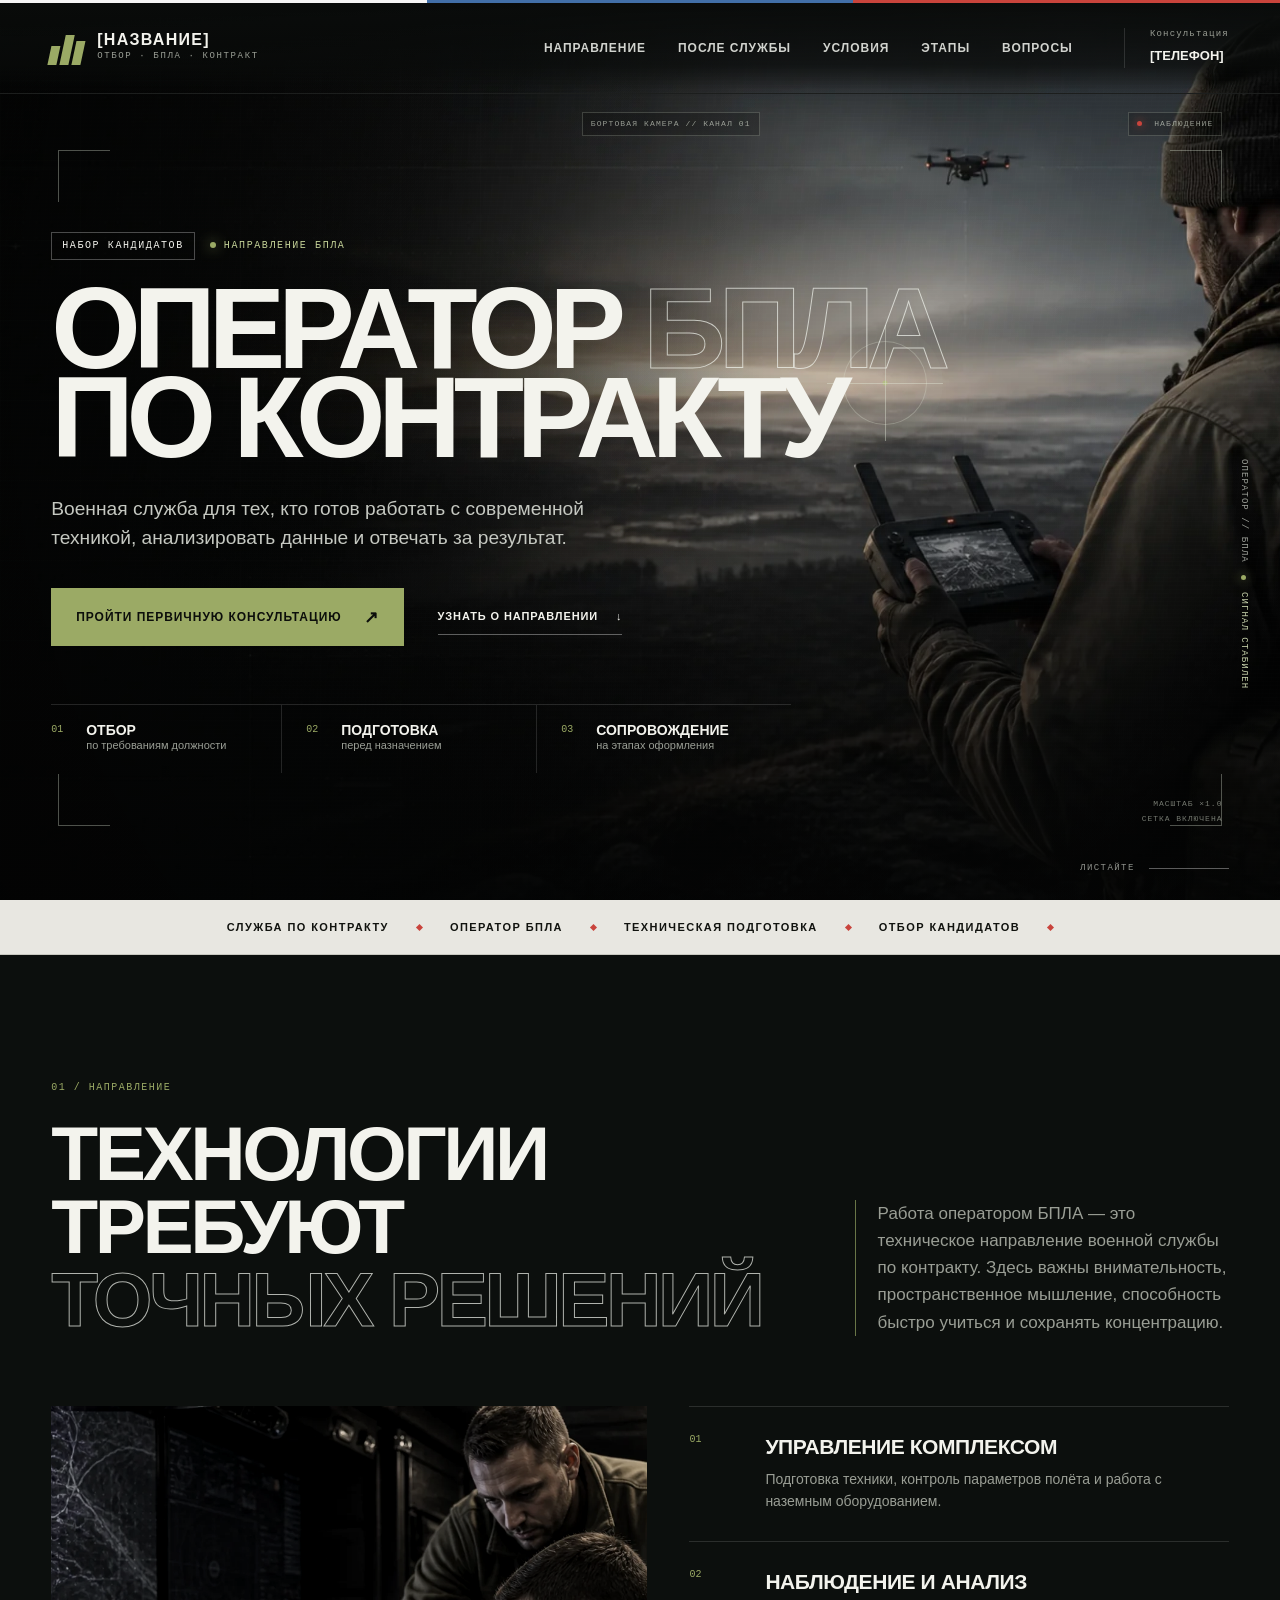
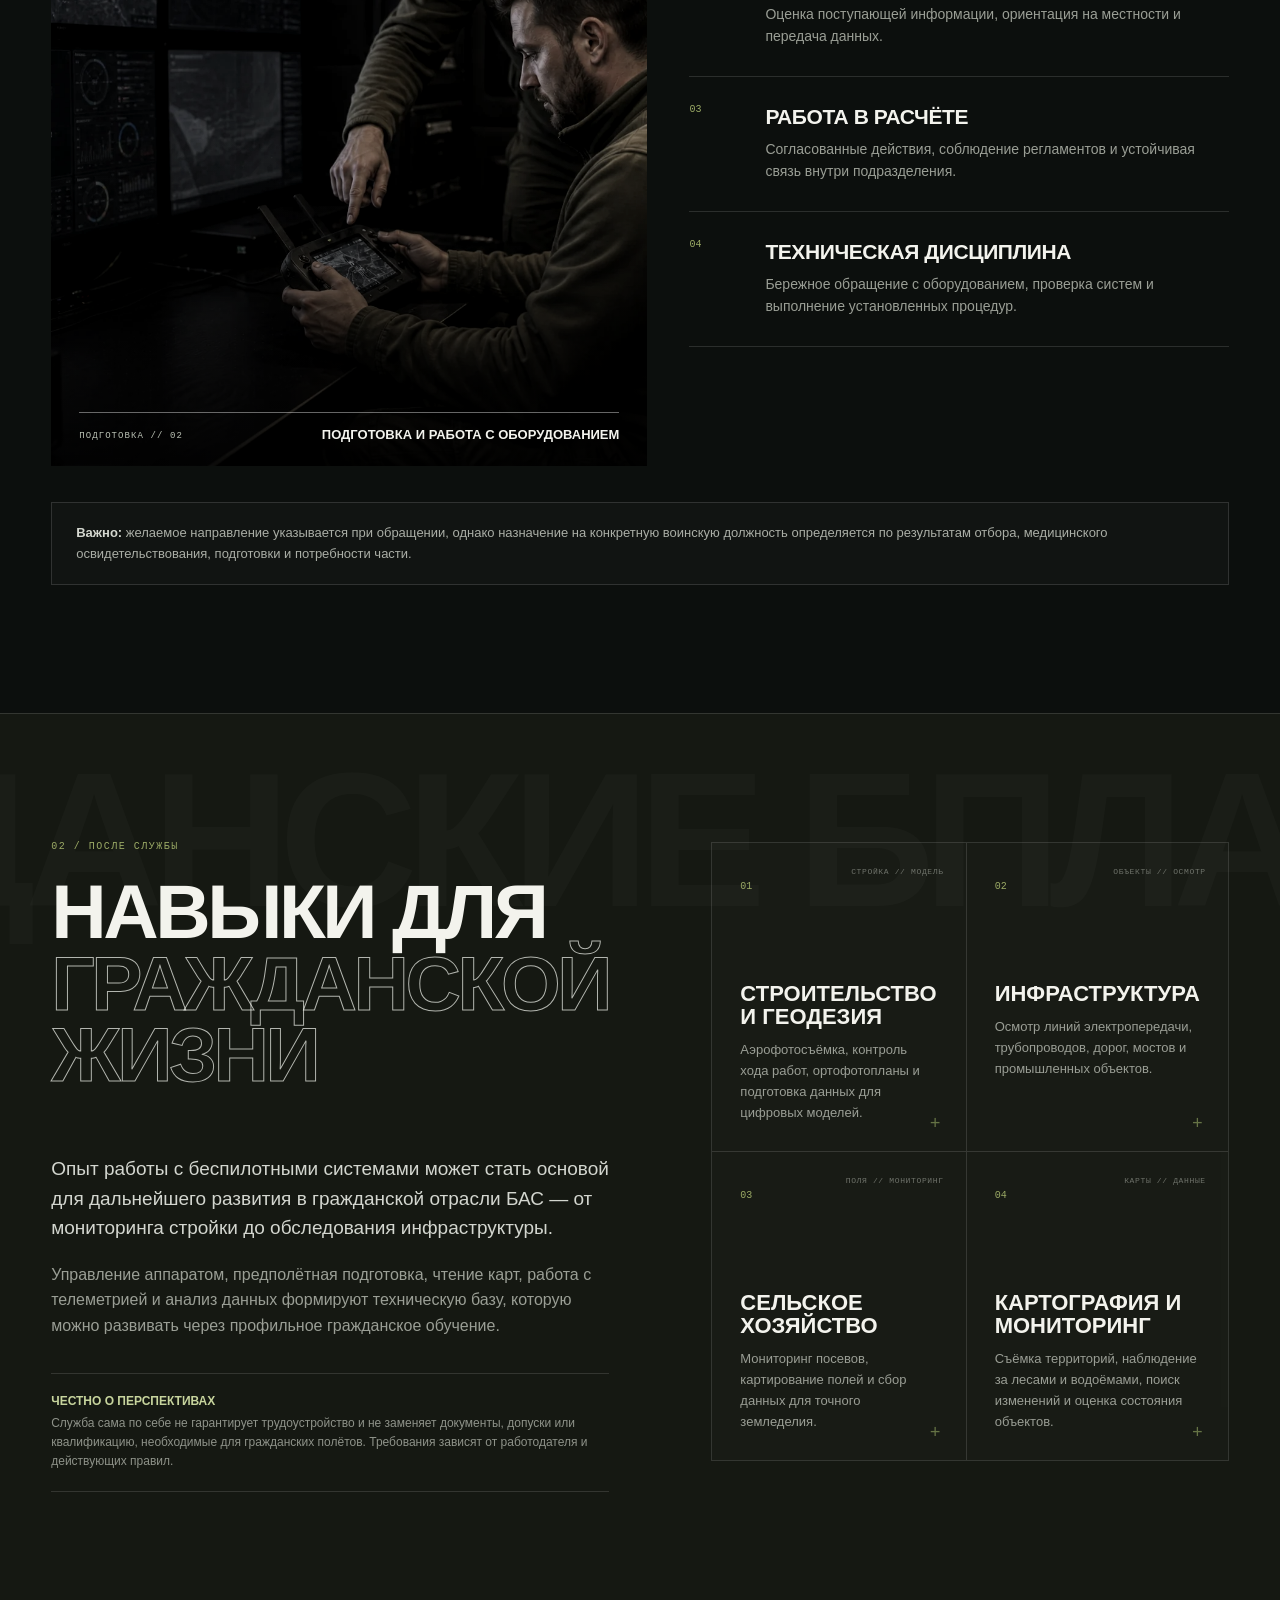
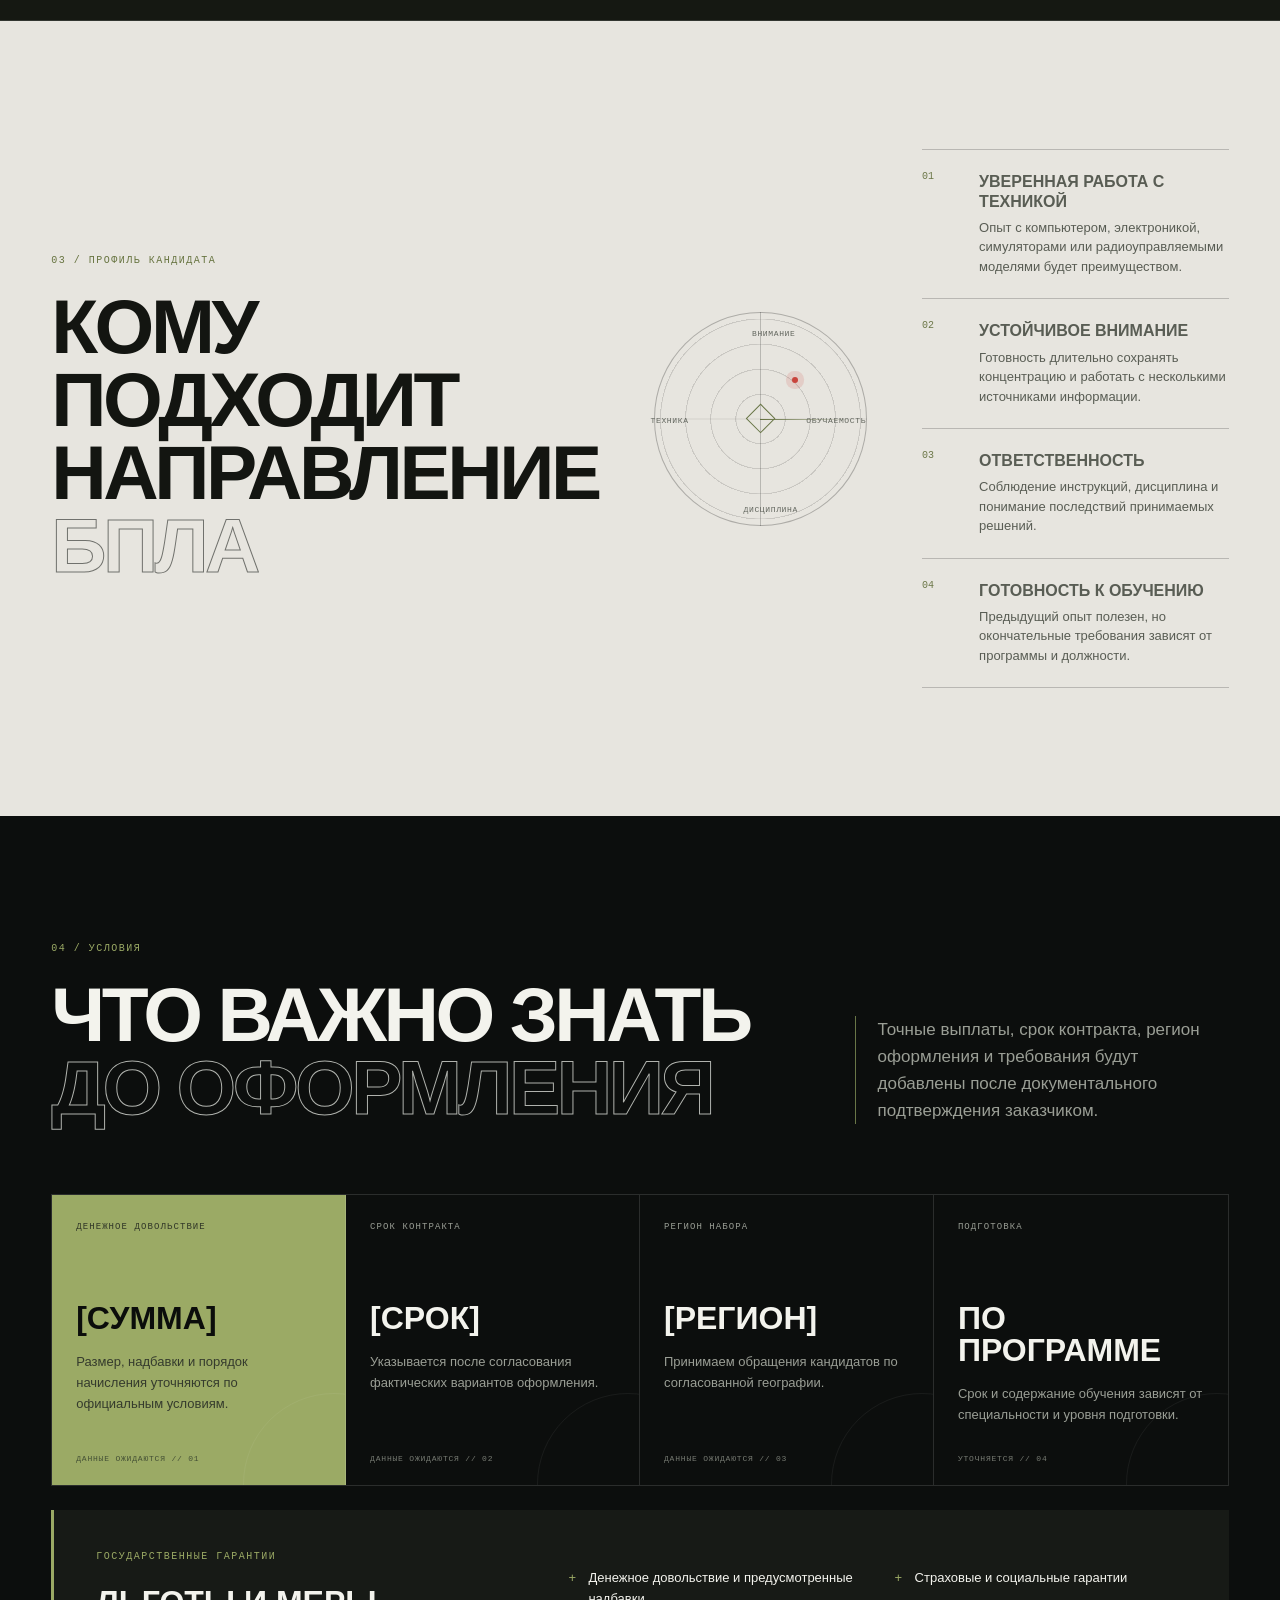
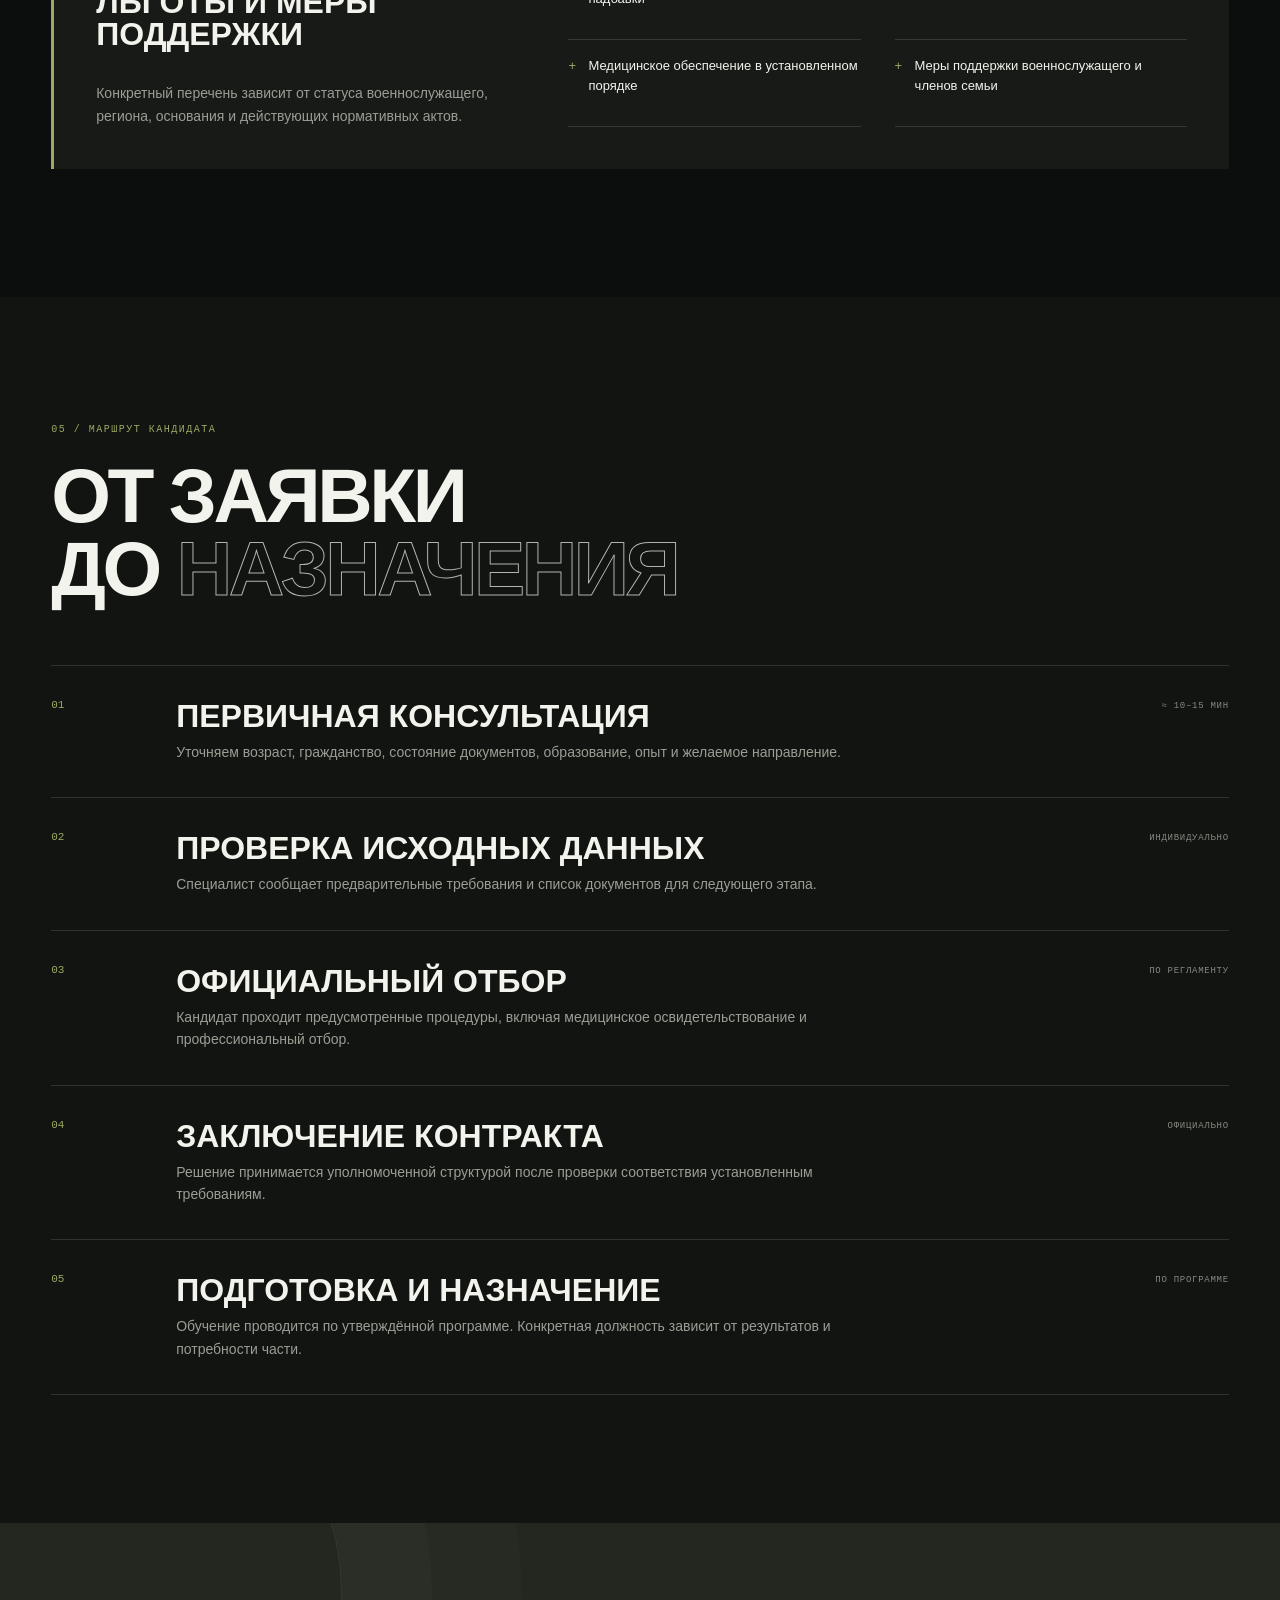
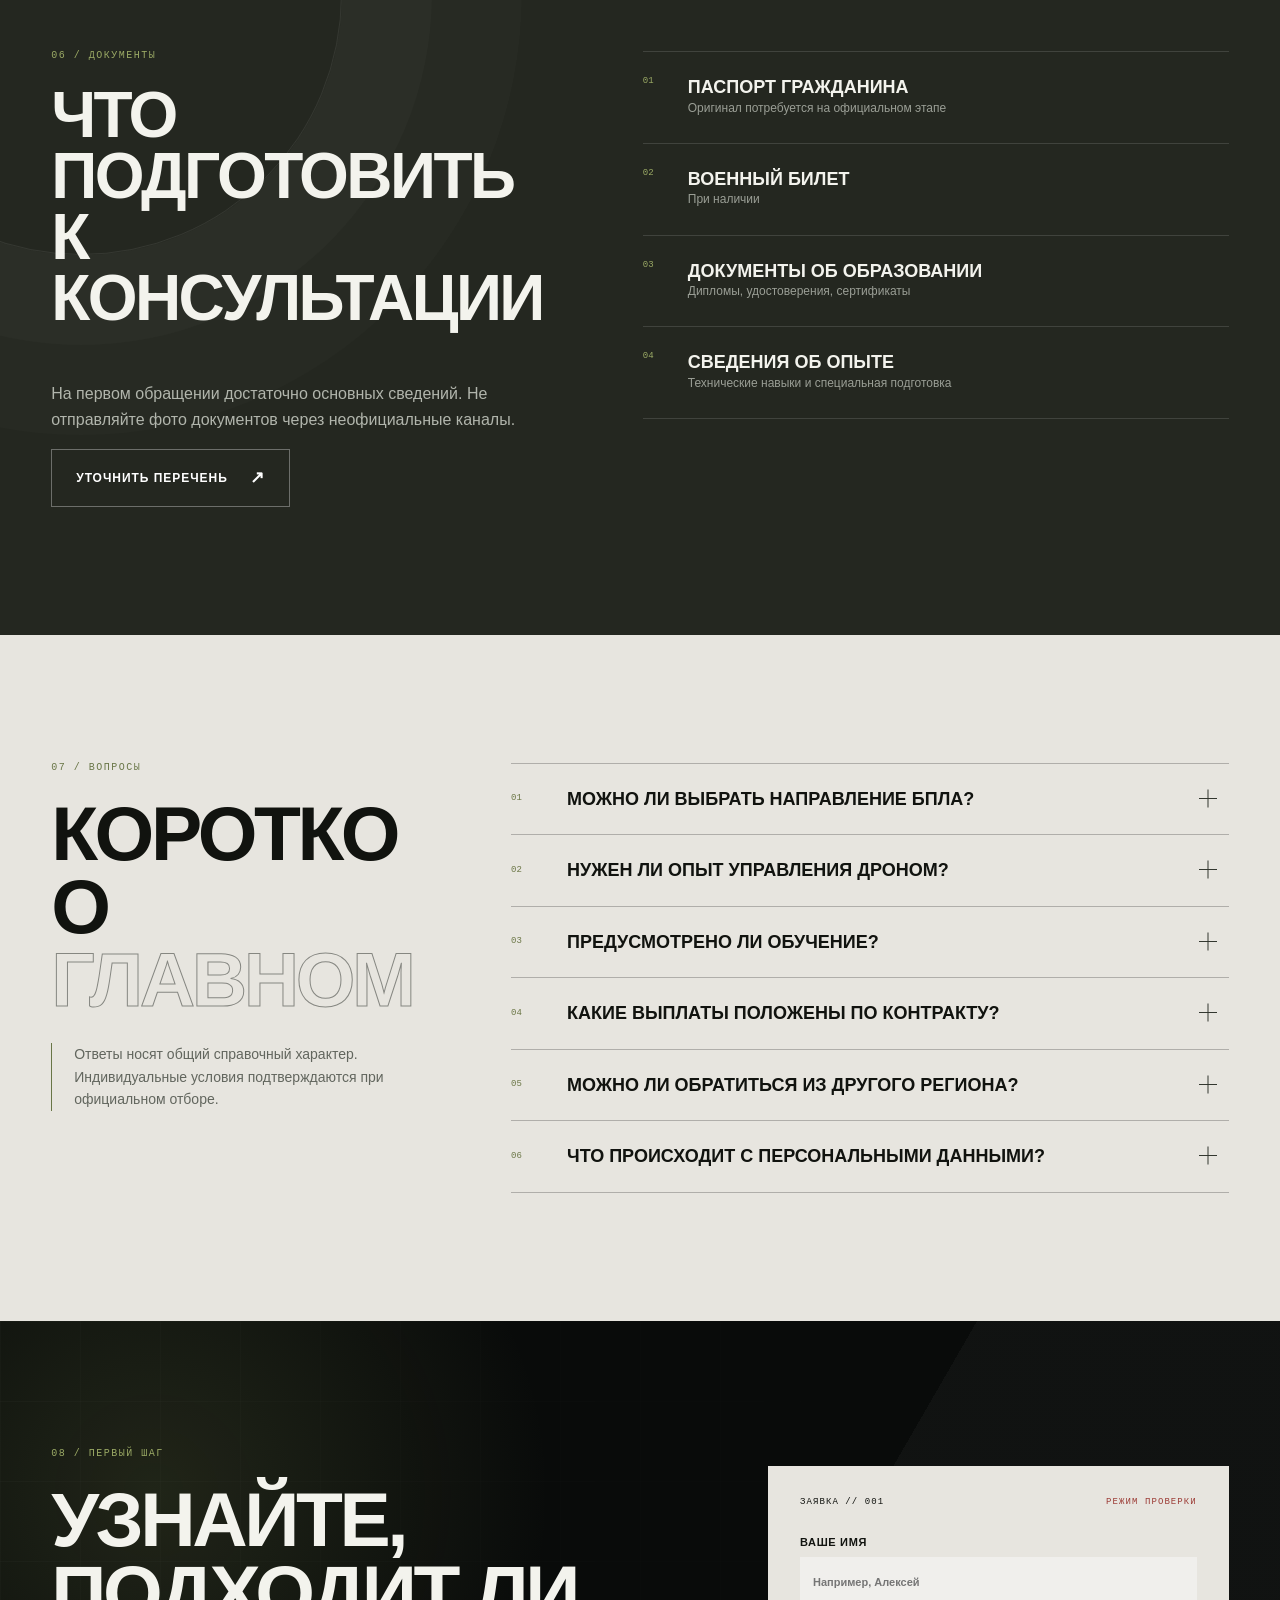
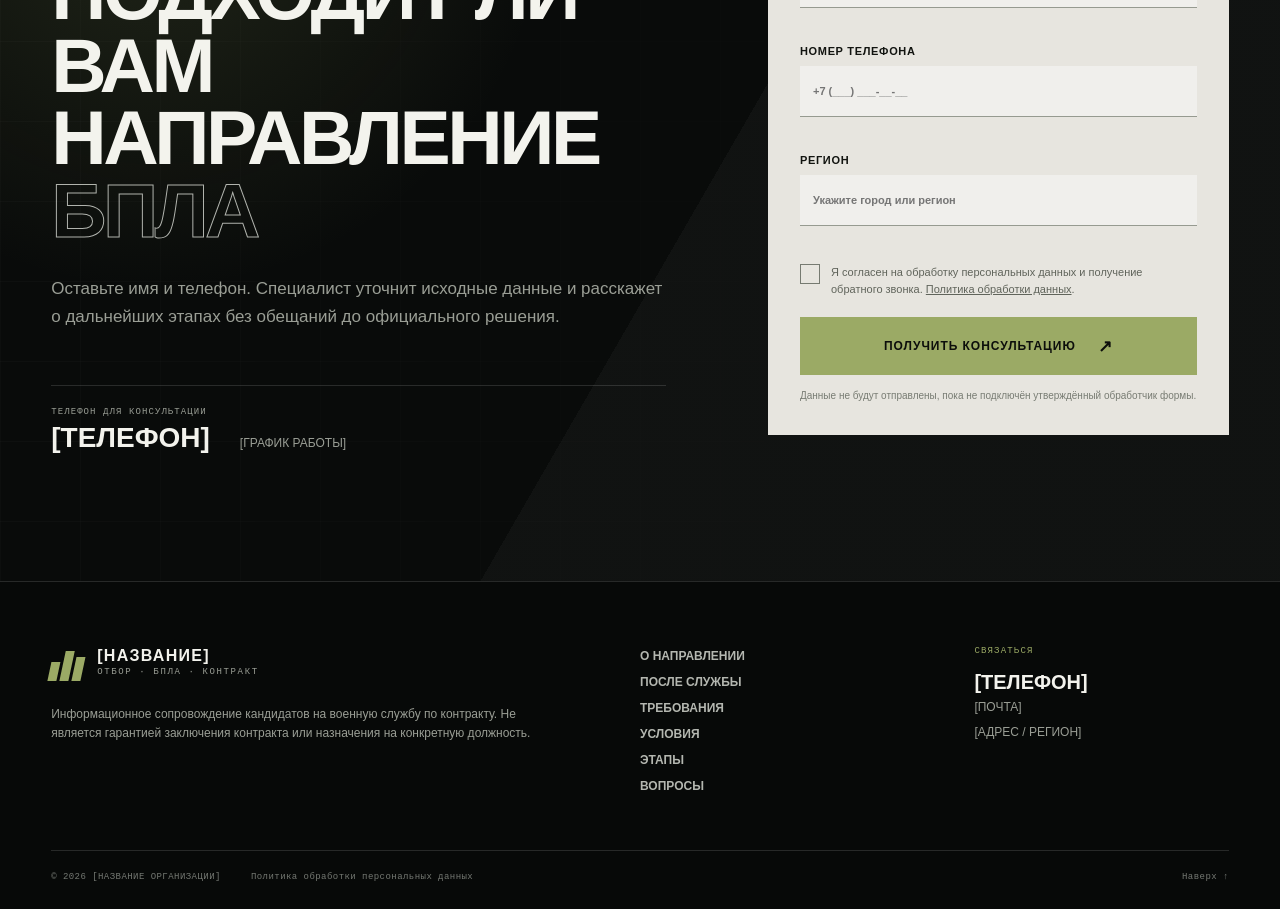
==== index.html @ dae8ab4e "Первая версия лендинга оператора БПЛА Адаптивный статический сайт для тестовой публикации через GitH" ====
<!doctype html>
<html lang="ru">
<head>
  <meta charset="utf-8">
  <meta name="viewport" content="width=device-width, initial-scale=1">
  <title>Оператор БПЛА по контракту — отбор и сопровождение кандидатов</title>
  <meta name="description" content="Военная служба по контракту по направлению БПЛА: требования к кандидатам, этапы отбора, обучение, документы, льготы и ответы на вопросы.">
  <meta name="robots" content="index, follow, max-image-preview:large">
  <meta name="theme-color" content="#0b0d0c">
  <link rel="canonical" href="https://anthon88-nch.github.io/operator-bpla-landing/">
  <meta property="og:type" content="website">
  <meta property="og:locale" content="ru_RU">
  <meta property="og:title" content="Оператор БПЛА — военная служба по контракту">
  <meta property="og:description" content="Узнайте об отборе, подготовке и условиях службы по направлению БПЛА.">
  <meta property="og:image" content="https://anthon88-nch.github.io/operator-bpla-landing/hero-operator.webp">
  <meta name="twitter:card" content="summary_large_image">
  <link rel="icon" href="favicon.png" type="image/png">
  <link rel="stylesheet" href="styles.css?v=20260827-3">
  <script type="application/ld+json">
  {
    "@context": "https://schema.org",
    "@type": "Organization",
    "name": "[НАЗВАНИЕ ОРГАНИЗАЦИИ]",
    "url": "https://anthon88-nch.github.io/operator-bpla-landing/",
    "telephone": "[ТЕЛЕФОН]",
    "description": "Консультационное сопровождение кандидатов на военную службу по контракту по направлению БПЛА."
  }
  </script>
  <script type="application/ld+json">
  {
    "@context": "https://schema.org",
    "@type": "FAQPage",
    "mainEntity": [
      {
        "@type": "Question",
        "name": "Можно ли выбрать направление БПЛА при заключении контракта?",
        "acceptedAnswer": {"@type": "Answer", "text": "Кандидат может обозначить желаемое направление. Окончательное назначение зависит от результатов отбора, состояния здоровья, подготовки и актуальной потребности воинской части."}
      },
      {
        "@type": "Question",
        "name": "Нужен ли опыт управления беспилотником?",
        "acceptedAnswer": {"@type": "Answer", "text": "Предыдущий опыт может быть преимуществом, но не всегда является обязательным. Подготовка и допуск определяются программой обучения и требованиями конкретной должности."}
      },
      {
        "@type": "Question",
        "name": "Какие документы потребуются?",
        "acceptedAnswer": {"@type": "Answer", "text": "Базовый перечень обычно включает паспорт, военный билет при наличии и документы об образовании. Точный список сообщит специалист после первичной консультации."}
      }
    ]
  }
  </script>
</head>
<body>
  <a class="skip-link" href="#main">Перейти к содержанию</a>
  <header class="site-header" id="top">
    <div class="tricolor" aria-hidden="true"><i></i><i></i><i></i></div>
    <div class="container header-inner">
      <a class="brand" href="#top" aria-label="На главную">
        <span class="brand-mark" aria-hidden="true"><b></b><b></b><b></b></span>
        <span><strong>[НАЗВАНИЕ]</strong><small>ОТБОР · БПЛА · КОНТРАКТ</small></span>
      </a>
      <nav class="desktop-nav" aria-label="Основная навигация">
        <a href="#direction">Направление</a>
        <a href="#civil-career">После службы</a>
        <a href="#conditions">Условия</a>
        <a href="#steps">Этапы</a>
        <a href="#faq">Вопросы</a>
      </nav>
      <a class="header-contact" href="#application"><span>Консультация</span><strong>[ТЕЛЕФОН]</strong></a>
      <button class="menu-button" type="button" aria-expanded="false" aria-controls="mobile-menu" aria-label="Открыть меню"><span></span><span></span></button>
    </div>
    <nav class="mobile-menu" id="mobile-menu" aria-label="Мобильная навигация" hidden>
      <a href="#direction">Направление</a><a href="#civil-career">После службы</a><a href="#conditions">Условия</a><a href="#steps">Этапы</a><a href="#faq">Вопросы</a><a href="#application">Оставить заявку</a>
    </nav>
  </header>

  <main id="main">
    <section class="hero" aria-labelledby="hero-title">
      <div class="hero-media" role="img" aria-label="Оператор управляет беспилотным летательным аппаратом на учебной местности"></div>
      <div class="hero-grid" aria-hidden="true"></div>
      <div class="camera-hud" aria-hidden="true">
        <span class="camera-mode">БОРТОВАЯ КАМЕРА // КАНАЛ 01</span>
        <span class="camera-state"><i></i> НАБЛЮДЕНИЕ</span>
        <b class="camera-reticle"></b>
        <i class="camera-corner camera-corner-tl"></i>
        <i class="camera-corner camera-corner-tr"></i>
        <i class="camera-corner camera-corner-bl"></i>
        <i class="camera-corner camera-corner-br"></i>
        <small>МАСШТАБ ×1.0<br>СЕТКА ВКЛЮЧЕНА</small>
      </div>
      <div class="container hero-content">
        <div class="eyebrow"><span>НАБОР КАНДИДАТОВ</span><b>НАПРАВЛЕНИЕ БПЛА</b></div>
        <h1 id="hero-title">Оператор <em>БПЛА</em><br>по контракту</h1>
        <p class="hero-lead">Военная служба для тех, кто готов работать с современной техникой, анализировать данные и отвечать за результат.</p>
        <div class="hero-actions">
          <a class="button button-primary" href="#application">Пройти первичную консультацию <span>↗</span></a>
          <a class="text-link" href="#direction">Узнать о направлении <span>↓</span></a>
        </div>
        <ul class="hero-facts" aria-label="Ключевая информация">
          <li><span>01</span><strong>Отбор</strong><small>по требованиям должности</small></li>
          <li><span>02</span><strong>Подготовка</strong><small>перед назначением</small></li>
          <li><span>03</span><strong>Сопровождение</strong><small>на этапах оформления</small></li>
        </ul>
      </div>
      <div class="hero-status" aria-hidden="true"><span>ОПЕРАТОР // БПЛА</span><i></i><b>СИГНАЛ СТАБИЛЕН</b></div>
      <div class="hero-scroll" aria-hidden="true">ЛИСТАЙТЕ <span></span></div>
    </section>

    <section class="ticker" aria-label="Тематика сайта">
      <div><span>СЛУЖБА ПО КОНТРАКТУ</span><i></i><span>ОПЕРАТОР БПЛА</span><i></i><span>ТЕХНИЧЕСКАЯ ПОДГОТОВКА</span><i></i><span>ОТБОР КАНДИДАТОВ</span><i></i></div>
    </section>

    <section class="section intro" id="direction">
      <div class="container">
        <div class="section-heading split-heading">
          <div><span class="section-index">01 / НАПРАВЛЕНИЕ</span><h2>Технологии требуют<br><em>точных решений</em></h2></div>
          <p>Работа оператором БПЛА — это техническое направление военной службы по контракту. Здесь важны внимательность, пространственное мышление, способность быстро учиться и сохранять концентрацию.</p>
        </div>
        <div class="role-layout">
          <figure class="training-photo">
            <img src="training-operator.webp" width="1536" height="1024" loading="lazy" alt="Подготовка оператора БПЛА за учебным комплексом">
            <figcaption><span>ПОДГОТОВКА // 02</span><b>Подготовка и работа с оборудованием</b></figcaption>
          </figure>
          <div class="role-cards">
            <article><span>01</span><div><h3>Управление комплексом</h3><p>Подготовка техники, контроль параметров полёта и работа с наземным оборудованием.</p></div></article>
            <article><span>02</span><div><h3>Наблюдение и анализ</h3><p>Оценка поступающей информации, ориентация на местности и передача данных.</p></div></article>
            <article><span>03</span><div><h3>Работа в расчёте</h3><p>Согласованные действия, соблюдение регламентов и устойчивая связь внутри подразделения.</p></div></article>
            <article><span>04</span><div><h3>Техническая дисциплина</h3><p>Бережное обращение с оборудованием, проверка систем и выполнение установленных процедур.</p></div></article>
          </div>
        </div>
        <p class="legal-note"><strong>Важно:</strong> желаемое направление указывается при обращении, однако назначение на конкретную воинскую должность определяется по результатам отбора, медицинского освидетельствования, подготовки и потребности части.</p>
      </div>
    </section>

    <section class="section civil-section" id="civil-career">
      <div class="container civil-layout">
        <div class="civil-copy">
          <span class="section-index">02 / ПОСЛЕ СЛУЖБЫ</span>
          <h2>Навыки для<br><em>гражданской жизни</em></h2>
          <p class="civil-lead">Опыт работы с беспилотными системами может стать основой для дальнейшего развития в гражданской отрасли БАС — от мониторинга стройки до обследования инфраструктуры.</p>
          <p>Управление аппаратом, предполётная подготовка, чтение карт, работа с телеметрией и анализ данных формируют техническую базу, которую можно развивать через профильное гражданское обучение.</p>
          <div class="civil-caveat"><strong>Честно о перспективах</strong><span>Служба сама по себе не гарантирует трудоустройство и не заменяет документы, допуски или квалификацию, необходимые для гражданских полётов. Требования зависят от работодателя и действующих правил.</span></div>
        </div>
        <div class="civil-areas" aria-label="Гражданские сферы применения БПЛА">
          <article><span>01</span><i>СТРОЙКА // МОДЕЛЬ</i><h3>Строительство и геодезия</h3><p>Аэрофотосъёмка, контроль хода работ, ортофотопланы и подготовка данных для цифровых моделей.</p></article>
          <article><span>02</span><i>ОБЪЕКТЫ // ОСМОТР</i><h3>Инфраструктура</h3><p>Осмотр линий электропередачи, трубопроводов, дорог, мостов и промышленных объектов.</p></article>
          <article><span>03</span><i>ПОЛЯ // МОНИТОРИНГ</i><h3>Сельское хозяйство</h3><p>Мониторинг посевов, картирование полей и сбор данных для точного земледелия.</p></article>
          <article><span>04</span><i>КАРТЫ // ДАННЫЕ</i><h3>Картография и мониторинг</h3><p>Съёмка территорий, наблюдение за лесами и водоёмами, поиск изменений и оценка состояния объектов.</p></article>
        </div>
      </div>
    </section>

    <section class="section profile-section" id="requirements">
      <div class="container profile-grid">
        <div class="section-heading"><span class="section-index">03 / ПРОФИЛЬ КАНДИДАТА</span><h2>Кому подходит<br>направление <em>БПЛА</em></h2></div>
        <div class="radar" aria-hidden="true"><span>ВНИМАНИЕ</span><span>ОБУЧАЕМОСТЬ</span><span>ДИСЦИПЛИНА</span><span>ТЕХНИКА</span><i></i><b></b></div>
        <ul class="check-list">
          <li><b>01</b><span><strong>Уверенная работа с техникой</strong>Опыт с компьютером, электроникой, симуляторами или радиоуправляемыми моделями будет преимуществом.</span></li>
          <li><b>02</b><span><strong>Устойчивое внимание</strong>Готовность длительно сохранять концентрацию и работать с несколькими источниками информации.</span></li>
          <li><b>03</b><span><strong>Ответственность</strong>Соблюдение инструкций, дисциплина и понимание последствий принимаемых решений.</span></li>
          <li><b>04</b><span><strong>Готовность к обучению</strong>Предыдущий опыт полезен, но окончательные требования зависят от программы и должности.</span></li>
        </ul>
      </div>
    </section>

    <section class="section conditions" id="conditions">
      <div class="container">
        <div class="section-heading split-heading">
          <div><span class="section-index">04 / УСЛОВИЯ</span><h2>Что важно знать<br><em>до оформления</em></h2></div>
          <p>Точные выплаты, срок контракта, регион оформления и требования будут добавлены после документального подтверждения заказчиком.</p>
        </div>
        <div class="condition-grid">
          <article class="condition-card featured"><span class="tag">ДЕНЕЖНОЕ ДОВОЛЬСТВИЕ</span><strong>[СУММА]</strong><p>Размер, надбавки и порядок начисления уточняются по официальным условиям.</p><small>ДАННЫЕ ОЖИДАЮТСЯ // 01</small></article>
          <article class="condition-card"><span class="tag">СРОК КОНТРАКТА</span><strong>[СРОК]</strong><p>Указывается после согласования фактических вариантов оформления.</p><small>ДАННЫЕ ОЖИДАЮТСЯ // 02</small></article>
          <article class="condition-card"><span class="tag">РЕГИОН НАБОРА</span><strong>[РЕГИОН]</strong><p>Принимаем обращения кандидатов по согласованной географии.</p><small>ДАННЫЕ ОЖИДАЮТСЯ // 03</small></article>
          <article class="condition-card"><span class="tag">ПОДГОТОВКА</span><strong>По программе</strong><p>Срок и содержание обучения зависят от специальности и уровня подготовки.</p><small>УТОЧНЯЕТСЯ // 04</small></article>
        </div>
        <div class="benefits-panel">
          <div><span class="section-index">ГОСУДАРСТВЕННЫЕ ГАРАНТИИ</span><h3>Льготы и меры поддержки</h3><p>Конкретный перечень зависит от статуса военнослужащего, региона, основания и действующих нормативных актов.</p></div>
          <ul><li>Денежное довольствие и предусмотренные надбавки</li><li>Страховые и социальные гарантии</li><li>Медицинское обеспечение в установленном порядке</li><li>Меры поддержки военнослужащего и членов семьи</li></ul>
        </div>
      </div>
    </section>

    <section class="section steps" id="steps">
      <div class="container">
        <div class="section-heading"><span class="section-index">05 / МАРШРУТ КАНДИДАТА</span><h2>От заявки<br>до <em>назначения</em></h2></div>
        <ol class="steps-list">
          <li><span>01</span><div><h3>Первичная консультация</h3><p>Уточняем возраст, гражданство, состояние документов, образование, опыт и желаемое направление.</p></div><b>≈ 10–15 МИН</b></li>
          <li><span>02</span><div><h3>Проверка исходных данных</h3><p>Специалист сообщает предварительные требования и список документов для следующего этапа.</p></div><b>ИНДИВИДУАЛЬНО</b></li>
          <li><span>03</span><div><h3>Официальный отбор</h3><p>Кандидат проходит предусмотренные процедуры, включая медицинское освидетельствование и профессиональный отбор.</p></div><b>ПО РЕГЛАМЕНТУ</b></li>
          <li><span>04</span><div><h3>Заключение контракта</h3><p>Решение принимается уполномоченной структурой после проверки соответствия установленным требованиям.</p></div><b>ОФИЦИАЛЬНО</b></li>
          <li><span>05</span><div><h3>Подготовка и назначение</h3><p>Обучение проводится по утверждённой программе. Конкретная должность зависит от результатов и потребности части.</p></div><b>ПО ПРОГРАММЕ</b></li>
        </ol>
      </div>
    </section>

    <section class="section docs-section">
      <div class="container docs-grid">
        <div><span class="section-index">06 / ДОКУМЕНТЫ</span><h2>Что подготовить<br>к консультации</h2><p>На первом обращении достаточно основных сведений. Не отправляйте фото документов через неофициальные каналы.</p><a class="button button-outline" href="#application">Уточнить перечень <span>↗</span></a></div>
        <ul class="docs-list"><li><span>01</span><strong>Паспорт гражданина</strong><small>Оригинал потребуется на официальном этапе</small></li><li><span>02</span><strong>Военный билет</strong><small>При наличии</small></li><li><span>03</span><strong>Документы об образовании</strong><small>Дипломы, удостоверения, сертификаты</small></li><li><span>04</span><strong>Сведения об опыте</strong><small>Технические навыки и специальная подготовка</small></li></ul>
      </div>
    </section>

    <section class="section faq-section" id="faq">
      <div class="container faq-grid">
        <div class="section-heading"><span class="section-index">07 / ВОПРОСЫ</span><h2>Коротко<br>о <em>главном</em></h2><p>Ответы носят общий справочный характер. Индивидуальные условия подтверждаются при официальном отборе.</p></div>
        <div class="faq-list">
          <details><summary><span>01</span>Можно ли выбрать направление БПЛА?<i></i></summary><p>Кандидат может обозначить желаемую специальность. Назначение зависит от результатов отбора, здоровья, подготовки и актуальной потребности воинской части. Обещать должность до завершения этих этапов некорректно.</p></details>
          <details><summary><span>02</span>Нужен ли опыт управления дроном?<i></i></summary><p>Опыт может быть преимуществом, но не всегда обязателен. Значение имеют техническая грамотность, обучаемость, координация и внимательность. Точные критерии определяются для конкретной должности.</p></details>
          <details><summary><span>03</span>Предусмотрено ли обучение?<i></i></summary><p>Подготовка проводится по программе, соответствующей специальности. Продолжительность и содержание зависят от исходных навыков, должности и установленного порядка.</p></details>
          <details><summary><span>04</span>Какие выплаты положены по контракту?<i></i></summary><p>Денежное довольствие и возможные выплаты зависят от региона, должности, периода и оснований. На сайте появятся только подтверждённые суммы с пояснением условий их получения.</p></details>
          <details><summary><span>05</span>Можно ли обратиться из другого региона?<i></i></summary><p>География набора будет указана после согласования. Оставьте заявку: специалист сообщит, доступно ли оформление для вашего региона.</p></details>
          <details><summary><span>06</span>Что происходит с персональными данными?<i></i></summary><p>Форма должна собирать только минимальные данные для обратной связи. Перед запуском необходимо подключить защищённую передачу, определить оператора данных и опубликовать актуальную политику обработки.</p></details>
        </div>
      </div>
    </section>

    <section class="application" id="application">
      <div class="application-grid" aria-hidden="true"></div>
      <div class="container application-inner">
        <div class="application-copy"><span class="section-index">08 / ПЕРВЫЙ ШАГ</span><h2>Узнайте, подходит ли вам направление <em>БПЛА</em></h2><p>Оставьте имя и телефон. Специалист уточнит исходные данные и расскажет о дальнейших этапах без обещаний до официального решения.</p><div class="contact-block"><small>ТЕЛЕФОН ДЛЯ КОНСУЛЬТАЦИИ</small><strong>[ТЕЛЕФОН]</strong><span>[ГРАФИК РАБОТЫ]</span></div></div>
        <form class="lead-form" data-lead-form novalidate>
          <div class="form-head"><span>ЗАЯВКА // 001</span><i>РЕЖИМ ПРОВЕРКИ</i></div>
          <label>Ваше имя<input type="text" name="name" autocomplete="name" placeholder="Например, Алексей" minlength="2" required><small class="field-error"></small></label>
          <label>Номер телефона<input type="tel" name="phone" autocomplete="tel" inputmode="tel" placeholder="+7 (___) ___-__-__" required><small class="field-error"></small></label>
          <label>Регион<input type="text" name="region" autocomplete="address-level1" placeholder="Укажите город или регион"><small class="field-error"></small></label>
          <label class="checkbox"><input type="checkbox" name="consent" required><span></span><small>Я согласен на обработку персональных данных и получение обратного звонка. <a href="privacy.html">Политика обработки данных</a>.</small></label>
          <button class="button button-primary form-submit" type="submit">Получить консультацию <span>↗</span></button>
          <p class="form-disclaimer">Данные не будут отправлены, пока не подключён утверждённый обработчик формы.</p>
        </form>
      </div>
    </section>
  </main>

  <aside class="mobile-contact-bar" aria-label="Быстрая связь" aria-hidden="true">
    <div>
      <small>ЕСТЬ ВОПРОСЫ?</small>
      <span>Узнайте о порядке отбора</span>
    </div>
    <a href="#application" data-cta="mobile-sticky" tabindex="-1">Получить консультацию <b>↗</b></a>
  </aside>

  <footer class="site-footer">
    <div class="container footer-grid">
      <div><a class="brand" href="#top"><span class="brand-mark" aria-hidden="true"><b></b><b></b><b></b></span><span><strong>[НАЗВАНИЕ]</strong><small>ОТБОР · БПЛА · КОНТРАКТ</small></span></a><p>Информационное сопровождение кандидатов на военную службу по контракту. Не является гарантией заключения контракта или назначения на конкретную должность.</p></div>
      <nav aria-label="Навигация в подвале"><a href="#direction">О направлении</a><a href="#civil-career">После службы</a><a href="#requirements">Требования</a><a href="#conditions">Условия</a><a href="#steps">Этапы</a><a href="#faq">Вопросы</a></nav>
      <div class="footer-contact"><small>СВЯЗАТЬСЯ</small><strong>[ТЕЛЕФОН]</strong><a href="mailto:[ПОЧТА]">[ПОЧТА]</a><span>[АДРЕС / РЕГИОН]</span></div>
    </div>
    <div class="container footer-bottom"><span>© 2026 [НАЗВАНИЕ ОРГАНИЗАЦИИ]</span><a href="privacy.html">Политика обработки персональных данных</a><a href="#top">Наверх ↑</a></div>
  </footer>

  <div class="demo-modal" role="dialog" aria-modal="true" aria-labelledby="modal-title" hidden>
    <div class="modal-card"><button type="button" aria-label="Закрыть">×</button><span>ПРОВЕРКА // ФОРМА</span><h2 id="modal-title">Форма подготовлена</h2><p>Сейчас данные не отправляются: перед публикацией нужно подключить защищённый обработчик, систему учёта заявок или почту и заменить временные контактные данные.</p><a class="button button-primary" href="#top">Понятно</a></div>
  </div>
  <script src="app.js?v=20260827-3" defer></script>
</body>
</html>
---- styles.css ----
:root{--bg:#0b0d0c;--surface:#111411;--surface-2:#171a16;--ink:#f3f3ed;--muted:#9a9e95;--line:rgba(255,255,255,.13);--olive:#9baa65;--olive-dark:#697647;--red:#c9443c;--blue:#426fa8;--max:1240px;--pad:clamp(20px,4vw,64px);--display:"Arial Narrow","Roboto Condensed","Segoe UI",sans-serif;--mono:"Cascadia Mono","Consolas",monospace}
*{box-sizing:border-box}html{scroll-behavior:smooth}body{margin:0;background:var(--bg);color:var(--ink);font-family:"Segoe UI",Arial,sans-serif;font-size:16px;line-height:1.6;overflow-x:hidden}body.menu-open,body.modal-open{overflow:hidden}a{color:inherit;text-decoration:none}img{display:block;max-width:100%}button,input{font:inherit}.container{width:min(var(--max),calc(100% - var(--pad)*2));margin-inline:auto}.skip-link{position:fixed;left:12px;top:-60px;z-index:999;background:#fff;color:#000;padding:10px 14px}.skip-link:focus{top:12px}
.tricolor{height:3px;display:grid;grid-template-columns:repeat(3,1fr)}.tricolor i:nth-child(1){background:#f5f5f5}.tricolor i:nth-child(2){background:var(--blue)}.tricolor i:nth-child(3){background:var(--red)}.site-header{position:absolute;z-index:20;top:0;left:0;right:0;background:linear-gradient(#090b0a 0%,rgba(9,11,10,.7) 70%,transparent);border-bottom:1px solid rgba(255,255,255,.08)}.header-inner{height:90px;display:flex;align-items:center;gap:clamp(24px,4vw,52px)}.brand{display:flex;align-items:center;gap:12px;min-width:max-content}.brand-mark{width:34px;height:34px;display:flex;gap:3px;align-items:flex-end;transform:skew(-12deg)}.brand-mark b{display:block;background:var(--olive);width:9px}.brand-mark b:nth-child(1){height:19px}.brand-mark b:nth-child(2){height:30px}.brand-mark b:nth-child(3){height:24px}.brand strong{display:block;font:800 16px/1 var(--display);letter-spacing:.08em}.brand small{display:block;color:var(--muted);font:9px/1.8 var(--mono);letter-spacing:.18em}.desktop-nav{display:flex;align-items:center;gap:clamp(16px,2.5vw,34px);margin-left:auto}.desktop-nav a{color:#d1d3ce;font:600 12px/1 var(--display);text-transform:uppercase;letter-spacing:.08em;position:relative}.desktop-nav a:after{content:"";position:absolute;left:0;right:100%;bottom:-9px;height:1px;background:var(--olive);transition:.25s}.desktop-nav a:hover:after,.desktop-nav a:focus-visible:after{right:0}.header-contact{border-left:1px solid var(--line);padding-left:25px}.header-contact span{display:block;color:var(--muted);font:9px/1.5 var(--mono);letter-spacing:.13em}.header-contact strong{font:700 13px/1 var(--display)}.menu-button{display:none;margin-left:auto;background:none;border:0;color:#fff;width:44px;height:44px;padding:10px}.menu-button span{display:block;width:24px;height:1px;background:currentColor;margin:7px auto;transition:.25s}.menu-button[aria-expanded=true] span:first-child{transform:translateY(4px) rotate(45deg)}.menu-button[aria-expanded=true] span:last-child{transform:translateY(-4px) rotate(-45deg)}.mobile-menu{position:fixed;inset:93px 0 0;background:#0b0d0c;padding:35px var(--pad);z-index:18}.mobile-menu a{display:block;border-bottom:1px solid var(--line);padding:18px 0;font:700 clamp(22px,7vw,36px)/1 var(--display);text-transform:uppercase}
.hero{height:max(720px,100svh);min-height:680px;position:relative;display:flex;align-items:center;overflow:hidden;background:#080a09}.hero-media{position:absolute;inset:0;background-image:linear-gradient(90deg,rgba(6,8,7,.15),rgba(6,8,7,0) 55%),url("hero-operator.webp");background-size:cover;background-position:center}.hero:after{content:"";position:absolute;inset:0;background:linear-gradient(180deg,rgba(4,5,5,.05) 50%,rgba(4,5,5,.82)),linear-gradient(90deg,rgba(4,6,5,.58),transparent 60%);pointer-events:none}.hero-grid,.application-grid{position:absolute;inset:0;opacity:.15;background-image:linear-gradient(rgba(255,255,255,.15) 1px,transparent 1px),linear-gradient(90deg,rgba(255,255,255,.12) 1px,transparent 1px);background-size:80px 80px;mask-image:linear-gradient(90deg,#000,transparent 72%)}.hero-content{position:relative;z-index:2;padding-top:105px}.eyebrow{display:flex;gap:15px;align-items:center;margin-bottom:24px;font:10px/1 var(--mono);letter-spacing:.16em}.eyebrow span{border:1px solid rgba(255,255,255,.28);padding:8px 10px}.eyebrow b{font-weight:500;color:#c5d398}.eyebrow b:before{content:"";display:inline-block;width:6px;height:6px;background:var(--olive);border-radius:50%;margin-right:8px;box-shadow:0 0 14px var(--olive)}h1,h2,h3,p{margin-top:0}.hero h1{font-family:var(--display);font-size:clamp(64px,9vw,138px);font-weight:900;line-height:.77;letter-spacing:-.065em;text-transform:uppercase;max-width:930px;margin:0 0 32px}.hero h1 em,.section-heading h2 em,.application h2 em{font-style:normal;color:transparent;-webkit-text-stroke:1px rgba(240,243,235,.72)}.hero-lead{max-width:590px;color:#c5c8c1;font-size:clamp(16px,1.5vw,20px);line-height:1.55}.hero-actions{display:flex;align-items:center;gap:34px;margin-top:35px}.button{display:inline-flex;align-items:center;justify-content:center;gap:22px;min-height:58px;padding:0 24px;border:1px solid transparent;font:700 12px/1 var(--display);letter-spacing:.08em;text-transform:uppercase;cursor:pointer;transition:.2s}.button span{font-size:17px}.button-primary{background:var(--olive);color:#0c0e0b}.button-primary:hover,.button-primary:focus-visible{background:#b8c77a;transform:translateY(-2px)}.button-outline{border-color:rgba(255,255,255,.33);background:transparent;color:#fff}.button-outline:hover{border-color:var(--olive);color:#d8e3b0}.text-link{font:700 11px/1 var(--display);letter-spacing:.08em;text-transform:uppercase;border-bottom:1px solid rgba(255,255,255,.35);padding:12px 0}.text-link span{margin-left:14px}.hero-facts{display:flex;gap:0;list-style:none;padding:0;margin:58px 0 0;width:min(740px,100%);border-top:1px solid var(--line)}.hero-facts li{position:relative;display:grid;grid-template-columns:35px 1fr;padding:18px 30px 18px 0;min-width:0;flex:1}.hero-facts li+li{padding-left:24px;border-left:1px solid var(--line)}.hero-facts li span{grid-row:1/3;font:10px/1.3 var(--mono);color:var(--olive)}.hero-facts strong{font:700 14px/1 var(--display);text-transform:uppercase}.hero-facts small{color:var(--muted);font-size:11px}.hero-status{position:absolute;right:2.5vw;top:51%;z-index:3;writing-mode:vertical-rl;font:9px/1 var(--mono);letter-spacing:.12em;color:#9da099;display:flex;align-items:center;gap:12px}.hero-status i{display:block;width:5px;height:5px;border-radius:50%;background:var(--olive);box-shadow:0 0 12px var(--olive)}.hero-status b{color:#c9d4ad;font-weight:400}.hero-scroll{position:absolute;z-index:3;right:var(--pad);bottom:27px;color:#8f928c;font:9px/1 var(--mono);letter-spacing:.16em;display:flex;align-items:center;gap:14px}.hero-scroll span{width:80px;height:1px;background:rgba(255,255,255,.35)}
.ticker{overflow:hidden;background:#e8e7e1;color:#11130f;border-bottom:1px solid #c8c8c0}.ticker div{height:54px;display:flex;align-items:center;justify-content:center;gap:28px;white-space:nowrap;font:800 11px/1 var(--display);letter-spacing:.13em}.ticker i{width:5px;height:5px;background:var(--red);transform:rotate(45deg)}.section{padding:clamp(84px,10vw,150px) 0}.section-index{display:block;color:var(--olive);font:10px/1 var(--mono);letter-spacing:.15em;margin-bottom:24px}.section-heading h2,.application h2{font:800 clamp(46px,6vw,82px)/.95 var(--display);letter-spacing:-.045em;text-transform:uppercase;margin-bottom:0}.split-heading{display:grid;grid-template-columns:1.45fr .75fr;gap:80px;align-items:end;margin-bottom:70px}.split-heading>p,.section-heading>p{color:var(--muted);max-width:600px;font-size:17px;border-left:1px solid var(--olive-dark);padding-left:22px;margin:0}.intro{background:#0c0f0d}.role-layout{display:grid;grid-template-columns:1.05fr .95fr;gap:42px}.training-photo{margin:0;position:relative;overflow:hidden;min-height:660px;background:#1a1c19}.training-photo:after{content:"";position:absolute;inset:0;background:linear-gradient(180deg,transparent 50%,rgba(0,0,0,.8))}.training-photo img{width:100%;height:100%;object-fit:cover;filter:saturate(.55) contrast(1.08)}.training-photo figcaption{position:absolute;z-index:1;left:28px;right:28px;bottom:25px;display:flex;justify-content:space-between;align-items:end;border-top:1px solid rgba(255,255,255,.4);padding-top:15px}.training-photo figcaption span{font:9px/1 var(--mono);letter-spacing:.12em;color:#bbc2b5}.training-photo figcaption b{font:600 13px/1 var(--display);text-transform:uppercase}.role-cards{border-top:1px solid var(--line)}.role-cards article{display:grid;grid-template-columns:60px 1fr;gap:16px;padding:28px 0;border-bottom:1px solid var(--line)}.role-cards article>span{font:10px/1 var(--mono);color:var(--olive)}.role-cards h3{font:700 21px/1.15 var(--display);text-transform:uppercase;letter-spacing:-.02em;margin-bottom:9px}.role-cards p{color:var(--muted);margin:0;font-size:14px;max-width:430px}.legal-note{margin:36px 0 0;padding:20px 24px;border:1px solid var(--line);background:rgba(255,255,255,.02);font-size:13px;color:#aaaea6}.legal-note strong{color:#d4d7cf}.profile-section{background:#e7e5df;color:#131511}.profile-grid{display:grid;grid-template-columns:1fr .8fr 1.15fr;gap:55px;align-items:center}.profile-section .section-index{color:#66733f}.profile-section .section-heading h2 em{-webkit-text-stroke-color:rgba(15,18,14,.55)}.radar{aspect-ratio:1;position:relative;border:1px solid rgba(0,0,0,.25);border-radius:50%;background:repeating-radial-gradient(circle,transparent 0 16%,rgba(0,0,0,.13) 16.3% 16.8%),linear-gradient(90deg,transparent 49.7%,rgba(0,0,0,.2) 50%,transparent 50.3%),linear-gradient(transparent 49.7%,rgba(0,0,0,.2) 50%,transparent 50.3%)}.radar:before{content:"";position:absolute;inset:50%;width:42%;height:1px;transform-origin:left;background:linear-gradient(90deg,#64713f,transparent);animation:scan 5s linear infinite}.radar i{position:absolute;top:30%;left:65%;width:6px;height:6px;background:var(--red);border-radius:50%;box-shadow:0 0 0 6px rgba(201,68,60,.15)}.radar b{position:absolute;inset:45%;border:1px solid #697647;transform:rotate(45deg)}.radar span{position:absolute;font:8px/1 var(--mono);letter-spacing:.08em;color:#62665e}.radar span:nth-child(1){top:8%;left:46%}.radar span:nth-child(2){right:0;top:49%}.radar span:nth-child(3){bottom:5%;left:42%}.radar span:nth-child(4){left:-2%;top:49%}@keyframes scan{to{transform:rotate(360deg)}}.check-list{list-style:none;margin:0;padding:0;border-top:1px solid rgba(0,0,0,.2)}.check-list li{display:grid;grid-template-columns:45px 1fr;gap:12px;padding:22px 0;border-bottom:1px solid rgba(0,0,0,.2)}.check-list li>b{font:10px/1 var(--mono);color:#6c7748}.check-list strong{display:block;font:700 16px/1.2 var(--display);text-transform:uppercase;margin-bottom:7px}.check-list span{font-size:13px;line-height:1.5;color:#595d54}
.conditions{background:#0c0e0d}.condition-grid{display:grid;grid-template-columns:repeat(4,1fr);border:1px solid var(--line)}.condition-card{position:relative;min-height:290px;padding:28px 24px;border-right:1px solid var(--line);overflow:hidden}.condition-card:last-child{border-right:0}.condition-card:before{content:"";position:absolute;width:180px;height:180px;border:1px solid rgba(255,255,255,.06);border-radius:50%;right:-80px;bottom:-90px}.condition-card.featured{background:var(--olive);color:#0b0d0b}.condition-card .tag{display:block;font:9px/1 var(--mono);letter-spacing:.12em;color:var(--muted);min-height:55px}.condition-card.featured .tag{color:#303627}.condition-card strong{display:block;font:800 clamp(26px,2.5vw,39px)/1 var(--display);text-transform:uppercase;margin:24px 0 18px}.condition-card p{font-size:13px;color:var(--muted);margin:0}.condition-card.featured p{color:#353b2d}.condition-card small{position:absolute;left:24px;bottom:22px;font:8px/1 var(--mono);letter-spacing:.1em;color:#777b73}.condition-card.featured small{color:#445035}.benefits-panel{margin-top:24px;padding:42px;display:grid;grid-template-columns:.8fr 1.2fr;gap:60px;background:#171a16;border-left:3px solid var(--olive)}.benefits-panel h3{font:700 32px/1 var(--display);text-transform:uppercase}.benefits-panel p{color:var(--muted);font-size:14px;margin:0}.benefits-panel ul{display:grid;grid-template-columns:1fr 1fr;gap:0 34px;margin:0;padding:0;list-style:none}.benefits-panel li{position:relative;padding:16px 0 16px 20px;border-bottom:1px solid var(--line);font-size:13px}.benefits-panel li:before{content:"+";position:absolute;left:0;color:var(--olive)}.steps{background:#111410}.steps .section-heading{margin-bottom:60px}.steps-list{list-style:none;margin:0;padding:0;border-top:1px solid var(--line)}.steps-list li{display:grid;grid-template-columns:90px 1fr 150px;gap:35px;align-items:start;padding:34px 0;border-bottom:1px solid var(--line);transition:.2s}.steps-list li:hover{background:rgba(255,255,255,.02);padding-left:16px;padding-right:16px}.steps-list>li>span{font:11px/1 var(--mono);color:var(--olive)}.steps-list h3{font:700 clamp(23px,2.5vw,34px)/1 var(--display);text-transform:uppercase;margin-bottom:9px}.steps-list p{margin:0;color:var(--muted);font-size:14px;max-width:680px}.steps-list li>b{font:9px/1.4 var(--mono);letter-spacing:.08em;color:#868a81;text-align:right}.docs-section{background:#242720;position:relative;overflow:hidden}.docs-section:after{content:"";position:absolute;width:520px;height:520px;border:1px solid rgba(255,255,255,.08);border-radius:50%;left:-180px;top:-190px;box-shadow:0 0 0 90px rgba(255,255,255,.018),0 0 0 180px rgba(255,255,255,.012)}.docs-grid{position:relative;z-index:1;display:grid;grid-template-columns:.9fr 1.1fr;gap:100px}.docs-grid h2{font:800 clamp(45px,5vw,70px)/.95 var(--display);text-transform:uppercase;letter-spacing:-.04em}.docs-grid>div>p{max-width:490px;color:#b1b5ac}.docs-list{list-style:none;margin:0;padding:0;border-top:1px solid var(--line)}.docs-list li{display:grid;grid-template-columns:45px 1fr;position:relative;padding:25px 0;border-bottom:1px solid var(--line)}.docs-list li>span{grid-row:1/3;font:9px/1 var(--mono);color:var(--olive)}.docs-list strong{font:700 18px/1.2 var(--display);text-transform:uppercase}.docs-list small{color:var(--muted);font-size:12px}.faq-section{background:#e7e5df;color:#11130f}.faq-grid{display:grid;grid-template-columns:.68fr 1.32fr;gap:90px}.faq-section .section-index{color:#697647}.faq-section .section-heading h2 em{-webkit-text-stroke-color:rgba(16,19,15,.45)}.faq-section .section-heading p{margin-top:28px;color:#62665e;font-size:14px}.faq-list{border-top:1px solid rgba(0,0,0,.24)}.faq-list details{border-bottom:1px solid rgba(0,0,0,.24)}.faq-list summary{list-style:none;display:grid;grid-template-columns:42px 1fr 30px;align-items:center;gap:14px;padding:24px 0;cursor:pointer;font:700 18px/1.25 var(--display);text-transform:uppercase}.faq-list summary::-webkit-details-marker{display:none}.faq-list summary span{font:9px/1 var(--mono);color:#6c7747}.faq-list summary i{width:18px;height:18px;position:relative}.faq-list summary i:before,.faq-list summary i:after{content:"";position:absolute;left:0;top:8px;width:18px;height:1px;background:#33372f;transition:.2s}.faq-list summary i:after{transform:rotate(90deg)}.faq-list details[open] summary i:after{transform:rotate(0)}.faq-list details p{margin:0;padding:0 50px 25px 56px;color:#5d6159;font-size:14px;max-width:750px}.application{position:relative;padding:clamp(80px,10vw,140px) 0;background:#090b0a;overflow:hidden}.application:before{content:"";position:absolute;inset:0;background:radial-gradient(circle at 12% 20%,rgba(139,155,89,.18),transparent 30%),linear-gradient(120deg,transparent 55%,rgba(255,255,255,.03) 55%)}.application-inner{position:relative;z-index:1;display:grid;grid-template-columns:1fr .75fr;gap:clamp(50px,8vw,110px);align-items:center}.application h2{max-width:760px}.application-copy>p{max-width:620px;color:var(--muted);font-size:17px;margin-top:28px}.contact-block{margin-top:55px;padding-top:22px;border-top:1px solid var(--line);display:flex;flex-wrap:wrap;gap:7px 30px;align-items:baseline}.contact-block small{width:100%;color:var(--muted);font:9px/1 var(--mono);letter-spacing:.12em}.contact-block strong{font:700 28px/1 var(--display)}.contact-block span{color:var(--muted);font-size:12px}.lead-form{background:#e7e5df;color:#121410;padding:32px}.form-head{display:flex;justify-content:space-between;margin-bottom:30px;font:9px/1 var(--mono);letter-spacing:.12em}.form-head i{font-style:normal;color:#9c3b35}.lead-form label{display:block;font:700 11px/1 var(--display);text-transform:uppercase;letter-spacing:.06em;margin-bottom:20px}.lead-form input[type=text],.lead-form input[type=tel]{display:block;width:100%;height:51px;margin-top:9px;border:0;border-bottom:1px solid #969a90;background:rgba(255,255,255,.38);padding:0 13px;border-radius:0;outline:0}.lead-form input:focus{border-color:#50602c;box-shadow:inset 3px 0 #7d8b52}.lead-form input.invalid{border-color:#b33f39}.field-error{display:block;min-height:13px;color:#a93833;font:9px/1.3 var(--mono);margin-top:5px}.checkbox{display:grid!important;grid-template-columns:21px 1fr;gap:10px;align-items:start;text-transform:none!important;font-weight:400!important;letter-spacing:0!important}.checkbox input{position:absolute;opacity:0}.checkbox>span{width:20px;height:20px;border:1px solid #767a71;position:relative}.checkbox input:checked+span{background:#77854d}.checkbox input:checked+span:after{content:"✓";position:absolute;color:white;left:4px;top:0;font-size:14px}.checkbox input:focus-visible+span{outline:2px solid #485929;outline-offset:2px}.checkbox small{font-size:11px;line-height:1.5;color:#60645b}.checkbox a{text-decoration:underline}.form-submit{width:100%;border:0}.form-disclaimer{margin:14px 0 0;color:#787c73;font-size:10px;line-height:1.4}.site-footer{background:#070908;border-top:1px solid var(--line);padding:65px 0 25px}.footer-grid{display:grid;grid-template-columns:1.2fr .6fr .6fr;gap:80px}.footer-grid>div>p{max-width:520px;color:var(--muted);font-size:12px;margin:24px 0 0}.footer-grid nav{display:grid;gap:8px;align-content:start}.footer-grid nav a{color:#b4b7b0;font:700 12px/1.5 var(--display);text-transform:uppercase}.footer-contact{display:grid;gap:6px;align-content:start}.footer-contact small{color:var(--olive);font:9px/1 var(--mono);letter-spacing:.13em;margin-bottom:10px}.footer-contact strong{font:700 20px/1 var(--display)}.footer-contact a,.footer-contact span{color:var(--muted);font-size:12px}.footer-bottom{margin-top:55px;padding-top:20px;border-top:1px solid var(--line);display:flex;gap:30px;color:#747872;font:9px/1.5 var(--mono);letter-spacing:.05em}.footer-bottom a:last-child{margin-left:auto}.demo-modal{position:fixed;z-index:100;inset:0;background:rgba(0,0,0,.84);display:grid;place-items:center;padding:20px}.demo-modal[hidden]{display:none}.modal-card{position:relative;background:#e8e6e0;color:#11130f;width:min(520px,100%);padding:40px}.modal-card>button{position:absolute;right:14px;top:10px;border:0;background:none;font-size:28px;cursor:pointer}.modal-card>span{color:#6c7849;font:9px/1 var(--mono);letter-spacing:.13em}.modal-card h2{font:800 40px/1 var(--display);text-transform:uppercase;margin:22px 0 15px}.modal-card p{color:#5d6158;font-size:14px;margin-bottom:28px}
@media(max-width:1050px){.desktop-nav{display:none}.header-contact{margin-left:auto}.condition-grid{grid-template-columns:1fr 1fr}.condition-card{border-bottom:1px solid var(--line)}.condition-card:nth-child(2){border-right:0}.profile-grid{grid-template-columns:1fr 1fr}.profile-grid .section-heading{grid-column:1/-1}.radar{max-width:420px}.faq-grid{gap:50px}.role-layout{grid-template-columns:1fr}.training-photo{min-height:580px}.role-cards{display:grid;grid-template-columns:1fr 1fr}.role-cards article:nth-child(odd){padding-right:25px}.role-cards article:nth-child(even){padding-left:25px;border-left:1px solid var(--line)}}
@media(max-width:760px){:root{--pad:20px}.site-header{position:absolute}.header-inner{height:72px}.header-contact{display:none}.menu-button{display:block}.mobile-menu{inset:75px 0 0}.hero{height:auto;min-height:780px;align-items:flex-start}.hero-media{background-position:66% center;opacity:.78}.hero:after{background:linear-gradient(180deg,rgba(5,7,6,.25) 30%,rgba(5,7,6,.98) 82%),linear-gradient(90deg,rgba(4,6,5,.7),transparent)}.hero-content{padding-top:150px}.eyebrow{flex-wrap:wrap}.hero h1{font-size:clamp(52px,15vw,72px);line-height:.83}.hero-lead{font-size:15px;max-width:88%}.hero-actions{align-items:flex-start;flex-direction:column;gap:16px}.button{width:100%}.hero-facts{margin-top:42px;display:grid;grid-template-columns:1fr}.hero-facts li,.hero-facts li+li{padding:14px 0;border-left:0;border-bottom:1px solid var(--line)}.hero-status{display:none}.hero-scroll{display:none}.ticker div{justify-content:flex-start;animation:ticker 20s linear infinite}.ticker div:after{content:""}@keyframes ticker{to{transform:translateX(-50%)}}.section{padding:78px 0}.split-heading{grid-template-columns:1fr;gap:30px;margin-bottom:45px}.section-heading h2,.application h2{font-size:clamp(42px,13vw,62px)}.role-layout{gap:20px}.training-photo{min-height:430px}.training-photo figcaption{left:17px;right:17px;bottom:17px;display:block}.training-photo figcaption b{display:block;margin-top:9px}.role-cards{display:block}.role-cards article,.role-cards article:nth-child(odd),.role-cards article:nth-child(even){padding:22px 0;border-left:0}.legal-note{padding:16px}.profile-grid{grid-template-columns:1fr;gap:35px}.radar{width:82%;margin:auto}.condition-grid{grid-template-columns:1fr}.condition-card,.condition-card:nth-child(2){border-right:0}.benefits-panel{padding:28px 22px;grid-template-columns:1fr;gap:25px}.benefits-panel ul{grid-template-columns:1fr}.steps-list li{grid-template-columns:45px 1fr;gap:16px;padding:26px 0}.steps-list li>b{grid-column:2;text-align:left}.steps-list li:hover{padding-left:0;padding-right:0}.docs-grid{grid-template-columns:1fr;gap:55px}.faq-grid{grid-template-columns:1fr;gap:45px}.faq-list summary{grid-template-columns:30px 1fr 20px;font-size:16px}.faq-list details p{padding-left:44px;padding-right:20px}.application-inner{grid-template-columns:1fr;gap:45px}.lead-form{padding:25px 20px}.contact-block strong{font-size:23px}.footer-grid{grid-template-columns:1fr;gap:40px}.footer-bottom{flex-direction:column;gap:8px}.footer-bottom a:last-child{margin-left:0}.modal-card{padding:32px 24px}.modal-card h2{font-size:32px}}
@media(prefers-reduced-motion:reduce){html{scroll-behavior:auto}.radar:before,.ticker div{animation:none!important}.button,.steps-list li{transition:none}}
@media print{.site-header,.hero-scroll,.hero-status,.ticker,.application,.site-footer{display:none}.hero{min-height:0;height:auto;padding:60px 0}.hero-media,.hero-grid{display:none}.hero-content{padding:0}.section{padding:40px 0}.intro,.conditions,.steps,.docs-section{background:#fff;color:#000}.section-heading h2 em,.hero h1 em{color:#000;-webkit-text-stroke:0}.role-layout,.profile-grid,.split-heading,.faq-grid{display:block}.training-photo{display:none}}

/* Гражданская карьера */
.civil-section{position:relative;background:#151812;overflow:hidden;border-top:1px solid var(--line);border-bottom:1px solid var(--line)}
.civil-section:before{content:"ГРАЖДАНСКИЕ БПЛА";position:absolute;right:-20px;top:30px;color:rgba(255,255,255,.025);font:900 clamp(80px,15vw,220px)/1 var(--display);letter-spacing:-.06em;white-space:nowrap}
.civil-layout{position:relative;display:grid;grid-template-columns:.85fr 1.15fr;gap:clamp(60px,8vw,120px);align-items:start}
.civil-copy{position:sticky;top:40px}.civil-copy h2{font:800 clamp(48px,6vw,80px)/.93 var(--display);letter-spacing:-.045em;text-transform:uppercase}.civil-copy h2 em{font-style:normal;color:transparent;-webkit-text-stroke:1px rgba(240,243,235,.72)}
.civil-lead{font-size:19px;line-height:1.55;color:#d3d6cf;max-width:620px}.civil-copy>p:not(.civil-lead){color:var(--muted);max-width:580px}
.civil-caveat{display:grid;gap:6px;margin-top:34px;padding:20px 0;border-top:1px solid var(--line);border-bottom:1px solid var(--line)}.civil-caveat strong{color:#c7d49d;font:700 12px/1.2 var(--display);text-transform:uppercase}.civil-caveat span{color:#8e9289;font-size:12px}
.civil-areas{display:grid;grid-template-columns:1fr 1fr;border:1px solid var(--line)}.civil-areas article{position:relative;min-height:290px;padding:28px;border-right:1px solid var(--line);border-bottom:1px solid var(--line);background:rgba(255,255,255,.015)}.civil-areas article:nth-child(even){border-right:0}.civil-areas article:nth-child(n+3){border-bottom:0}.civil-areas article>span{font:10px/1 var(--mono);color:var(--olive)}.civil-areas article>i{position:absolute;right:22px;top:25px;color:#6f736b;font:8px/1 var(--mono);font-style:normal;letter-spacing:.08em}.civil-areas h3{margin:85px 0 12px;font:700 22px/1.05 var(--display);text-transform:uppercase}.civil-areas p{margin:0;color:var(--muted);font-size:13px}.civil-areas article:after{content:"+";position:absolute;right:25px;bottom:18px;color:#657345;font:18px/1 var(--mono)}
@media(max-width:1050px){.civil-layout{grid-template-columns:1fr}.civil-copy{position:static}.civil-copy h2{max-width:780px}}
@media(max-width:760px){.civil-areas{grid-template-columns:1fr}.civil-areas article,.civil-areas article:nth-child(even),.civil-areas article:nth-child(n+3){border-right:0;border-bottom:1px solid var(--line);min-height:245px}.civil-areas article:last-child{border-bottom:0}.civil-areas h3{margin-top:65px}}

/* Эффект бортовой камеры */
.hero-media:after{content:"";position:absolute;inset:-2%;pointer-events:none;opacity:.18;mix-blend-mode:screen;background-image:repeating-linear-gradient(0deg,rgba(255,255,255,.035) 0,rgba(255,255,255,.035) 1px,transparent 1px,transparent 4px),repeating-linear-gradient(97deg,rgba(255,255,255,.018) 0,rgba(255,255,255,.018) 1px,transparent 1px,transparent 7px);animation:camera-grain .34s steps(2,end) infinite}
.hero:after{background:radial-gradient(circle at 70% 42%,transparent 15%,rgba(0,0,0,.12) 53%,rgba(0,0,0,.38) 100%),linear-gradient(180deg,rgba(4,5,5,.05) 50%,rgba(4,5,5,.82)),linear-gradient(90deg,rgba(4,6,5,.58),transparent 60%)}
@keyframes camera-grain{0%{transform:translate(0,0)}25%{transform:translate(-.4%,.25%)}50%{transform:translate(.3%,-.35%)}75%{transform:translate(.15%,.4%)}100%{transform:translate(-.25%,-.15%)}}
.camera-hud{position:absolute;z-index:2;inset:112px 4.5vw 74px;pointer-events:none;color:rgba(226,233,218,.62);font:8px/1.45 var(--mono);letter-spacing:.14em}.camera-mode,.camera-state{position:absolute;top:0;padding:5px 8px;border:1px solid rgba(225,233,215,.2);background:rgba(5,7,6,.22)}.camera-mode{left:0}.camera-state{right:0}.camera-state i{display:inline-block;width:5px;height:5px;margin-right:6px;border-radius:50%;background:var(--red);box-shadow:0 0 9px rgba(201,68,60,.9)}.camera-hud>small{position:absolute;right:0;bottom:0;text-align:right;color:rgba(220,228,211,.52);font:8px/1.8 var(--mono);letter-spacing:.12em}.camera-corner{position:absolute;width:52px;height:52px;border-color:rgba(223,231,213,.34);border-style:solid}.camera-corner-tl{left:0;top:38px;border-width:1px 0 0 1px}.camera-corner-tr{right:0;top:38px;border-width:1px 1px 0 0}.camera-corner-bl{left:0;bottom:0;border-width:0 0 1px 1px}.camera-corner-br{right:0;bottom:0;border-width:0 1px 1px 0}.camera-reticle{position:absolute;left:71%;top:38%;width:84px;height:84px;transform:translate(-50%,-50%);border:1px solid rgba(224,232,214,.29);border-radius:50%;box-shadow:0 0 0 16px rgba(218,228,207,.025);background:radial-gradient(circle,rgba(178,195,125,.7) 0 2px,transparent 3px)}.camera-reticle:before,.camera-reticle:after{content:"";position:absolute;background:rgba(224,232,214,.42)}.camera-reticle:before{width:116px;height:1px;left:-17px;top:41px}.camera-reticle:after{width:1px;height:116px;left:41px;top:-17px}
@media(max-width:760px){.camera-hud{inset:105px 18px 22px}.camera-mode,.camera-state,.camera-hud>small{display:none}.camera-corner{width:30px;height:30px;opacity:.55}.camera-corner-tl,.camera-corner-tr{top:0}.camera-reticle{left:78%;top:24%;width:48px;height:48px;opacity:.45}.camera-reticle:before{width:68px;left:-11px;top:23px}.camera-reticle:after{height:68px;left:23px;top:-11px}}
@media(prefers-reduced-motion:reduce){.hero-media:after{animation:none!important}}
@media(min-width:761px){.camera-mode{left:45%}}

/* Быстрая связь на мобильных устройствах */
.mobile-contact-bar{display:none}
@media(max-width:760px){.mobile-contact-bar{position:fixed;z-index:55;left:10px;right:10px;bottom:calc(10px + env(safe-area-inset-bottom));min-height:68px;padding:9px 9px 9px 15px;display:flex;align-items:center;gap:12px;background:rgba(16,19,15,.96);border:1px solid rgba(221,228,211,.2);box-shadow:0 16px 50px rgba(0,0,0,.48);backdrop-filter:blur(12px);transform:translateY(calc(100% + 30px));opacity:0;visibility:hidden;transition:transform .25s ease,opacity .25s ease,visibility .25s}.mobile-contact-bar.is-visible{transform:translateY(0);opacity:1;visibility:visible}.mobile-contact-bar>div{min-width:0;flex:1}.mobile-contact-bar small{display:block;color:var(--olive);font:8px/1.2 var(--mono);letter-spacing:.1em}.mobile-contact-bar span{display:block;margin-top:4px;color:#aeb2a9;font-size:10px;white-space:nowrap}.mobile-contact-bar a{min-height:48px;display:flex;align-items:center;justify-content:center;gap:9px;padding:0 13px;background:var(--olive);color:#0c0e0b;font:700 10px/1.1 var(--display);text-align:center;text-transform:uppercase;letter-spacing:.04em}.mobile-contact-bar a b{font-size:15px}.menu-open .mobile-contact-bar,.modal-open .mobile-contact-bar{transform:translateY(calc(100% + 30px));opacity:0;visibility:hidden}}
@media(prefers-reduced-motion:reduce){.mobile-contact-bar{transition:none!important}}
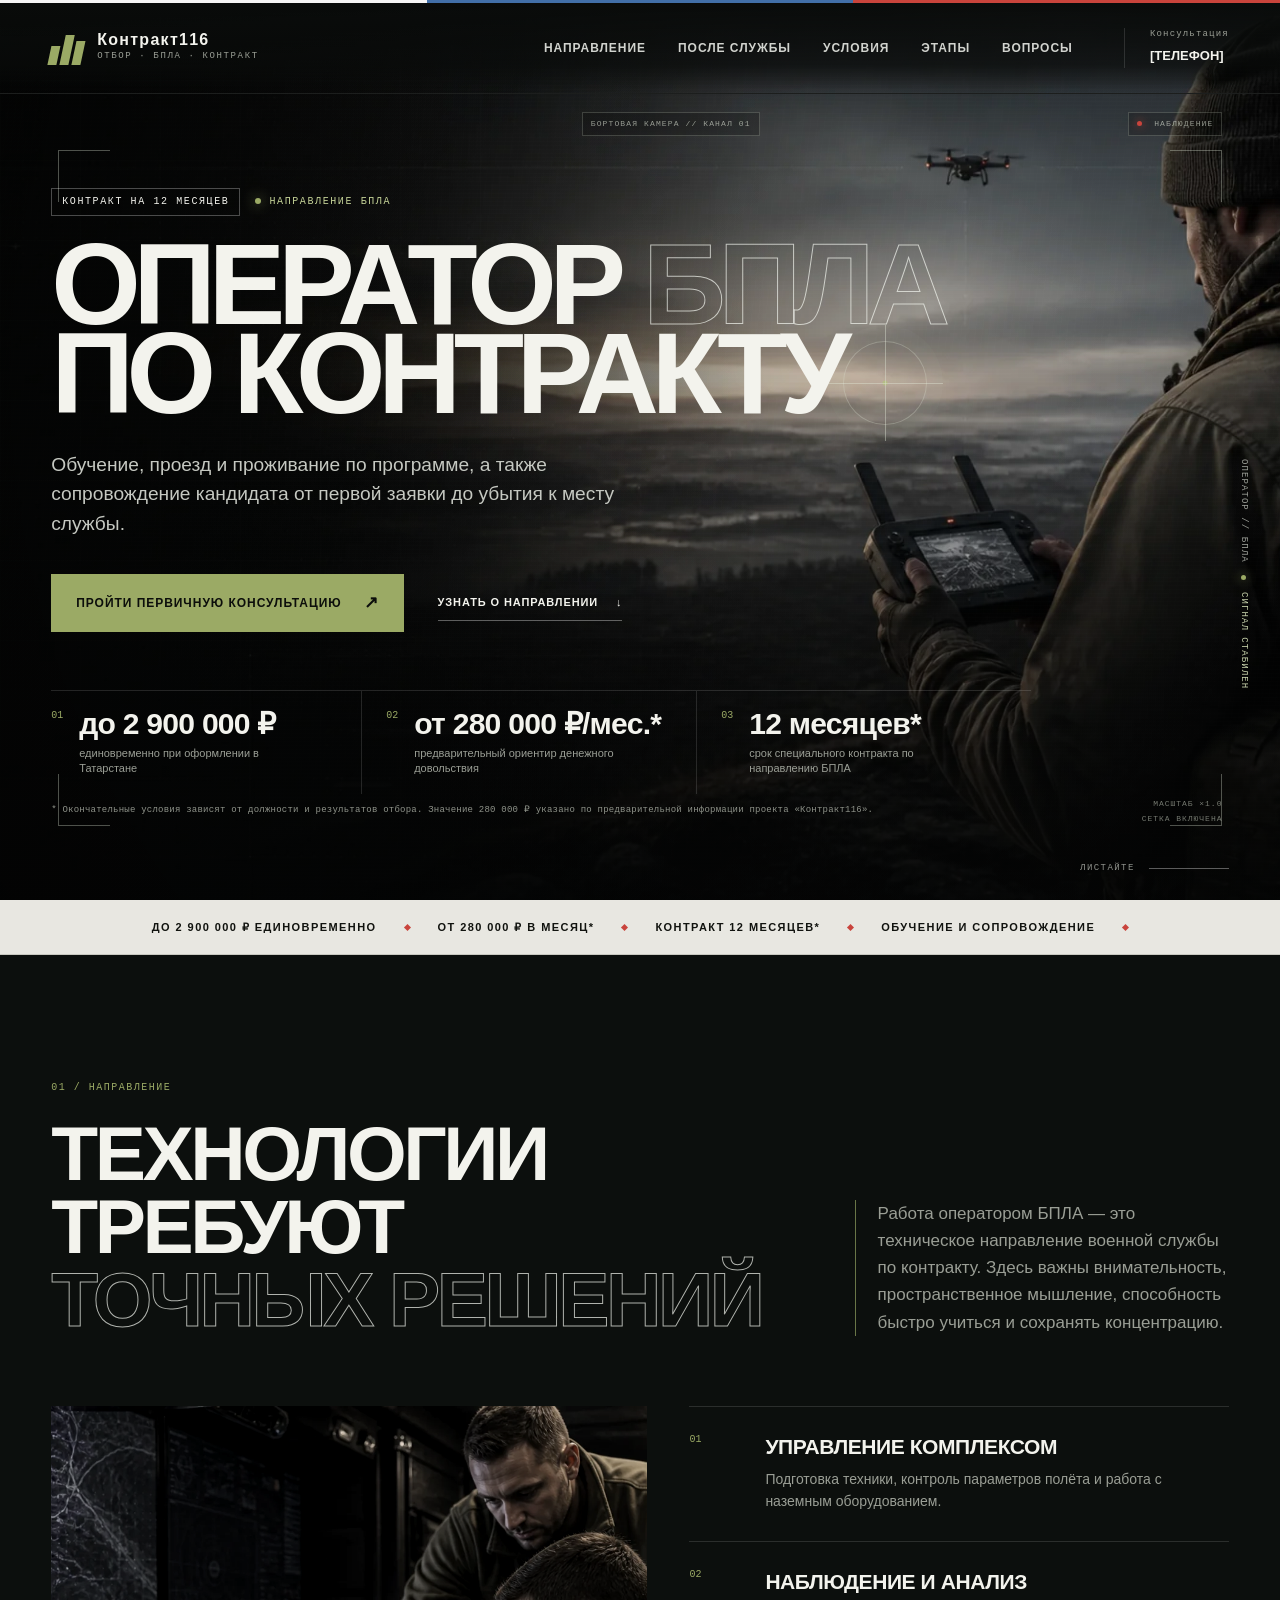
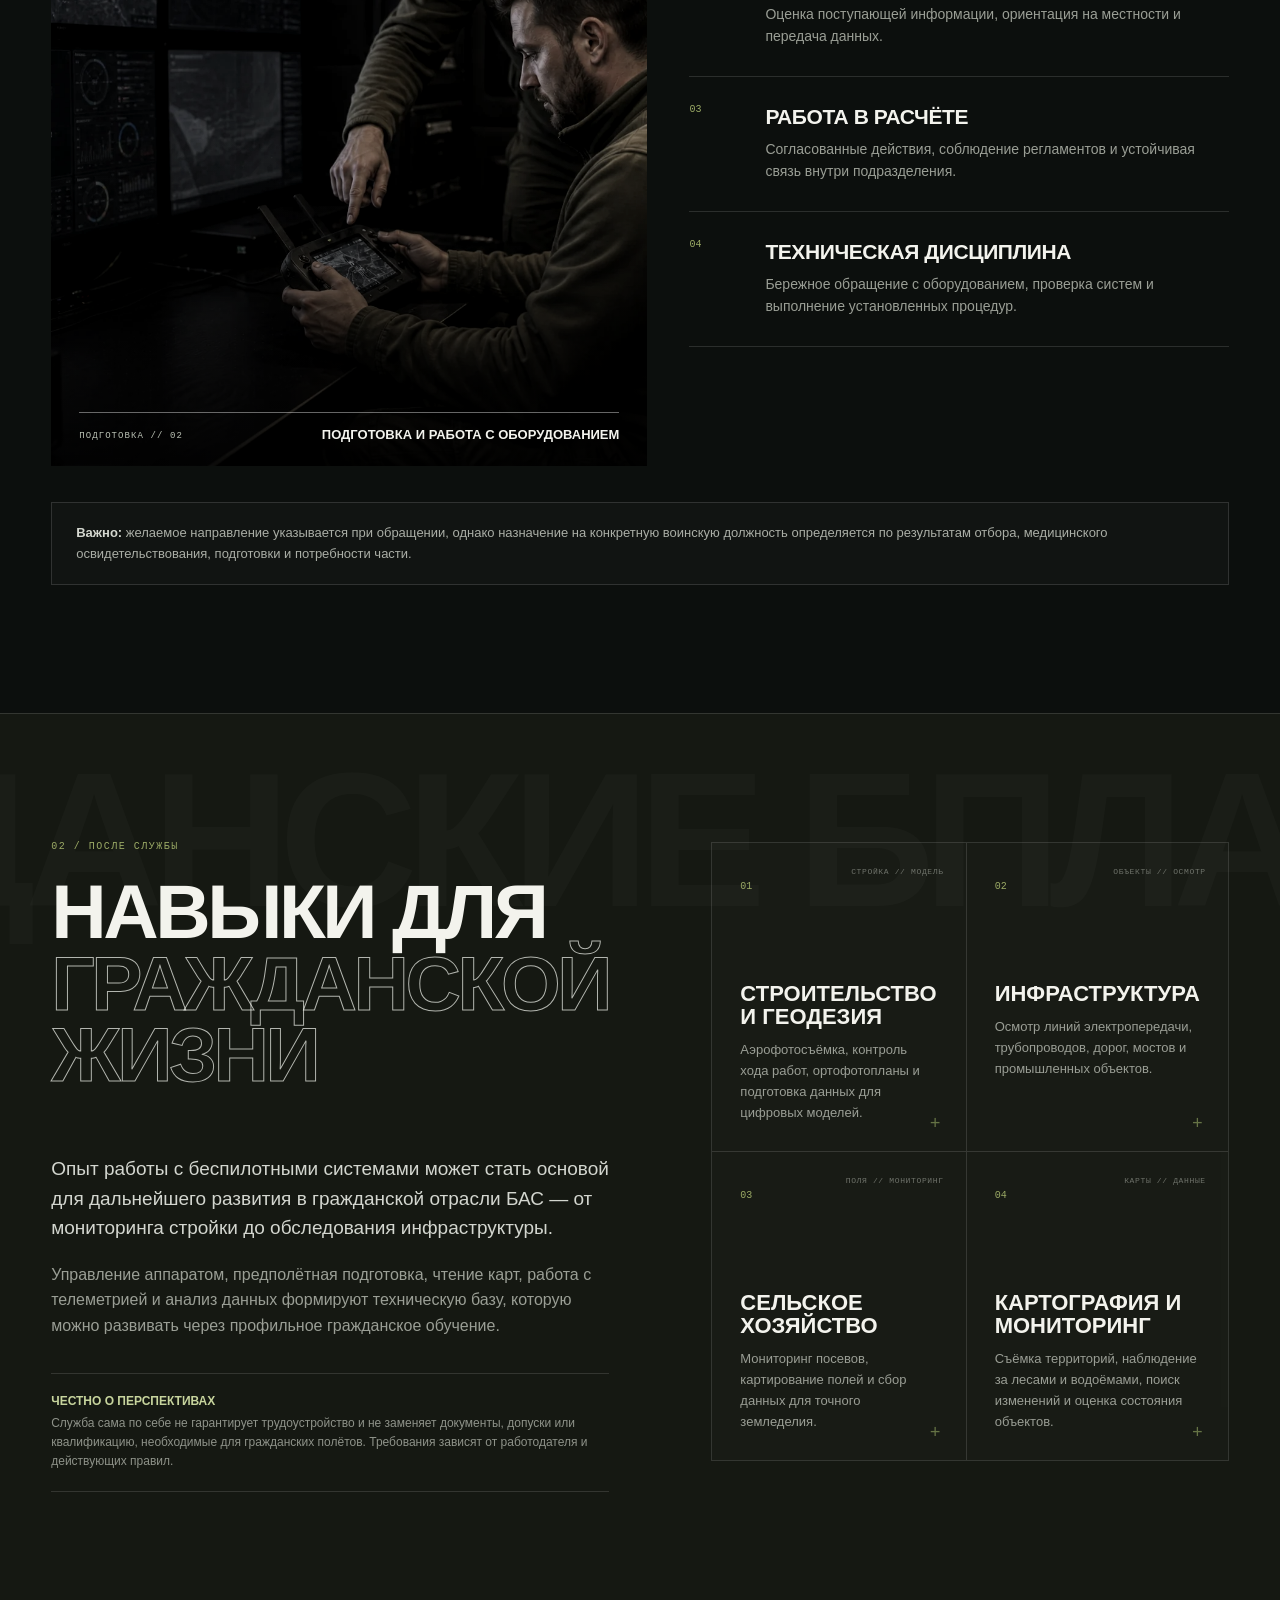
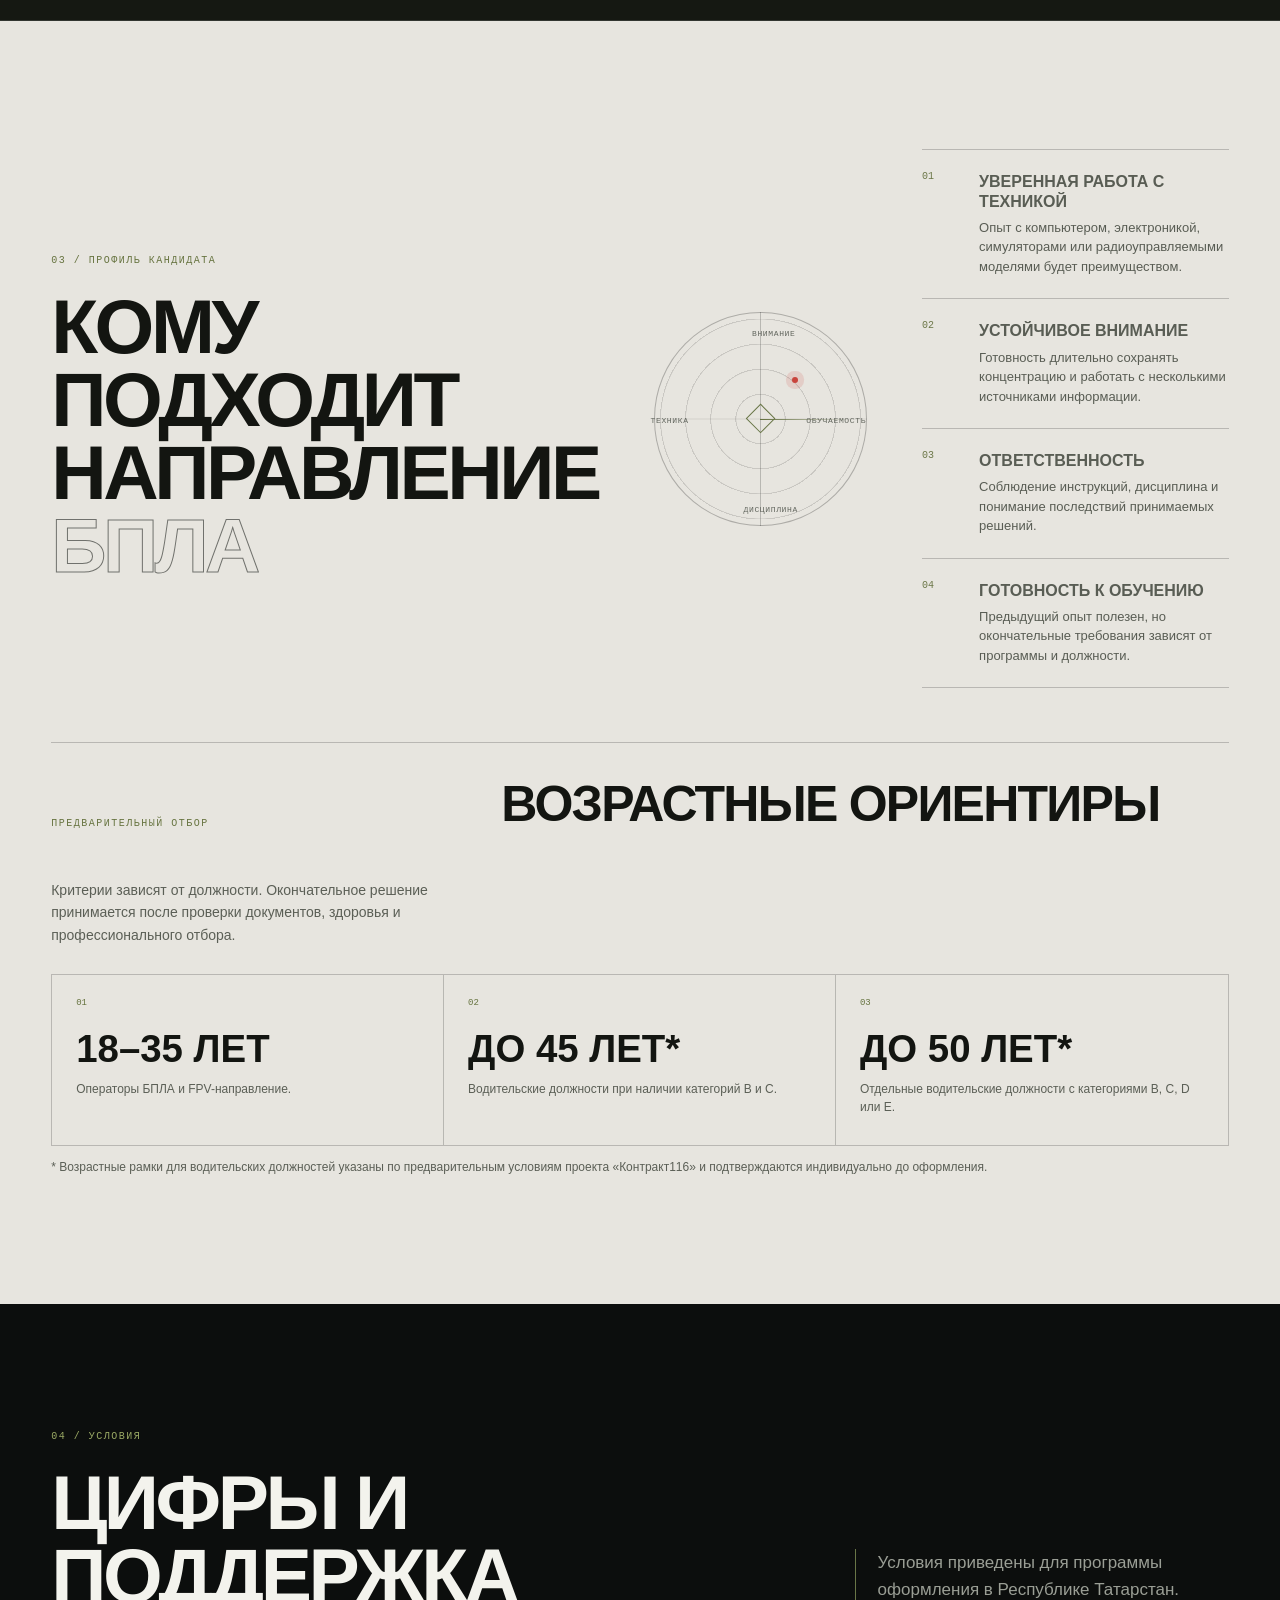
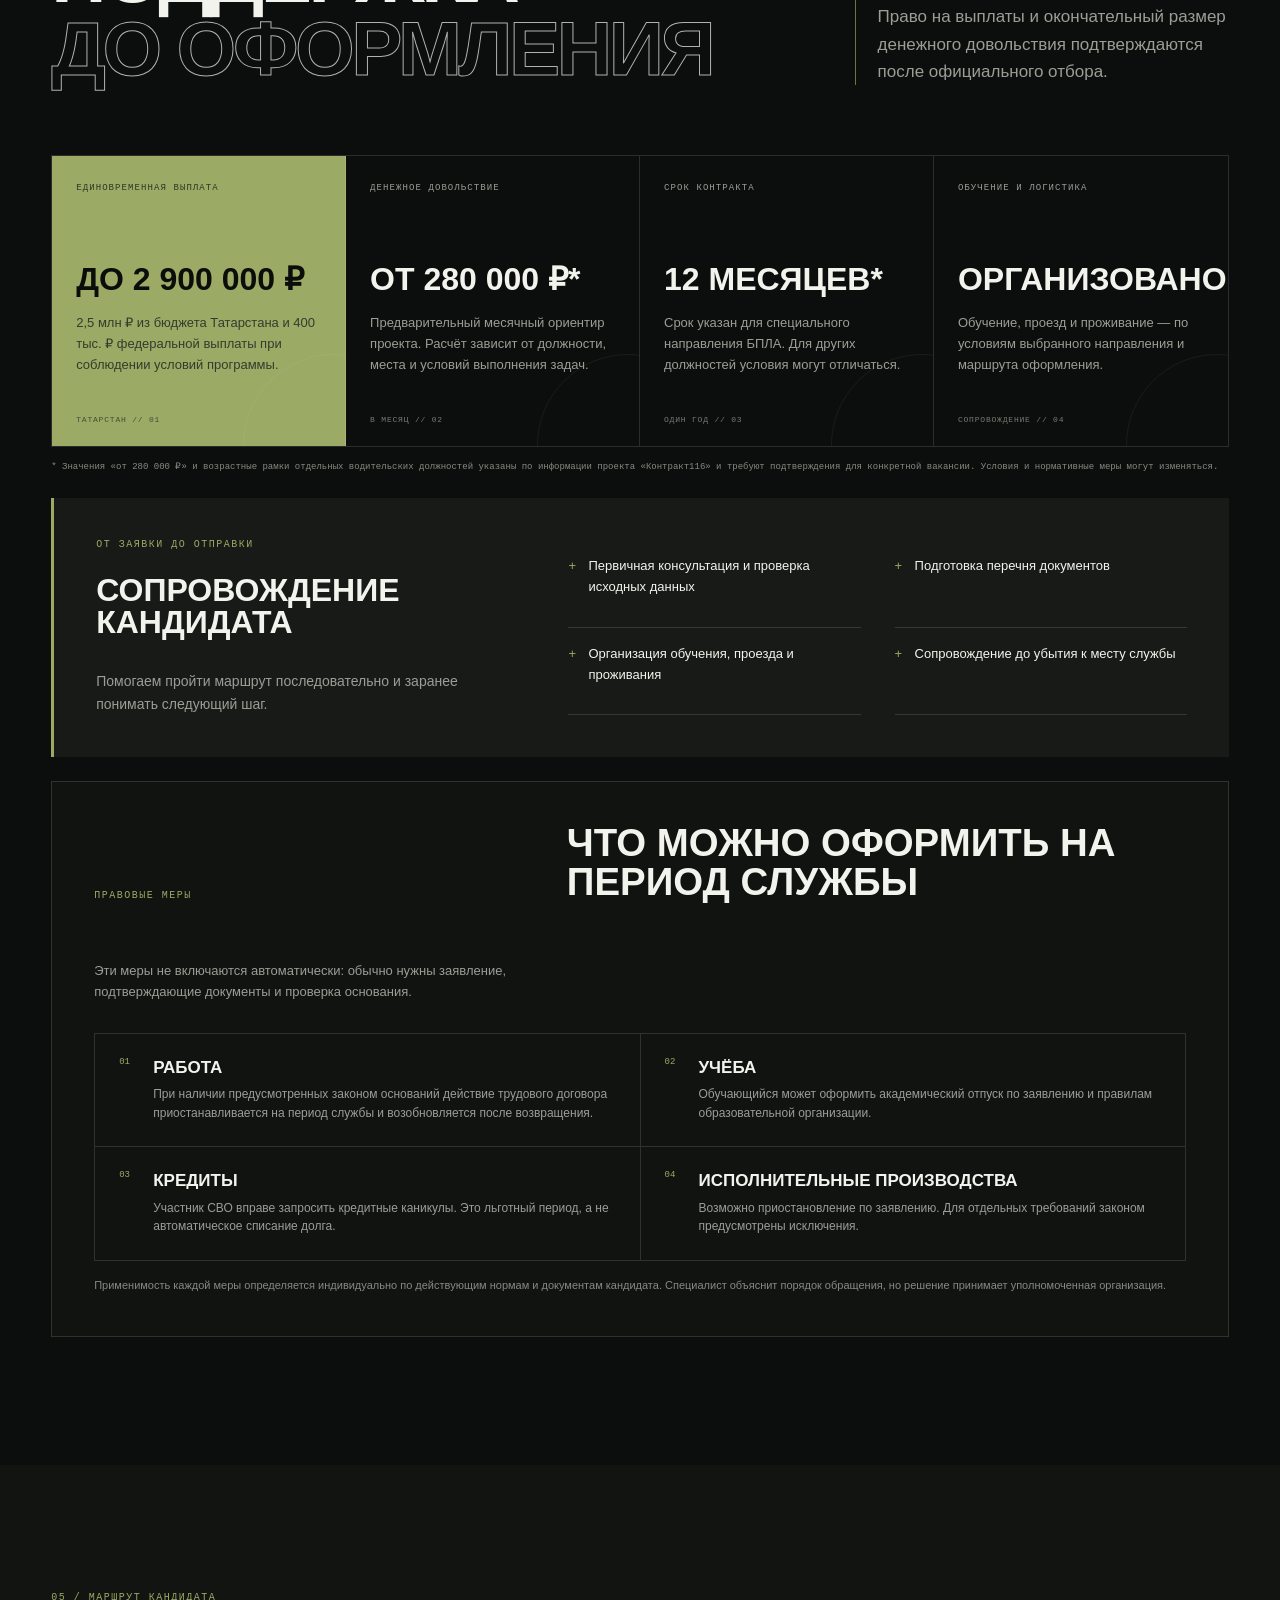
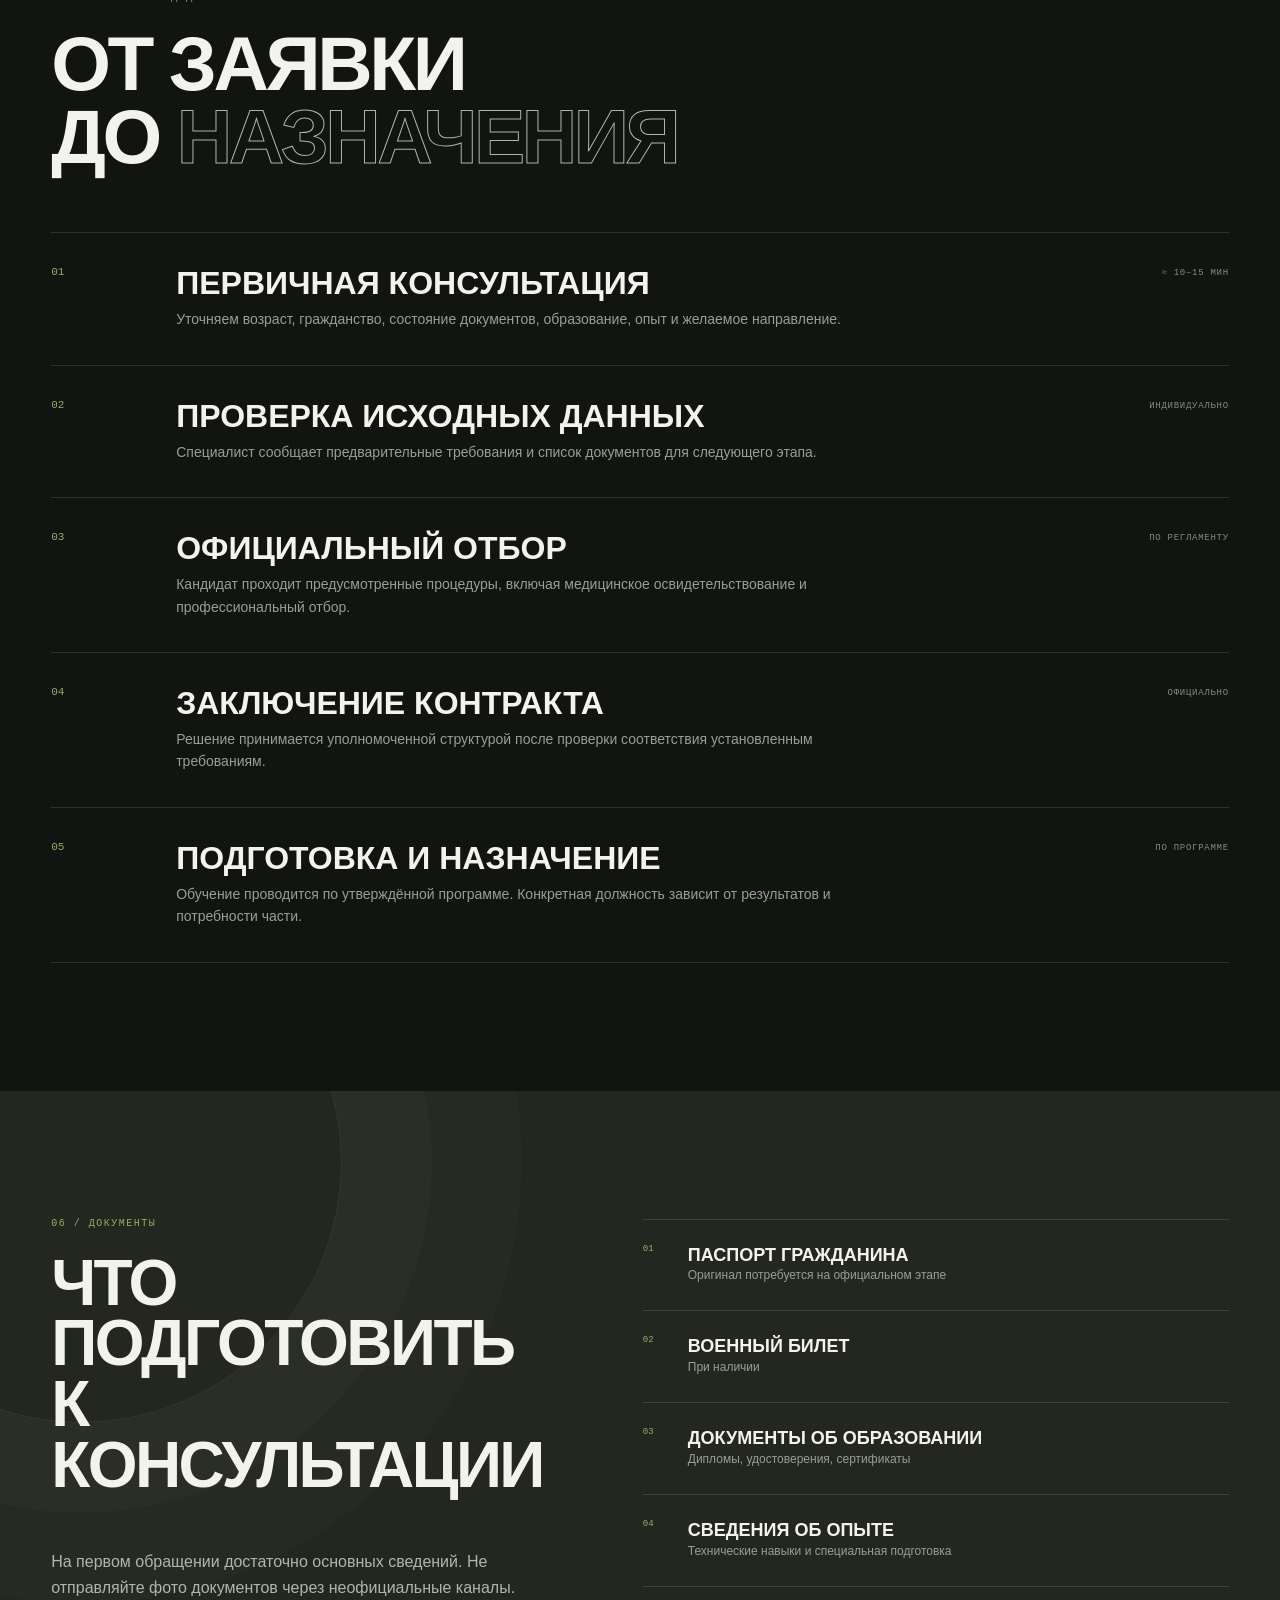
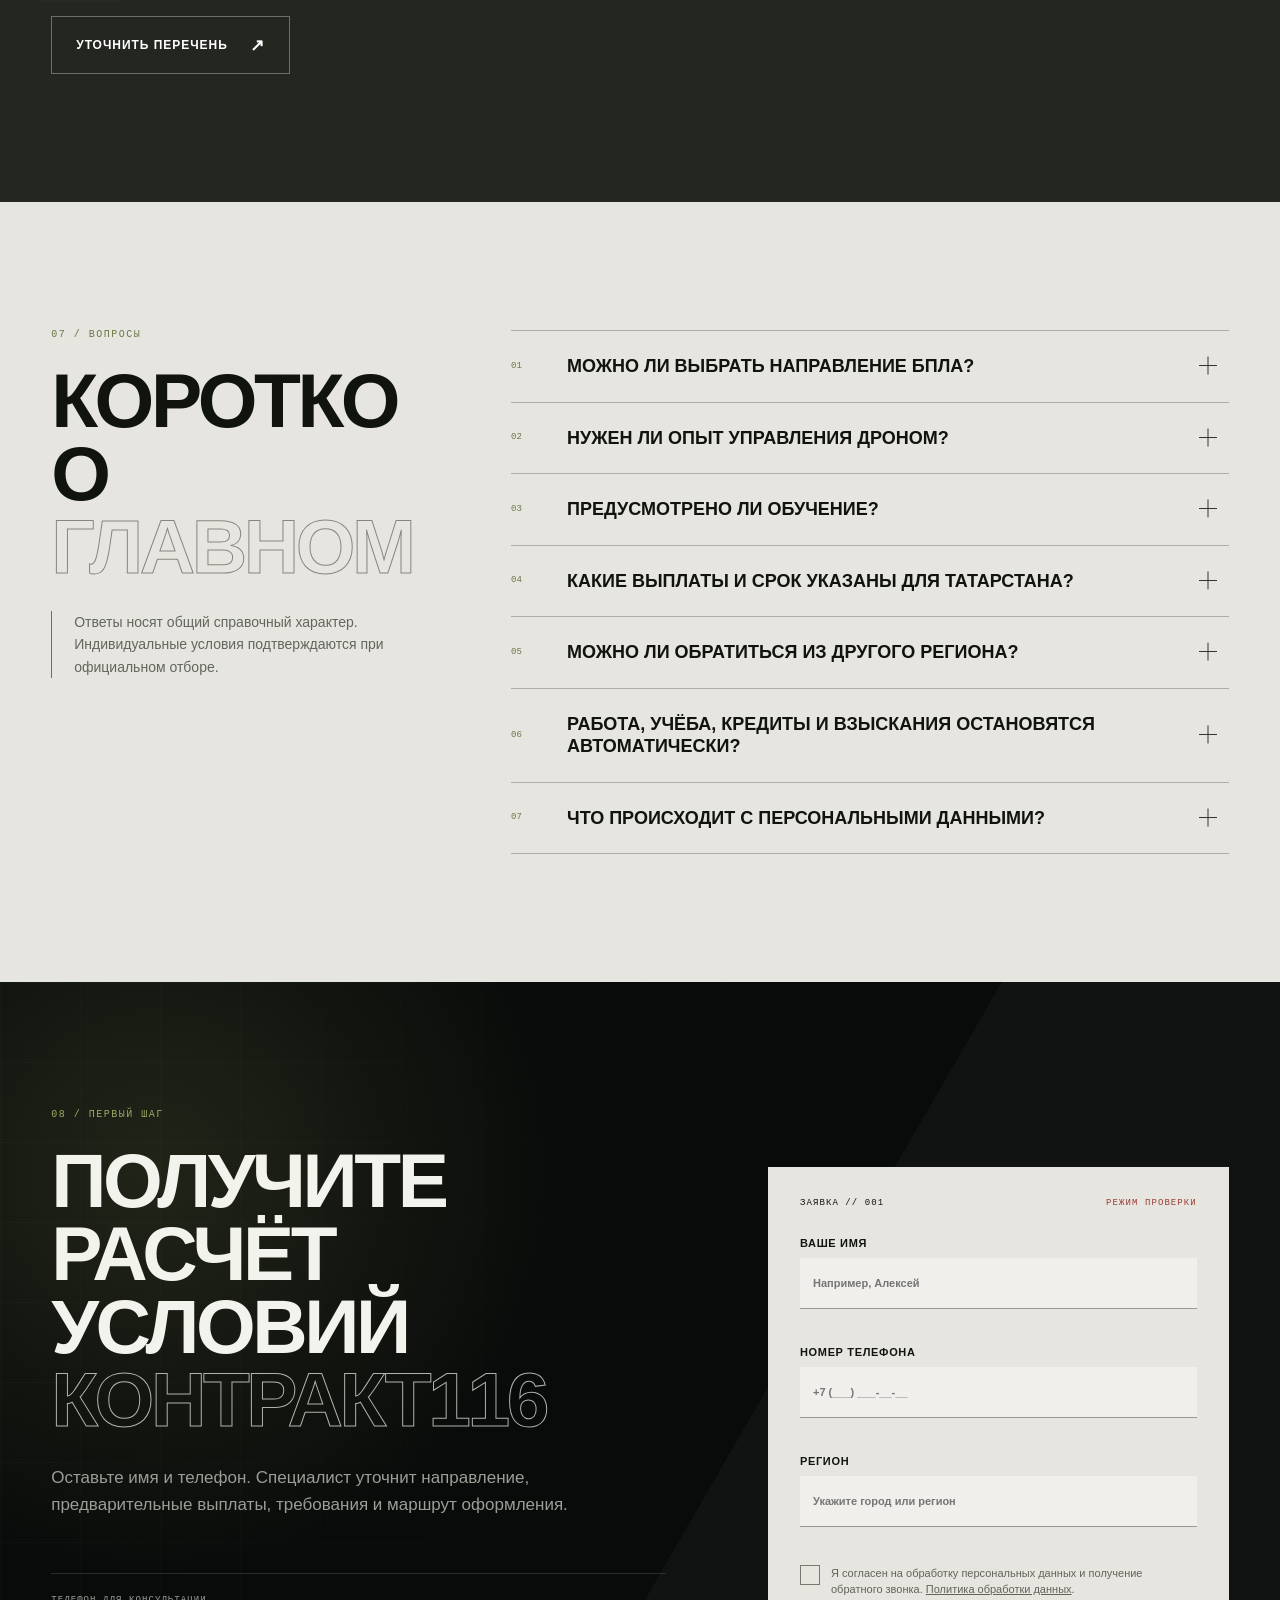
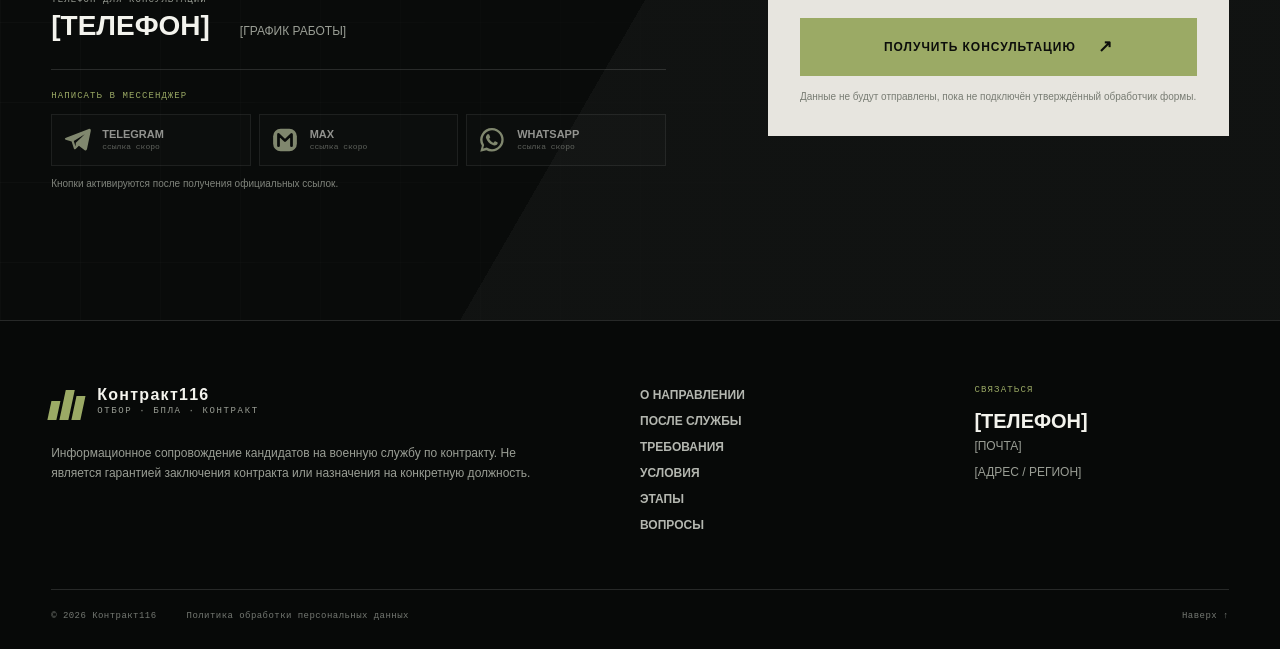
==== commit e886bc5c: "Обновить оффер и бренд Контракт116 Добавить ключевые цифры, возрастные условия, сопровождение и заго" ====
--- a/index.html
+++ b/index.html
@@ -3,26 +3,25 @@
 <head>
   <meta charset="utf-8">
   <meta name="viewport" content="width=device-width, initial-scale=1">
-  <title>Оператор БПЛА по контракту — отбор и сопровождение кандидатов</title>
-  <meta name="description" content="Военная служба по контракту по направлению БПЛА: требования к кандидатам, этапы отбора, обучение, документы, льготы и ответы на вопросы.">
-  <meta name="robots" content="index, follow, max-image-preview:large">
-  <meta name="theme-color" content="#0b0d0c">
+  <title>Контракт116 — оператор БПЛА по контракту в Татарстане</title>
+  <meta name="description" content="Контракт116: отбор на службу по контракту по направлению БПЛА в Татарстане. До 2,9 млн ₽ единовременно, срок 12 месяцев, обучение и сопровождение кандидатов.">
+  <meta name="robots" content="noindex, nofollow, noarchive, nosnippet, noimageindex">
+  <meta name="theme-color" content="#0b0d0c">
   <link rel="canonical" href="https://anthon88-nch.github.io/operator-bpla-landing/">
   <meta property="og:type" content="website">
   <meta property="og:locale" content="ru_RU">
-  <meta property="og:title" content="Оператор БПЛА — военная служба по контракту">
-  <meta property="og:description" content="Узнайте об отборе, подготовке и условиях службы по направлению БПЛА.">
+  <meta property="og:title" content="Контракт116 — оператор БПЛА по контракту">
+  <meta property="og:description" content="До 2,9 млн ₽ единовременно, контракт на 12 месяцев, обучение и сопровождение кандидатов в Татарстане.">
   <meta property="og:image" content="https://anthon88-nch.github.io/operator-bpla-landing/hero-operator.webp">
   <meta name="twitter:card" content="summary_large_image">
   <link rel="icon" href="favicon.png" type="image/png">
-  <link rel="stylesheet" href="styles.css?v=20260827-3">
+  <link rel="stylesheet" href="styles.css?v=20260831-4">
   <script type="application/ld+json">
   {
     "@context": "https://schema.org",
     "@type": "Organization",
-    "name": "[НАЗВАНИЕ ОРГАНИЗАЦИИ]",
+    "name": "Контракт116",
     "url": "https://anthon88-nch.github.io/operator-bpla-landing/",
-    "telephone": "[ТЕЛЕФОН]",
     "description": "Консультационное сопровождение кандидатов на военную службу по контракту по направлению БПЛА."
   }
   </script>
@@ -52,12 +51,17 @@
 </head>
 <body>
   <a class="skip-link" href="#main">Перейти к содержанию</a>
+  <svg class="icon-sprite" aria-hidden="true">
+    <symbol id="icon-telegram" viewBox="0 0 24 24"><path d="M21.4 3.1 3.2 10.2c-1.2.5-1.2 1.2-.2 1.5l4.7 1.5 1.8 5.5c.3.9.8 1 1.4.4l2.6-2.5 4.7 3.5c.9.5 1.5.2 1.8-.9l3-14.4c.3-1.3-.5-1.9-1.6-1.7Zm-12 9.7 8.8-5.5-7.1 6.8-.3 3.1-1.4-4.4Z"/></symbol>
+    <symbol id="icon-max" viewBox="0 0 24 24"><rect x="2.5" y="3" width="19" height="18" rx="6"/><path d="M6.8 16.5v-9l5.2 5 5.2-5v9" fill="none" stroke="#0b0d0c" stroke-width="2.2" stroke-linecap="round" stroke-linejoin="round"/></symbol>
+    <symbol id="icon-whatsapp" viewBox="0 0 24 24"><path d="M12 2.4a9.4 9.4 0 0 0-8.1 14.2L2.6 21.4l4.9-1.3A9.4 9.4 0 1 0 12 2.4Zm0 16.9a7.4 7.4 0 0 1-3.8-1.1l-.4-.2-2.9.8.8-2.8-.2-.4A7.5 7.5 0 1 1 12 19.3Zm4.1-5.6c-.2-.1-1.3-.6-1.5-.7-.2-.1-.4-.1-.5.1l-.7.9c-.1.2-.3.2-.5.1-1.3-.6-2.3-1.6-3-2.8-.2-.3 0-.4.1-.6l.5-.6c.1-.2.1-.3 0-.5l-.7-1.7c-.2-.4-.4-.4-.6-.4h-.5c-.2 0-.5.1-.7.3-.8.8-1.1 1.8-.7 2.9.8 2.4 2.6 4.3 4.9 5.2.6.3 1.3.5 2 .5.9 0 1.8-.5 2.2-1.3.2-.4.2-.8.1-.9 0-.2-.2-.2-.4-.3Z"/></symbol>
+  </svg>
   <header class="site-header" id="top">
     <div class="tricolor" aria-hidden="true"><i></i><i></i><i></i></div>
     <div class="container header-inner">
       <a class="brand" href="#top" aria-label="На главную">
         <span class="brand-mark" aria-hidden="true"><b></b><b></b><b></b></span>
-        <span><strong>[НАЗВАНИЕ]</strong><small>ОТБОР · БПЛА · КОНТРАКТ</small></span>
+        <span><strong>Контракт116</strong><small>ОТБОР · БПЛА · КОНТРАКТ</small></span>
       </a>
       <nav class="desktop-nav" aria-label="Основная навигация">
         <a href="#direction">Направление</a>
@@ -89,25 +93,26 @@
         <small>МАСШТАБ ×1.0<br>СЕТКА ВКЛЮЧЕНА</small>
       </div>
       <div class="container hero-content">
-        <div class="eyebrow"><span>НАБОР КАНДИДАТОВ</span><b>НАПРАВЛЕНИЕ БПЛА</b></div>
+        <div class="eyebrow"><span>КОНТРАКТ НА 12 МЕСЯЦЕВ</span><b>НАПРАВЛЕНИЕ БПЛА</b></div>
         <h1 id="hero-title">Оператор <em>БПЛА</em><br>по контракту</h1>
-        <p class="hero-lead">Военная служба для тех, кто готов работать с современной техникой, анализировать данные и отвечать за результат.</p>
+        <p class="hero-lead">Обучение, проезд и проживание по программе, а также сопровождение кандидата от первой заявки до убытия к месту службы.</p>
         <div class="hero-actions">
           <a class="button button-primary" href="#application">Пройти первичную консультацию <span>↗</span></a>
           <a class="text-link" href="#direction">Узнать о направлении <span>↓</span></a>
         </div>
-        <ul class="hero-facts" aria-label="Ключевая информация">
-          <li><span>01</span><strong>Отбор</strong><small>по требованиям должности</small></li>
-          <li><span>02</span><strong>Подготовка</strong><small>перед назначением</small></li>
-          <li><span>03</span><strong>Сопровождение</strong><small>на этапах оформления</small></li>
+        <ul class="hero-facts hero-offer-facts" aria-label="Основные условия">
+          <li><span>01</span><strong>до 2 900 000 ₽</strong><small>единовременно при оформлении в Татарстане</small></li>
+          <li><span>02</span><strong>от 280 000 ₽/мес.*</strong><small>предварительный ориентир денежного довольствия</small></li>
+          <li><span>03</span><strong>12 месяцев*</strong><small>срок специального контракта по направлению БПЛА</small></li>
         </ul>
+        <p class="hero-offer-note">* Окончательные условия зависят от должности и результатов отбора. Значение 280 000 ₽ указано по предварительной информации проекта «Контракт116».</p>
       </div>
       <div class="hero-status" aria-hidden="true"><span>ОПЕРАТОР // БПЛА</span><i></i><b>СИГНАЛ СТАБИЛЕН</b></div>
       <div class="hero-scroll" aria-hidden="true">ЛИСТАЙТЕ <span></span></div>
     </section>
 
     <section class="ticker" aria-label="Тематика сайта">
-      <div><span>СЛУЖБА ПО КОНТРАКТУ</span><i></i><span>ОПЕРАТОР БПЛА</span><i></i><span>ТЕХНИЧЕСКАЯ ПОДГОТОВКА</span><i></i><span>ОТБОР КАНДИДАТОВ</span><i></i></div>
+      <div><span>ДО 2 900 000 ₽ ЕДИНОВРЕМЕННО</span><i></i><span>ОТ 280 000 ₽ В МЕСЯЦ*</span><i></i><span>КОНТРАКТ 12 МЕСЯЦЕВ*</span><i></i><span>ОБУЧЕНИЕ И СОПРОВОЖДЕНИЕ</span><i></i></div>
     </section>
 
     <section class="section intro" id="direction">
@@ -161,23 +166,43 @@
           <li><b>04</b><span><strong>Готовность к обучению</strong>Предыдущий опыт полезен, но окончательные требования зависят от программы и должности.</span></li>
         </ul>
       </div>
+    <div class="container age-panel" aria-labelledby="age-title">
+      <div class="age-panel-copy"><span class="section-index">ПРЕДВАРИТЕЛЬНЫЙ ОТБОР</span><h3 id="age-title">Возрастные ориентиры</h3><p>Критерии зависят от должности. Окончательное решение принимается после проверки документов, здоровья и профессионального отбора.</p></div>
+      <div class="age-grid">
+        <article><span>01</span><strong>18–35 лет</strong><p>Операторы БПЛА и FPV-направление.</p></article>
+        <article><span>02</span><strong>до 45 лет*</strong><p>Водительские должности при наличии категорий B и C.</p></article>
+        <article><span>03</span><strong>до 50 лет*</strong><p>Отдельные водительские должности с категориями B, C, D или E.</p></article>
+      </div>
+      <p class="age-note">* Возрастные рамки для водительских должностей указаны по предварительным условиям проекта «Контракт116» и подтверждаются индивидуально до оформления.</p>
+    </div>
     </section>
 
     <section class="section conditions" id="conditions">
       <div class="container">
         <div class="section-heading split-heading">
-          <div><span class="section-index">04 / УСЛОВИЯ</span><h2>Что важно знать<br><em>до оформления</em></h2></div>
-          <p>Точные выплаты, срок контракта, регион оформления и требования будут добавлены после документального подтверждения заказчиком.</p>
+          <div><span class="section-index">04 / УСЛОВИЯ</span><h2>Цифры и поддержка<br><em>до оформления</em></h2></div>
+          <p>Условия приведены для программы оформления в Республике Татарстан. Право на выплаты и окончательный размер денежного довольствия подтверждаются после официального отбора.</p>
         </div>
         <div class="condition-grid">
-          <article class="condition-card featured"><span class="tag">ДЕНЕЖНОЕ ДОВОЛЬСТВИЕ</span><strong>[СУММА]</strong><p>Размер, надбавки и порядок начисления уточняются по официальным условиям.</p><small>ДАННЫЕ ОЖИДАЮТСЯ // 01</small></article>
-          <article class="condition-card"><span class="tag">СРОК КОНТРАКТА</span><strong>[СРОК]</strong><p>Указывается после согласования фактических вариантов оформления.</p><small>ДАННЫЕ ОЖИДАЮТСЯ // 02</small></article>
-          <article class="condition-card"><span class="tag">РЕГИОН НАБОРА</span><strong>[РЕГИОН]</strong><p>Принимаем обращения кандидатов по согласованной географии.</p><small>ДАННЫЕ ОЖИДАЮТСЯ // 03</small></article>
-          <article class="condition-card"><span class="tag">ПОДГОТОВКА</span><strong>По программе</strong><p>Срок и содержание обучения зависят от специальности и уровня подготовки.</p><small>УТОЧНЯЕТСЯ // 04</small></article>
-        </div>
+          <article class="condition-card featured"><span class="tag">ЕДИНОВРЕМЕННАЯ ВЫПЛАТА</span><strong>до 2 900 000 ₽</strong><p>2,5 млн ₽ из бюджета Татарстана и 400 тыс. ₽ федеральной выплаты при соблюдении условий программы.</p><small>ТАТАРСТАН // 01</small></article>
+          <article class="condition-card"><span class="tag">ДЕНЕЖНОЕ ДОВОЛЬСТВИЕ</span><strong>от 280 000 ₽*</strong><p>Предварительный месячный ориентир проекта. Расчёт зависит от должности, места и условий выполнения задач.</p><small>В МЕСЯЦ // 02</small></article>
+          <article class="condition-card"><span class="tag">СРОК КОНТРАКТА</span><strong>12 месяцев*</strong><p>Срок указан для специального направления БПЛА. Для других должностей условия могут отличаться.</p><small>ОДИН ГОД // 03</small></article>
+          <article class="condition-card"><span class="tag">ОБУЧЕНИЕ И ЛОГИСТИКА</span><strong>Организовано</strong><p>Обучение, проезд и проживание — по условиям выбранного направления и маршрута оформления.</p><small>СОПРОВОЖДЕНИЕ // 04</small></article>
+        </div>
+        <p class="conditions-note">* Значения «от 280 000 ₽» и возрастные рамки отдельных водительских должностей указаны по информации проекта «Контракт116» и требуют подтверждения для конкретной вакансии. Условия и нормативные меры могут изменяться.</p>
         <div class="benefits-panel">
-          <div><span class="section-index">ГОСУДАРСТВЕННЫЕ ГАРАНТИИ</span><h3>Льготы и меры поддержки</h3><p>Конкретный перечень зависит от статуса военнослужащего, региона, основания и действующих нормативных актов.</p></div>
-          <ul><li>Денежное довольствие и предусмотренные надбавки</li><li>Страховые и социальные гарантии</li><li>Медицинское обеспечение в установленном порядке</li><li>Меры поддержки военнослужащего и членов семьи</li></ul>
+          <div><span class="section-index">ОТ ЗАЯВКИ ДО ОТПРАВКИ</span><h3>Сопровождение кандидата</h3><p>Помогаем пройти маршрут последовательно и заранее понимать следующий шаг.</p></div>
+          <ul><li>Первичная консультация и проверка исходных данных</li><li>Подготовка перечня документов</li><li>Организация обучения, проезда и проживания</li><li>Сопровождение до убытия к месту службы</li></ul>
+        </div>
+        <div class="support-panel">
+          <div class="support-panel-copy"><span class="section-index">ПРАВОВЫЕ МЕРЫ</span><h3>Что можно оформить на период службы</h3><p>Эти меры не включаются автоматически: обычно нужны заявление, подтверждающие документы и проверка основания.</p></div>
+          <div class="support-grid">
+            <article><span>01</span><strong>Работа</strong><p>При наличии предусмотренных законом оснований действие трудового договора приостанавливается на период службы и возобновляется после возвращения.</p></article>
+            <article><span>02</span><strong>Учёба</strong><p>Обучающийся может оформить академический отпуск по заявлению и правилам образовательной организации.</p></article>
+            <article><span>03</span><strong>Кредиты</strong><p>Участник СВО вправе запросить кредитные каникулы. Это льготный период, а не автоматическое списание долга.</p></article>
+            <article><span>04</span><strong>Исполнительные производства</strong><p>Возможно приостановление по заявлению. Для отдельных требований законом предусмотрены исключения.</p></article>
+          </div>
+          <p class="support-note">Применимость каждой меры определяется индивидуально по действующим нормам и документам кандидата. Специалист объяснит порядок обращения, но решение принимает уполномоченная организация.</p>
         </div>
       </div>
     </section>
@@ -209,9 +234,10 @@
           <details><summary><span>01</span>Можно ли выбрать направление БПЛА?<i></i></summary><p>Кандидат может обозначить желаемую специальность. Назначение зависит от результатов отбора, здоровья, подготовки и актуальной потребности воинской части. Обещать должность до завершения этих этапов некорректно.</p></details>
           <details><summary><span>02</span>Нужен ли опыт управления дроном?<i></i></summary><p>Опыт может быть преимуществом, но не всегда обязателен. Значение имеют техническая грамотность, обучаемость, координация и внимательность. Точные критерии определяются для конкретной должности.</p></details>
           <details><summary><span>03</span>Предусмотрено ли обучение?<i></i></summary><p>Подготовка проводится по программе, соответствующей специальности. Продолжительность и содержание зависят от исходных навыков, должности и установленного порядка.</p></details>
-          <details><summary><span>04</span>Какие выплаты положены по контракту?<i></i></summary><p>Денежное довольствие и возможные выплаты зависят от региона, должности, периода и оснований. На сайте появятся только подтверждённые суммы с пояснением условий их получения.</p></details>
-          <details><summary><span>05</span>Можно ли обратиться из другого региона?<i></i></summary><p>География набора будет указана после согласования. Оставьте заявку: специалист сообщит, доступно ли оформление для вашего региона.</p></details>
-          <details><summary><span>06</span>Что происходит с персональными данными?<i></i></summary><p>Форма должна собирать только минимальные данные для обратной связи. Перед запуском необходимо подключить защищённую передачу, определить оператора данных и опубликовать актуальную политику обработки.</p></details>
+          <details><summary><span>04</span>Какие выплаты и срок указаны для Татарстана?<i></i></summary><p>При соблюдении условий программы единовременная выплата составляет до 2,9 млн ₽. Специальный контракт по направлению БПЛА заключается на 12 месяцев. Месячный размер рассчитывается индивидуально; значение от 280 тыс. ₽ — предварительный ориентир проекта.</p></details>
+          <details><summary><span>05</span>Можно ли обратиться из другого региона?<i></i></summary><p>Предварительную консультацию можно получить независимо от места проживания. Возможность оформления через Татарстан и маршрут поездки специалист подтверждает индивидуально.</p></details>
+          <details><summary><span>06</span>Работа, учёба, кредиты и взыскания остановятся автоматически?<i></i></summary><p>Нет. Трудовой договор, академический отпуск, кредитные каникулы и приостановление исполнительного производства оформляются в установленном порядке. Обычно нужны заявление и документы; действуют исключения.</p></details>
+          <details><summary><span>07</span>Что происходит с персональными данными?<i></i></summary><p>Форма должна собирать только минимальные данные для обратной связи. Перед запуском необходимо подключить защищённую передачу, определить оператора данных и опубликовать актуальную политику обработки.</p></details>
         </div>
       </div>
     </section>
@@ -219,7 +245,7 @@
     <section class="application" id="application">
       <div class="application-grid" aria-hidden="true"></div>
       <div class="container application-inner">
-        <div class="application-copy"><span class="section-index">08 / ПЕРВЫЙ ШАГ</span><h2>Узнайте, подходит ли вам направление <em>БПЛА</em></h2><p>Оставьте имя и телефон. Специалист уточнит исходные данные и расскажет о дальнейших этапах без обещаний до официального решения.</p><div class="contact-block"><small>ТЕЛЕФОН ДЛЯ КОНСУЛЬТАЦИИ</small><strong>[ТЕЛЕФОН]</strong><span>[ГРАФИК РАБОТЫ]</span></div></div>
+        <div class="application-copy"><span class="section-index">08 / ПЕРВЫЙ ШАГ</span><h2>Получите расчёт условий <em>Контракт116</em></h2><p>Оставьте имя и телефон. Специалист уточнит направление, предварительные выплаты, требования и маршрут оформления.</p><div class="contact-block"><small>ТЕЛЕФОН ДЛЯ КОНСУЛЬТАЦИИ</small><strong>[ТЕЛЕФОН]</strong><span>[ГРАФИК РАБОТЫ]</span></div><div class="social-contact"><small>НАПИСАТЬ В МЕССЕНДЖЕР</small><div class="social-links" aria-label="Мессенджеры проекта"><a class="social-link is-pending" data-social="telegram" aria-disabled="true" title="Ссылка Telegram будет добавлена"><svg aria-hidden="true"><use href="#icon-telegram"></use></svg><span><b>Telegram</b><em>ссылка скоро</em></span></a><a class="social-link is-pending" data-social="max" aria-disabled="true" title="Ссылка MAX будет добавлена"><svg aria-hidden="true"><use href="#icon-max"></use></svg><span><b>MAX</b><em>ссылка скоро</em></span></a><a class="social-link is-pending" data-social="whatsapp" aria-disabled="true" title="Ссылка WhatsApp будет добавлена"><svg aria-hidden="true"><use href="#icon-whatsapp"></use></svg><span><b>WhatsApp</b><em>ссылка скоро</em></span></a></div><p>Кнопки активируются после получения официальных ссылок.</p></div></div>
         <form class="lead-form" data-lead-form novalidate>
           <div class="form-head"><span>ЗАЯВКА // 001</span><i>РЕЖИМ ПРОВЕРКИ</i></div>
           <label>Ваше имя<input type="text" name="name" autocomplete="name" placeholder="Например, Алексей" minlength="2" required><small class="field-error"></small></label>
@@ -243,11 +269,11 @@
 
   <footer class="site-footer">
     <div class="container footer-grid">
-      <div><a class="brand" href="#top"><span class="brand-mark" aria-hidden="true"><b></b><b></b><b></b></span><span><strong>[НАЗВАНИЕ]</strong><small>ОТБОР · БПЛА · КОНТРАКТ</small></span></a><p>Информационное сопровождение кандидатов на военную службу по контракту. Не является гарантией заключения контракта или назначения на конкретную должность.</p></div>
+      <div><a class="brand" href="#top"><span class="brand-mark" aria-hidden="true"><b></b><b></b><b></b></span><span><strong>Контракт116</strong><small>ОТБОР · БПЛА · КОНТРАКТ</small></span></a><p>Информационное сопровождение кандидатов на военную службу по контракту. Не является гарантией заключения контракта или назначения на конкретную должность.</p></div>
       <nav aria-label="Навигация в подвале"><a href="#direction">О направлении</a><a href="#civil-career">После службы</a><a href="#requirements">Требования</a><a href="#conditions">Условия</a><a href="#steps">Этапы</a><a href="#faq">Вопросы</a></nav>
       <div class="footer-contact"><small>СВЯЗАТЬСЯ</small><strong>[ТЕЛЕФОН]</strong><a href="mailto:[ПОЧТА]">[ПОЧТА]</a><span>[АДРЕС / РЕГИОН]</span></div>
     </div>
-    <div class="container footer-bottom"><span>© 2026 [НАЗВАНИЕ ОРГАНИЗАЦИИ]</span><a href="privacy.html">Политика обработки персональных данных</a><a href="#top">Наверх ↑</a></div>
+    <div class="container footer-bottom"><span>© 2026 Контракт116</span><a href="privacy.html">Политика обработки персональных данных</a><a href="#top">Наверх ↑</a></div>
   </footer>
 
   <div class="demo-modal" role="dialog" aria-modal="true" aria-labelledby="modal-title" hidden>
@@ -256,5 +282,5 @@
   <script src="app.js?v=20260827-3" defer></script>
 </body>
 </html>
-
-
+
+
--- a/styles.css
+++ b/styles.css
@@ -33,4 +33,47 @@
 .mobile-contact-bar{display:none}
 @media(max-width:760px){.mobile-contact-bar{position:fixed;z-index:55;left:10px;right:10px;bottom:calc(10px + env(safe-area-inset-bottom));min-height:68px;padding:9px 9px 9px 15px;display:flex;align-items:center;gap:12px;background:rgba(16,19,15,.96);border:1px solid rgba(221,228,211,.2);box-shadow:0 16px 50px rgba(0,0,0,.48);backdrop-filter:blur(12px);transform:translateY(calc(100% + 30px));opacity:0;visibility:hidden;transition:transform .25s ease,opacity .25s ease,visibility .25s}.mobile-contact-bar.is-visible{transform:translateY(0);opacity:1;visibility:visible}.mobile-contact-bar>div{min-width:0;flex:1}.mobile-contact-bar small{display:block;color:var(--olive);font:8px/1.2 var(--mono);letter-spacing:.1em}.mobile-contact-bar span{display:block;margin-top:4px;color:#aeb2a9;font-size:10px;white-space:nowrap}.mobile-contact-bar a{min-height:48px;display:flex;align-items:center;justify-content:center;gap:9px;padding:0 13px;background:var(--olive);color:#0c0e0b;font:700 10px/1.1 var(--display);text-align:center;text-transform:uppercase;letter-spacing:.04em}.mobile-contact-bar a b{font-size:15px}.menu-open .mobile-contact-bar,.modal-open .mobile-contact-bar{transform:translateY(calc(100% + 30px));opacity:0;visibility:hidden}}
 @media(prefers-reduced-motion:reduce){.mobile-contact-bar{transition:none!important}}
-
+
+/* Контракт116: offer figures, eligibility, legal support and messenger entry points */
+.icon-sprite{position:absolute;width:0;height:0;overflow:hidden}
+.hero-facts.hero-offer-facts{width:min(980px,100%)}
+.hero-offer-facts li{grid-template-columns:28px 1fr;padding-right:22px}
+.hero-offer-facts strong{font:800 clamp(20px,2.35vw,34px)/1 var(--display);letter-spacing:-.025em;text-transform:none;white-space:nowrap}
+.hero-offer-facts small{margin-top:7px;max-width:210px;line-height:1.35}
+.hero-offer-note{width:min(980px,100%);margin:10px 0 0;color:#8f938a;font:9px/1.45 var(--mono);letter-spacing:.025em}
+.age-panel{margin-top:54px;padding-top:38px;border-top:1px solid rgba(0,0,0,.2)}
+.age-panel-copy{display:grid;grid-template-columns:.55fr 1fr;gap:50px;align-items:end;margin-bottom:28px}
+.age-panel-copy .section-index{margin:0}
+.age-panel h3{font:800 clamp(30px,4vw,50px)/.95 var(--display);letter-spacing:-.035em;text-transform:uppercase;margin:0}
+.age-panel-copy p{color:#5b5f56;font-size:14px;margin:0}
+.age-grid{display:grid;grid-template-columns:repeat(3,1fr);border:1px solid rgba(0,0,0,.2)}
+.age-grid article{position:relative;min-height:170px;padding:24px;border-right:1px solid rgba(0,0,0,.2)}
+.age-grid article:last-child{border-right:0}
+.age-grid article>span{display:block;color:#66733f;font:9px/1 var(--mono)}
+.age-grid strong{display:block;margin:22px 0 12px;font:800 clamp(26px,3vw,40px)/1 var(--display);text-transform:uppercase}
+.age-grid p,.age-note{color:#5b5f56;font-size:12px;line-height:1.5;margin:0}
+.age-note{margin-top:12px}
+.conditions-note{margin:14px 0 0;color:#858a80;font:9px/1.5 var(--mono)}
+.support-panel{margin-top:24px;padding:42px;background:#101310;border:1px solid var(--line)}
+.support-panel-copy{display:grid;grid-template-columns:.8fr 1.2fr;gap:60px;align-items:end;margin-bottom:30px}
+.support-panel-copy .section-index{margin:0}
+.support-panel h3{font:700 clamp(28px,3vw,42px)/1 var(--display);text-transform:uppercase;margin:0}
+.support-panel-copy p{color:var(--muted);font-size:13px;margin:0}
+.support-grid{display:grid;grid-template-columns:repeat(2,1fr);border-top:1px solid var(--line);border-left:1px solid var(--line)}
+.support-grid article{display:grid;grid-template-columns:34px 1fr;padding:24px;border-right:1px solid var(--line);border-bottom:1px solid var(--line)}
+.support-grid article>span{grid-row:1/3;color:var(--olive);font:9px/1 var(--mono)}
+.support-grid strong{font:700 17px/1.15 var(--display);text-transform:uppercase}
+.support-grid p{color:var(--muted);font-size:12px;line-height:1.55;margin:8px 0 0}
+.support-note{margin:16px 0 0;color:#858a80;font-size:11px;line-height:1.5}
+.social-contact{margin-top:28px;padding-top:22px;border-top:1px solid var(--line)}
+.social-contact>small{display:block;margin-bottom:13px;color:var(--olive);font:9px/1 var(--mono);letter-spacing:.12em}
+.social-links{display:grid;grid-template-columns:repeat(3,1fr);gap:8px}
+.social-link{min-width:0;display:flex;align-items:center;gap:10px;padding:10px;border:1px solid var(--line);background:rgba(255,255,255,.025);transition:.2s}
+.social-link svg{flex:0 0 auto;width:30px;height:30px;fill:currentColor;color:#d7e1b6}
+.social-link span{min-width:0;display:grid;gap:3px}
+.social-link b{font:700 11px/1 var(--display);text-transform:uppercase}
+.social-link em{color:var(--muted);font:8px/1 var(--mono);font-style:normal;white-space:nowrap}
+.social-link.is-pending{opacity:.58;cursor:not-allowed}
+.social-contact>p{margin:10px 0 0;color:#7f837b;font-size:10px}
+@media(max-width:760px){.hero-content{padding-bottom:68px}.hero-facts.hero-offer-facts{margin-top:34px}.hero-offer-facts strong{font-size:26px}.hero-offer-note{font-size:8px}.age-panel{margin-top:38px}.age-panel-copy{grid-template-columns:1fr;gap:12px}.age-grid{grid-template-columns:1fr}.age-grid article{min-height:145px;border-right:0;border-bottom:1px solid rgba(0,0,0,.2)}.age-grid article:last-child{border-bottom:0}.support-panel{padding:28px 20px}.support-panel-copy{grid-template-columns:1fr;gap:18px}.support-grid{grid-template-columns:1fr}.social-links{grid-template-columns:1fr}.social-link{padding:12px}.conditions-note{font-size:8px}}
+
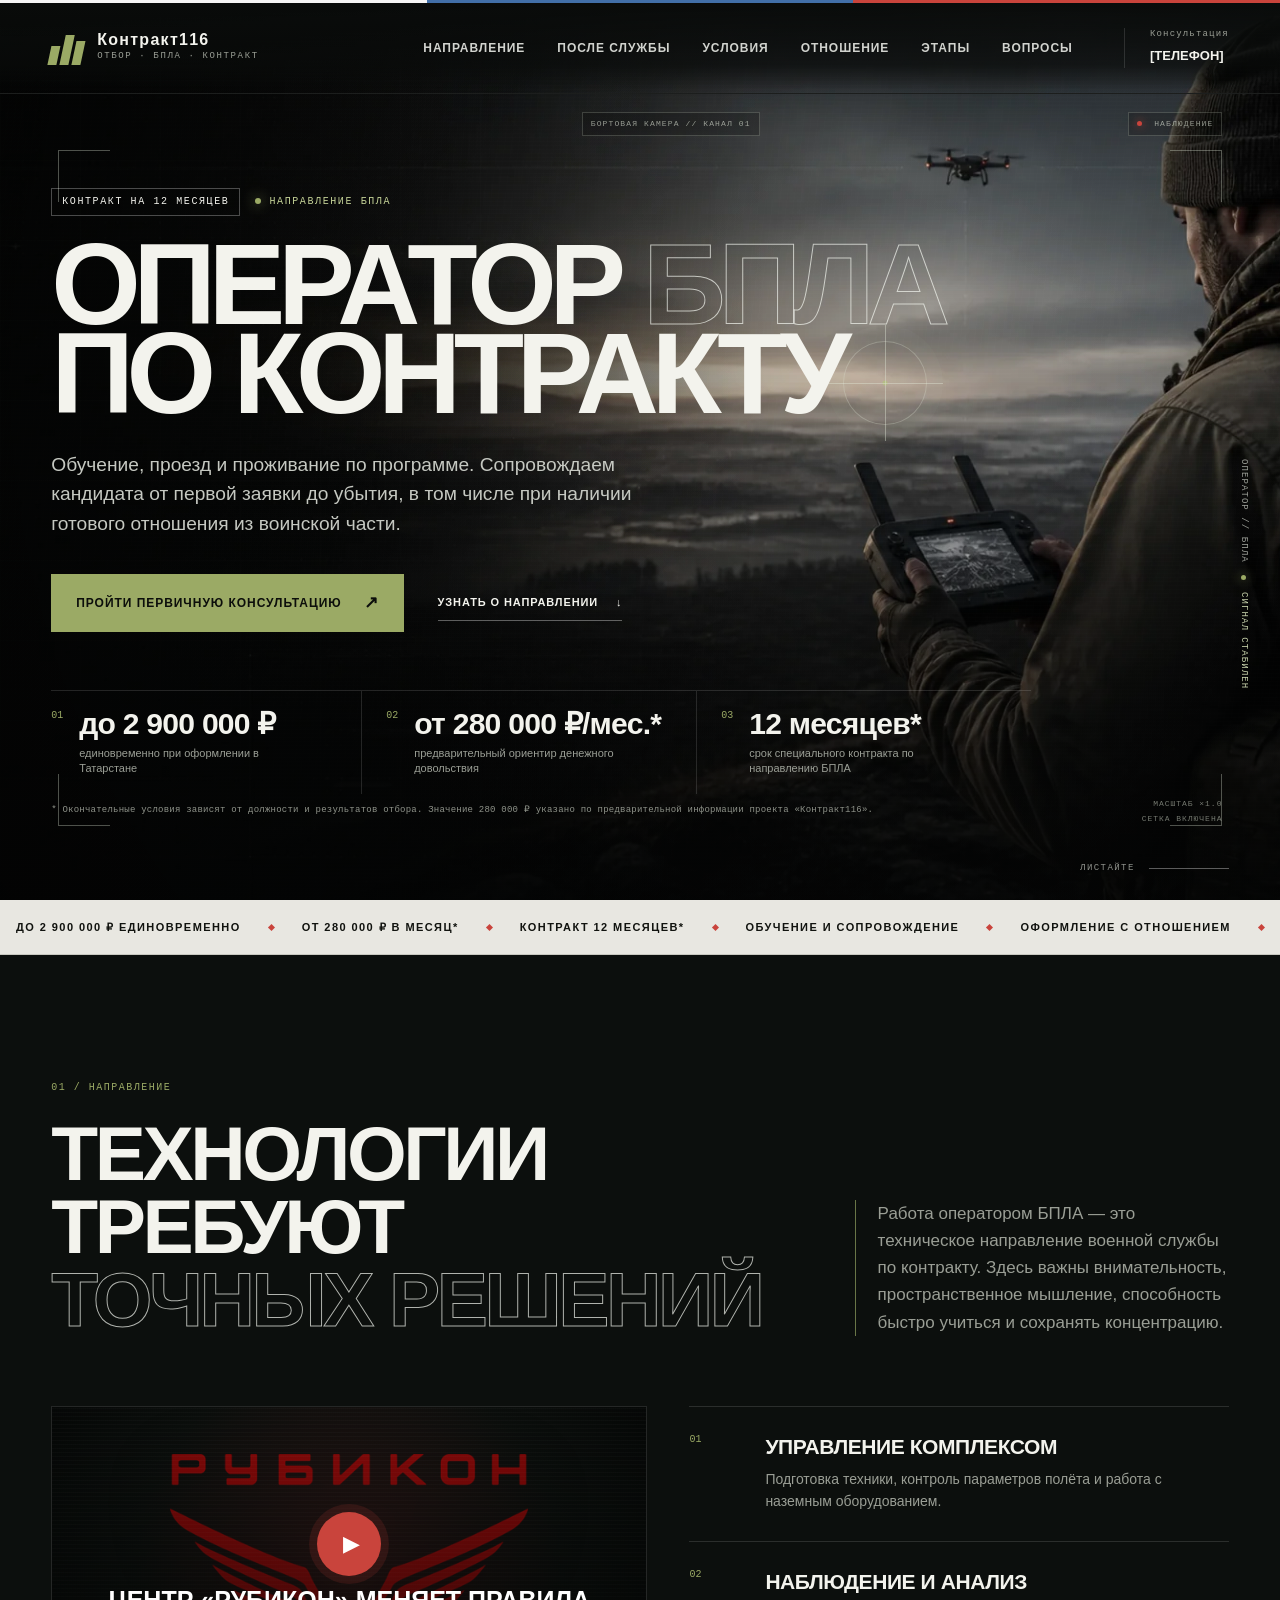
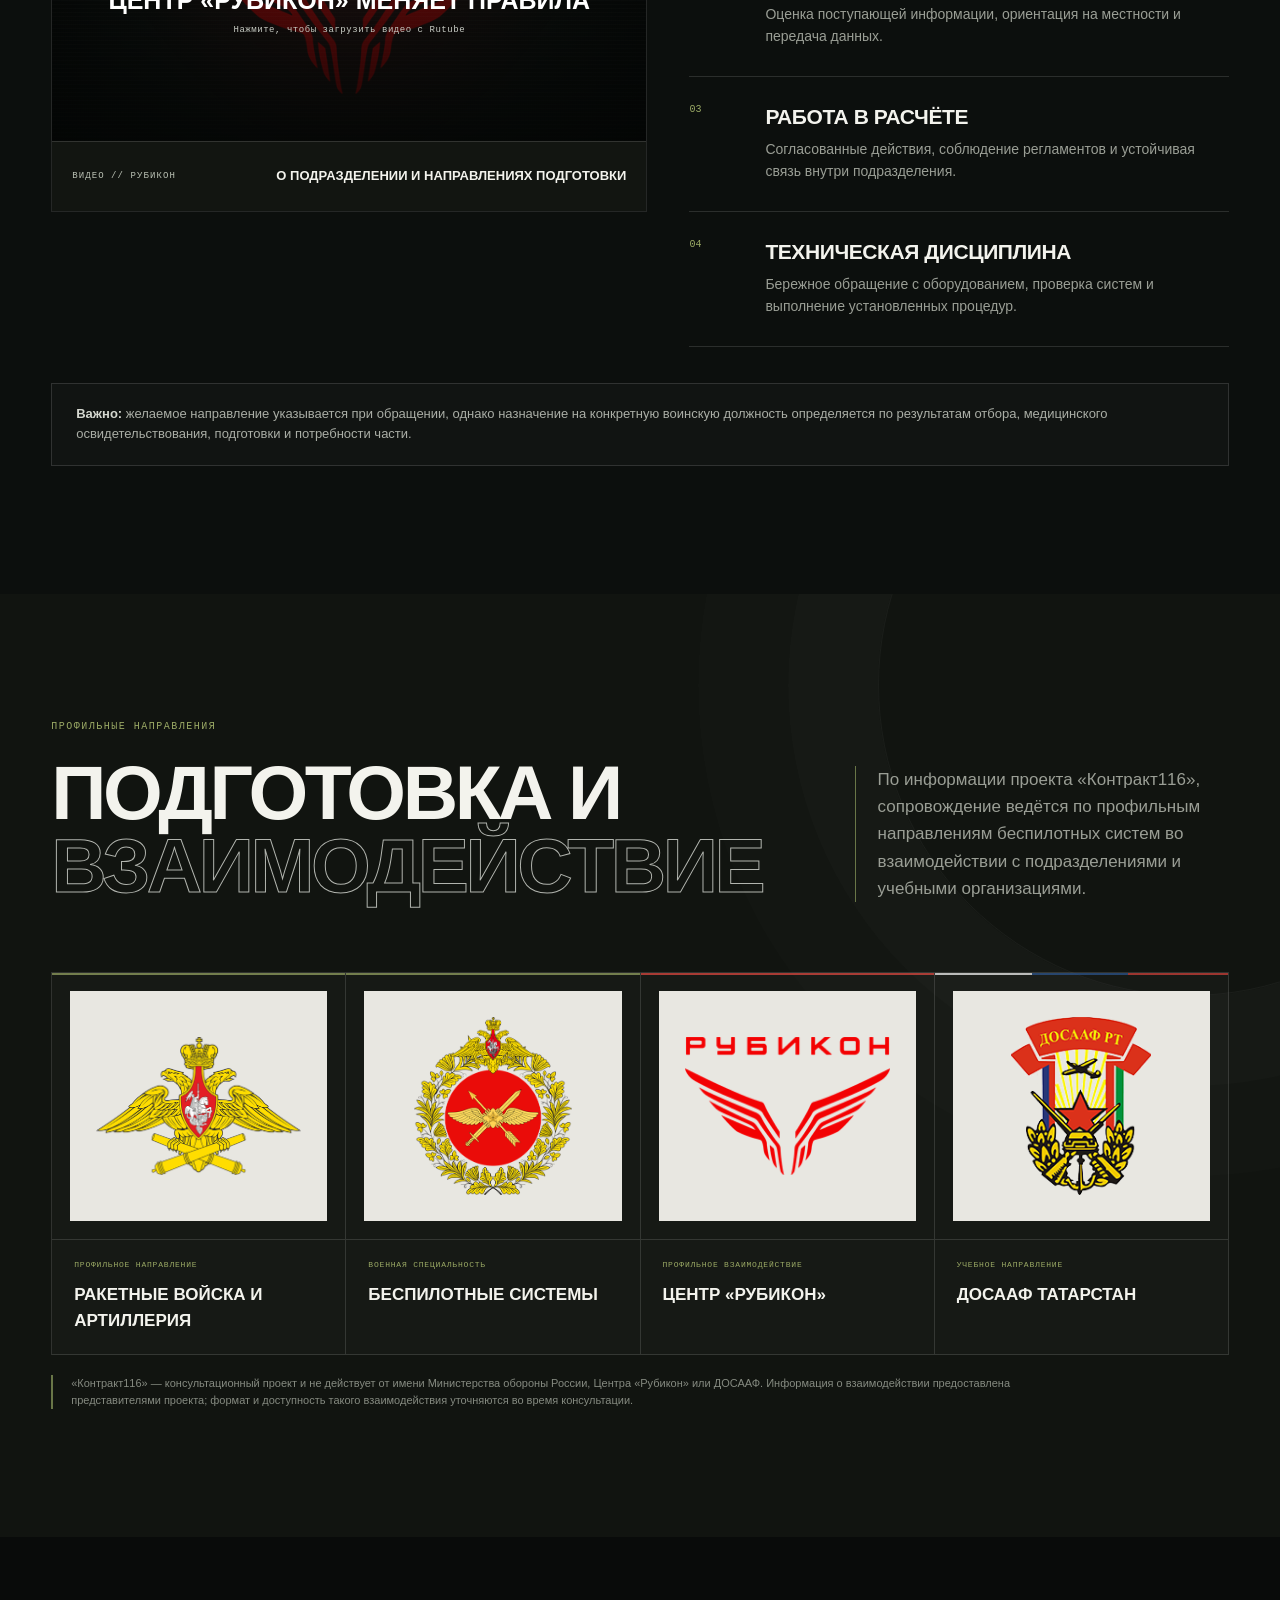
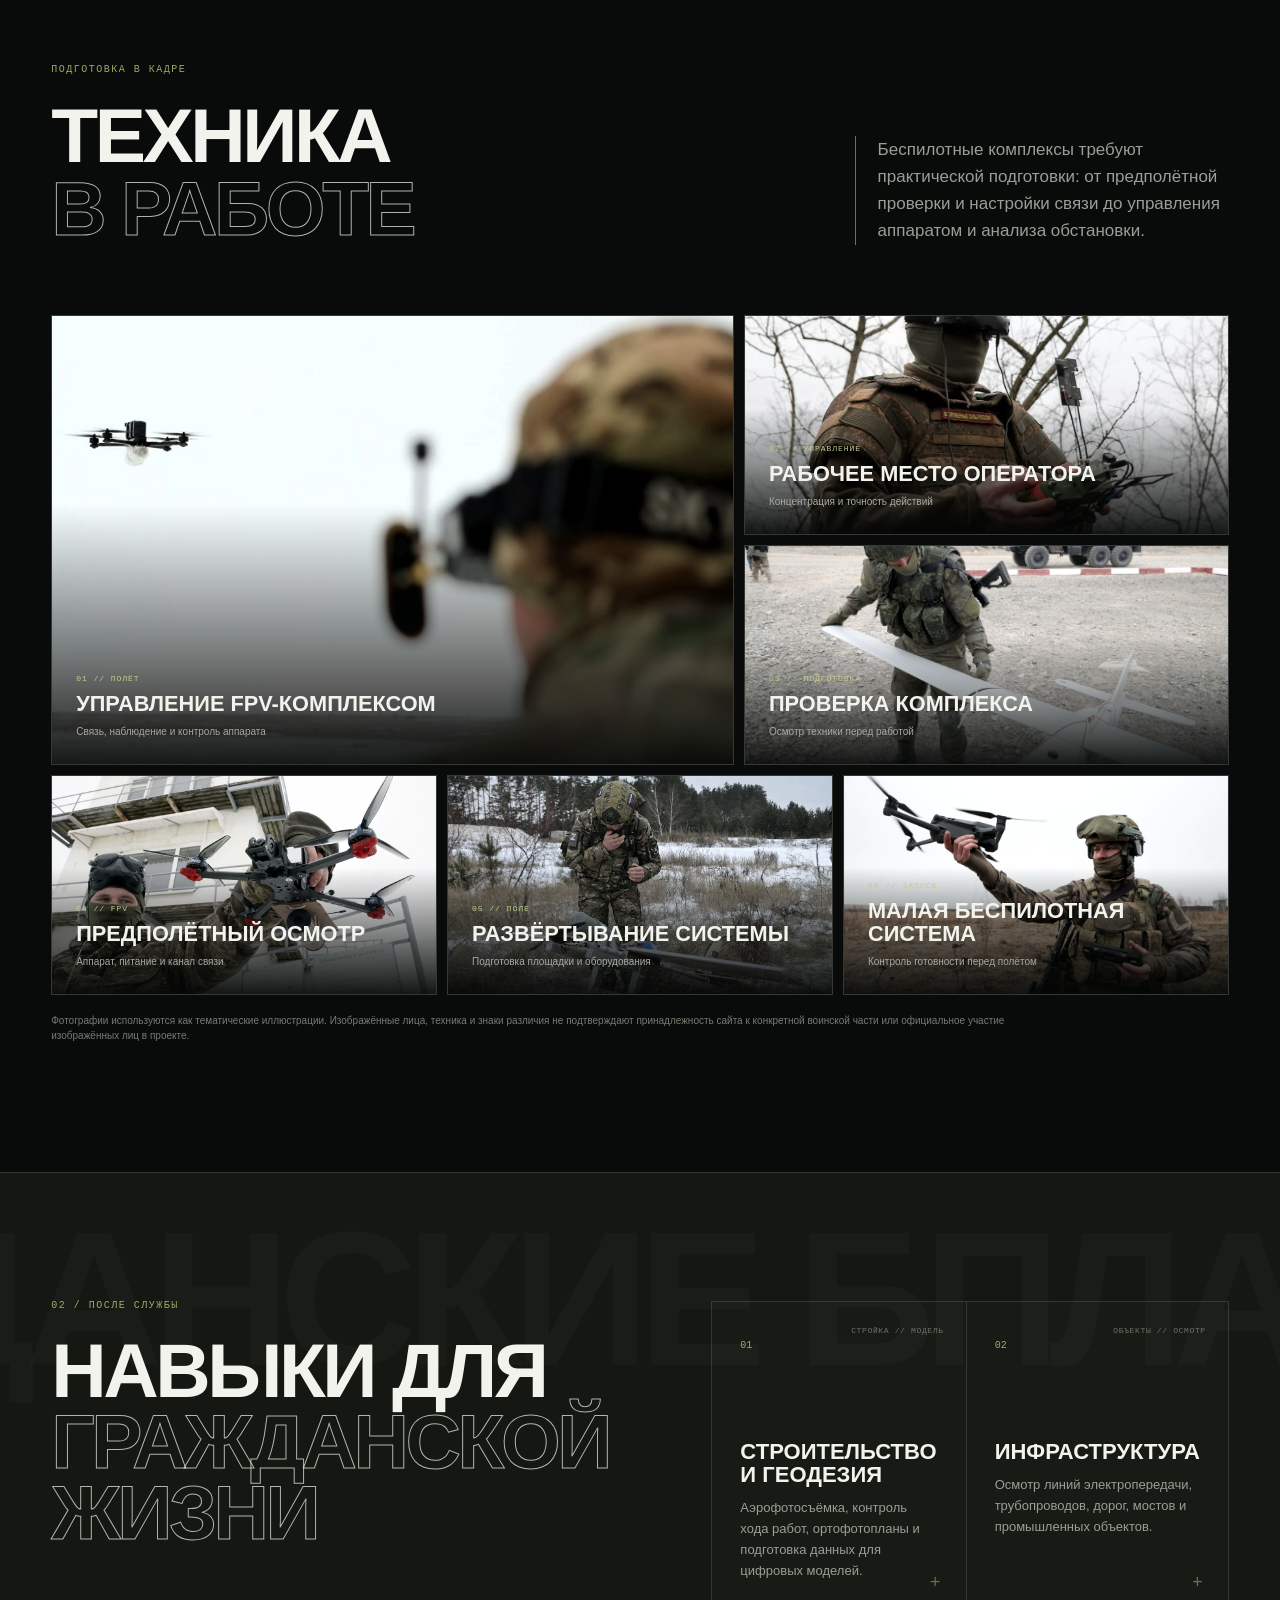
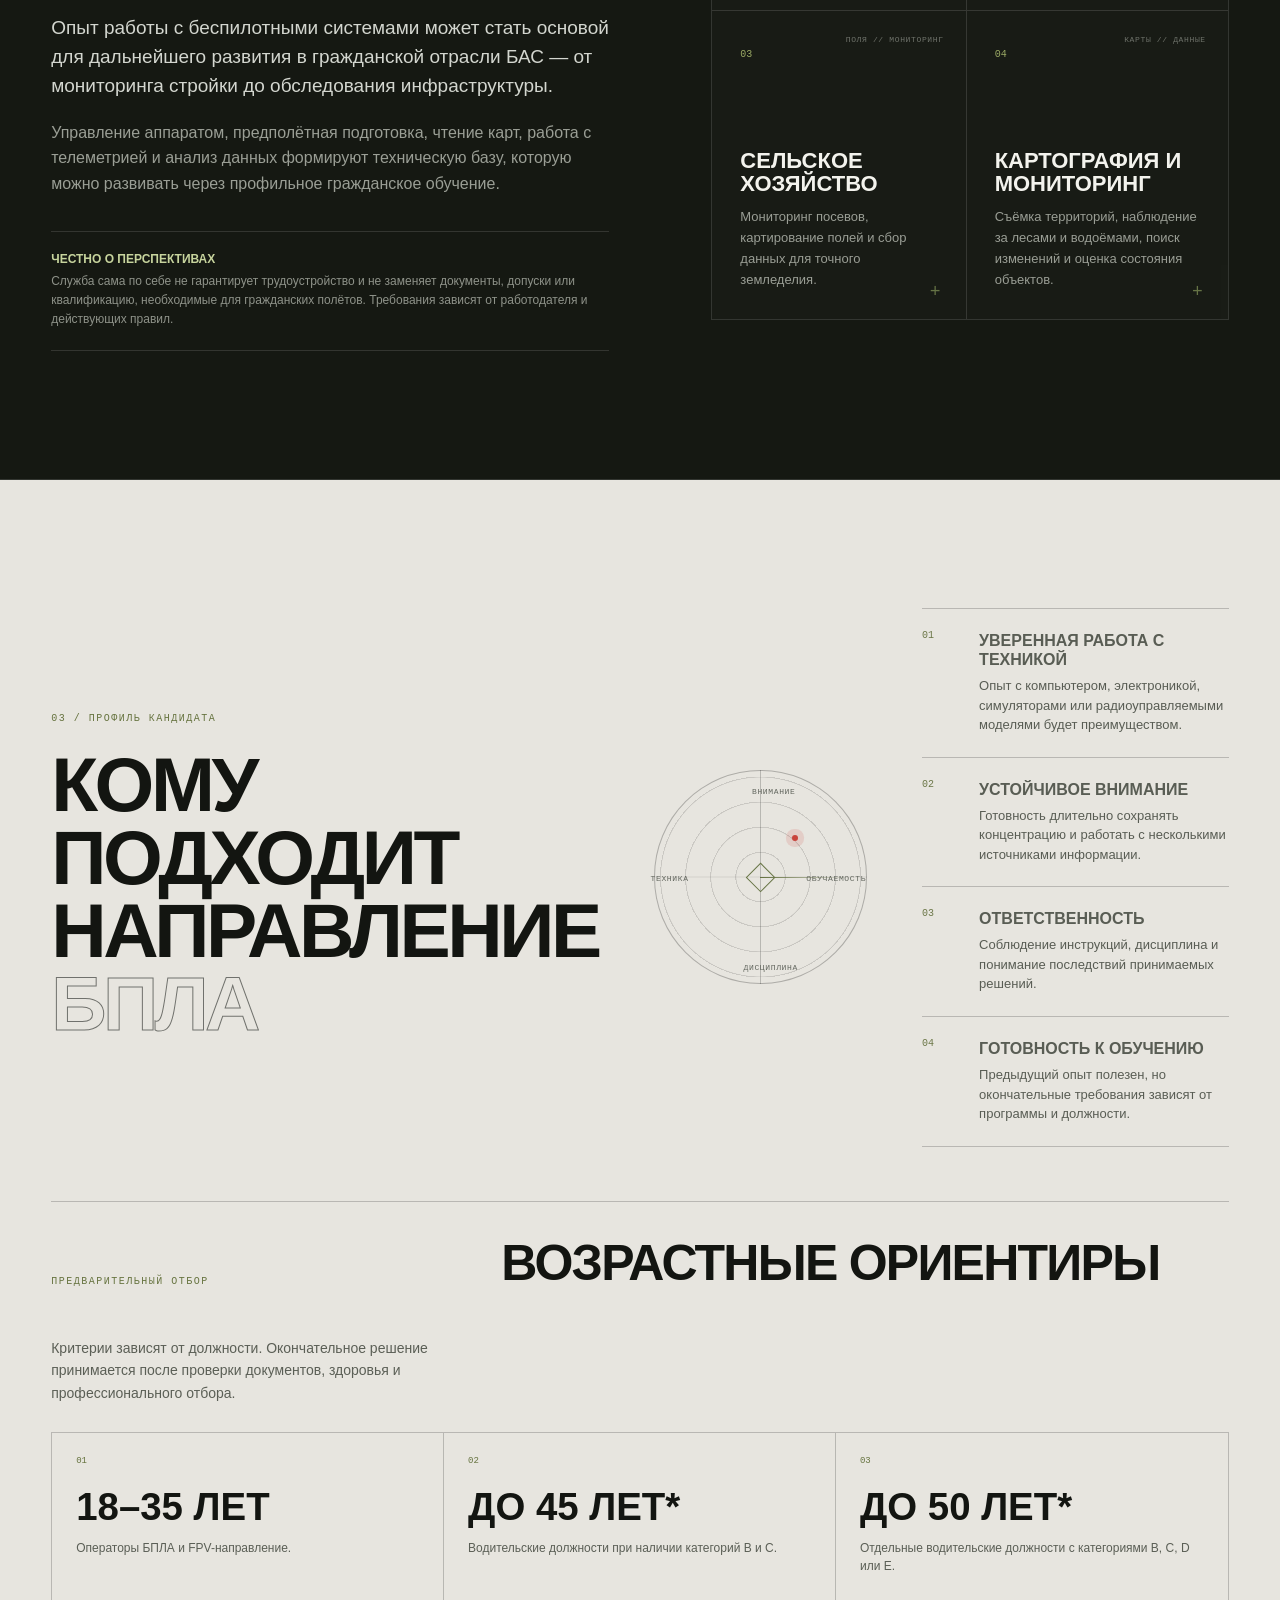
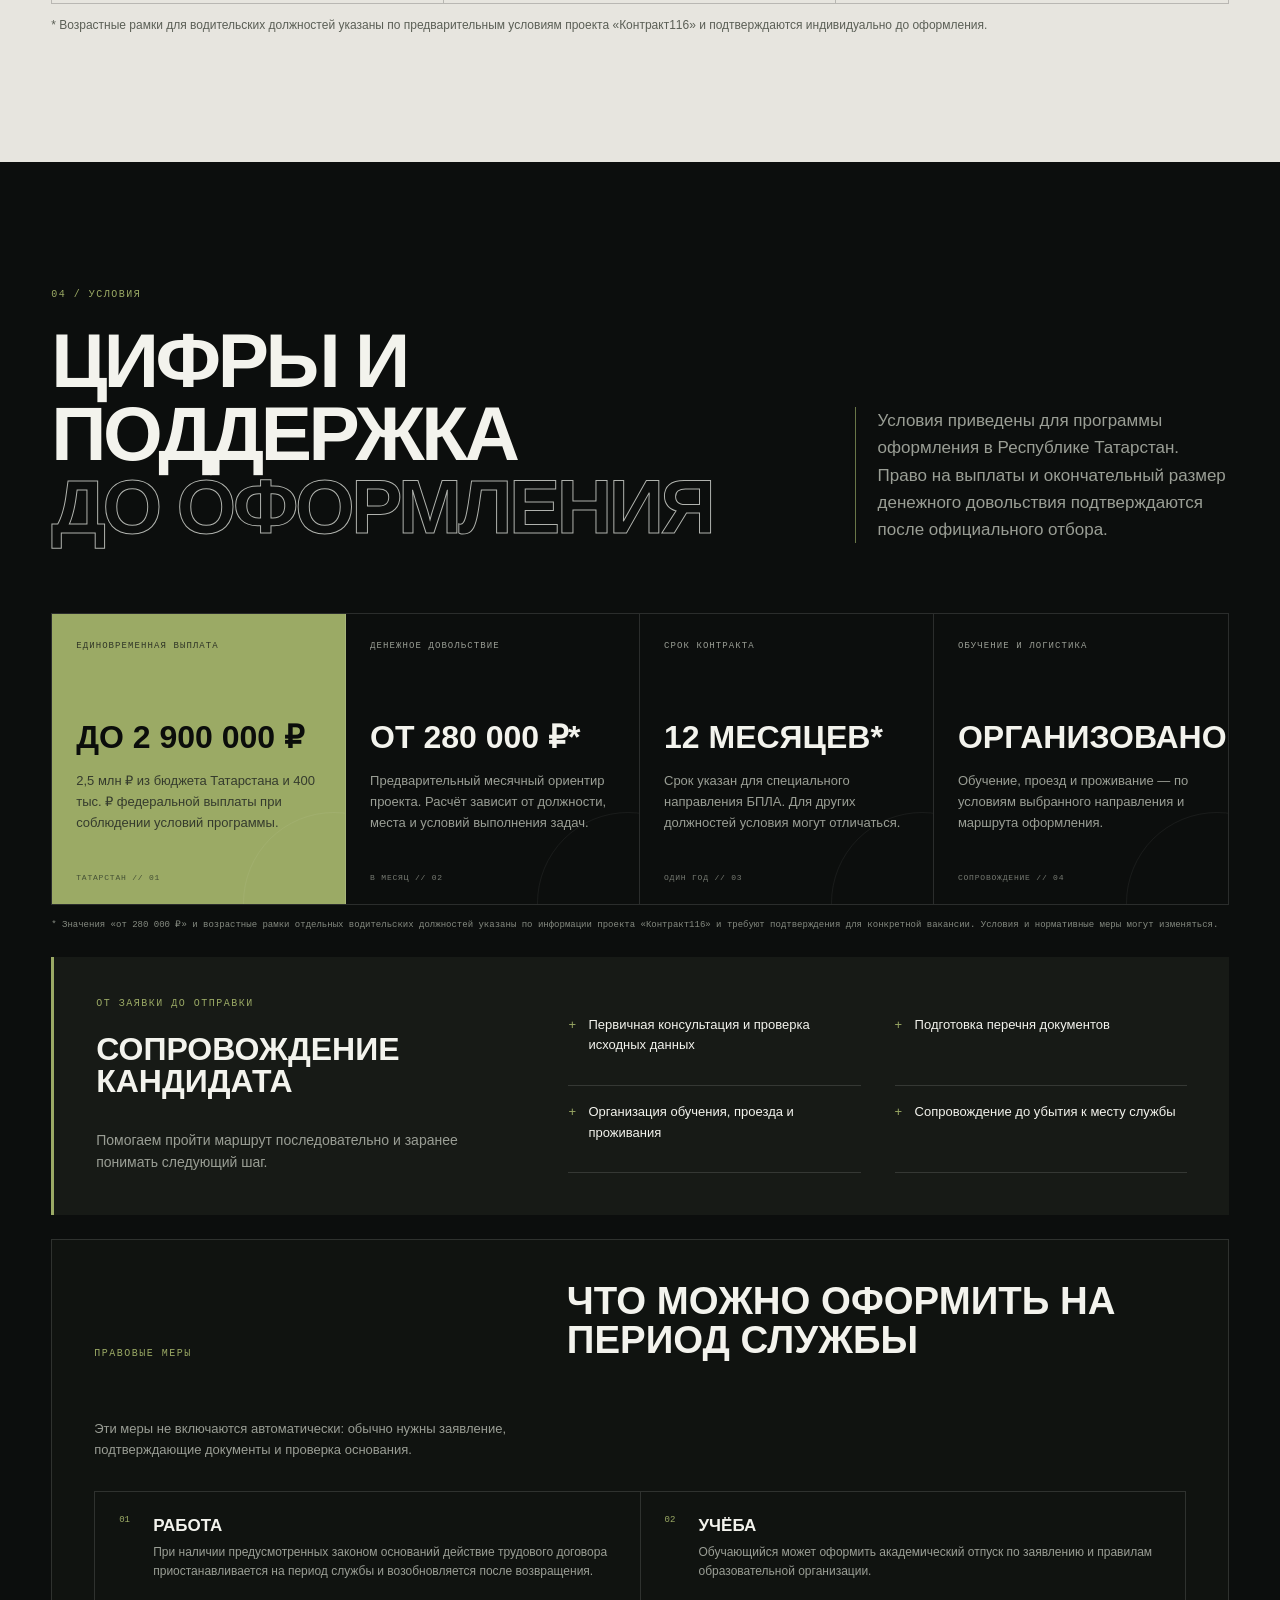
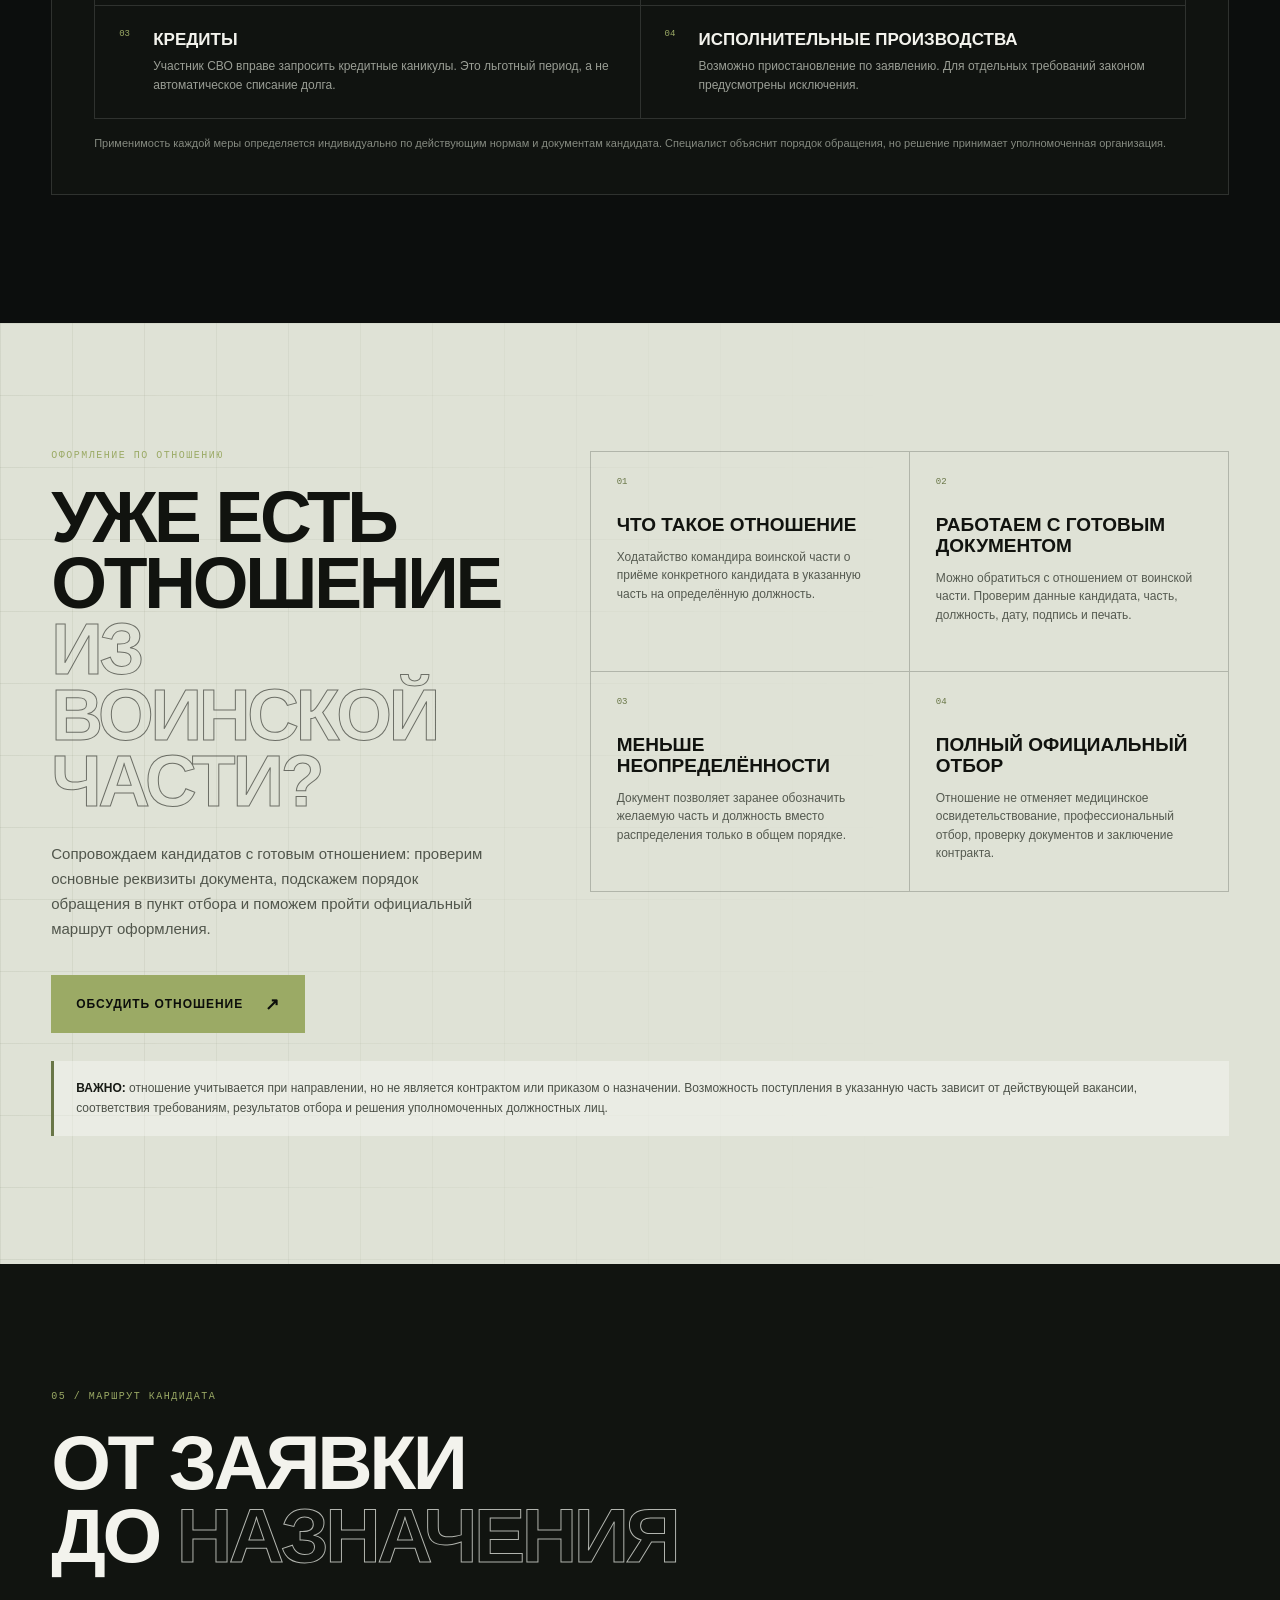
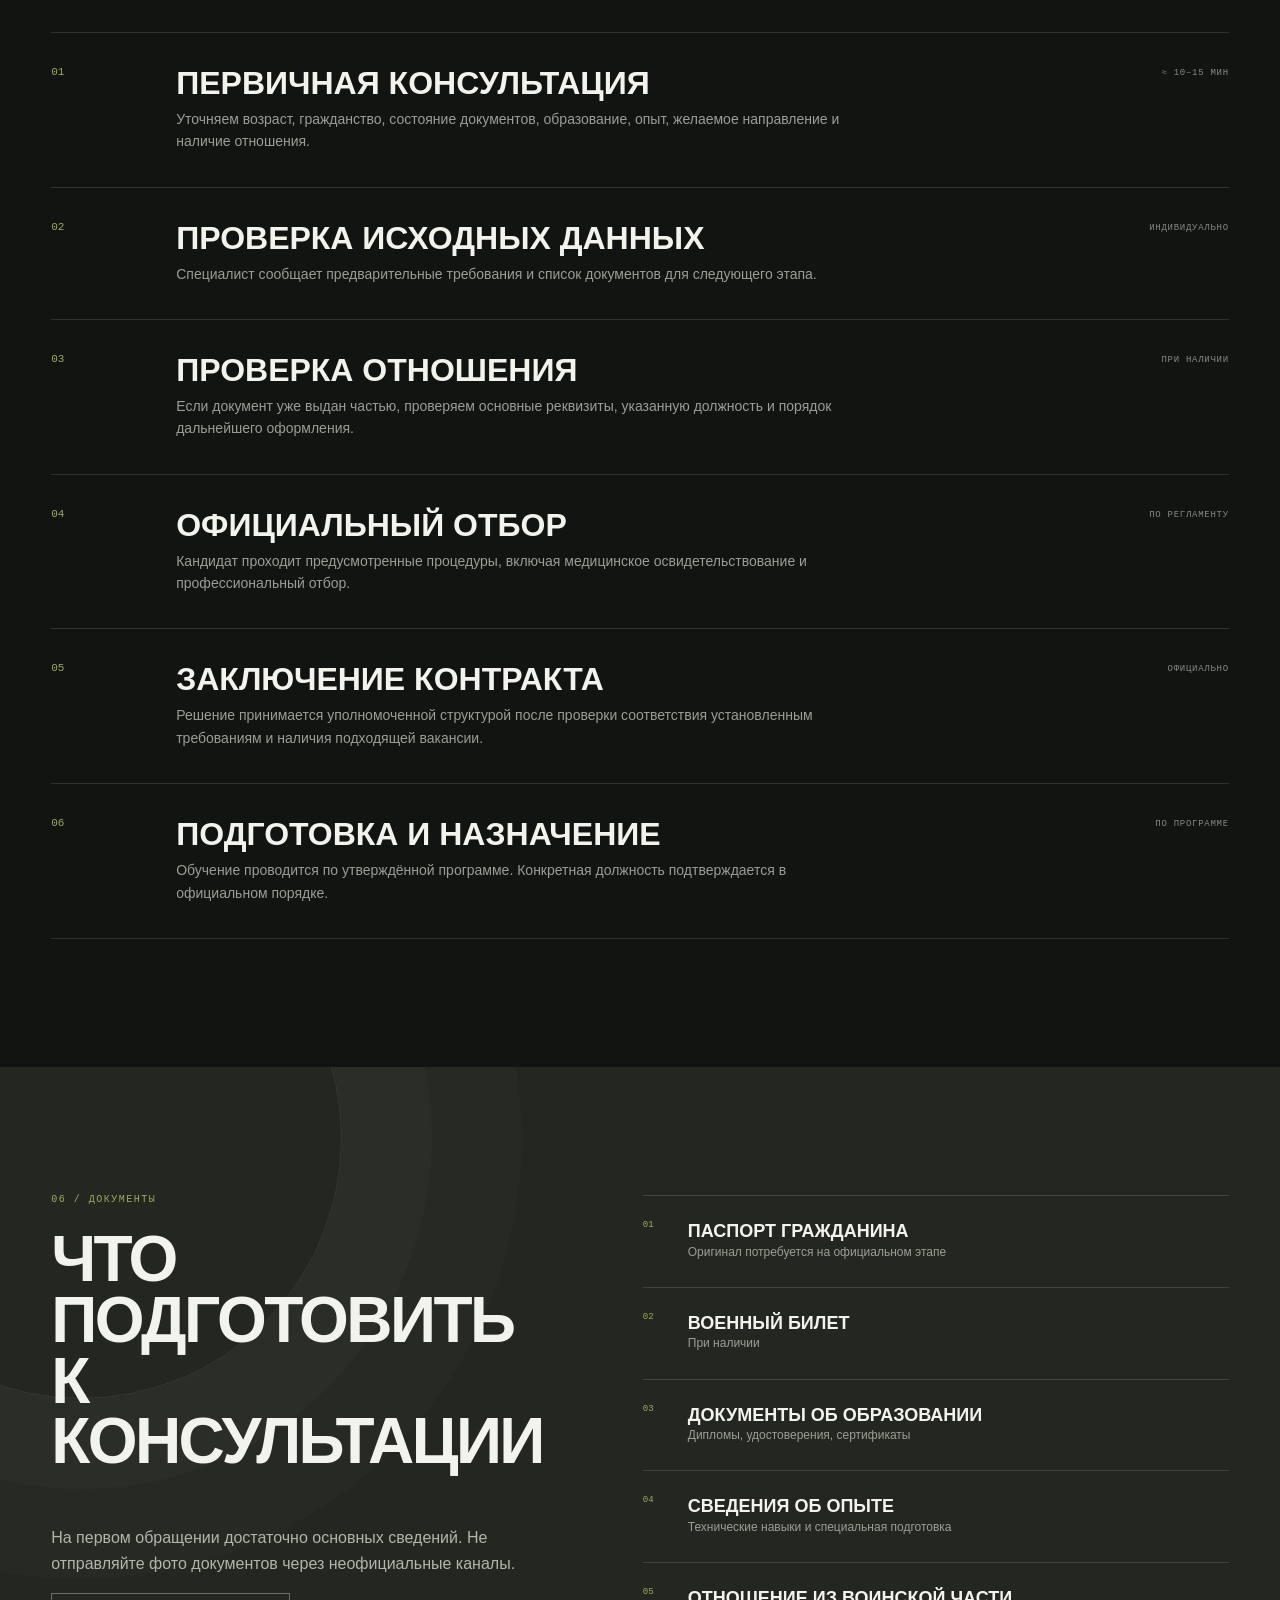
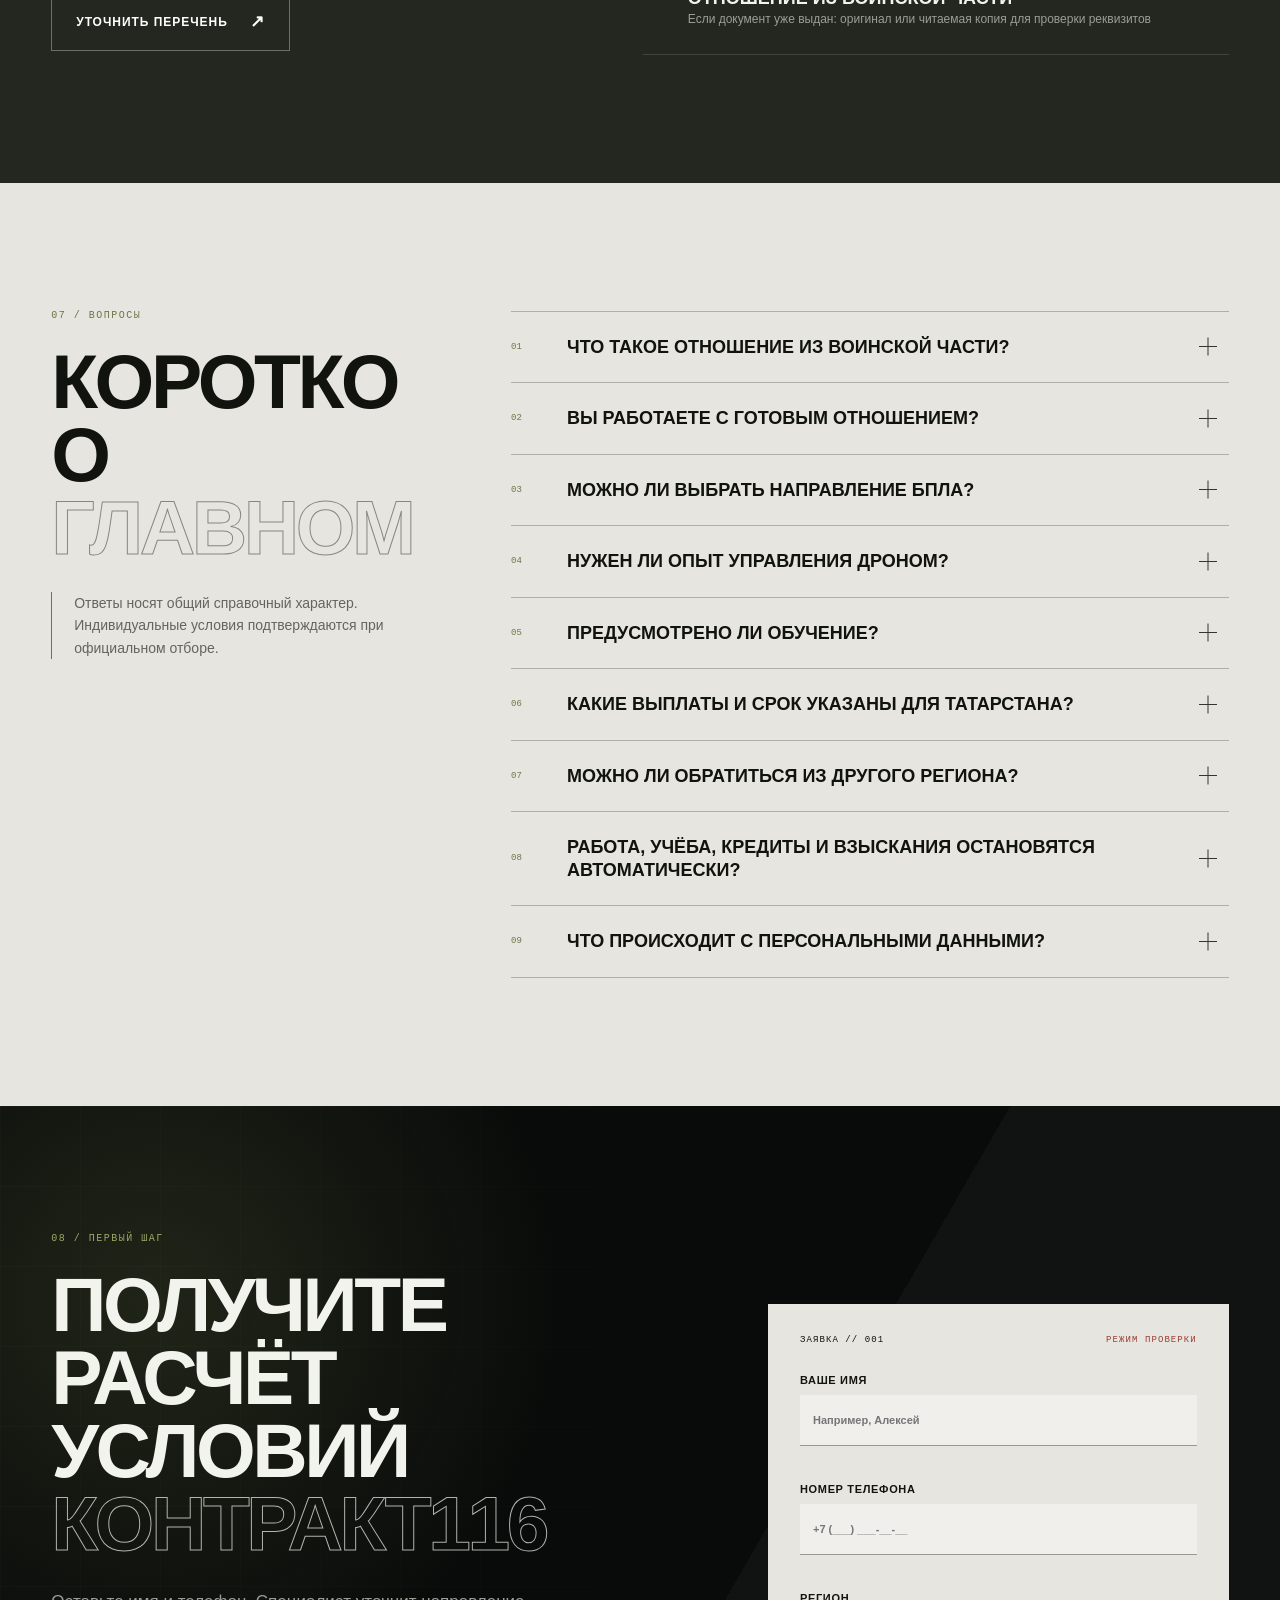
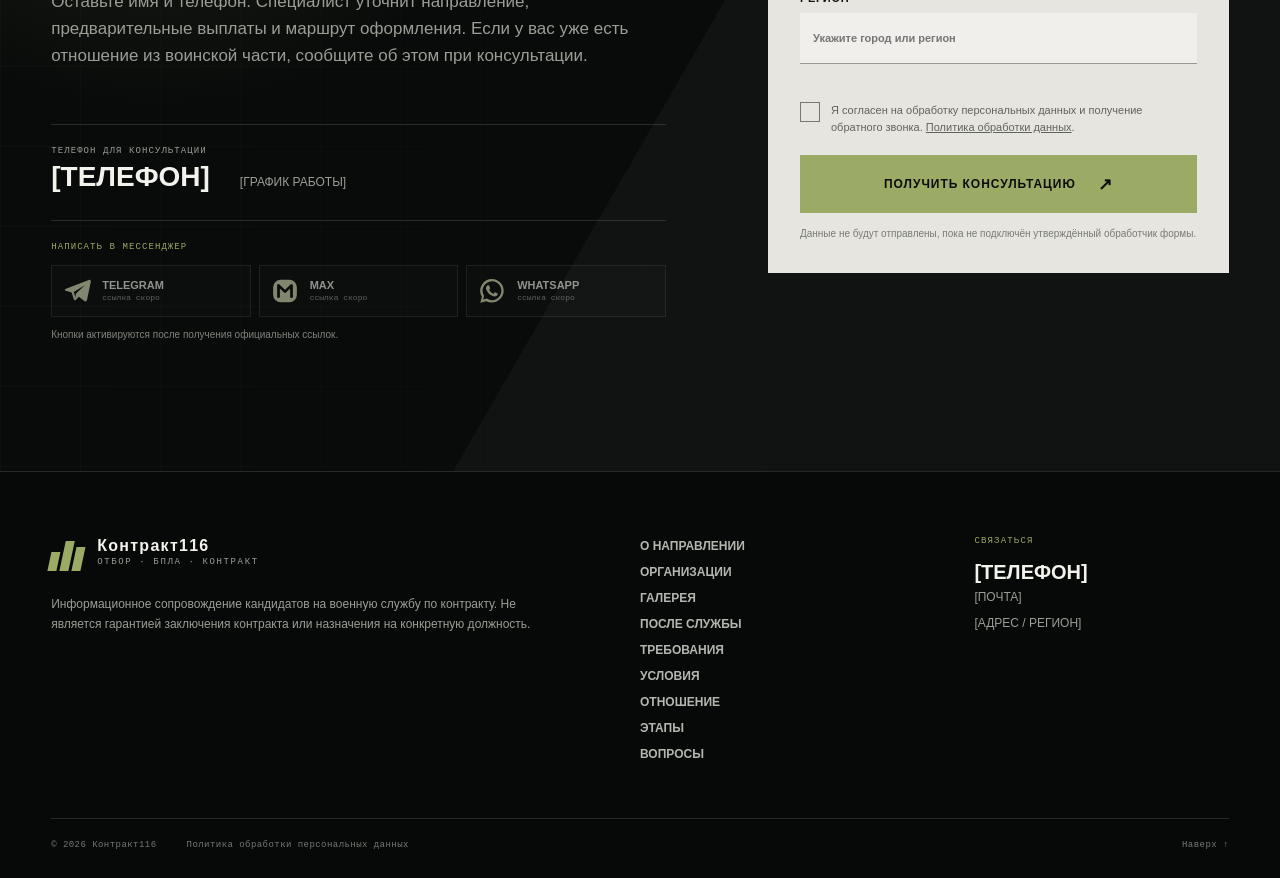
==== commit afd38302: "Добавить раздел об отношении, галерею и видео" ====
--- a/index.html
+++ b/index.html
@@ -1,286 +1,358 @@
-<!doctype html>
-<html lang="ru">
-<head>
-  <meta charset="utf-8">
-  <meta name="viewport" content="width=device-width, initial-scale=1">
-  <title>Контракт116 — оператор БПЛА по контракту в Татарстане</title>
-  <meta name="description" content="Контракт116: отбор на службу по контракту по направлению БПЛА в Татарстане. До 2,9 млн ₽ единовременно, срок 12 месяцев, обучение и сопровождение кандидатов.">
-  <meta name="robots" content="noindex, nofollow, noarchive, nosnippet, noimageindex">
-  <meta name="theme-color" content="#0b0d0c">
-  <link rel="canonical" href="https://anthon88-nch.github.io/operator-bpla-landing/">
-  <meta property="og:type" content="website">
-  <meta property="og:locale" content="ru_RU">
-  <meta property="og:title" content="Контракт116 — оператор БПЛА по контракту">
-  <meta property="og:description" content="До 2,9 млн ₽ единовременно, контракт на 12 месяцев, обучение и сопровождение кандидатов в Татарстане.">
-  <meta property="og:image" content="https://anthon88-nch.github.io/operator-bpla-landing/hero-operator.webp">
-  <meta name="twitter:card" content="summary_large_image">
-  <link rel="icon" href="favicon.png" type="image/png">
-  <link rel="stylesheet" href="styles.css?v=20260831-4">
-  <script type="application/ld+json">
-  {
-    "@context": "https://schema.org",
-    "@type": "Organization",
-    "name": "Контракт116",
-    "url": "https://anthon88-nch.github.io/operator-bpla-landing/",
-    "description": "Консультационное сопровождение кандидатов на военную службу по контракту по направлению БПЛА."
-  }
-  </script>
-  <script type="application/ld+json">
-  {
-    "@context": "https://schema.org",
-    "@type": "FAQPage",
-    "mainEntity": [
-      {
-        "@type": "Question",
-        "name": "Можно ли выбрать направление БПЛА при заключении контракта?",
-        "acceptedAnswer": {"@type": "Answer", "text": "Кандидат может обозначить желаемое направление. Окончательное назначение зависит от результатов отбора, состояния здоровья, подготовки и актуальной потребности воинской части."}
-      },
-      {
-        "@type": "Question",
-        "name": "Нужен ли опыт управления беспилотником?",
-        "acceptedAnswer": {"@type": "Answer", "text": "Предыдущий опыт может быть преимуществом, но не всегда является обязательным. Подготовка и допуск определяются программой обучения и требованиями конкретной должности."}
-      },
-      {
-        "@type": "Question",
-        "name": "Какие документы потребуются?",
-        "acceptedAnswer": {"@type": "Answer", "text": "Базовый перечень обычно включает паспорт, военный билет при наличии и документы об образовании. Точный список сообщит специалист после первичной консультации."}
-      }
-    ]
-  }
-  </script>
-</head>
-<body>
-  <a class="skip-link" href="#main">Перейти к содержанию</a>
-  <svg class="icon-sprite" aria-hidden="true">
-    <symbol id="icon-telegram" viewBox="0 0 24 24"><path d="M21.4 3.1 3.2 10.2c-1.2.5-1.2 1.2-.2 1.5l4.7 1.5 1.8 5.5c.3.9.8 1 1.4.4l2.6-2.5 4.7 3.5c.9.5 1.5.2 1.8-.9l3-14.4c.3-1.3-.5-1.9-1.6-1.7Zm-12 9.7 8.8-5.5-7.1 6.8-.3 3.1-1.4-4.4Z"/></symbol>
-    <symbol id="icon-max" viewBox="0 0 24 24"><rect x="2.5" y="3" width="19" height="18" rx="6"/><path d="M6.8 16.5v-9l5.2 5 5.2-5v9" fill="none" stroke="#0b0d0c" stroke-width="2.2" stroke-linecap="round" stroke-linejoin="round"/></symbol>
-    <symbol id="icon-whatsapp" viewBox="0 0 24 24"><path d="M12 2.4a9.4 9.4 0 0 0-8.1 14.2L2.6 21.4l4.9-1.3A9.4 9.4 0 1 0 12 2.4Zm0 16.9a7.4 7.4 0 0 1-3.8-1.1l-.4-.2-2.9.8.8-2.8-.2-.4A7.5 7.5 0 1 1 12 19.3Zm4.1-5.6c-.2-.1-1.3-.6-1.5-.7-.2-.1-.4-.1-.5.1l-.7.9c-.1.2-.3.2-.5.1-1.3-.6-2.3-1.6-3-2.8-.2-.3 0-.4.1-.6l.5-.6c.1-.2.1-.3 0-.5l-.7-1.7c-.2-.4-.4-.4-.6-.4h-.5c-.2 0-.5.1-.7.3-.8.8-1.1 1.8-.7 2.9.8 2.4 2.6 4.3 4.9 5.2.6.3 1.3.5 2 .5.9 0 1.8-.5 2.2-1.3.2-.4.2-.8.1-.9 0-.2-.2-.2-.4-.3Z"/></symbol>
-  </svg>
-  <header class="site-header" id="top">
-    <div class="tricolor" aria-hidden="true"><i></i><i></i><i></i></div>
-    <div class="container header-inner">
-      <a class="brand" href="#top" aria-label="На главную">
-        <span class="brand-mark" aria-hidden="true"><b></b><b></b><b></b></span>
-        <span><strong>Контракт116</strong><small>ОТБОР · БПЛА · КОНТРАКТ</small></span>
-      </a>
-      <nav class="desktop-nav" aria-label="Основная навигация">
-        <a href="#direction">Направление</a>
-        <a href="#civil-career">После службы</a>
-        <a href="#conditions">Условия</a>
-        <a href="#steps">Этапы</a>
-        <a href="#faq">Вопросы</a>
-      </nav>
-      <a class="header-contact" href="#application"><span>Консультация</span><strong>[ТЕЛЕФОН]</strong></a>
-      <button class="menu-button" type="button" aria-expanded="false" aria-controls="mobile-menu" aria-label="Открыть меню"><span></span><span></span></button>
-    </div>
-    <nav class="mobile-menu" id="mobile-menu" aria-label="Мобильная навигация" hidden>
-      <a href="#direction">Направление</a><a href="#civil-career">После службы</a><a href="#conditions">Условия</a><a href="#steps">Этапы</a><a href="#faq">Вопросы</a><a href="#application">Оставить заявку</a>
-    </nav>
-  </header>
-
-  <main id="main">
-    <section class="hero" aria-labelledby="hero-title">
-      <div class="hero-media" role="img" aria-label="Оператор управляет беспилотным летательным аппаратом на учебной местности"></div>
-      <div class="hero-grid" aria-hidden="true"></div>
-      <div class="camera-hud" aria-hidden="true">
-        <span class="camera-mode">БОРТОВАЯ КАМЕРА // КАНАЛ 01</span>
-        <span class="camera-state"><i></i> НАБЛЮДЕНИЕ</span>
-        <b class="camera-reticle"></b>
-        <i class="camera-corner camera-corner-tl"></i>
-        <i class="camera-corner camera-corner-tr"></i>
-        <i class="camera-corner camera-corner-bl"></i>
-        <i class="camera-corner camera-corner-br"></i>
-        <small>МАСШТАБ ×1.0<br>СЕТКА ВКЛЮЧЕНА</small>
-      </div>
-      <div class="container hero-content">
-        <div class="eyebrow"><span>КОНТРАКТ НА 12 МЕСЯЦЕВ</span><b>НАПРАВЛЕНИЕ БПЛА</b></div>
-        <h1 id="hero-title">Оператор <em>БПЛА</em><br>по контракту</h1>
-        <p class="hero-lead">Обучение, проезд и проживание по программе, а также сопровождение кандидата от первой заявки до убытия к месту службы.</p>
-        <div class="hero-actions">
-          <a class="button button-primary" href="#application">Пройти первичную консультацию <span>↗</span></a>
-          <a class="text-link" href="#direction">Узнать о направлении <span>↓</span></a>
-        </div>
-        <ul class="hero-facts hero-offer-facts" aria-label="Основные условия">
-          <li><span>01</span><strong>до 2 900 000 ₽</strong><small>единовременно при оформлении в Татарстане</small></li>
-          <li><span>02</span><strong>от 280 000 ₽/мес.*</strong><small>предварительный ориентир денежного довольствия</small></li>
-          <li><span>03</span><strong>12 месяцев*</strong><small>срок специального контракта по направлению БПЛА</small></li>
-        </ul>
-        <p class="hero-offer-note">* Окончательные условия зависят от должности и результатов отбора. Значение 280 000 ₽ указано по предварительной информации проекта «Контракт116».</p>
-      </div>
-      <div class="hero-status" aria-hidden="true"><span>ОПЕРАТОР // БПЛА</span><i></i><b>СИГНАЛ СТАБИЛЕН</b></div>
-      <div class="hero-scroll" aria-hidden="true">ЛИСТАЙТЕ <span></span></div>
-    </section>
-
-    <section class="ticker" aria-label="Тематика сайта">
-      <div><span>ДО 2 900 000 ₽ ЕДИНОВРЕМЕННО</span><i></i><span>ОТ 280 000 ₽ В МЕСЯЦ*</span><i></i><span>КОНТРАКТ 12 МЕСЯЦЕВ*</span><i></i><span>ОБУЧЕНИЕ И СОПРОВОЖДЕНИЕ</span><i></i></div>
-    </section>
-
-    <section class="section intro" id="direction">
-      <div class="container">
-        <div class="section-heading split-heading">
-          <div><span class="section-index">01 / НАПРАВЛЕНИЕ</span><h2>Технологии требуют<br><em>точных решений</em></h2></div>
-          <p>Работа оператором БПЛА — это техническое направление военной службы по контракту. Здесь важны внимательность, пространственное мышление, способность быстро учиться и сохранять концентрацию.</p>
-        </div>
-        <div class="role-layout">
-          <figure class="training-photo">
-            <img src="training-operator.webp" width="1536" height="1024" loading="lazy" alt="Подготовка оператора БПЛА за учебным комплексом">
-            <figcaption><span>ПОДГОТОВКА // 02</span><b>Подготовка и работа с оборудованием</b></figcaption>
-          </figure>
-          <div class="role-cards">
-            <article><span>01</span><div><h3>Управление комплексом</h3><p>Подготовка техники, контроль параметров полёта и работа с наземным оборудованием.</p></div></article>
-            <article><span>02</span><div><h3>Наблюдение и анализ</h3><p>Оценка поступающей информации, ориентация на местности и передача данных.</p></div></article>
-            <article><span>03</span><div><h3>Работа в расчёте</h3><p>Согласованные действия, соблюдение регламентов и устойчивая связь внутри подразделения.</p></div></article>
-            <article><span>04</span><div><h3>Техническая дисциплина</h3><p>Бережное обращение с оборудованием, проверка систем и выполнение установленных процедур.</p></div></article>
+<!doctype html>
+<html lang="ru">
+<head>
+  <meta charset="utf-8">
+  <meta name="viewport" content="width=device-width, initial-scale=1">
+  <title>Контракт116 — оператор БПЛА по контракту в Татарстане</title>
+  <meta name="description" content="Контракт116: служба по контракту оператором БПЛА в Татарстане. До 2,9 млн ₽, 12 месяцев, обучение и сопровождение с отношением из воинской части.">
+  <meta name="robots" content="noindex, nofollow, noarchive, nosnippet, noimageindex">
+  <meta name="theme-color" content="#0b0d0c">
+  <link rel="canonical" href="https://anthon88-nch.github.io/operator-bpla-landing/">
+  <meta property="og:type" content="website">
+  <meta property="og:locale" content="ru_RU">
+  <meta property="og:title" content="Контракт116 — оператор БПЛА по контракту">
+  <meta property="og:description" content="До 2,9 млн ₽, контракт на 12 месяцев, обучение и сопровождение кандидатов, в том числе с отношением из воинской части.">
+  <meta property="og:image" content="https://anthon88-nch.github.io/operator-bpla-landing/hero-operator.webp">
+  <meta name="twitter:card" content="summary_large_image">
+  <link rel="icon" href="favicon.png" type="image/png">
+  <link rel="stylesheet" href="styles.css?v=20260831-9">
+  <script type="application/ld+json">
+  {
+    "@context": "https://schema.org",
+    "@type": "Organization",
+    "name": "Контракт116",
+    "url": "https://anthon88-nch.github.io/operator-bpla-landing/",
+    "description": "Консультационное сопровождение кандидатов на военную службу по контракту по направлению БПЛА, в том числе при наличии отношения из воинской части."
+  }
+  </script>
+  <script type="application/ld+json">
+  {
+    "@context": "https://schema.org",
+    "@type": "FAQPage",
+    "mainEntity": [
+      {
+        "@type": "Question",
+        "name": "Можно ли выбрать направление БПЛА при заключении контракта?",
+        "acceptedAnswer": {"@type": "Answer", "text": "Кандидат может обозначить желаемое направление. Окончательное назначение зависит от результатов отбора, состояния здоровья, подготовки и актуальной потребности воинской части."}
+      },
+      {
+        "@type": "Question",
+        "name": "Нужен ли опыт управления беспилотником?",
+        "acceptedAnswer": {"@type": "Answer", "text": "Предыдущий опыт может быть преимуществом, но не всегда является обязательным. Подготовка и допуск определяются программой обучения и требованиями конкретной должности."}
+      },
+      {
+        "@type": "Question",
+        "name": "Какие документы потребуются?",
+        "acceptedAnswer": {"@type": "Answer", "text": "Базовый перечень обычно включает паспорт, военный билет при наличии и документы об образовании. Точный список сообщит специалист после первичной консультации."}
+      },
+      {
+        "@type": "Question",
+        "name": "Что такое отношение из воинской части?",
+        "acceptedAnswer": {"@type": "Answer", "text": "Это ходатайство командира воинской части о приёме конкретного кандидата в указанную часть на определённую должность. Отношение не заменяет контракт и официальный отбор."}
+      },
+      {
+        "@type": "Question",
+        "name": "Гарантирует ли отношение назначение в конкретную часть?",
+        "acceptedAnswer": {"@type": "Answer", "text": "Нет. Возможность направления зависит от действующей вакансии, соответствия кандидата требованиям, результатов отбора и решения уполномоченных должностных лиц."}
+      }
+    ]
+  }
+  </script>
+</head>
+<body>
+  <a class="skip-link" href="#main">Перейти к содержанию</a>
+  <svg class="icon-sprite" aria-hidden="true">
+    <symbol id="icon-telegram" viewBox="0 0 24 24"><path d="M21.4 3.1 3.2 10.2c-1.2.5-1.2 1.2-.2 1.5l4.7 1.5 1.8 5.5c.3.9.8 1 1.4.4l2.6-2.5 4.7 3.5c.9.5 1.5.2 1.8-.9l3-14.4c.3-1.3-.5-1.9-1.6-1.7Zm-12 9.7 8.8-5.5-7.1 6.8-.3 3.1-1.4-4.4Z"/></symbol>
+    <symbol id="icon-max" viewBox="0 0 24 24"><rect x="2.5" y="3" width="19" height="18" rx="6"/><path d="M6.8 16.5v-9l5.2 5 5.2-5v9" fill="none" stroke="#0b0d0c" stroke-width="2.2" stroke-linecap="round" stroke-linejoin="round"/></symbol>
+    <symbol id="icon-whatsapp" viewBox="0 0 24 24"><path d="M12 2.4a9.4 9.4 0 0 0-8.1 14.2L2.6 21.4l4.9-1.3A9.4 9.4 0 1 0 12 2.4Zm0 16.9a7.4 7.4 0 0 1-3.8-1.1l-.4-.2-2.9.8.8-2.8-.2-.4A7.5 7.5 0 1 1 12 19.3Zm4.1-5.6c-.2-.1-1.3-.6-1.5-.7-.2-.1-.4-.1-.5.1l-.7.9c-.1.2-.3.2-.5.1-1.3-.6-2.3-1.6-3-2.8-.2-.3 0-.4.1-.6l.5-.6c.1-.2.1-.3 0-.5l-.7-1.7c-.2-.4-.4-.4-.6-.4h-.5c-.2 0-.5.1-.7.3-.8.8-1.1 1.8-.7 2.9.8 2.4 2.6 4.3 4.9 5.2.6.3 1.3.5 2 .5.9 0 1.8-.5 2.2-1.3.2-.4.2-.8.1-.9 0-.2-.2-.2-.4-.3Z"/></symbol>
+  </svg>
+  <header class="site-header" id="top">
+    <div class="tricolor" aria-hidden="true"><i></i><i></i><i></i></div>
+    <div class="container header-inner">
+      <a class="brand" href="#top" aria-label="На главную">
+        <span class="brand-mark" aria-hidden="true"><b></b><b></b><b></b></span>
+        <span><strong>Контракт116</strong><small>ОТБОР · БПЛА · КОНТРАКТ</small></span>
+      </a>
+      <nav class="desktop-nav" aria-label="Основная навигация">
+        <a href="#direction">Направление</a>
+        <a href="#civil-career">После службы</a>
+        <a href="#conditions">Условия</a>
+        <a href="#relation">Отношение</a>
+        <a href="#steps">Этапы</a>
+        <a href="#faq">Вопросы</a>
+      </nav>
+      <a class="header-contact" href="#application"><span>Консультация</span><strong>[ТЕЛЕФОН]</strong></a>
+      <button class="menu-button" type="button" aria-expanded="false" aria-controls="mobile-menu" aria-label="Открыть меню"><span></span><span></span></button>
+    </div>
+    <nav class="mobile-menu" id="mobile-menu" aria-label="Мобильная навигация" hidden>
+      <a href="#direction">Направление</a><a href="#affiliations">Организации</a><a href="#gallery">Галерея</a><a href="#civil-career">После службы</a><a href="#conditions">Условия</a><a href="#relation">Отношение</a><a href="#steps">Этапы</a><a href="#faq">Вопросы</a><a href="#application">Оставить заявку</a>
+    </nav>
+  </header>
+
+  <main id="main">
+    <section class="hero" aria-labelledby="hero-title">
+      <div class="hero-media" role="img" aria-label="Оператор управляет беспилотным летательным аппаратом на учебной местности"></div>
+      <div class="hero-grid" aria-hidden="true"></div>
+      <div class="camera-hud" aria-hidden="true">
+        <span class="camera-mode">БОРТОВАЯ КАМЕРА // КАНАЛ 01</span>
+        <span class="camera-state"><i></i> НАБЛЮДЕНИЕ</span>
+        <b class="camera-reticle"></b>
+        <i class="camera-corner camera-corner-tl"></i>
+        <i class="camera-corner camera-corner-tr"></i>
+        <i class="camera-corner camera-corner-bl"></i>
+        <i class="camera-corner camera-corner-br"></i>
+        <small>МАСШТАБ ×1.0<br>СЕТКА ВКЛЮЧЕНА</small>
+      </div>
+      <div class="container hero-content">
+        <div class="eyebrow"><span>КОНТРАКТ НА 12 МЕСЯЦЕВ</span><b>НАПРАВЛЕНИЕ БПЛА</b></div>
+        <h1 id="hero-title">Оператор <em>БПЛА</em><br>по контракту</h1>
+        <p class="hero-lead">Обучение, проезд и проживание по программе. Сопровождаем кандидата от первой заявки до убытия, в том числе при наличии готового отношения из воинской части.</p>
+        <div class="hero-actions">
+          <a class="button button-primary" href="#application">Пройти первичную консультацию <span>↗</span></a>
+          <a class="text-link" href="#direction">Узнать о направлении <span>↓</span></a>
+        </div>
+        <ul class="hero-facts hero-offer-facts" aria-label="Основные условия">
+          <li><span>01</span><strong>до 2 900 000 ₽</strong><small>единовременно при оформлении в Татарстане</small></li>
+          <li><span>02</span><strong>от 280 000 ₽/мес.*</strong><small>предварительный ориентир денежного довольствия</small></li>
+          <li><span>03</span><strong>12 месяцев*</strong><small>срок специального контракта по направлению БПЛА</small></li>
+        </ul>
+        <p class="hero-offer-note">* Окончательные условия зависят от должности и результатов отбора. Значение 280 000 ₽ указано по предварительной информации проекта «Контракт116».</p>
+      </div>
+      <div class="hero-status" aria-hidden="true"><span>ОПЕРАТОР // БПЛА</span><i></i><b>СИГНАЛ СТАБИЛЕН</b></div>
+      <div class="hero-scroll" aria-hidden="true">ЛИСТАЙТЕ <span></span></div>
+    </section>
+
+    <section class="ticker" aria-label="Тематика сайта">
+      <div><span>ДО 2 900 000 ₽ ЕДИНОВРЕМЕННО</span><i></i><span>ОТ 280 000 ₽ В МЕСЯЦ*</span><i></i><span>КОНТРАКТ 12 МЕСЯЦЕВ*</span><i></i><span>ОБУЧЕНИЕ И СОПРОВОЖДЕНИЕ</span><i></i><span>ОФОРМЛЕНИЕ С ОТНОШЕНИЕМ</span><i></i></div>
+    </section>
+
+    <section class="section intro" id="direction">
+      <div class="container">
+        <div class="section-heading split-heading">
+          <div><span class="section-index">01 / НАПРАВЛЕНИЕ</span><h2>Технологии требуют<br><em>точных решений</em></h2></div>
+          <p>Работа оператором БПЛА — это техническое направление военной службы по контракту. Здесь важны внимательность, пространственное мышление, способность быстро учиться и сохранять концентрацию.</p>
+        </div>
+        <div class="role-layout">
+          <div class="training-video">
+            <button class="video-facade" type="button" data-rutube-src="https://rutube.ru/play/embed/d84282c750fe02c0e7178fe0c18d2f6b/?autoplay=1" aria-label="Воспроизвести видео Центр Рубикон меняет правила. После нажатия загрузится проигрыватель Rutube">
+              <img src="assets/affiliations/logo-rubicon.png" width="420" height="282" loading="lazy" alt="">
+              <span class="video-facade-overlay"><b class="video-play" aria-hidden="true">▶</b><strong>Центр «Рубикон» меняет правила</strong><small>Нажмите, чтобы загрузить видео с Rutube</small></span>
+            </button>
+            <noscript><p class="video-noscript"><a href="https://rutube.ru/play/embed/d84282c750fe02c0e7178fe0c18d2f6b/" target="_blank" rel="noopener noreferrer">Открыть видео на Rutube</a></p></noscript>
+            <div class="training-video-caption"><span>ВИДЕО // РУБИКОН</span><b>О подразделении и направлениях подготовки</b></div>
           </div>
-        </div>
-        <p class="legal-note"><strong>Важно:</strong> желаемое направление указывается при обращении, однако назначение на конкретную воинскую должность определяется по результатам отбора, медицинского освидетельствования, подготовки и потребности части.</p>
-      </div>
-    </section>
-
-    <section class="section civil-section" id="civil-career">
-      <div class="container civil-layout">
-        <div class="civil-copy">
-          <span class="section-index">02 / ПОСЛЕ СЛУЖБЫ</span>
-          <h2>Навыки для<br><em>гражданской жизни</em></h2>
-          <p class="civil-lead">Опыт работы с беспилотными системами может стать основой для дальнейшего развития в гражданской отрасли БАС — от мониторинга стройки до обследования инфраструктуры.</p>
-          <p>Управление аппаратом, предполётная подготовка, чтение карт, работа с телеметрией и анализ данных формируют техническую базу, которую можно развивать через профильное гражданское обучение.</p>
-          <div class="civil-caveat"><strong>Честно о перспективах</strong><span>Служба сама по себе не гарантирует трудоустройство и не заменяет документы, допуски или квалификацию, необходимые для гражданских полётов. Требования зависят от работодателя и действующих правил.</span></div>
-        </div>
-        <div class="civil-areas" aria-label="Гражданские сферы применения БПЛА">
-          <article><span>01</span><i>СТРОЙКА // МОДЕЛЬ</i><h3>Строительство и геодезия</h3><p>Аэрофотосъёмка, контроль хода работ, ортофотопланы и подготовка данных для цифровых моделей.</p></article>
-          <article><span>02</span><i>ОБЪЕКТЫ // ОСМОТР</i><h3>Инфраструктура</h3><p>Осмотр линий электропередачи, трубопроводов, дорог, мостов и промышленных объектов.</p></article>
-          <article><span>03</span><i>ПОЛЯ // МОНИТОРИНГ</i><h3>Сельское хозяйство</h3><p>Мониторинг посевов, картирование полей и сбор данных для точного земледелия.</p></article>
-          <article><span>04</span><i>КАРТЫ // ДАННЫЕ</i><h3>Картография и мониторинг</h3><p>Съёмка территорий, наблюдение за лесами и водоёмами, поиск изменений и оценка состояния объектов.</p></article>
-        </div>
-      </div>
-    </section>
-
-    <section class="section profile-section" id="requirements">
-      <div class="container profile-grid">
-        <div class="section-heading"><span class="section-index">03 / ПРОФИЛЬ КАНДИДАТА</span><h2>Кому подходит<br>направление <em>БПЛА</em></h2></div>
-        <div class="radar" aria-hidden="true"><span>ВНИМАНИЕ</span><span>ОБУЧАЕМОСТЬ</span><span>ДИСЦИПЛИНА</span><span>ТЕХНИКА</span><i></i><b></b></div>
-        <ul class="check-list">
-          <li><b>01</b><span><strong>Уверенная работа с техникой</strong>Опыт с компьютером, электроникой, симуляторами или радиоуправляемыми моделями будет преимуществом.</span></li>
-          <li><b>02</b><span><strong>Устойчивое внимание</strong>Готовность длительно сохранять концентрацию и работать с несколькими источниками информации.</span></li>
-          <li><b>03</b><span><strong>Ответственность</strong>Соблюдение инструкций, дисциплина и понимание последствий принимаемых решений.</span></li>
-          <li><b>04</b><span><strong>Готовность к обучению</strong>Предыдущий опыт полезен, но окончательные требования зависят от программы и должности.</span></li>
-        </ul>
-      </div>
-    <div class="container age-panel" aria-labelledby="age-title">
-      <div class="age-panel-copy"><span class="section-index">ПРЕДВАРИТЕЛЬНЫЙ ОТБОР</span><h3 id="age-title">Возрастные ориентиры</h3><p>Критерии зависят от должности. Окончательное решение принимается после проверки документов, здоровья и профессионального отбора.</p></div>
-      <div class="age-grid">
-        <article><span>01</span><strong>18–35 лет</strong><p>Операторы БПЛА и FPV-направление.</p></article>
-        <article><span>02</span><strong>до 45 лет*</strong><p>Водительские должности при наличии категорий B и C.</p></article>
-        <article><span>03</span><strong>до 50 лет*</strong><p>Отдельные водительские должности с категориями B, C, D или E.</p></article>
-      </div>
-      <p class="age-note">* Возрастные рамки для водительских должностей указаны по предварительным условиям проекта «Контракт116» и подтверждаются индивидуально до оформления.</p>
-    </div>
-    </section>
-
-    <section class="section conditions" id="conditions">
-      <div class="container">
-        <div class="section-heading split-heading">
-          <div><span class="section-index">04 / УСЛОВИЯ</span><h2>Цифры и поддержка<br><em>до оформления</em></h2></div>
-          <p>Условия приведены для программы оформления в Республике Татарстан. Право на выплаты и окончательный размер денежного довольствия подтверждаются после официального отбора.</p>
-        </div>
-        <div class="condition-grid">
-          <article class="condition-card featured"><span class="tag">ЕДИНОВРЕМЕННАЯ ВЫПЛАТА</span><strong>до 2 900 000 ₽</strong><p>2,5 млн ₽ из бюджета Татарстана и 400 тыс. ₽ федеральной выплаты при соблюдении условий программы.</p><small>ТАТАРСТАН // 01</small></article>
-          <article class="condition-card"><span class="tag">ДЕНЕЖНОЕ ДОВОЛЬСТВИЕ</span><strong>от 280 000 ₽*</strong><p>Предварительный месячный ориентир проекта. Расчёт зависит от должности, места и условий выполнения задач.</p><small>В МЕСЯЦ // 02</small></article>
-          <article class="condition-card"><span class="tag">СРОК КОНТРАКТА</span><strong>12 месяцев*</strong><p>Срок указан для специального направления БПЛА. Для других должностей условия могут отличаться.</p><small>ОДИН ГОД // 03</small></article>
-          <article class="condition-card"><span class="tag">ОБУЧЕНИЕ И ЛОГИСТИКА</span><strong>Организовано</strong><p>Обучение, проезд и проживание — по условиям выбранного направления и маршрута оформления.</p><small>СОПРОВОЖДЕНИЕ // 04</small></article>
-        </div>
-        <p class="conditions-note">* Значения «от 280 000 ₽» и возрастные рамки отдельных водительских должностей указаны по информации проекта «Контракт116» и требуют подтверждения для конкретной вакансии. Условия и нормативные меры могут изменяться.</p>
-        <div class="benefits-panel">
-          <div><span class="section-index">ОТ ЗАЯВКИ ДО ОТПРАВКИ</span><h3>Сопровождение кандидата</h3><p>Помогаем пройти маршрут последовательно и заранее понимать следующий шаг.</p></div>
-          <ul><li>Первичная консультация и проверка исходных данных</li><li>Подготовка перечня документов</li><li>Организация обучения, проезда и проживания</li><li>Сопровождение до убытия к месту службы</li></ul>
-        </div>
-        <div class="support-panel">
-          <div class="support-panel-copy"><span class="section-index">ПРАВОВЫЕ МЕРЫ</span><h3>Что можно оформить на период службы</h3><p>Эти меры не включаются автоматически: обычно нужны заявление, подтверждающие документы и проверка основания.</p></div>
-          <div class="support-grid">
-            <article><span>01</span><strong>Работа</strong><p>При наличии предусмотренных законом оснований действие трудового договора приостанавливается на период службы и возобновляется после возвращения.</p></article>
-            <article><span>02</span><strong>Учёба</strong><p>Обучающийся может оформить академический отпуск по заявлению и правилам образовательной организации.</p></article>
-            <article><span>03</span><strong>Кредиты</strong><p>Участник СВО вправе запросить кредитные каникулы. Это льготный период, а не автоматическое списание долга.</p></article>
-            <article><span>04</span><strong>Исполнительные производства</strong><p>Возможно приостановление по заявлению. Для отдельных требований законом предусмотрены исключения.</p></article>
-          </div>
-          <p class="support-note">Применимость каждой меры определяется индивидуально по действующим нормам и документам кандидата. Специалист объяснит порядок обращения, но решение принимает уполномоченная организация.</p>
-        </div>
-      </div>
-    </section>
-
-    <section class="section steps" id="steps">
-      <div class="container">
-        <div class="section-heading"><span class="section-index">05 / МАРШРУТ КАНДИДАТА</span><h2>От заявки<br>до <em>назначения</em></h2></div>
-        <ol class="steps-list">
-          <li><span>01</span><div><h3>Первичная консультация</h3><p>Уточняем возраст, гражданство, состояние документов, образование, опыт и желаемое направление.</p></div><b>≈ 10–15 МИН</b></li>
-          <li><span>02</span><div><h3>Проверка исходных данных</h3><p>Специалист сообщает предварительные требования и список документов для следующего этапа.</p></div><b>ИНДИВИДУАЛЬНО</b></li>
-          <li><span>03</span><div><h3>Официальный отбор</h3><p>Кандидат проходит предусмотренные процедуры, включая медицинское освидетельствование и профессиональный отбор.</p></div><b>ПО РЕГЛАМЕНТУ</b></li>
-          <li><span>04</span><div><h3>Заключение контракта</h3><p>Решение принимается уполномоченной структурой после проверки соответствия установленным требованиям.</p></div><b>ОФИЦИАЛЬНО</b></li>
-          <li><span>05</span><div><h3>Подготовка и назначение</h3><p>Обучение проводится по утверждённой программе. Конкретная должность зависит от результатов и потребности части.</p></div><b>ПО ПРОГРАММЕ</b></li>
-        </ol>
-      </div>
-    </section>
-
-    <section class="section docs-section">
-      <div class="container docs-grid">
-        <div><span class="section-index">06 / ДОКУМЕНТЫ</span><h2>Что подготовить<br>к консультации</h2><p>На первом обращении достаточно основных сведений. Не отправляйте фото документов через неофициальные каналы.</p><a class="button button-outline" href="#application">Уточнить перечень <span>↗</span></a></div>
-        <ul class="docs-list"><li><span>01</span><strong>Паспорт гражданина</strong><small>Оригинал потребуется на официальном этапе</small></li><li><span>02</span><strong>Военный билет</strong><small>При наличии</small></li><li><span>03</span><strong>Документы об образовании</strong><small>Дипломы, удостоверения, сертификаты</small></li><li><span>04</span><strong>Сведения об опыте</strong><small>Технические навыки и специальная подготовка</small></li></ul>
-      </div>
-    </section>
-
-    <section class="section faq-section" id="faq">
-      <div class="container faq-grid">
-        <div class="section-heading"><span class="section-index">07 / ВОПРОСЫ</span><h2>Коротко<br>о <em>главном</em></h2><p>Ответы носят общий справочный характер. Индивидуальные условия подтверждаются при официальном отборе.</p></div>
-        <div class="faq-list">
-          <details><summary><span>01</span>Можно ли выбрать направление БПЛА?<i></i></summary><p>Кандидат может обозначить желаемую специальность. Назначение зависит от результатов отбора, здоровья, подготовки и актуальной потребности воинской части. Обещать должность до завершения этих этапов некорректно.</p></details>
-          <details><summary><span>02</span>Нужен ли опыт управления дроном?<i></i></summary><p>Опыт может быть преимуществом, но не всегда обязателен. Значение имеют техническая грамотность, обучаемость, координация и внимательность. Точные критерии определяются для конкретной должности.</p></details>
-          <details><summary><span>03</span>Предусмотрено ли обучение?<i></i></summary><p>Подготовка проводится по программе, соответствующей специальности. Продолжительность и содержание зависят от исходных навыков, должности и установленного порядка.</p></details>
-          <details><summary><span>04</span>Какие выплаты и срок указаны для Татарстана?<i></i></summary><p>При соблюдении условий программы единовременная выплата составляет до 2,9 млн ₽. Специальный контракт по направлению БПЛА заключается на 12 месяцев. Месячный размер рассчитывается индивидуально; значение от 280 тыс. ₽ — предварительный ориентир проекта.</p></details>
-          <details><summary><span>05</span>Можно ли обратиться из другого региона?<i></i></summary><p>Предварительную консультацию можно получить независимо от места проживания. Возможность оформления через Татарстан и маршрут поездки специалист подтверждает индивидуально.</p></details>
-          <details><summary><span>06</span>Работа, учёба, кредиты и взыскания остановятся автоматически?<i></i></summary><p>Нет. Трудовой договор, академический отпуск, кредитные каникулы и приостановление исполнительного производства оформляются в установленном порядке. Обычно нужны заявление и документы; действуют исключения.</p></details>
-          <details><summary><span>07</span>Что происходит с персональными данными?<i></i></summary><p>Форма должна собирать только минимальные данные для обратной связи. Перед запуском необходимо подключить защищённую передачу, определить оператора данных и опубликовать актуальную политику обработки.</p></details>
-        </div>
-      </div>
-    </section>
-
-    <section class="application" id="application">
-      <div class="application-grid" aria-hidden="true"></div>
-      <div class="container application-inner">
-        <div class="application-copy"><span class="section-index">08 / ПЕРВЫЙ ШАГ</span><h2>Получите расчёт условий <em>Контракт116</em></h2><p>Оставьте имя и телефон. Специалист уточнит направление, предварительные выплаты, требования и маршрут оформления.</p><div class="contact-block"><small>ТЕЛЕФОН ДЛЯ КОНСУЛЬТАЦИИ</small><strong>[ТЕЛЕФОН]</strong><span>[ГРАФИК РАБОТЫ]</span></div><div class="social-contact"><small>НАПИСАТЬ В МЕССЕНДЖЕР</small><div class="social-links" aria-label="Мессенджеры проекта"><a class="social-link is-pending" data-social="telegram" aria-disabled="true" title="Ссылка Telegram будет добавлена"><svg aria-hidden="true"><use href="#icon-telegram"></use></svg><span><b>Telegram</b><em>ссылка скоро</em></span></a><a class="social-link is-pending" data-social="max" aria-disabled="true" title="Ссылка MAX будет добавлена"><svg aria-hidden="true"><use href="#icon-max"></use></svg><span><b>MAX</b><em>ссылка скоро</em></span></a><a class="social-link is-pending" data-social="whatsapp" aria-disabled="true" title="Ссылка WhatsApp будет добавлена"><svg aria-hidden="true"><use href="#icon-whatsapp"></use></svg><span><b>WhatsApp</b><em>ссылка скоро</em></span></a></div><p>Кнопки активируются после получения официальных ссылок.</p></div></div>
-        <form class="lead-form" data-lead-form novalidate>
-          <div class="form-head"><span>ЗАЯВКА // 001</span><i>РЕЖИМ ПРОВЕРКИ</i></div>
-          <label>Ваше имя<input type="text" name="name" autocomplete="name" placeholder="Например, Алексей" minlength="2" required><small class="field-error"></small></label>
-          <label>Номер телефона<input type="tel" name="phone" autocomplete="tel" inputmode="tel" placeholder="+7 (___) ___-__-__" required><small class="field-error"></small></label>
-          <label>Регион<input type="text" name="region" autocomplete="address-level1" placeholder="Укажите город или регион"><small class="field-error"></small></label>
-          <label class="checkbox"><input type="checkbox" name="consent" required><span></span><small>Я согласен на обработку персональных данных и получение обратного звонка. <a href="privacy.html">Политика обработки данных</a>.</small></label>
-          <button class="button button-primary form-submit" type="submit">Получить консультацию <span>↗</span></button>
-          <p class="form-disclaimer">Данные не будут отправлены, пока не подключён утверждённый обработчик формы.</p>
-        </form>
-      </div>
-    </section>
-  </main>
-
-  <aside class="mobile-contact-bar" aria-label="Быстрая связь" aria-hidden="true">
-    <div>
-      <small>ЕСТЬ ВОПРОСЫ?</small>
-      <span>Узнайте о порядке отбора</span>
-    </div>
-    <a href="#application" data-cta="mobile-sticky" tabindex="-1">Получить консультацию <b>↗</b></a>
-  </aside>
-
-  <footer class="site-footer">
-    <div class="container footer-grid">
-      <div><a class="brand" href="#top"><span class="brand-mark" aria-hidden="true"><b></b><b></b><b></b></span><span><strong>Контракт116</strong><small>ОТБОР · БПЛА · КОНТРАКТ</small></span></a><p>Информационное сопровождение кандидатов на военную службу по контракту. Не является гарантией заключения контракта или назначения на конкретную должность.</p></div>
-      <nav aria-label="Навигация в подвале"><a href="#direction">О направлении</a><a href="#civil-career">После службы</a><a href="#requirements">Требования</a><a href="#conditions">Условия</a><a href="#steps">Этапы</a><a href="#faq">Вопросы</a></nav>
-      <div class="footer-contact"><small>СВЯЗАТЬСЯ</small><strong>[ТЕЛЕФОН]</strong><a href="mailto:[ПОЧТА]">[ПОЧТА]</a><span>[АДРЕС / РЕГИОН]</span></div>
-    </div>
-    <div class="container footer-bottom"><span>© 2026 Контракт116</span><a href="privacy.html">Политика обработки персональных данных</a><a href="#top">Наверх ↑</a></div>
-  </footer>
-
-  <div class="demo-modal" role="dialog" aria-modal="true" aria-labelledby="modal-title" hidden>
-    <div class="modal-card"><button type="button" aria-label="Закрыть">×</button><span>ПРОВЕРКА // ФОРМА</span><h2 id="modal-title">Форма подготовлена</h2><p>Сейчас данные не отправляются: перед публикацией нужно подключить защищённый обработчик, систему учёта заявок или почту и заменить временные контактные данные.</p><a class="button button-primary" href="#top">Понятно</a></div>
-  </div>
-  <script src="app.js?v=20260827-3" defer></script>
-</body>
-</html>
-
-
+          <div class="role-cards">
+            <article><span>01</span><div><h3>Управление комплексом</h3><p>Подготовка техники, контроль параметров полёта и работа с наземным оборудованием.</p></div></article>
+            <article><span>02</span><div><h3>Наблюдение и анализ</h3><p>Оценка поступающей информации, ориентация на местности и передача данных.</p></div></article>
+            <article><span>03</span><div><h3>Работа в расчёте</h3><p>Согласованные действия, соблюдение регламентов и устойчивая связь внутри подразделения.</p></div></article>
+            <article><span>04</span><div><h3>Техническая дисциплина</h3><p>Бережное обращение с оборудованием, проверка систем и выполнение установленных процедур.</p></div></article>
+          </div>
+        </div>
+        <p class="legal-note"><strong>Важно:</strong> желаемое направление указывается при обращении, однако назначение на конкретную воинскую должность определяется по результатам отбора, медицинского освидетельствования, подготовки и потребности части.</p>
+      </div>
+    </section>
+
+    <section class="section affiliation-section" id="affiliations">
+      <div class="container">
+        <div class="section-heading split-heading">
+          <div><span class="section-index">ПРОФИЛЬНЫЕ НАПРАВЛЕНИЯ</span><h2>Подготовка и<br><em>взаимодействие</em></h2></div>
+          <p>По информации проекта «Контракт116», сопровождение ведётся по профильным направлениям беспилотных систем во взаимодействии с подразделениями и учебными организациями.</p>
+        </div>
+        <div class="affiliation-grid" aria-label="Профильные направления и организации взаимодействия">
+          <figure class="affiliation-card"><div class="affiliation-logo"><img src="assets/affiliations/emblem-artillery.png" width="420" height="283" loading="lazy" decoding="async" alt="Эмблема Ракетных войск и артиллерии"></div><figcaption><span>ПРОФИЛЬНОЕ НАПРАВЛЕНИЕ</span><strong>Ракетные войска и артиллерия</strong></figcaption></figure>
+          <figure class="affiliation-card"><div class="affiliation-logo"><img src="assets/affiliations/emblem-bpla.png" width="373" height="420" loading="lazy" decoding="async" alt="Эмблема специалистов беспилотных систем"></div><figcaption><span>ВОЕННАЯ СПЕЦИАЛЬНОСТЬ</span><strong>Беспилотные системы</strong></figcaption></figure>
+          <figure class="affiliation-card is-rubicon"><div class="affiliation-logo"><img src="assets/affiliations/logo-rubicon.png" width="420" height="282" loading="lazy" decoding="async" alt="Эмблема Центра передовых беспилотных технологий Рубикон"></div><figcaption><span>ПРОФИЛЬНОЕ ВЗАИМОДЕЙСТВИЕ</span><strong>Центр «Рубикон»</strong></figcaption></figure>
+          <figure class="affiliation-card is-dosaaf"><div class="affiliation-logo"><img src="assets/affiliations/logo-dosaaf-rt.png" width="150" height="190" loading="lazy" decoding="async" alt="Эмблема ДОСААФ Республики Татарстан"></div><figcaption><span>УЧЕБНОЕ НАПРАВЛЕНИЕ</span><strong>ДОСААФ Татарстан</strong></figcaption></figure>
+        </div>
+        <p class="affiliation-note">«Контракт116» — консультационный проект и не действует от имени Министерства обороны России, Центра «Рубикон» или ДОСААФ. Информация о взаимодействии предоставлена представителями проекта; формат и доступность такого взаимодействия уточняются во время консультации.</p>
+      </div>
+    </section>
+
+    <section class="section field-gallery" id="gallery">
+      <div class="container">
+        <div class="section-heading split-heading">
+          <div><span class="section-index">ПОДГОТОВКА В КАДРЕ</span><h2>Техника<br><em>в работе</em></h2></div>
+          <p>Беспилотные комплексы требуют практической подготовки: от предполётной проверки и настройки связи до управления аппаратом и анализа обстановки.</p>
+        </div>
+        <p class="gallery-swipe-hint" aria-hidden="true">6 фотографий · листайте вправо <span>→</span></p>
+        <div class="field-gallery-grid" role="region" tabindex="0" aria-label="Фотогалерея, 6 изображений. Для просмотра листайте вправо">
+          <figure class="gallery-card gallery-card-large"><img src="assets/gallery/gallery-01-fpv-flight.webp" loading="lazy" decoding="async" alt="FPV-дрон в полёте и оператор в защитной экипировке"><figcaption><span>01 // ПОЛЁТ</span><strong>Управление FPV-комплексом</strong><small>Связь, наблюдение и контроль аппарата</small></figcaption></figure>
+          <figure class="gallery-card"><img src="assets/gallery/gallery-02-operator.jpg" width="1200" height="763" loading="lazy" decoding="async" alt="Оператор беспилотного аппарата работает с пультом управления"><figcaption><span>02 // УПРАВЛЕНИЕ</span><strong>Рабочее место оператора</strong><small>Концентрация и точность действий</small></figcaption></figure>
+          <figure class="gallery-card"><img src="assets/gallery/gallery-03-fixed-wing.jpg" width="1000" height="705" loading="lazy" decoding="async" alt="Подготовка беспилотного самолётного комплекса к применению"><figcaption><span>03 // ПОДГОТОВКА</span><strong>Проверка комплекса</strong><small>Осмотр техники перед работой</small></figcaption></figure>
+          <figure class="gallery-card"><img src="assets/gallery/gallery-04-fpv-inspection.webp" loading="lazy" decoding="async" alt="Специалисты осматривают FPV-дрон перед запуском"><figcaption><span>04 // FPV</span><strong>Предполётный осмотр</strong><small>Аппарат, питание и канал связи</small></figcaption></figure>
+          <figure class="gallery-card"><img src="assets/gallery/gallery-05-field-preparation.webp" loading="lazy" decoding="async" alt="Специалист готовит беспилотный аппарат самолётного типа в полевых условиях"><figcaption><span>05 // ПОЛЕ</span><strong>Развёртывание системы</strong><small>Подготовка площадки и оборудования</small></figcaption></figure>
+          <figure class="gallery-card"><img src="assets/gallery/gallery-06-drone-launch.jpg" width="1000" height="705" loading="lazy" decoding="async" alt="Оператор держит квадрокоптер перед запуском"><figcaption><span>06 // ЗАПУСК</span><strong>Малая беспилотная система</strong><small>Контроль готовности перед полётом</small></figcaption></figure>
+        </div>
+        <p class="gallery-note">Фотографии используются как тематические иллюстрации. Изображённые лица, техника и знаки различия не подтверждают принадлежность сайта к конкретной воинской части или официальное участие изображённых лиц в проекте.</p>
+      </div>
+    </section>
+
+    <section class="section civil-section" id="civil-career">
+      <div class="container civil-layout">
+        <div class="civil-copy">
+          <span class="section-index">02 / ПОСЛЕ СЛУЖБЫ</span>
+          <h2>Навыки для<br><em>гражданской жизни</em></h2>
+          <p class="civil-lead">Опыт работы с беспилотными системами может стать основой для дальнейшего развития в гражданской отрасли БАС — от мониторинга стройки до обследования инфраструктуры.</p>
+          <p>Управление аппаратом, предполётная подготовка, чтение карт, работа с телеметрией и анализ данных формируют техническую базу, которую можно развивать через профильное гражданское обучение.</p>
+          <div class="civil-caveat"><strong>Честно о перспективах</strong><span>Служба сама по себе не гарантирует трудоустройство и не заменяет документы, допуски или квалификацию, необходимые для гражданских полётов. Требования зависят от работодателя и действующих правил.</span></div>
+        </div>
+        <div class="civil-areas" aria-label="Гражданские сферы применения БПЛА">
+          <article><span>01</span><i>СТРОЙКА // МОДЕЛЬ</i><h3>Строительство и геодезия</h3><p>Аэрофотосъёмка, контроль хода работ, ортофотопланы и подготовка данных для цифровых моделей.</p></article>
+          <article><span>02</span><i>ОБЪЕКТЫ // ОСМОТР</i><h3>Инфраструктура</h3><p>Осмотр линий электропередачи, трубопроводов, дорог, мостов и промышленных объектов.</p></article>
+          <article><span>03</span><i>ПОЛЯ // МОНИТОРИНГ</i><h3>Сельское хозяйство</h3><p>Мониторинг посевов, картирование полей и сбор данных для точного земледелия.</p></article>
+          <article><span>04</span><i>КАРТЫ // ДАННЫЕ</i><h3>Картография и мониторинг</h3><p>Съёмка территорий, наблюдение за лесами и водоёмами, поиск изменений и оценка состояния объектов.</p></article>
+        </div>
+      </div>
+    </section>
+
+    <section class="section profile-section" id="requirements">
+      <div class="container profile-grid">
+        <div class="section-heading"><span class="section-index">03 / ПРОФИЛЬ КАНДИДАТА</span><h2>Кому подходит<br>направление <em>БПЛА</em></h2></div>
+        <div class="radar" aria-hidden="true"><span>ВНИМАНИЕ</span><span>ОБУЧАЕМОСТЬ</span><span>ДИСЦИПЛИНА</span><span>ТЕХНИКА</span><i></i><b></b></div>
+        <ul class="check-list">
+          <li><b>01</b><span><strong>Уверенная работа с техникой</strong>Опыт с компьютером, электроникой, симуляторами или радиоуправляемыми моделями будет преимуществом.</span></li>
+          <li><b>02</b><span><strong>Устойчивое внимание</strong>Готовность длительно сохранять концентрацию и работать с несколькими источниками информации.</span></li>
+          <li><b>03</b><span><strong>Ответственность</strong>Соблюдение инструкций, дисциплина и понимание последствий принимаемых решений.</span></li>
+          <li><b>04</b><span><strong>Готовность к обучению</strong>Предыдущий опыт полезен, но окончательные требования зависят от программы и должности.</span></li>
+        </ul>
+      </div>
+    <div class="container age-panel" aria-labelledby="age-title">
+      <div class="age-panel-copy"><span class="section-index">ПРЕДВАРИТЕЛЬНЫЙ ОТБОР</span><h3 id="age-title">Возрастные ориентиры</h3><p>Критерии зависят от должности. Окончательное решение принимается после проверки документов, здоровья и профессионального отбора.</p></div>
+      <div class="age-grid">
+        <article><span>01</span><strong>18–35 лет</strong><p>Операторы БПЛА и FPV-направление.</p></article>
+        <article><span>02</span><strong>до 45 лет*</strong><p>Водительские должности при наличии категорий B и C.</p></article>
+        <article><span>03</span><strong>до 50 лет*</strong><p>Отдельные водительские должности с категориями B, C, D или E.</p></article>
+      </div>
+      <p class="age-note">* Возрастные рамки для водительских должностей указаны по предварительным условиям проекта «Контракт116» и подтверждаются индивидуально до оформления.</p>
+    </div>
+    </section>
+
+    <section class="section conditions" id="conditions">
+      <div class="container">
+        <div class="section-heading split-heading">
+          <div><span class="section-index">04 / УСЛОВИЯ</span><h2>Цифры и поддержка<br><em>до оформления</em></h2></div>
+          <p>Условия приведены для программы оформления в Республике Татарстан. Право на выплаты и окончательный размер денежного довольствия подтверждаются после официального отбора.</p>
+        </div>
+        <div class="condition-grid">
+          <article class="condition-card featured"><span class="tag">ЕДИНОВРЕМЕННАЯ ВЫПЛАТА</span><strong>до 2 900 000 ₽</strong><p>2,5 млн ₽ из бюджета Татарстана и 400 тыс. ₽ федеральной выплаты при соблюдении условий программы.</p><small>ТАТАРСТАН // 01</small></article>
+          <article class="condition-card"><span class="tag">ДЕНЕЖНОЕ ДОВОЛЬСТВИЕ</span><strong>от 280 000 ₽*</strong><p>Предварительный месячный ориентир проекта. Расчёт зависит от должности, места и условий выполнения задач.</p><small>В МЕСЯЦ // 02</small></article>
+          <article class="condition-card"><span class="tag">СРОК КОНТРАКТА</span><strong>12 месяцев*</strong><p>Срок указан для специального направления БПЛА. Для других должностей условия могут отличаться.</p><small>ОДИН ГОД // 03</small></article>
+          <article class="condition-card"><span class="tag">ОБУЧЕНИЕ И ЛОГИСТИКА</span><strong>Организовано</strong><p>Обучение, проезд и проживание — по условиям выбранного направления и маршрута оформления.</p><small>СОПРОВОЖДЕНИЕ // 04</small></article>
+        </div>
+        <p class="conditions-note">* Значения «от 280 000 ₽» и возрастные рамки отдельных водительских должностей указаны по информации проекта «Контракт116» и требуют подтверждения для конкретной вакансии. Условия и нормативные меры могут изменяться.</p>
+        <div class="benefits-panel">
+          <div><span class="section-index">ОТ ЗАЯВКИ ДО ОТПРАВКИ</span><h3>Сопровождение кандидата</h3><p>Помогаем пройти маршрут последовательно и заранее понимать следующий шаг.</p></div>
+          <ul><li>Первичная консультация и проверка исходных данных</li><li>Подготовка перечня документов</li><li>Организация обучения, проезда и проживания</li><li>Сопровождение до убытия к месту службы</li></ul>
+        </div>
+        <div class="support-panel">
+          <div class="support-panel-copy"><span class="section-index">ПРАВОВЫЕ МЕРЫ</span><h3>Что можно оформить на период службы</h3><p>Эти меры не включаются автоматически: обычно нужны заявление, подтверждающие документы и проверка основания.</p></div>
+          <div class="support-grid">
+            <article><span>01</span><strong>Работа</strong><p>При наличии предусмотренных законом оснований действие трудового договора приостанавливается на период службы и возобновляется после возвращения.</p></article>
+            <article><span>02</span><strong>Учёба</strong><p>Обучающийся может оформить академический отпуск по заявлению и правилам образовательной организации.</p></article>
+            <article><span>03</span><strong>Кредиты</strong><p>Участник СВО вправе запросить кредитные каникулы. Это льготный период, а не автоматическое списание долга.</p></article>
+            <article><span>04</span><strong>Исполнительные производства</strong><p>Возможно приостановление по заявлению. Для отдельных требований законом предусмотрены исключения.</p></article>
+          </div>
+          <p class="support-note">Применимость каждой меры определяется индивидуально по действующим нормам и документам кандидата. Специалист объяснит порядок обращения, но решение принимает уполномоченная организация.</p>
+        </div>
+      </div>
+    </section>
+
+    <section class="section relation-section" id="relation">
+      <div class="container">
+        <div class="relation-shell">
+          <div class="relation-copy">
+            <span class="section-index">ОФОРМЛЕНИЕ ПО ОТНОШЕНИЮ</span>
+            <h2>Уже есть отношение<br><em>из воинской части?</em></h2>
+            <p>Сопровождаем кандидатов с готовым отношением: проверим основные реквизиты документа, подскажем порядок обращения в пункт отбора и поможем пройти официальный маршрут оформления.</p>
+            <a class="button button-primary" href="#application">Обсудить отношение <span>↗</span></a>
+          </div>
+          <div class="relation-grid" aria-label="Оформление с отношением из воинской части">
+            <article><span>01</span><strong>Что такое отношение</strong><p>Ходатайство командира воинской части о приёме конкретного кандидата в указанную часть на определённую должность.</p></article>
+            <article><span>02</span><strong>Работаем с готовым документом</strong><p>Можно обратиться с отношением от воинской части. Проверим данные кандидата, часть, должность, дату, подпись и печать.</p></article>
+            <article><span>03</span><strong>Меньше неопределённости</strong><p>Документ позволяет заранее обозначить желаемую часть и должность вместо распределения только в общем порядке.</p></article>
+            <article><span>04</span><strong>Полный официальный отбор</strong><p>Отношение не отменяет медицинское освидетельствование, профессиональный отбор, проверку документов и заключение контракта.</p></article>
+          </div>
+        </div>
+        <p class="relation-note"><strong>Важно:</strong> отношение учитывается при направлении, но не является контрактом или приказом о назначении. Возможность поступления в указанную часть зависит от действующей вакансии, соответствия требованиям, результатов отбора и решения уполномоченных должностных лиц.</p>
+      </div>
+    </section>
+
+    <section class="section steps" id="steps">
+      <div class="container">
+        <div class="section-heading"><span class="section-index">05 / МАРШРУТ КАНДИДАТА</span><h2>От заявки<br>до <em>назначения</em></h2></div>
+        <ol class="steps-list">
+          <li><span>01</span><div><h3>Первичная консультация</h3><p>Уточняем возраст, гражданство, состояние документов, образование, опыт, желаемое направление и наличие отношения.</p></div><b>≈ 10–15 МИН</b></li>
+          <li><span>02</span><div><h3>Проверка исходных данных</h3><p>Специалист сообщает предварительные требования и список документов для следующего этапа.</p></div><b>ИНДИВИДУАЛЬНО</b></li>
+          <li><span>03</span><div><h3>Проверка отношения</h3><p>Если документ уже выдан частью, проверяем основные реквизиты, указанную должность и порядок дальнейшего оформления.</p></div><b>ПРИ НАЛИЧИИ</b></li>
+          <li><span>04</span><div><h3>Официальный отбор</h3><p>Кандидат проходит предусмотренные процедуры, включая медицинское освидетельствование и профессиональный отбор.</p></div><b>ПО РЕГЛАМЕНТУ</b></li>
+          <li><span>05</span><div><h3>Заключение контракта</h3><p>Решение принимается уполномоченной структурой после проверки соответствия установленным требованиям и наличия подходящей вакансии.</p></div><b>ОФИЦИАЛЬНО</b></li>
+          <li><span>06</span><div><h3>Подготовка и назначение</h3><p>Обучение проводится по утверждённой программе. Конкретная должность подтверждается в официальном порядке.</p></div><b>ПО ПРОГРАММЕ</b></li>
+        </ol>
+      </div>
+    </section>
+
+    <section class="section docs-section">
+      <div class="container docs-grid">
+        <div><span class="section-index">06 / ДОКУМЕНТЫ</span><h2>Что подготовить<br>к консультации</h2><p>На первом обращении достаточно основных сведений. Не отправляйте фото документов через неофициальные каналы.</p><a class="button button-outline" href="#application">Уточнить перечень <span>↗</span></a></div>
+        <ul class="docs-list"><li><span>01</span><strong>Паспорт гражданина</strong><small>Оригинал потребуется на официальном этапе</small></li><li><span>02</span><strong>Военный билет</strong><small>При наличии</small></li><li><span>03</span><strong>Документы об образовании</strong><small>Дипломы, удостоверения, сертификаты</small></li><li><span>04</span><strong>Сведения об опыте</strong><small>Технические навыки и специальная подготовка</small></li><li><span>05</span><strong>Отношение из воинской части</strong><small>Если документ уже выдан: оригинал или читаемая копия для проверки реквизитов</small></li></ul>
+      </div>
+    </section>
+
+    <section class="section faq-section" id="faq">
+      <div class="container faq-grid">
+        <div class="section-heading"><span class="section-index">07 / ВОПРОСЫ</span><h2>Коротко<br>о <em>главном</em></h2><p>Ответы носят общий справочный характер. Индивидуальные условия подтверждаются при официальном отборе.</p></div>
+        <div class="faq-list">
+          <details><summary><span>01</span>Что такое отношение из воинской части?<i></i></summary><p>Это ходатайство командира воинской части о приёме конкретного кандидата в указанную часть на определённую должность. Отношение оформляется до заключения контракта и не заменяет установленные процедуры отбора.</p></details>
+          <details><summary><span>02</span>Вы работаете с готовым отношением?<i></i></summary><p>Да. Можно обратиться с уже полученным отношением из воинской части. Специалист проверит основные реквизиты документа и подскажет маршрут оформления. Возможность направления зависит от вакансии, результатов отбора и официального решения.</p></details>
+          <details><summary><span>03</span>Можно ли выбрать направление БПЛА?<i></i></summary><p>Кандидат может обозначить желаемую специальность. Назначение зависит от результатов отбора, здоровья, подготовки и актуальной потребности воинской части. Обещать должность до завершения этих этапов некорректно.</p></details>
+          <details><summary><span>04</span>Нужен ли опыт управления дроном?<i></i></summary><p>Опыт может быть преимуществом, но не всегда обязателен. Значение имеют техническая грамотность, обучаемость, координация и внимательность. Точные критерии определяются для конкретной должности.</p></details>
+          <details><summary><span>05</span>Предусмотрено ли обучение?<i></i></summary><p>Подготовка проводится по программе, соответствующей специальности. Продолжительность и содержание зависят от исходных навыков, должности и установленного порядка.</p></details>
+          <details><summary><span>06</span>Какие выплаты и срок указаны для Татарстана?<i></i></summary><p>При соблюдении условий программы единовременная выплата составляет до 2,9 млн ₽. Специальный контракт по направлению БПЛА заключается на 12 месяцев. Месячный размер рассчитывается индивидуально; значение от 280 тыс. ₽ — предварительный ориентир проекта.</p></details>
+          <details><summary><span>07</span>Можно ли обратиться из другого региона?<i></i></summary><p>Предварительную консультацию можно получить независимо от места проживания. Возможность оформления через Татарстан и маршрут поездки специалист подтверждает индивидуально.</p></details>
+          <details><summary><span>08</span>Работа, учёба, кредиты и взыскания остановятся автоматически?<i></i></summary><p>Нет. Трудовой договор, академический отпуск, кредитные каникулы и приостановление исполнительного производства оформляются в установленном порядке. Обычно нужны заявление и документы; действуют исключения.</p></details>
+          <details><summary><span>09</span>Что происходит с персональными данными?<i></i></summary><p>Форма должна собирать только минимальные данные для обратной связи. Перед запуском необходимо подключить защищённую передачу, определить оператора данных и опубликовать актуальную политику обработки.</p></details>
+        </div>      </div>
+    </section>
+
+    <section class="application" id="application">
+      <div class="application-grid" aria-hidden="true"></div>
+      <div class="container application-inner">
+        <div class="application-copy"><span class="section-index">08 / ПЕРВЫЙ ШАГ</span><h2>Получите расчёт условий <em>Контракт116</em></h2><p>Оставьте имя и телефон. Специалист уточнит направление, предварительные выплаты и маршрут оформления. Если у вас уже есть отношение из воинской части, сообщите об этом при консультации.</p><div class="contact-block"><small>ТЕЛЕФОН ДЛЯ КОНСУЛЬТАЦИИ</small><strong>[ТЕЛЕФОН]</strong><span>[ГРАФИК РАБОТЫ]</span></div><div class="social-contact"><small>НАПИСАТЬ В МЕССЕНДЖЕР</small><div class="social-links" aria-label="Мессенджеры проекта"><a class="social-link is-pending" data-social="telegram" aria-disabled="true" title="Ссылка Telegram будет добавлена"><svg aria-hidden="true"><use href="#icon-telegram"></use></svg><span><b>Telegram</b><em>ссылка скоро</em></span></a><a class="social-link is-pending" data-social="max" aria-disabled="true" title="Ссылка MAX будет добавлена"><svg aria-hidden="true"><use href="#icon-max"></use></svg><span><b>MAX</b><em>ссылка скоро</em></span></a><a class="social-link is-pending" data-social="whatsapp" aria-disabled="true" title="Ссылка WhatsApp будет добавлена"><svg aria-hidden="true"><use href="#icon-whatsapp"></use></svg><span><b>WhatsApp</b><em>ссылка скоро</em></span></a></div><p>Кнопки активируются после получения официальных ссылок.</p></div></div>
+        <form class="lead-form" data-lead-form novalidate>
+          <div class="form-head"><span>ЗАЯВКА // 001</span><i>РЕЖИМ ПРОВЕРКИ</i></div>
+          <label>Ваше имя<input type="text" name="name" autocomplete="name" placeholder="Например, Алексей" minlength="2" required><small class="field-error"></small></label>
+          <label>Номер телефона<input type="tel" name="phone" autocomplete="tel" inputmode="tel" placeholder="+7 (___) ___-__-__" required><small class="field-error"></small></label>
+          <label>Регион<input type="text" name="region" autocomplete="address-level1" placeholder="Укажите город или регион"><small class="field-error"></small></label>
+          <label class="checkbox"><input type="checkbox" name="consent" required><span></span><small>Я согласен на обработку персональных данных и получение обратного звонка. <a href="privacy.html">Политика обработки данных</a>.</small></label>
+          <button class="button button-primary form-submit" type="submit">Получить консультацию <span>↗</span></button>
+          <p class="form-disclaimer">Данные не будут отправлены, пока не подключён утверждённый обработчик формы.</p>
+        </form>
+      </div>
+    </section>
+  </main>
+
+  <aside class="mobile-contact-bar" aria-label="Быстрая связь" aria-hidden="true">
+    <div>
+      <small>ЕСТЬ ВОПРОСЫ?</small>
+      <span>Узнайте о порядке отбора</span>
+    </div>
+    <a href="#application" data-cta="mobile-sticky" tabindex="-1">Получить консультацию <b>↗</b></a>
+  </aside>
+
+  <footer class="site-footer">
+    <div class="container footer-grid">
+      <div><a class="brand" href="#top"><span class="brand-mark" aria-hidden="true"><b></b><b></b><b></b></span><span><strong>Контракт116</strong><small>ОТБОР · БПЛА · КОНТРАКТ</small></span></a><p>Информационное сопровождение кандидатов на военную службу по контракту. Не является гарантией заключения контракта или назначения на конкретную должность.</p></div>
+      <nav aria-label="Навигация в подвале"><a href="#direction">О направлении</a><a href="#affiliations">Организации</a><a href="#gallery">Галерея</a><a href="#civil-career">После службы</a><a href="#requirements">Требования</a><a href="#conditions">Условия</a><a href="#relation">Отношение</a><a href="#steps">Этапы</a><a href="#faq">Вопросы</a></nav>
+      <div class="footer-contact"><small>СВЯЗАТЬСЯ</small><strong>[ТЕЛЕФОН]</strong><a href="mailto:[ПОЧТА]">[ПОЧТА]</a><span>[АДРЕС / РЕГИОН]</span></div>
+    </div>
+    <div class="container footer-bottom"><span>© 2026 Контракт116</span><a href="privacy.html">Политика обработки персональных данных</a><a href="#top">Наверх ↑</a></div>
+  </footer>
+
+  <div class="demo-modal" role="dialog" aria-modal="true" aria-labelledby="modal-title" hidden>
+    <div class="modal-card"><button type="button" aria-label="Закрыть">×</button><span>ПРОВЕРКА // ФОРМА</span><h2 id="modal-title">Форма подготовлена</h2><p>Сейчас данные не отправляются: перед публикацией нужно подключить защищённый обработчик, систему учёта заявок или почту и заменить временные контактные данные.</p><a class="button button-primary" href="#top">Понятно</a></div>
+  </div>
+  <script src="app.js?v=20260831-6" defer></script>
+</body>
+</html>
+
+
--- a/styles.css
+++ b/styles.css
@@ -1,79 +1,153 @@
-:root{--bg:#0b0d0c;--surface:#111411;--surface-2:#171a16;--ink:#f3f3ed;--muted:#9a9e95;--line:rgba(255,255,255,.13);--olive:#9baa65;--olive-dark:#697647;--red:#c9443c;--blue:#426fa8;--max:1240px;--pad:clamp(20px,4vw,64px);--display:"Arial Narrow","Roboto Condensed","Segoe UI",sans-serif;--mono:"Cascadia Mono","Consolas",monospace}
-*{box-sizing:border-box}html{scroll-behavior:smooth}body{margin:0;background:var(--bg);color:var(--ink);font-family:"Segoe UI",Arial,sans-serif;font-size:16px;line-height:1.6;overflow-x:hidden}body.menu-open,body.modal-open{overflow:hidden}a{color:inherit;text-decoration:none}img{display:block;max-width:100%}button,input{font:inherit}.container{width:min(var(--max),calc(100% - var(--pad)*2));margin-inline:auto}.skip-link{position:fixed;left:12px;top:-60px;z-index:999;background:#fff;color:#000;padding:10px 14px}.skip-link:focus{top:12px}
-.tricolor{height:3px;display:grid;grid-template-columns:repeat(3,1fr)}.tricolor i:nth-child(1){background:#f5f5f5}.tricolor i:nth-child(2){background:var(--blue)}.tricolor i:nth-child(3){background:var(--red)}.site-header{position:absolute;z-index:20;top:0;left:0;right:0;background:linear-gradient(#090b0a 0%,rgba(9,11,10,.7) 70%,transparent);border-bottom:1px solid rgba(255,255,255,.08)}.header-inner{height:90px;display:flex;align-items:center;gap:clamp(24px,4vw,52px)}.brand{display:flex;align-items:center;gap:12px;min-width:max-content}.brand-mark{width:34px;height:34px;display:flex;gap:3px;align-items:flex-end;transform:skew(-12deg)}.brand-mark b{display:block;background:var(--olive);width:9px}.brand-mark b:nth-child(1){height:19px}.brand-mark b:nth-child(2){height:30px}.brand-mark b:nth-child(3){height:24px}.brand strong{display:block;font:800 16px/1 var(--display);letter-spacing:.08em}.brand small{display:block;color:var(--muted);font:9px/1.8 var(--mono);letter-spacing:.18em}.desktop-nav{display:flex;align-items:center;gap:clamp(16px,2.5vw,34px);margin-left:auto}.desktop-nav a{color:#d1d3ce;font:600 12px/1 var(--display);text-transform:uppercase;letter-spacing:.08em;position:relative}.desktop-nav a:after{content:"";position:absolute;left:0;right:100%;bottom:-9px;height:1px;background:var(--olive);transition:.25s}.desktop-nav a:hover:after,.desktop-nav a:focus-visible:after{right:0}.header-contact{border-left:1px solid var(--line);padding-left:25px}.header-contact span{display:block;color:var(--muted);font:9px/1.5 var(--mono);letter-spacing:.13em}.header-contact strong{font:700 13px/1 var(--display)}.menu-button{display:none;margin-left:auto;background:none;border:0;color:#fff;width:44px;height:44px;padding:10px}.menu-button span{display:block;width:24px;height:1px;background:currentColor;margin:7px auto;transition:.25s}.menu-button[aria-expanded=true] span:first-child{transform:translateY(4px) rotate(45deg)}.menu-button[aria-expanded=true] span:last-child{transform:translateY(-4px) rotate(-45deg)}.mobile-menu{position:fixed;inset:93px 0 0;background:#0b0d0c;padding:35px var(--pad);z-index:18}.mobile-menu a{display:block;border-bottom:1px solid var(--line);padding:18px 0;font:700 clamp(22px,7vw,36px)/1 var(--display);text-transform:uppercase}
-.hero{height:max(720px,100svh);min-height:680px;position:relative;display:flex;align-items:center;overflow:hidden;background:#080a09}.hero-media{position:absolute;inset:0;background-image:linear-gradient(90deg,rgba(6,8,7,.15),rgba(6,8,7,0) 55%),url("hero-operator.webp");background-size:cover;background-position:center}.hero:after{content:"";position:absolute;inset:0;background:linear-gradient(180deg,rgba(4,5,5,.05) 50%,rgba(4,5,5,.82)),linear-gradient(90deg,rgba(4,6,5,.58),transparent 60%);pointer-events:none}.hero-grid,.application-grid{position:absolute;inset:0;opacity:.15;background-image:linear-gradient(rgba(255,255,255,.15) 1px,transparent 1px),linear-gradient(90deg,rgba(255,255,255,.12) 1px,transparent 1px);background-size:80px 80px;mask-image:linear-gradient(90deg,#000,transparent 72%)}.hero-content{position:relative;z-index:2;padding-top:105px}.eyebrow{display:flex;gap:15px;align-items:center;margin-bottom:24px;font:10px/1 var(--mono);letter-spacing:.16em}.eyebrow span{border:1px solid rgba(255,255,255,.28);padding:8px 10px}.eyebrow b{font-weight:500;color:#c5d398}.eyebrow b:before{content:"";display:inline-block;width:6px;height:6px;background:var(--olive);border-radius:50%;margin-right:8px;box-shadow:0 0 14px var(--olive)}h1,h2,h3,p{margin-top:0}.hero h1{font-family:var(--display);font-size:clamp(64px,9vw,138px);font-weight:900;line-height:.77;letter-spacing:-.065em;text-transform:uppercase;max-width:930px;margin:0 0 32px}.hero h1 em,.section-heading h2 em,.application h2 em{font-style:normal;color:transparent;-webkit-text-stroke:1px rgba(240,243,235,.72)}.hero-lead{max-width:590px;color:#c5c8c1;font-size:clamp(16px,1.5vw,20px);line-height:1.55}.hero-actions{display:flex;align-items:center;gap:34px;margin-top:35px}.button{display:inline-flex;align-items:center;justify-content:center;gap:22px;min-height:58px;padding:0 24px;border:1px solid transparent;font:700 12px/1 var(--display);letter-spacing:.08em;text-transform:uppercase;cursor:pointer;transition:.2s}.button span{font-size:17px}.button-primary{background:var(--olive);color:#0c0e0b}.button-primary:hover,.button-primary:focus-visible{background:#b8c77a;transform:translateY(-2px)}.button-outline{border-color:rgba(255,255,255,.33);background:transparent;color:#fff}.button-outline:hover{border-color:var(--olive);color:#d8e3b0}.text-link{font:700 11px/1 var(--display);letter-spacing:.08em;text-transform:uppercase;border-bottom:1px solid rgba(255,255,255,.35);padding:12px 0}.text-link span{margin-left:14px}.hero-facts{display:flex;gap:0;list-style:none;padding:0;margin:58px 0 0;width:min(740px,100%);border-top:1px solid var(--line)}.hero-facts li{position:relative;display:grid;grid-template-columns:35px 1fr;padding:18px 30px 18px 0;min-width:0;flex:1}.hero-facts li+li{padding-left:24px;border-left:1px solid var(--line)}.hero-facts li span{grid-row:1/3;font:10px/1.3 var(--mono);color:var(--olive)}.hero-facts strong{font:700 14px/1 var(--display);text-transform:uppercase}.hero-facts small{color:var(--muted);font-size:11px}.hero-status{position:absolute;right:2.5vw;top:51%;z-index:3;writing-mode:vertical-rl;font:9px/1 var(--mono);letter-spacing:.12em;color:#9da099;display:flex;align-items:center;gap:12px}.hero-status i{display:block;width:5px;height:5px;border-radius:50%;background:var(--olive);box-shadow:0 0 12px var(--olive)}.hero-status b{color:#c9d4ad;font-weight:400}.hero-scroll{position:absolute;z-index:3;right:var(--pad);bottom:27px;color:#8f928c;font:9px/1 var(--mono);letter-spacing:.16em;display:flex;align-items:center;gap:14px}.hero-scroll span{width:80px;height:1px;background:rgba(255,255,255,.35)}
-.ticker{overflow:hidden;background:#e8e7e1;color:#11130f;border-bottom:1px solid #c8c8c0}.ticker div{height:54px;display:flex;align-items:center;justify-content:center;gap:28px;white-space:nowrap;font:800 11px/1 var(--display);letter-spacing:.13em}.ticker i{width:5px;height:5px;background:var(--red);transform:rotate(45deg)}.section{padding:clamp(84px,10vw,150px) 0}.section-index{display:block;color:var(--olive);font:10px/1 var(--mono);letter-spacing:.15em;margin-bottom:24px}.section-heading h2,.application h2{font:800 clamp(46px,6vw,82px)/.95 var(--display);letter-spacing:-.045em;text-transform:uppercase;margin-bottom:0}.split-heading{display:grid;grid-template-columns:1.45fr .75fr;gap:80px;align-items:end;margin-bottom:70px}.split-heading>p,.section-heading>p{color:var(--muted);max-width:600px;font-size:17px;border-left:1px solid var(--olive-dark);padding-left:22px;margin:0}.intro{background:#0c0f0d}.role-layout{display:grid;grid-template-columns:1.05fr .95fr;gap:42px}.training-photo{margin:0;position:relative;overflow:hidden;min-height:660px;background:#1a1c19}.training-photo:after{content:"";position:absolute;inset:0;background:linear-gradient(180deg,transparent 50%,rgba(0,0,0,.8))}.training-photo img{width:100%;height:100%;object-fit:cover;filter:saturate(.55) contrast(1.08)}.training-photo figcaption{position:absolute;z-index:1;left:28px;right:28px;bottom:25px;display:flex;justify-content:space-between;align-items:end;border-top:1px solid rgba(255,255,255,.4);padding-top:15px}.training-photo figcaption span{font:9px/1 var(--mono);letter-spacing:.12em;color:#bbc2b5}.training-photo figcaption b{font:600 13px/1 var(--display);text-transform:uppercase}.role-cards{border-top:1px solid var(--line)}.role-cards article{display:grid;grid-template-columns:60px 1fr;gap:16px;padding:28px 0;border-bottom:1px solid var(--line)}.role-cards article>span{font:10px/1 var(--mono);color:var(--olive)}.role-cards h3{font:700 21px/1.15 var(--display);text-transform:uppercase;letter-spacing:-.02em;margin-bottom:9px}.role-cards p{color:var(--muted);margin:0;font-size:14px;max-width:430px}.legal-note{margin:36px 0 0;padding:20px 24px;border:1px solid var(--line);background:rgba(255,255,255,.02);font-size:13px;color:#aaaea6}.legal-note strong{color:#d4d7cf}.profile-section{background:#e7e5df;color:#131511}.profile-grid{display:grid;grid-template-columns:1fr .8fr 1.15fr;gap:55px;align-items:center}.profile-section .section-index{color:#66733f}.profile-section .section-heading h2 em{-webkit-text-stroke-color:rgba(15,18,14,.55)}.radar{aspect-ratio:1;position:relative;border:1px solid rgba(0,0,0,.25);border-radius:50%;background:repeating-radial-gradient(circle,transparent 0 16%,rgba(0,0,0,.13) 16.3% 16.8%),linear-gradient(90deg,transparent 49.7%,rgba(0,0,0,.2) 50%,transparent 50.3%),linear-gradient(transparent 49.7%,rgba(0,0,0,.2) 50%,transparent 50.3%)}.radar:before{content:"";position:absolute;inset:50%;width:42%;height:1px;transform-origin:left;background:linear-gradient(90deg,#64713f,transparent);animation:scan 5s linear infinite}.radar i{position:absolute;top:30%;left:65%;width:6px;height:6px;background:var(--red);border-radius:50%;box-shadow:0 0 0 6px rgba(201,68,60,.15)}.radar b{position:absolute;inset:45%;border:1px solid #697647;transform:rotate(45deg)}.radar span{position:absolute;font:8px/1 var(--mono);letter-spacing:.08em;color:#62665e}.radar span:nth-child(1){top:8%;left:46%}.radar span:nth-child(2){right:0;top:49%}.radar span:nth-child(3){bottom:5%;left:42%}.radar span:nth-child(4){left:-2%;top:49%}@keyframes scan{to{transform:rotate(360deg)}}.check-list{list-style:none;margin:0;padding:0;border-top:1px solid rgba(0,0,0,.2)}.check-list li{display:grid;grid-template-columns:45px 1fr;gap:12px;padding:22px 0;border-bottom:1px solid rgba(0,0,0,.2)}.check-list li>b{font:10px/1 var(--mono);color:#6c7748}.check-list strong{display:block;font:700 16px/1.2 var(--display);text-transform:uppercase;margin-bottom:7px}.check-list span{font-size:13px;line-height:1.5;color:#595d54}
-.conditions{background:#0c0e0d}.condition-grid{display:grid;grid-template-columns:repeat(4,1fr);border:1px solid var(--line)}.condition-card{position:relative;min-height:290px;padding:28px 24px;border-right:1px solid var(--line);overflow:hidden}.condition-card:last-child{border-right:0}.condition-card:before{content:"";position:absolute;width:180px;height:180px;border:1px solid rgba(255,255,255,.06);border-radius:50%;right:-80px;bottom:-90px}.condition-card.featured{background:var(--olive);color:#0b0d0b}.condition-card .tag{display:block;font:9px/1 var(--mono);letter-spacing:.12em;color:var(--muted);min-height:55px}.condition-card.featured .tag{color:#303627}.condition-card strong{display:block;font:800 clamp(26px,2.5vw,39px)/1 var(--display);text-transform:uppercase;margin:24px 0 18px}.condition-card p{font-size:13px;color:var(--muted);margin:0}.condition-card.featured p{color:#353b2d}.condition-card small{position:absolute;left:24px;bottom:22px;font:8px/1 var(--mono);letter-spacing:.1em;color:#777b73}.condition-card.featured small{color:#445035}.benefits-panel{margin-top:24px;padding:42px;display:grid;grid-template-columns:.8fr 1.2fr;gap:60px;background:#171a16;border-left:3px solid var(--olive)}.benefits-panel h3{font:700 32px/1 var(--display);text-transform:uppercase}.benefits-panel p{color:var(--muted);font-size:14px;margin:0}.benefits-panel ul{display:grid;grid-template-columns:1fr 1fr;gap:0 34px;margin:0;padding:0;list-style:none}.benefits-panel li{position:relative;padding:16px 0 16px 20px;border-bottom:1px solid var(--line);font-size:13px}.benefits-panel li:before{content:"+";position:absolute;left:0;color:var(--olive)}.steps{background:#111410}.steps .section-heading{margin-bottom:60px}.steps-list{list-style:none;margin:0;padding:0;border-top:1px solid var(--line)}.steps-list li{display:grid;grid-template-columns:90px 1fr 150px;gap:35px;align-items:start;padding:34px 0;border-bottom:1px solid var(--line);transition:.2s}.steps-list li:hover{background:rgba(255,255,255,.02);padding-left:16px;padding-right:16px}.steps-list>li>span{font:11px/1 var(--mono);color:var(--olive)}.steps-list h3{font:700 clamp(23px,2.5vw,34px)/1 var(--display);text-transform:uppercase;margin-bottom:9px}.steps-list p{margin:0;color:var(--muted);font-size:14px;max-width:680px}.steps-list li>b{font:9px/1.4 var(--mono);letter-spacing:.08em;color:#868a81;text-align:right}.docs-section{background:#242720;position:relative;overflow:hidden}.docs-section:after{content:"";position:absolute;width:520px;height:520px;border:1px solid rgba(255,255,255,.08);border-radius:50%;left:-180px;top:-190px;box-shadow:0 0 0 90px rgba(255,255,255,.018),0 0 0 180px rgba(255,255,255,.012)}.docs-grid{position:relative;z-index:1;display:grid;grid-template-columns:.9fr 1.1fr;gap:100px}.docs-grid h2{font:800 clamp(45px,5vw,70px)/.95 var(--display);text-transform:uppercase;letter-spacing:-.04em}.docs-grid>div>p{max-width:490px;color:#b1b5ac}.docs-list{list-style:none;margin:0;padding:0;border-top:1px solid var(--line)}.docs-list li{display:grid;grid-template-columns:45px 1fr;position:relative;padding:25px 0;border-bottom:1px solid var(--line)}.docs-list li>span{grid-row:1/3;font:9px/1 var(--mono);color:var(--olive)}.docs-list strong{font:700 18px/1.2 var(--display);text-transform:uppercase}.docs-list small{color:var(--muted);font-size:12px}.faq-section{background:#e7e5df;color:#11130f}.faq-grid{display:grid;grid-template-columns:.68fr 1.32fr;gap:90px}.faq-section .section-index{color:#697647}.faq-section .section-heading h2 em{-webkit-text-stroke-color:rgba(16,19,15,.45)}.faq-section .section-heading p{margin-top:28px;color:#62665e;font-size:14px}.faq-list{border-top:1px solid rgba(0,0,0,.24)}.faq-list details{border-bottom:1px solid rgba(0,0,0,.24)}.faq-list summary{list-style:none;display:grid;grid-template-columns:42px 1fr 30px;align-items:center;gap:14px;padding:24px 0;cursor:pointer;font:700 18px/1.25 var(--display);text-transform:uppercase}.faq-list summary::-webkit-details-marker{display:none}.faq-list summary span{font:9px/1 var(--mono);color:#6c7747}.faq-list summary i{width:18px;height:18px;position:relative}.faq-list summary i:before,.faq-list summary i:after{content:"";position:absolute;left:0;top:8px;width:18px;height:1px;background:#33372f;transition:.2s}.faq-list summary i:after{transform:rotate(90deg)}.faq-list details[open] summary i:after{transform:rotate(0)}.faq-list details p{margin:0;padding:0 50px 25px 56px;color:#5d6159;font-size:14px;max-width:750px}.application{position:relative;padding:clamp(80px,10vw,140px) 0;background:#090b0a;overflow:hidden}.application:before{content:"";position:absolute;inset:0;background:radial-gradient(circle at 12% 20%,rgba(139,155,89,.18),transparent 30%),linear-gradient(120deg,transparent 55%,rgba(255,255,255,.03) 55%)}.application-inner{position:relative;z-index:1;display:grid;grid-template-columns:1fr .75fr;gap:clamp(50px,8vw,110px);align-items:center}.application h2{max-width:760px}.application-copy>p{max-width:620px;color:var(--muted);font-size:17px;margin-top:28px}.contact-block{margin-top:55px;padding-top:22px;border-top:1px solid var(--line);display:flex;flex-wrap:wrap;gap:7px 30px;align-items:baseline}.contact-block small{width:100%;color:var(--muted);font:9px/1 var(--mono);letter-spacing:.12em}.contact-block strong{font:700 28px/1 var(--display)}.contact-block span{color:var(--muted);font-size:12px}.lead-form{background:#e7e5df;color:#121410;padding:32px}.form-head{display:flex;justify-content:space-between;margin-bottom:30px;font:9px/1 var(--mono);letter-spacing:.12em}.form-head i{font-style:normal;color:#9c3b35}.lead-form label{display:block;font:700 11px/1 var(--display);text-transform:uppercase;letter-spacing:.06em;margin-bottom:20px}.lead-form input[type=text],.lead-form input[type=tel]{display:block;width:100%;height:51px;margin-top:9px;border:0;border-bottom:1px solid #969a90;background:rgba(255,255,255,.38);padding:0 13px;border-radius:0;outline:0}.lead-form input:focus{border-color:#50602c;box-shadow:inset 3px 0 #7d8b52}.lead-form input.invalid{border-color:#b33f39}.field-error{display:block;min-height:13px;color:#a93833;font:9px/1.3 var(--mono);margin-top:5px}.checkbox{display:grid!important;grid-template-columns:21px 1fr;gap:10px;align-items:start;text-transform:none!important;font-weight:400!important;letter-spacing:0!important}.checkbox input{position:absolute;opacity:0}.checkbox>span{width:20px;height:20px;border:1px solid #767a71;position:relative}.checkbox input:checked+span{background:#77854d}.checkbox input:checked+span:after{content:"✓";position:absolute;color:white;left:4px;top:0;font-size:14px}.checkbox input:focus-visible+span{outline:2px solid #485929;outline-offset:2px}.checkbox small{font-size:11px;line-height:1.5;color:#60645b}.checkbox a{text-decoration:underline}.form-submit{width:100%;border:0}.form-disclaimer{margin:14px 0 0;color:#787c73;font-size:10px;line-height:1.4}.site-footer{background:#070908;border-top:1px solid var(--line);padding:65px 0 25px}.footer-grid{display:grid;grid-template-columns:1.2fr .6fr .6fr;gap:80px}.footer-grid>div>p{max-width:520px;color:var(--muted);font-size:12px;margin:24px 0 0}.footer-grid nav{display:grid;gap:8px;align-content:start}.footer-grid nav a{color:#b4b7b0;font:700 12px/1.5 var(--display);text-transform:uppercase}.footer-contact{display:grid;gap:6px;align-content:start}.footer-contact small{color:var(--olive);font:9px/1 var(--mono);letter-spacing:.13em;margin-bottom:10px}.footer-contact strong{font:700 20px/1 var(--display)}.footer-contact a,.footer-contact span{color:var(--muted);font-size:12px}.footer-bottom{margin-top:55px;padding-top:20px;border-top:1px solid var(--line);display:flex;gap:30px;color:#747872;font:9px/1.5 var(--mono);letter-spacing:.05em}.footer-bottom a:last-child{margin-left:auto}.demo-modal{position:fixed;z-index:100;inset:0;background:rgba(0,0,0,.84);display:grid;place-items:center;padding:20px}.demo-modal[hidden]{display:none}.modal-card{position:relative;background:#e8e6e0;color:#11130f;width:min(520px,100%);padding:40px}.modal-card>button{position:absolute;right:14px;top:10px;border:0;background:none;font-size:28px;cursor:pointer}.modal-card>span{color:#6c7849;font:9px/1 var(--mono);letter-spacing:.13em}.modal-card h2{font:800 40px/1 var(--display);text-transform:uppercase;margin:22px 0 15px}.modal-card p{color:#5d6158;font-size:14px;margin-bottom:28px}
-@media(max-width:1050px){.desktop-nav{display:none}.header-contact{margin-left:auto}.condition-grid{grid-template-columns:1fr 1fr}.condition-card{border-bottom:1px solid var(--line)}.condition-card:nth-child(2){border-right:0}.profile-grid{grid-template-columns:1fr 1fr}.profile-grid .section-heading{grid-column:1/-1}.radar{max-width:420px}.faq-grid{gap:50px}.role-layout{grid-template-columns:1fr}.training-photo{min-height:580px}.role-cards{display:grid;grid-template-columns:1fr 1fr}.role-cards article:nth-child(odd){padding-right:25px}.role-cards article:nth-child(even){padding-left:25px;border-left:1px solid var(--line)}}
-@media(max-width:760px){:root{--pad:20px}.site-header{position:absolute}.header-inner{height:72px}.header-contact{display:none}.menu-button{display:block}.mobile-menu{inset:75px 0 0}.hero{height:auto;min-height:780px;align-items:flex-start}.hero-media{background-position:66% center;opacity:.78}.hero:after{background:linear-gradient(180deg,rgba(5,7,6,.25) 30%,rgba(5,7,6,.98) 82%),linear-gradient(90deg,rgba(4,6,5,.7),transparent)}.hero-content{padding-top:150px}.eyebrow{flex-wrap:wrap}.hero h1{font-size:clamp(52px,15vw,72px);line-height:.83}.hero-lead{font-size:15px;max-width:88%}.hero-actions{align-items:flex-start;flex-direction:column;gap:16px}.button{width:100%}.hero-facts{margin-top:42px;display:grid;grid-template-columns:1fr}.hero-facts li,.hero-facts li+li{padding:14px 0;border-left:0;border-bottom:1px solid var(--line)}.hero-status{display:none}.hero-scroll{display:none}.ticker div{justify-content:flex-start;animation:ticker 20s linear infinite}.ticker div:after{content:""}@keyframes ticker{to{transform:translateX(-50%)}}.section{padding:78px 0}.split-heading{grid-template-columns:1fr;gap:30px;margin-bottom:45px}.section-heading h2,.application h2{font-size:clamp(42px,13vw,62px)}.role-layout{gap:20px}.training-photo{min-height:430px}.training-photo figcaption{left:17px;right:17px;bottom:17px;display:block}.training-photo figcaption b{display:block;margin-top:9px}.role-cards{display:block}.role-cards article,.role-cards article:nth-child(odd),.role-cards article:nth-child(even){padding:22px 0;border-left:0}.legal-note{padding:16px}.profile-grid{grid-template-columns:1fr;gap:35px}.radar{width:82%;margin:auto}.condition-grid{grid-template-columns:1fr}.condition-card,.condition-card:nth-child(2){border-right:0}.benefits-panel{padding:28px 22px;grid-template-columns:1fr;gap:25px}.benefits-panel ul{grid-template-columns:1fr}.steps-list li{grid-template-columns:45px 1fr;gap:16px;padding:26px 0}.steps-list li>b{grid-column:2;text-align:left}.steps-list li:hover{padding-left:0;padding-right:0}.docs-grid{grid-template-columns:1fr;gap:55px}.faq-grid{grid-template-columns:1fr;gap:45px}.faq-list summary{grid-template-columns:30px 1fr 20px;font-size:16px}.faq-list details p{padding-left:44px;padding-right:20px}.application-inner{grid-template-columns:1fr;gap:45px}.lead-form{padding:25px 20px}.contact-block strong{font-size:23px}.footer-grid{grid-template-columns:1fr;gap:40px}.footer-bottom{flex-direction:column;gap:8px}.footer-bottom a:last-child{margin-left:0}.modal-card{padding:32px 24px}.modal-card h2{font-size:32px}}
-@media(prefers-reduced-motion:reduce){html{scroll-behavior:auto}.radar:before,.ticker div{animation:none!important}.button,.steps-list li{transition:none}}
-@media print{.site-header,.hero-scroll,.hero-status,.ticker,.application,.site-footer{display:none}.hero{min-height:0;height:auto;padding:60px 0}.hero-media,.hero-grid{display:none}.hero-content{padding:0}.section{padding:40px 0}.intro,.conditions,.steps,.docs-section{background:#fff;color:#000}.section-heading h2 em,.hero h1 em{color:#000;-webkit-text-stroke:0}.role-layout,.profile-grid,.split-heading,.faq-grid{display:block}.training-photo{display:none}}
+:root{--bg:#0b0d0c;--surface:#111411;--surface-2:#171a16;--ink:#f3f3ed;--muted:#9a9e95;--line:rgba(255,255,255,.13);--olive:#9baa65;--olive-dark:#697647;--red:#c9443c;--blue:#426fa8;--max:1240px;--pad:clamp(20px,4vw,64px);--display:"Arial Narrow","Roboto Condensed","Segoe UI",sans-serif;--mono:"Cascadia Mono","Consolas",monospace}
+*{box-sizing:border-box}html{scroll-behavior:smooth}body{margin:0;background:var(--bg);color:var(--ink);font-family:"Segoe UI",Arial,sans-serif;font-size:16px;line-height:1.6;overflow-x:hidden}body.menu-open,body.modal-open{overflow:hidden}a{color:inherit;text-decoration:none}img{display:block;max-width:100%}button,input{font:inherit}.container{width:min(var(--max),calc(100% - var(--pad)*2));margin-inline:auto}.skip-link{position:fixed;left:12px;top:-60px;z-index:999;background:#fff;color:#000;padding:10px 14px}.skip-link:focus{top:12px}
+.tricolor{height:3px;display:grid;grid-template-columns:repeat(3,1fr)}.tricolor i:nth-child(1){background:#f5f5f5}.tricolor i:nth-child(2){background:var(--blue)}.tricolor i:nth-child(3){background:var(--red)}.site-header{position:absolute;z-index:20;top:0;left:0;right:0;background:linear-gradient(#090b0a 0%,rgba(9,11,10,.7) 70%,transparent);border-bottom:1px solid rgba(255,255,255,.08)}.header-inner{height:90px;display:flex;align-items:center;gap:clamp(24px,4vw,52px)}.brand{display:flex;align-items:center;gap:12px;min-width:max-content}.brand-mark{width:34px;height:34px;display:flex;gap:3px;align-items:flex-end;transform:skew(-12deg)}.brand-mark b{display:block;background:var(--olive);width:9px}.brand-mark b:nth-child(1){height:19px}.brand-mark b:nth-child(2){height:30px}.brand-mark b:nth-child(3){height:24px}.brand strong{display:block;font:800 16px/1 var(--display);letter-spacing:.08em}.brand small{display:block;color:var(--muted);font:9px/1.8 var(--mono);letter-spacing:.18em}.desktop-nav{display:flex;align-items:center;gap:clamp(16px,2.5vw,34px);margin-left:auto}.desktop-nav a{color:#d1d3ce;font:600 12px/1 var(--display);text-transform:uppercase;letter-spacing:.08em;position:relative}.desktop-nav a:after{content:"";position:absolute;left:0;right:100%;bottom:-9px;height:1px;background:var(--olive);transition:.25s}.desktop-nav a:hover:after,.desktop-nav a:focus-visible:after{right:0}.header-contact{border-left:1px solid var(--line);padding-left:25px}.header-contact span{display:block;color:var(--muted);font:9px/1.5 var(--mono);letter-spacing:.13em}.header-contact strong{font:700 13px/1 var(--display)}.menu-button{display:none;margin-left:auto;background:none;border:0;color:#fff;width:44px;height:44px;padding:10px}.menu-button span{display:block;width:24px;height:1px;background:currentColor;margin:7px auto;transition:.25s}.menu-button[aria-expanded=true] span:first-child{transform:translateY(4px) rotate(45deg)}.menu-button[aria-expanded=true] span:last-child{transform:translateY(-4px) rotate(-45deg)}.mobile-menu{position:fixed;inset:93px 0 0;background:#0b0d0c;padding:35px var(--pad);z-index:18}.mobile-menu a{display:block;border-bottom:1px solid var(--line);padding:18px 0;font:700 clamp(22px,7vw,36px)/1 var(--display);text-transform:uppercase}
+.hero{height:max(720px,100svh);min-height:680px;position:relative;display:flex;align-items:center;overflow:hidden;background:#080a09}.hero-media{position:absolute;inset:0;background-image:linear-gradient(90deg,rgba(6,8,7,.15),rgba(6,8,7,0) 55%),url("hero-operator.webp");background-size:cover;background-position:center}.hero:after{content:"";position:absolute;inset:0;background:linear-gradient(180deg,rgba(4,5,5,.05) 50%,rgba(4,5,5,.82)),linear-gradient(90deg,rgba(4,6,5,.58),transparent 60%);pointer-events:none}.hero-grid,.application-grid{position:absolute;inset:0;opacity:.15;background-image:linear-gradient(rgba(255,255,255,.15) 1px,transparent 1px),linear-gradient(90deg,rgba(255,255,255,.12) 1px,transparent 1px);background-size:80px 80px;mask-image:linear-gradient(90deg,#000,transparent 72%)}.hero-content{position:relative;z-index:2;padding-top:105px}.eyebrow{display:flex;gap:15px;align-items:center;margin-bottom:24px;font:10px/1 var(--mono);letter-spacing:.16em}.eyebrow span{border:1px solid rgba(255,255,255,.28);padding:8px 10px}.eyebrow b{font-weight:500;color:#c5d398}.eyebrow b:before{content:"";display:inline-block;width:6px;height:6px;background:var(--olive);border-radius:50%;margin-right:8px;box-shadow:0 0 14px var(--olive)}h1,h2,h3,p{margin-top:0}.hero h1{font-family:var(--display);font-size:clamp(64px,9vw,138px);font-weight:900;line-height:.77;letter-spacing:-.065em;text-transform:uppercase;max-width:930px;margin:0 0 32px}.hero h1 em,.section-heading h2 em,.application h2 em{font-style:normal;color:transparent;-webkit-text-stroke:1px rgba(240,243,235,.72)}.hero-lead{max-width:590px;color:#c5c8c1;font-size:clamp(16px,1.5vw,20px);line-height:1.55}.hero-actions{display:flex;align-items:center;gap:34px;margin-top:35px}.button{display:inline-flex;align-items:center;justify-content:center;gap:22px;min-height:58px;padding:0 24px;border:1px solid transparent;font:700 12px/1 var(--display);letter-spacing:.08em;text-transform:uppercase;cursor:pointer;transition:.2s}.button span{font-size:17px}.button-primary{background:var(--olive);color:#0c0e0b}.button-primary:hover,.button-primary:focus-visible{background:#b8c77a;transform:translateY(-2px)}.button-outline{border-color:rgba(255,255,255,.33);background:transparent;color:#fff}.button-outline:hover{border-color:var(--olive);color:#d8e3b0}.text-link{font:700 11px/1 var(--display);letter-spacing:.08em;text-transform:uppercase;border-bottom:1px solid rgba(255,255,255,.35);padding:12px 0}.text-link span{margin-left:14px}.hero-facts{display:flex;gap:0;list-style:none;padding:0;margin:58px 0 0;width:min(740px,100%);border-top:1px solid var(--line)}.hero-facts li{position:relative;display:grid;grid-template-columns:35px 1fr;padding:18px 30px 18px 0;min-width:0;flex:1}.hero-facts li+li{padding-left:24px;border-left:1px solid var(--line)}.hero-facts li span{grid-row:1/3;font:10px/1.3 var(--mono);color:var(--olive)}.hero-facts strong{font:700 14px/1 var(--display);text-transform:uppercase}.hero-facts small{color:var(--muted);font-size:11px}.hero-status{position:absolute;right:2.5vw;top:51%;z-index:3;writing-mode:vertical-rl;font:9px/1 var(--mono);letter-spacing:.12em;color:#9da099;display:flex;align-items:center;gap:12px}.hero-status i{display:block;width:5px;height:5px;border-radius:50%;background:var(--olive);box-shadow:0 0 12px var(--olive)}.hero-status b{color:#c9d4ad;font-weight:400}.hero-scroll{position:absolute;z-index:3;right:var(--pad);bottom:27px;color:#8f928c;font:9px/1 var(--mono);letter-spacing:.16em;display:flex;align-items:center;gap:14px}.hero-scroll span{width:80px;height:1px;background:rgba(255,255,255,.35)}
+.ticker{overflow:hidden;background:#e8e7e1;color:#11130f;border-bottom:1px solid #c8c8c0}.ticker div{height:54px;display:flex;align-items:center;justify-content:center;gap:28px;white-space:nowrap;font:800 11px/1 var(--display);letter-spacing:.13em}.ticker i{width:5px;height:5px;background:var(--red);transform:rotate(45deg)}.section{padding:clamp(84px,10vw,150px) 0}.section-index{display:block;color:var(--olive);font:10px/1 var(--mono);letter-spacing:.15em;margin-bottom:24px}.section-heading h2,.application h2{font:800 clamp(46px,6vw,82px)/.95 var(--display);letter-spacing:-.045em;text-transform:uppercase;margin-bottom:0}.split-heading{display:grid;grid-template-columns:1.45fr .75fr;gap:80px;align-items:end;margin-bottom:70px}.split-heading>p,.section-heading>p{color:var(--muted);max-width:600px;font-size:17px;border-left:1px solid var(--olive-dark);padding-left:22px;margin:0}.intro{background:#0c0f0d}.role-layout{display:grid;grid-template-columns:1.05fr .95fr;gap:42px}.training-photo{margin:0;position:relative;overflow:hidden;min-height:660px;background:#1a1c19}.training-photo:after{content:"";position:absolute;inset:0;background:linear-gradient(180deg,transparent 50%,rgba(0,0,0,.8))}.training-photo img{width:100%;height:100%;object-fit:cover;filter:saturate(.55) contrast(1.08)}.training-photo figcaption{position:absolute;z-index:1;left:28px;right:28px;bottom:25px;display:flex;justify-content:space-between;align-items:end;border-top:1px solid rgba(255,255,255,.4);padding-top:15px}.training-photo figcaption span{font:9px/1 var(--mono);letter-spacing:.12em;color:#bbc2b5}.training-photo figcaption b{font:600 13px/1 var(--display);text-transform:uppercase}.role-cards{border-top:1px solid var(--line)}.role-cards article{display:grid;grid-template-columns:60px 1fr;gap:16px;padding:28px 0;border-bottom:1px solid var(--line)}.role-cards article>span{font:10px/1 var(--mono);color:var(--olive)}.role-cards h3{font:700 21px/1.15 var(--display);text-transform:uppercase;letter-spacing:-.02em;margin-bottom:9px}.role-cards p{color:var(--muted);margin:0;font-size:14px;max-width:430px}.legal-note{margin:36px 0 0;padding:20px 24px;border:1px solid var(--line);background:rgba(255,255,255,.02);font-size:13px;color:#aaaea6}.legal-note strong{color:#d4d7cf}.profile-section{background:#e7e5df;color:#131511}.profile-grid{display:grid;grid-template-columns:1fr .8fr 1.15fr;gap:55px;align-items:center}.profile-section .section-index{color:#66733f}.profile-section .section-heading h2 em{-webkit-text-stroke-color:rgba(15,18,14,.55)}.radar{aspect-ratio:1;position:relative;border:1px solid rgba(0,0,0,.25);border-radius:50%;background:repeating-radial-gradient(circle,transparent 0 16%,rgba(0,0,0,.13) 16.3% 16.8%),linear-gradient(90deg,transparent 49.7%,rgba(0,0,0,.2) 50%,transparent 50.3%),linear-gradient(transparent 49.7%,rgba(0,0,0,.2) 50%,transparent 50.3%)}.radar:before{content:"";position:absolute;inset:50%;width:42%;height:1px;transform-origin:left;background:linear-gradient(90deg,#64713f,transparent);animation:scan 5s linear infinite}.radar i{position:absolute;top:30%;left:65%;width:6px;height:6px;background:var(--red);border-radius:50%;box-shadow:0 0 0 6px rgba(201,68,60,.15)}.radar b{position:absolute;inset:45%;border:1px solid #697647;transform:rotate(45deg)}.radar span{position:absolute;font:8px/1 var(--mono);letter-spacing:.08em;color:#62665e}.radar span:nth-child(1){top:8%;left:46%}.radar span:nth-child(2){right:0;top:49%}.radar span:nth-child(3){bottom:5%;left:42%}.radar span:nth-child(4){left:-2%;top:49%}@keyframes scan{to{transform:rotate(360deg)}}.check-list{list-style:none;margin:0;padding:0;border-top:1px solid rgba(0,0,0,.2)}.check-list li{display:grid;grid-template-columns:45px 1fr;gap:12px;padding:22px 0;border-bottom:1px solid rgba(0,0,0,.2)}.check-list li>b{font:10px/1 var(--mono);color:#6c7748}.check-list strong{display:block;font:700 16px/1.2 var(--display);text-transform:uppercase;margin-bottom:7px}.check-list span{font-size:13px;line-height:1.5;color:#595d54}
+.conditions{background:#0c0e0d}.condition-grid{display:grid;grid-template-columns:repeat(4,1fr);border:1px solid var(--line)}.condition-card{position:relative;min-height:290px;padding:28px 24px;border-right:1px solid var(--line);overflow:hidden}.condition-card:last-child{border-right:0}.condition-card:before{content:"";position:absolute;width:180px;height:180px;border:1px solid rgba(255,255,255,.06);border-radius:50%;right:-80px;bottom:-90px}.condition-card.featured{background:var(--olive);color:#0b0d0b}.condition-card .tag{display:block;font:9px/1 var(--mono);letter-spacing:.12em;color:var(--muted);min-height:55px}.condition-card.featured .tag{color:#303627}.condition-card strong{display:block;font:800 clamp(26px,2.5vw,39px)/1 var(--display);text-transform:uppercase;margin:24px 0 18px}.condition-card p{font-size:13px;color:var(--muted);margin:0}.condition-card.featured p{color:#353b2d}.condition-card small{position:absolute;left:24px;bottom:22px;font:8px/1 var(--mono);letter-spacing:.1em;color:#777b73}.condition-card.featured small{color:#445035}.benefits-panel{margin-top:24px;padding:42px;display:grid;grid-template-columns:.8fr 1.2fr;gap:60px;background:#171a16;border-left:3px solid var(--olive)}.benefits-panel h3{font:700 32px/1 var(--display);text-transform:uppercase}.benefits-panel p{color:var(--muted);font-size:14px;margin:0}.benefits-panel ul{display:grid;grid-template-columns:1fr 1fr;gap:0 34px;margin:0;padding:0;list-style:none}.benefits-panel li{position:relative;padding:16px 0 16px 20px;border-bottom:1px solid var(--line);font-size:13px}.benefits-panel li:before{content:"+";position:absolute;left:0;color:var(--olive)}.steps{background:#111410}.steps .section-heading{margin-bottom:60px}.steps-list{list-style:none;margin:0;padding:0;border-top:1px solid var(--line)}.steps-list li{display:grid;grid-template-columns:90px 1fr 150px;gap:35px;align-items:start;padding:34px 0;border-bottom:1px solid var(--line);transition:.2s}.steps-list li:hover{background:rgba(255,255,255,.02);padding-left:16px;padding-right:16px}.steps-list>li>span{font:11px/1 var(--mono);color:var(--olive)}.steps-list h3{font:700 clamp(23px,2.5vw,34px)/1 var(--display);text-transform:uppercase;margin-bottom:9px}.steps-list p{margin:0;color:var(--muted);font-size:14px;max-width:680px}.steps-list li>b{font:9px/1.4 var(--mono);letter-spacing:.08em;color:#868a81;text-align:right}.docs-section{background:#242720;position:relative;overflow:hidden}.docs-section:after{content:"";position:absolute;width:520px;height:520px;border:1px solid rgba(255,255,255,.08);border-radius:50%;left:-180px;top:-190px;box-shadow:0 0 0 90px rgba(255,255,255,.018),0 0 0 180px rgba(255,255,255,.012)}.docs-grid{position:relative;z-index:1;display:grid;grid-template-columns:.9fr 1.1fr;gap:100px}.docs-grid h2{font:800 clamp(45px,5vw,70px)/.95 var(--display);text-transform:uppercase;letter-spacing:-.04em}.docs-grid>div>p{max-width:490px;color:#b1b5ac}.docs-list{list-style:none;margin:0;padding:0;border-top:1px solid var(--line)}.docs-list li{display:grid;grid-template-columns:45px 1fr;position:relative;padding:25px 0;border-bottom:1px solid var(--line)}.docs-list li>span{grid-row:1/3;font:9px/1 var(--mono);color:var(--olive)}.docs-list strong{font:700 18px/1.2 var(--display);text-transform:uppercase}.docs-list small{color:var(--muted);font-size:12px}.faq-section{background:#e7e5df;color:#11130f}.faq-grid{display:grid;grid-template-columns:.68fr 1.32fr;gap:90px}.faq-section .section-index{color:#697647}.faq-section .section-heading h2 em{-webkit-text-stroke-color:rgba(16,19,15,.45)}.faq-section .section-heading p{margin-top:28px;color:#62665e;font-size:14px}.faq-list{border-top:1px solid rgba(0,0,0,.24)}.faq-list details{border-bottom:1px solid rgba(0,0,0,.24)}.faq-list summary{list-style:none;display:grid;grid-template-columns:42px 1fr 30px;align-items:center;gap:14px;padding:24px 0;cursor:pointer;font:700 18px/1.25 var(--display);text-transform:uppercase}.faq-list summary::-webkit-details-marker{display:none}.faq-list summary span{font:9px/1 var(--mono);color:#6c7747}.faq-list summary i{width:18px;height:18px;position:relative}.faq-list summary i:before,.faq-list summary i:after{content:"";position:absolute;left:0;top:8px;width:18px;height:1px;background:#33372f;transition:.2s}.faq-list summary i:after{transform:rotate(90deg)}.faq-list details[open] summary i:after{transform:rotate(0)}.faq-list details p{margin:0;padding:0 50px 25px 56px;color:#5d6159;font-size:14px;max-width:750px}.application{position:relative;padding:clamp(80px,10vw,140px) 0;background:#090b0a;overflow:hidden}.application:before{content:"";position:absolute;inset:0;background:radial-gradient(circle at 12% 20%,rgba(139,155,89,.18),transparent 30%),linear-gradient(120deg,transparent 55%,rgba(255,255,255,.03) 55%)}.application-inner{position:relative;z-index:1;display:grid;grid-template-columns:1fr .75fr;gap:clamp(50px,8vw,110px);align-items:center}.application h2{max-width:760px}.application-copy>p{max-width:620px;color:var(--muted);font-size:17px;margin-top:28px}.contact-block{margin-top:55px;padding-top:22px;border-top:1px solid var(--line);display:flex;flex-wrap:wrap;gap:7px 30px;align-items:baseline}.contact-block small{width:100%;color:var(--muted);font:9px/1 var(--mono);letter-spacing:.12em}.contact-block strong{font:700 28px/1 var(--display)}.contact-block span{color:var(--muted);font-size:12px}.lead-form{background:#e7e5df;color:#121410;padding:32px}.form-head{display:flex;justify-content:space-between;margin-bottom:30px;font:9px/1 var(--mono);letter-spacing:.12em}.form-head i{font-style:normal;color:#9c3b35}.lead-form label{display:block;font:700 11px/1 var(--display);text-transform:uppercase;letter-spacing:.06em;margin-bottom:20px}.lead-form input[type=text],.lead-form input[type=tel]{display:block;width:100%;height:51px;margin-top:9px;border:0;border-bottom:1px solid #969a90;background:rgba(255,255,255,.38);padding:0 13px;border-radius:0;outline:0}.lead-form input:focus{border-color:#50602c;box-shadow:inset 3px 0 #7d8b52}.lead-form input.invalid{border-color:#b33f39}.field-error{display:block;min-height:13px;color:#a93833;font:9px/1.3 var(--mono);margin-top:5px}.checkbox{display:grid!important;grid-template-columns:21px 1fr;gap:10px;align-items:start;text-transform:none!important;font-weight:400!important;letter-spacing:0!important}.checkbox input{position:absolute;opacity:0}.checkbox>span{width:20px;height:20px;border:1px solid #767a71;position:relative}.checkbox input:checked+span{background:#77854d}.checkbox input:checked+span:after{content:"✓";position:absolute;color:white;left:4px;top:0;font-size:14px}.checkbox input:focus-visible+span{outline:2px solid #485929;outline-offset:2px}.checkbox small{font-size:11px;line-height:1.5;color:#60645b}.checkbox a{text-decoration:underline}.form-submit{width:100%;border:0}.form-disclaimer{margin:14px 0 0;color:#787c73;font-size:10px;line-height:1.4}.site-footer{background:#070908;border-top:1px solid var(--line);padding:65px 0 25px}.footer-grid{display:grid;grid-template-columns:1.2fr .6fr .6fr;gap:80px}.footer-grid>div>p{max-width:520px;color:var(--muted);font-size:12px;margin:24px 0 0}.footer-grid nav{display:grid;gap:8px;align-content:start}.footer-grid nav a{color:#b4b7b0;font:700 12px/1.5 var(--display);text-transform:uppercase}.footer-contact{display:grid;gap:6px;align-content:start}.footer-contact small{color:var(--olive);font:9px/1 var(--mono);letter-spacing:.13em;margin-bottom:10px}.footer-contact strong{font:700 20px/1 var(--display)}.footer-contact a,.footer-contact span{color:var(--muted);font-size:12px}.footer-bottom{margin-top:55px;padding-top:20px;border-top:1px solid var(--line);display:flex;gap:30px;color:#747872;font:9px/1.5 var(--mono);letter-spacing:.05em}.footer-bottom a:last-child{margin-left:auto}.demo-modal{position:fixed;z-index:100;inset:0;background:rgba(0,0,0,.84);display:grid;place-items:center;padding:20px}.demo-modal[hidden]{display:none}.modal-card{position:relative;background:#e8e6e0;color:#11130f;width:min(520px,100%);padding:40px}.modal-card>button{position:absolute;right:14px;top:10px;border:0;background:none;font-size:28px;cursor:pointer}.modal-card>span{color:#6c7849;font:9px/1 var(--mono);letter-spacing:.13em}.modal-card h2{font:800 40px/1 var(--display);text-transform:uppercase;margin:22px 0 15px}.modal-card p{color:#5d6158;font-size:14px;margin-bottom:28px}
+@media(max-width:1050px){.desktop-nav{display:none}.header-contact{margin-left:auto}.condition-grid{grid-template-columns:1fr 1fr}.condition-card{border-bottom:1px solid var(--line)}.condition-card:nth-child(2){border-right:0}.profile-grid{grid-template-columns:1fr 1fr}.profile-grid .section-heading{grid-column:1/-1}.radar{max-width:420px}.faq-grid{gap:50px}.role-layout{grid-template-columns:1fr}.training-photo{min-height:580px}.role-cards{display:grid;grid-template-columns:1fr 1fr}.role-cards article:nth-child(odd){padding-right:25px}.role-cards article:nth-child(even){padding-left:25px;border-left:1px solid var(--line)}}
+@media(max-width:760px){:root{--pad:20px}.site-header{position:absolute}.header-inner{height:72px}.header-contact{display:none}.menu-button{display:block}.mobile-menu{inset:75px 0 0}.hero{height:auto;min-height:780px;align-items:flex-start}.hero-media{background-position:66% center;opacity:.78}.hero:after{background:linear-gradient(180deg,rgba(5,7,6,.25) 30%,rgba(5,7,6,.98) 82%),linear-gradient(90deg,rgba(4,6,5,.7),transparent)}.hero-content{padding-top:150px}.eyebrow{flex-wrap:wrap}.hero h1{font-size:clamp(52px,15vw,72px);line-height:.83}.hero-lead{font-size:15px;max-width:88%}.hero-actions{align-items:flex-start;flex-direction:column;gap:16px}.button{width:100%}.hero-facts{margin-top:42px;display:grid;grid-template-columns:1fr}.hero-facts li,.hero-facts li+li{padding:14px 0;border-left:0;border-bottom:1px solid var(--line)}.hero-status{display:none}.hero-scroll{display:none}.ticker div{justify-content:flex-start;animation:ticker 20s linear infinite}.ticker div:after{content:""}@keyframes ticker{to{transform:translateX(-50%)}}.section{padding:78px 0}.split-heading{grid-template-columns:1fr;gap:30px;margin-bottom:45px}.section-heading h2,.application h2{font-size:clamp(42px,13vw,62px)}.role-layout{gap:20px}.training-photo{min-height:430px}.training-photo figcaption{left:17px;right:17px;bottom:17px;display:block}.training-photo figcaption b{display:block;margin-top:9px}.role-cards{display:block}.role-cards article,.role-cards article:nth-child(odd),.role-cards article:nth-child(even){padding:22px 0;border-left:0}.legal-note{padding:16px}.profile-grid{grid-template-columns:1fr;gap:35px}.radar{width:82%;margin:auto}.condition-grid{grid-template-columns:1fr}.condition-card,.condition-card:nth-child(2){border-right:0}.benefits-panel{padding:28px 22px;grid-template-columns:1fr;gap:25px}.benefits-panel ul{grid-template-columns:1fr}.steps-list li{grid-template-columns:45px 1fr;gap:16px;padding:26px 0}.steps-list li>b{grid-column:2;text-align:left}.steps-list li:hover{padding-left:0;padding-right:0}.docs-grid{grid-template-columns:1fr;gap:55px}.faq-grid{grid-template-columns:1fr;gap:45px}.faq-list summary{grid-template-columns:30px 1fr 20px;font-size:16px}.faq-list details p{padding-left:44px;padding-right:20px}.application-inner{grid-template-columns:1fr;gap:45px}.lead-form{padding:25px 20px}.contact-block strong{font-size:23px}.footer-grid{grid-template-columns:1fr;gap:40px}.footer-bottom{flex-direction:column;gap:8px}.footer-bottom a:last-child{margin-left:0}.modal-card{padding:32px 24px}.modal-card h2{font-size:32px}}
+@media(prefers-reduced-motion:reduce){html{scroll-behavior:auto}.radar:before,.ticker div{animation:none!important}.button,.steps-list li{transition:none}}
+@media print{.site-header,.hero-scroll,.hero-status,.ticker,.application,.site-footer{display:none}.hero{min-height:0;height:auto;padding:60px 0}.hero-media,.hero-grid{display:none}.hero-content{padding:0}.section{padding:40px 0}.intro,.conditions,.steps,.docs-section{background:#fff;color:#000}.section-heading h2 em,.hero h1 em{color:#000;-webkit-text-stroke:0}.role-layout,.profile-grid,.split-heading,.faq-grid{display:block}.training-photo{display:none}}
+
+/* Гражданская карьера */
+.civil-section{position:relative;background:#151812;overflow:hidden;border-top:1px solid var(--line);border-bottom:1px solid var(--line)}
+.civil-section:before{content:"ГРАЖДАНСКИЕ БПЛА";position:absolute;right:-20px;top:30px;color:rgba(255,255,255,.025);font:900 clamp(80px,15vw,220px)/1 var(--display);letter-spacing:-.06em;white-space:nowrap}
+.civil-layout{position:relative;display:grid;grid-template-columns:.85fr 1.15fr;gap:clamp(60px,8vw,120px);align-items:start}
+.civil-copy{position:sticky;top:40px}.civil-copy h2{font:800 clamp(48px,6vw,80px)/.93 var(--display);letter-spacing:-.045em;text-transform:uppercase}.civil-copy h2 em{font-style:normal;color:transparent;-webkit-text-stroke:1px rgba(240,243,235,.72)}
+.civil-lead{font-size:19px;line-height:1.55;color:#d3d6cf;max-width:620px}.civil-copy>p:not(.civil-lead){color:var(--muted);max-width:580px}
+.civil-caveat{display:grid;gap:6px;margin-top:34px;padding:20px 0;border-top:1px solid var(--line);border-bottom:1px solid var(--line)}.civil-caveat strong{color:#c7d49d;font:700 12px/1.2 var(--display);text-transform:uppercase}.civil-caveat span{color:#8e9289;font-size:12px}
+.civil-areas{display:grid;grid-template-columns:1fr 1fr;border:1px solid var(--line)}.civil-areas article{position:relative;min-height:290px;padding:28px;border-right:1px solid var(--line);border-bottom:1px solid var(--line);background:rgba(255,255,255,.015)}.civil-areas article:nth-child(even){border-right:0}.civil-areas article:nth-child(n+3){border-bottom:0}.civil-areas article>span{font:10px/1 var(--mono);color:var(--olive)}.civil-areas article>i{position:absolute;right:22px;top:25px;color:#6f736b;font:8px/1 var(--mono);font-style:normal;letter-spacing:.08em}.civil-areas h3{margin:85px 0 12px;font:700 22px/1.05 var(--display);text-transform:uppercase}.civil-areas p{margin:0;color:var(--muted);font-size:13px}.civil-areas article:after{content:"+";position:absolute;right:25px;bottom:18px;color:#657345;font:18px/1 var(--mono)}
+@media(max-width:1050px){.civil-layout{grid-template-columns:1fr}.civil-copy{position:static}.civil-copy h2{max-width:780px}}
+@media(max-width:760px){.civil-areas{grid-template-columns:1fr}.civil-areas article,.civil-areas article:nth-child(even),.civil-areas article:nth-child(n+3){border-right:0;border-bottom:1px solid var(--line);min-height:245px}.civil-areas article:last-child{border-bottom:0}.civil-areas h3{margin-top:65px}}
+
+/* Эффект бортовой камеры */
+.hero-media:after{content:"";position:absolute;inset:-2%;pointer-events:none;opacity:.18;mix-blend-mode:screen;background-image:repeating-linear-gradient(0deg,rgba(255,255,255,.035) 0,rgba(255,255,255,.035) 1px,transparent 1px,transparent 4px),repeating-linear-gradient(97deg,rgba(255,255,255,.018) 0,rgba(255,255,255,.018) 1px,transparent 1px,transparent 7px);animation:camera-grain .34s steps(2,end) infinite}
+.hero:after{background:radial-gradient(circle at 70% 42%,transparent 15%,rgba(0,0,0,.12) 53%,rgba(0,0,0,.38) 100%),linear-gradient(180deg,rgba(4,5,5,.05) 50%,rgba(4,5,5,.82)),linear-gradient(90deg,rgba(4,6,5,.58),transparent 60%)}
+@keyframes camera-grain{0%{transform:translate(0,0)}25%{transform:translate(-.4%,.25%)}50%{transform:translate(.3%,-.35%)}75%{transform:translate(.15%,.4%)}100%{transform:translate(-.25%,-.15%)}}
+.camera-hud{position:absolute;z-index:2;inset:112px 4.5vw 74px;pointer-events:none;color:rgba(226,233,218,.62);font:8px/1.45 var(--mono);letter-spacing:.14em}.camera-mode,.camera-state{position:absolute;top:0;padding:5px 8px;border:1px solid rgba(225,233,215,.2);background:rgba(5,7,6,.22)}.camera-mode{left:0}.camera-state{right:0}.camera-state i{display:inline-block;width:5px;height:5px;margin-right:6px;border-radius:50%;background:var(--red);box-shadow:0 0 9px rgba(201,68,60,.9)}.camera-hud>small{position:absolute;right:0;bottom:0;text-align:right;color:rgba(220,228,211,.52);font:8px/1.8 var(--mono);letter-spacing:.12em}.camera-corner{position:absolute;width:52px;height:52px;border-color:rgba(223,231,213,.34);border-style:solid}.camera-corner-tl{left:0;top:38px;border-width:1px 0 0 1px}.camera-corner-tr{right:0;top:38px;border-width:1px 1px 0 0}.camera-corner-bl{left:0;bottom:0;border-width:0 0 1px 1px}.camera-corner-br{right:0;bottom:0;border-width:0 1px 1px 0}.camera-reticle{position:absolute;left:71%;top:38%;width:84px;height:84px;transform:translate(-50%,-50%);border:1px solid rgba(224,232,214,.29);border-radius:50%;box-shadow:0 0 0 16px rgba(218,228,207,.025);background:radial-gradient(circle,rgba(178,195,125,.7) 0 2px,transparent 3px)}.camera-reticle:before,.camera-reticle:after{content:"";position:absolute;background:rgba(224,232,214,.42)}.camera-reticle:before{width:116px;height:1px;left:-17px;top:41px}.camera-reticle:after{width:1px;height:116px;left:41px;top:-17px}
+@media(max-width:760px){.camera-hud{inset:105px 18px 22px}.camera-mode,.camera-state,.camera-hud>small{display:none}.camera-corner{width:30px;height:30px;opacity:.55}.camera-corner-tl,.camera-corner-tr{top:0}.camera-reticle{left:78%;top:24%;width:48px;height:48px;opacity:.45}.camera-reticle:before{width:68px;left:-11px;top:23px}.camera-reticle:after{height:68px;left:23px;top:-11px}}
+@media(prefers-reduced-motion:reduce){.hero-media:after{animation:none!important}}
+@media(min-width:761px){.camera-mode{left:45%}}
+
+/* Быстрая связь на мобильных устройствах */
+.mobile-contact-bar{display:none}
+@media(max-width:760px){.mobile-contact-bar{position:fixed;z-index:55;left:10px;right:10px;bottom:calc(10px + env(safe-area-inset-bottom));min-height:68px;padding:9px 9px 9px 15px;display:flex;align-items:center;gap:12px;background:rgba(16,19,15,.96);border:1px solid rgba(221,228,211,.2);box-shadow:0 16px 50px rgba(0,0,0,.48);backdrop-filter:blur(12px);transform:translateY(calc(100% + 30px));opacity:0;visibility:hidden;transition:transform .25s ease,opacity .25s ease,visibility .25s}.mobile-contact-bar.is-visible{transform:translateY(0);opacity:1;visibility:visible}.mobile-contact-bar>div{min-width:0;flex:1}.mobile-contact-bar small{display:block;color:var(--olive);font:8px/1.2 var(--mono);letter-spacing:.1em}.mobile-contact-bar span{display:block;margin-top:4px;color:#aeb2a9;font-size:10px;white-space:nowrap}.mobile-contact-bar a{min-height:48px;display:flex;align-items:center;justify-content:center;gap:9px;padding:0 13px;background:var(--olive);color:#0c0e0b;font:700 10px/1.1 var(--display);text-align:center;text-transform:uppercase;letter-spacing:.04em}.mobile-contact-bar a b{font-size:15px}.menu-open .mobile-contact-bar,.modal-open .mobile-contact-bar{transform:translateY(calc(100% + 30px));opacity:0;visibility:hidden}}
+@media(prefers-reduced-motion:reduce){.mobile-contact-bar{transition:none!important}}
+
+/* Контракт116: offer figures, eligibility, legal support and messenger entry points */
+.icon-sprite{position:absolute;width:0;height:0;overflow:hidden}
+.hero-facts.hero-offer-facts{width:min(980px,100%)}
+.hero-offer-facts li{grid-template-columns:28px 1fr;padding-right:22px}
+.hero-offer-facts strong{font:800 clamp(20px,2.35vw,34px)/1 var(--display);letter-spacing:-.025em;text-transform:none;white-space:nowrap}
+.hero-offer-facts small{margin-top:7px;max-width:210px;line-height:1.35}
+.hero-offer-note{width:min(980px,100%);margin:10px 0 0;color:#8f938a;font:9px/1.45 var(--mono);letter-spacing:.025em}
+.age-panel{margin-top:54px;padding-top:38px;border-top:1px solid rgba(0,0,0,.2)}
+.age-panel-copy{display:grid;grid-template-columns:.55fr 1fr;gap:50px;align-items:end;margin-bottom:28px}
+.age-panel-copy .section-index{margin:0}
+.age-panel h3{font:800 clamp(30px,4vw,50px)/.95 var(--display);letter-spacing:-.035em;text-transform:uppercase;margin:0}
+.age-panel-copy p{color:#5b5f56;font-size:14px;margin:0}
+.age-grid{display:grid;grid-template-columns:repeat(3,1fr);border:1px solid rgba(0,0,0,.2)}
+.age-grid article{position:relative;min-height:170px;padding:24px;border-right:1px solid rgba(0,0,0,.2)}
+.age-grid article:last-child{border-right:0}
+.age-grid article>span{display:block;color:#66733f;font:9px/1 var(--mono)}
+.age-grid strong{display:block;margin:22px 0 12px;font:800 clamp(26px,3vw,40px)/1 var(--display);text-transform:uppercase}
+.age-grid p,.age-note{color:#5b5f56;font-size:12px;line-height:1.5;margin:0}
+.age-note{margin-top:12px}
+.conditions-note{margin:14px 0 0;color:#858a80;font:9px/1.5 var(--mono)}
+.support-panel{margin-top:24px;padding:42px;background:#101310;border:1px solid var(--line)}
+.support-panel-copy{display:grid;grid-template-columns:.8fr 1.2fr;gap:60px;align-items:end;margin-bottom:30px}
+.support-panel-copy .section-index{margin:0}
+.support-panel h3{font:700 clamp(28px,3vw,42px)/1 var(--display);text-transform:uppercase;margin:0}
+.support-panel-copy p{color:var(--muted);font-size:13px;margin:0}
+.support-grid{display:grid;grid-template-columns:repeat(2,1fr);border-top:1px solid var(--line);border-left:1px solid var(--line)}
+.support-grid article{display:grid;grid-template-columns:34px 1fr;padding:24px;border-right:1px solid var(--line);border-bottom:1px solid var(--line)}
+.support-grid article>span{grid-row:1/3;color:var(--olive);font:9px/1 var(--mono)}
+.support-grid strong{font:700 17px/1.15 var(--display);text-transform:uppercase}
+.support-grid p{color:var(--muted);font-size:12px;line-height:1.55;margin:8px 0 0}
+.support-note{margin:16px 0 0;color:#858a80;font-size:11px;line-height:1.5}
+.social-contact{margin-top:28px;padding-top:22px;border-top:1px solid var(--line)}
+.social-contact>small{display:block;margin-bottom:13px;color:var(--olive);font:9px/1 var(--mono);letter-spacing:.12em}
+.social-links{display:grid;grid-template-columns:repeat(3,1fr);gap:8px}
+.social-link{min-width:0;display:flex;align-items:center;gap:10px;padding:10px;border:1px solid var(--line);background:rgba(255,255,255,.025);transition:.2s}
+.social-link svg{flex:0 0 auto;width:30px;height:30px;fill:currentColor;color:#d7e1b6}
+.social-link span{min-width:0;display:grid;gap:3px}
+.social-link b{font:700 11px/1 var(--display);text-transform:uppercase}
+.social-link em{color:var(--muted);font:8px/1 var(--mono);font-style:normal;white-space:nowrap}
+.social-link.is-pending{opacity:.58;cursor:not-allowed}
+.social-contact>p{margin:10px 0 0;color:#7f837b;font-size:10px}
+@media(max-width:760px){.hero-content{padding-bottom:68px}.hero-facts.hero-offer-facts{margin-top:34px}.hero-offer-facts strong{font-size:26px}.hero-offer-note{font-size:8px}.age-panel{margin-top:38px}.age-panel-copy{grid-template-columns:1fr;gap:12px}.age-grid{grid-template-columns:1fr}.age-grid article{min-height:145px;border-right:0;border-bottom:1px solid rgba(0,0,0,.2)}.age-grid article:last-child{border-bottom:0}.support-panel{padding:28px 20px}.support-panel-copy{grid-template-columns:1fr;gap:18px}.support-grid{grid-template-columns:1fr}.social-links{grid-template-columns:1fr}.social-link{padding:12px}.conditions-note{font-size:8px}}
+
+/* Оформление кандидатов с отношением из воинской части */
+.relation-section{position:relative;overflow:hidden;background:#dfe2d6;color:#11130f}
+.relation-section:before{content:"";position:absolute;inset:0;pointer-events:none;background:linear-gradient(90deg,rgba(70,79,48,.08) 1px,transparent 1px),linear-gradient(rgba(70,79,48,.08) 1px,transparent 1px);background-size:72px 72px;mask-image:linear-gradient(90deg,#000,transparent 70%)}
+.relation-shell,.relation-note{position:relative;z-index:1}
+.relation-shell{display:grid;grid-template-columns:.82fr 1.18fr;gap:clamp(45px,7vw,100px);align-items:start}
+.relation-copy h2{margin:0;font:800 clamp(44px,5.6vw,78px)/.92 var(--display);letter-spacing:-.045em;text-transform:uppercase}
+.relation-copy h2 em{color:transparent;font-style:normal;-webkit-text-stroke:1px rgba(17,19,15,.56)}
+.relation-copy>p{max-width:540px;margin:28px 0 34px;color:#51564c;font-size:15px;line-height:1.65}
+.relation-copy .button{width:max-content}
+.relation-grid{display:grid;grid-template-columns:repeat(2,1fr);border-top:1px solid rgba(17,19,15,.22);border-left:1px solid rgba(17,19,15,.22)}
+.relation-grid article{min-height:220px;padding:26px;border-right:1px solid rgba(17,19,15,.22);border-bottom:1px solid rgba(17,19,15,.22)}
+.relation-grid article>span{display:block;color:#697647;font:9px/1 var(--mono)}
+.relation-grid strong{display:block;margin:28px 0 12px;font:700 19px/1.1 var(--display);text-transform:uppercase}
+.relation-grid p{margin:0;color:#555a50;font-size:12px;line-height:1.55}
+.relation-note{margin:28px 0 0;padding:18px 22px;border-left:3px solid #697647;background:rgba(255,255,255,.34);color:#4c5148;font-size:12px;line-height:1.6}
+.relation-note strong{color:#171a15;text-transform:uppercase}
+@media(max-width:900px){.relation-shell{grid-template-columns:1fr;gap:46px}.relation-copy>p{max-width:680px}}
+@media(max-width:760px){.relation-copy h2{font-size:clamp(41px,12.5vw,58px)}.relation-copy .button{width:100%}.relation-grid{grid-template-columns:1fr}.relation-grid article{min-height:0;padding:22px}.relation-grid strong{margin-top:20px}.relation-note{padding:16px 18px}}
+
+
+/* Профильные направления и организации взаимодействия */
+.affiliation-section{position:relative;background:#111410;overflow:hidden}
+.affiliation-section:after{content:"";position:absolute;right:-220px;top:-220px;width:620px;height:620px;border:1px solid rgba(255,255,255,.045);border-radius:50%;box-shadow:0 0 0 90px rgba(255,255,255,.012),0 0 0 180px rgba(255,255,255,.008)}
+.affiliation-section .container{position:relative;z-index:1}
+.affiliation-grid{display:grid;grid-template-columns:repeat(4,1fr);border-top:1px solid var(--line);border-left:1px solid var(--line)}
+.affiliation-card{position:relative;margin:0;min-width:0;border-right:1px solid var(--line);border-bottom:1px solid var(--line);background:rgba(255,255,255,.018);overflow:hidden}
+.affiliation-card:before{content:"";position:absolute;z-index:2;left:0;right:0;top:0;height:2px;background:var(--olive);opacity:.7}
+.affiliation-card.is-rubicon:before{background:#e54a42}.affiliation-card.is-dosaaf:before{background:linear-gradient(90deg,#fff 0 33%,#2d5792 33% 66%,#d6423b 66%)}
+.affiliation-logo{height:230px;display:grid;place-items:center;margin:18px;background:#e8e7e1;padding:26px;overflow:hidden}
+.affiliation-logo img{display:block;width:100%;height:100%;min-width:0;min-height:0;object-fit:contain}
+.affiliation-card figcaption{min-height:112px;padding:20px 22px;border-top:1px solid var(--line)}
+.affiliation-card figcaption span{display:block;margin-bottom:12px;color:var(--olive);font:8px/1.3 var(--mono);letter-spacing:.1em}
+.affiliation-card strong{font:700 17px/1.15 var(--display);text-transform:uppercase}
+.affiliation-note{position:relative;margin:20px 0 0;padding-left:18px;border-left:2px solid var(--olive-dark);max-width:960px;color:#858a80;font-size:11px;line-height:1.55}
+@media(max-width:1050px){.affiliation-grid{grid-template-columns:repeat(2,1fr)}.affiliation-logo{height:250px}}
+@media(max-width:520px){.affiliation-grid{gap:8px;border:0}.affiliation-card{border:1px solid var(--line)}.affiliation-logo{height:140px;margin:8px;padding:14px}.affiliation-card figcaption{min-height:105px;padding:15px 12px}.affiliation-card figcaption span{min-height:20px;font-size:7px}.affiliation-card strong{font-size:13px}.affiliation-note{font-size:10px}}
+
+
+/* Тематическая фотогалерея */
+.field-gallery{background:#090b0a}
+.gallery-swipe-hint{display:none}
+.field-gallery-grid{display:grid;grid-template-columns:repeat(12,1fr);grid-auto-rows:220px;gap:10px}
+.gallery-card{position:relative;grid-column:span 4;margin:0;overflow:hidden;border:1px solid var(--line);background:#171a16}
+.gallery-card:nth-child(2),.gallery-card:nth-child(3){grid-column:span 5}
+.gallery-card-large{grid-column:span 7;grid-row:span 2}
+.gallery-card:after{content:"";position:absolute;inset:0;background:linear-gradient(180deg,transparent 42%,rgba(4,6,5,.92) 100%);pointer-events:none}
+.gallery-card img{display:block;width:100%;height:100%;object-fit:cover;filter:saturate(.7) contrast(1.07);transition:transform .45s ease,filter .45s ease}
+.gallery-card:hover img{transform:scale(1.025);filter:saturate(.88) contrast(1.05)}
+.gallery-card figcaption{position:absolute;z-index:2;left:0;right:0;bottom:0;padding:24px}
+.gallery-card figcaption span{display:block;margin-bottom:10px;color:#c0cd90;font:8px/1 var(--mono);letter-spacing:.12em}
+.gallery-card strong{display:block;font:700 clamp(17px,1.7vw,24px)/1.05 var(--display);text-transform:uppercase}
+.gallery-card small{display:block;margin-top:8px;color:#a5aaa0;font-size:10px}
+.gallery-note{margin:18px 0 0;max-width:980px;color:#767b72;font-size:10px;line-height:1.55}
+@media(max-width:900px){.field-gallery-grid{grid-template-columns:repeat(2,1fr);grid-auto-rows:260px}.gallery-card,.gallery-card:nth-child(2),.gallery-card:nth-child(3){grid-column:span 1}.gallery-card-large{grid-column:span 2;grid-row:span 1}}
+@media(max-width:760px){.gallery-swipe-hint{display:flex;align-items:center;justify-content:space-between;margin:-20px 0 14px;color:#aab291;font:10px/1 var(--mono);letter-spacing:.1em;text-transform:uppercase}.gallery-swipe-hint span{font-size:20px}.field-gallery-grid{display:flex;overflow-x:auto;gap:10px;margin-right:calc(var(--pad) * -1);padding-right:var(--pad);scroll-snap-type:x mandatory;scrollbar-width:none}.field-gallery-grid::-webkit-scrollbar{display:none}.field-gallery-grid:focus-visible{outline:1px solid var(--olive);outline-offset:4px}.gallery-card,.gallery-card:nth-child(2),.gallery-card:nth-child(3),.gallery-card-large{flex:0 0 84vw;height:340px;scroll-snap-align:start}.gallery-card figcaption{padding:20px}.gallery-card strong{font-size:20px}.gallery-note{font-size:11px}}
+@media(prefers-reduced-motion:reduce){.gallery-card img{transition:none}.gallery-card:hover img{transform:none}}
 
-/* Гражданская карьера */
-.civil-section{position:relative;background:#151812;overflow:hidden;border-top:1px solid var(--line);border-bottom:1px solid var(--line)}
-.civil-section:before{content:"ГРАЖДАНСКИЕ БПЛА";position:absolute;right:-20px;top:30px;color:rgba(255,255,255,.025);font:900 clamp(80px,15vw,220px)/1 var(--display);letter-spacing:-.06em;white-space:nowrap}
-.civil-layout{position:relative;display:grid;grid-template-columns:.85fr 1.15fr;gap:clamp(60px,8vw,120px);align-items:start}
-.civil-copy{position:sticky;top:40px}.civil-copy h2{font:800 clamp(48px,6vw,80px)/.93 var(--display);letter-spacing:-.045em;text-transform:uppercase}.civil-copy h2 em{font-style:normal;color:transparent;-webkit-text-stroke:1px rgba(240,243,235,.72)}
-.civil-lead{font-size:19px;line-height:1.55;color:#d3d6cf;max-width:620px}.civil-copy>p:not(.civil-lead){color:var(--muted);max-width:580px}
-.civil-caveat{display:grid;gap:6px;margin-top:34px;padding:20px 0;border-top:1px solid var(--line);border-bottom:1px solid var(--line)}.civil-caveat strong{color:#c7d49d;font:700 12px/1.2 var(--display);text-transform:uppercase}.civil-caveat span{color:#8e9289;font-size:12px}
-.civil-areas{display:grid;grid-template-columns:1fr 1fr;border:1px solid var(--line)}.civil-areas article{position:relative;min-height:290px;padding:28px;border-right:1px solid var(--line);border-bottom:1px solid var(--line);background:rgba(255,255,255,.015)}.civil-areas article:nth-child(even){border-right:0}.civil-areas article:nth-child(n+3){border-bottom:0}.civil-areas article>span{font:10px/1 var(--mono);color:var(--olive)}.civil-areas article>i{position:absolute;right:22px;top:25px;color:#6f736b;font:8px/1 var(--mono);font-style:normal;letter-spacing:.08em}.civil-areas h3{margin:85px 0 12px;font:700 22px/1.05 var(--display);text-transform:uppercase}.civil-areas p{margin:0;color:var(--muted);font-size:13px}.civil-areas article:after{content:"+";position:absolute;right:25px;bottom:18px;color:#657345;font:18px/1 var(--mono)}
-@media(max-width:1050px){.civil-layout{grid-template-columns:1fr}.civil-copy{position:static}.civil-copy h2{max-width:780px}}
-@media(max-width:760px){.civil-areas{grid-template-columns:1fr}.civil-areas article,.civil-areas article:nth-child(even),.civil-areas article:nth-child(n+3){border-right:0;border-bottom:1px solid var(--line);min-height:245px}.civil-areas article:last-child{border-bottom:0}.civil-areas h3{margin-top:65px}}
-
-/* Эффект бортовой камеры */
-.hero-media:after{content:"";position:absolute;inset:-2%;pointer-events:none;opacity:.18;mix-blend-mode:screen;background-image:repeating-linear-gradient(0deg,rgba(255,255,255,.035) 0,rgba(255,255,255,.035) 1px,transparent 1px,transparent 4px),repeating-linear-gradient(97deg,rgba(255,255,255,.018) 0,rgba(255,255,255,.018) 1px,transparent 1px,transparent 7px);animation:camera-grain .34s steps(2,end) infinite}
-.hero:after{background:radial-gradient(circle at 70% 42%,transparent 15%,rgba(0,0,0,.12) 53%,rgba(0,0,0,.38) 100%),linear-gradient(180deg,rgba(4,5,5,.05) 50%,rgba(4,5,5,.82)),linear-gradient(90deg,rgba(4,6,5,.58),transparent 60%)}
-@keyframes camera-grain{0%{transform:translate(0,0)}25%{transform:translate(-.4%,.25%)}50%{transform:translate(.3%,-.35%)}75%{transform:translate(.15%,.4%)}100%{transform:translate(-.25%,-.15%)}}
-.camera-hud{position:absolute;z-index:2;inset:112px 4.5vw 74px;pointer-events:none;color:rgba(226,233,218,.62);font:8px/1.45 var(--mono);letter-spacing:.14em}.camera-mode,.camera-state{position:absolute;top:0;padding:5px 8px;border:1px solid rgba(225,233,215,.2);background:rgba(5,7,6,.22)}.camera-mode{left:0}.camera-state{right:0}.camera-state i{display:inline-block;width:5px;height:5px;margin-right:6px;border-radius:50%;background:var(--red);box-shadow:0 0 9px rgba(201,68,60,.9)}.camera-hud>small{position:absolute;right:0;bottom:0;text-align:right;color:rgba(220,228,211,.52);font:8px/1.8 var(--mono);letter-spacing:.12em}.camera-corner{position:absolute;width:52px;height:52px;border-color:rgba(223,231,213,.34);border-style:solid}.camera-corner-tl{left:0;top:38px;border-width:1px 0 0 1px}.camera-corner-tr{right:0;top:38px;border-width:1px 1px 0 0}.camera-corner-bl{left:0;bottom:0;border-width:0 0 1px 1px}.camera-corner-br{right:0;bottom:0;border-width:0 1px 1px 0}.camera-reticle{position:absolute;left:71%;top:38%;width:84px;height:84px;transform:translate(-50%,-50%);border:1px solid rgba(224,232,214,.29);border-radius:50%;box-shadow:0 0 0 16px rgba(218,228,207,.025);background:radial-gradient(circle,rgba(178,195,125,.7) 0 2px,transparent 3px)}.camera-reticle:before,.camera-reticle:after{content:"";position:absolute;background:rgba(224,232,214,.42)}.camera-reticle:before{width:116px;height:1px;left:-17px;top:41px}.camera-reticle:after{width:1px;height:116px;left:41px;top:-17px}
-@media(max-width:760px){.camera-hud{inset:105px 18px 22px}.camera-mode,.camera-state,.camera-hud>small{display:none}.camera-corner{width:30px;height:30px;opacity:.55}.camera-corner-tl,.camera-corner-tr{top:0}.camera-reticle{left:78%;top:24%;width:48px;height:48px;opacity:.45}.camera-reticle:before{width:68px;left:-11px;top:23px}.camera-reticle:after{height:68px;left:23px;top:-11px}}
-@media(prefers-reduced-motion:reduce){.hero-media:after{animation:none!important}}
-@media(min-width:761px){.camera-mode{left:45%}}
-
-/* Быстрая связь на мобильных устройствах */
-.mobile-contact-bar{display:none}
-@media(max-width:760px){.mobile-contact-bar{position:fixed;z-index:55;left:10px;right:10px;bottom:calc(10px + env(safe-area-inset-bottom));min-height:68px;padding:9px 9px 9px 15px;display:flex;align-items:center;gap:12px;background:rgba(16,19,15,.96);border:1px solid rgba(221,228,211,.2);box-shadow:0 16px 50px rgba(0,0,0,.48);backdrop-filter:blur(12px);transform:translateY(calc(100% + 30px));opacity:0;visibility:hidden;transition:transform .25s ease,opacity .25s ease,visibility .25s}.mobile-contact-bar.is-visible{transform:translateY(0);opacity:1;visibility:visible}.mobile-contact-bar>div{min-width:0;flex:1}.mobile-contact-bar small{display:block;color:var(--olive);font:8px/1.2 var(--mono);letter-spacing:.1em}.mobile-contact-bar span{display:block;margin-top:4px;color:#aeb2a9;font-size:10px;white-space:nowrap}.mobile-contact-bar a{min-height:48px;display:flex;align-items:center;justify-content:center;gap:9px;padding:0 13px;background:var(--olive);color:#0c0e0b;font:700 10px/1.1 var(--display);text-align:center;text-transform:uppercase;letter-spacing:.04em}.mobile-contact-bar a b{font-size:15px}.menu-open .mobile-contact-bar,.modal-open .mobile-contact-bar{transform:translateY(calc(100% + 30px));opacity:0;visibility:hidden}}
-@media(prefers-reduced-motion:reduce){.mobile-contact-bar{transition:none!important}}
-
-/* Контракт116: offer figures, eligibility, legal support and messenger entry points */
-.icon-sprite{position:absolute;width:0;height:0;overflow:hidden}
-.hero-facts.hero-offer-facts{width:min(980px,100%)}
-.hero-offer-facts li{grid-template-columns:28px 1fr;padding-right:22px}
-.hero-offer-facts strong{font:800 clamp(20px,2.35vw,34px)/1 var(--display);letter-spacing:-.025em;text-transform:none;white-space:nowrap}
-.hero-offer-facts small{margin-top:7px;max-width:210px;line-height:1.35}
-.hero-offer-note{width:min(980px,100%);margin:10px 0 0;color:#8f938a;font:9px/1.45 var(--mono);letter-spacing:.025em}
-.age-panel{margin-top:54px;padding-top:38px;border-top:1px solid rgba(0,0,0,.2)}
-.age-panel-copy{display:grid;grid-template-columns:.55fr 1fr;gap:50px;align-items:end;margin-bottom:28px}
-.age-panel-copy .section-index{margin:0}
-.age-panel h3{font:800 clamp(30px,4vw,50px)/.95 var(--display);letter-spacing:-.035em;text-transform:uppercase;margin:0}
-.age-panel-copy p{color:#5b5f56;font-size:14px;margin:0}
-.age-grid{display:grid;grid-template-columns:repeat(3,1fr);border:1px solid rgba(0,0,0,.2)}
-.age-grid article{position:relative;min-height:170px;padding:24px;border-right:1px solid rgba(0,0,0,.2)}
-.age-grid article:last-child{border-right:0}
-.age-grid article>span{display:block;color:#66733f;font:9px/1 var(--mono)}
-.age-grid strong{display:block;margin:22px 0 12px;font:800 clamp(26px,3vw,40px)/1 var(--display);text-transform:uppercase}
-.age-grid p,.age-note{color:#5b5f56;font-size:12px;line-height:1.5;margin:0}
-.age-note{margin-top:12px}
-.conditions-note{margin:14px 0 0;color:#858a80;font:9px/1.5 var(--mono)}
-.support-panel{margin-top:24px;padding:42px;background:#101310;border:1px solid var(--line)}
-.support-panel-copy{display:grid;grid-template-columns:.8fr 1.2fr;gap:60px;align-items:end;margin-bottom:30px}
-.support-panel-copy .section-index{margin:0}
-.support-panel h3{font:700 clamp(28px,3vw,42px)/1 var(--display);text-transform:uppercase;margin:0}
-.support-panel-copy p{color:var(--muted);font-size:13px;margin:0}
-.support-grid{display:grid;grid-template-columns:repeat(2,1fr);border-top:1px solid var(--line);border-left:1px solid var(--line)}
-.support-grid article{display:grid;grid-template-columns:34px 1fr;padding:24px;border-right:1px solid var(--line);border-bottom:1px solid var(--line)}
-.support-grid article>span{grid-row:1/3;color:var(--olive);font:9px/1 var(--mono)}
-.support-grid strong{font:700 17px/1.15 var(--display);text-transform:uppercase}
-.support-grid p{color:var(--muted);font-size:12px;line-height:1.55;margin:8px 0 0}
-.support-note{margin:16px 0 0;color:#858a80;font-size:11px;line-height:1.5}
-.social-contact{margin-top:28px;padding-top:22px;border-top:1px solid var(--line)}
-.social-contact>small{display:block;margin-bottom:13px;color:var(--olive);font:9px/1 var(--mono);letter-spacing:.12em}
-.social-links{display:grid;grid-template-columns:repeat(3,1fr);gap:8px}
-.social-link{min-width:0;display:flex;align-items:center;gap:10px;padding:10px;border:1px solid var(--line);background:rgba(255,255,255,.025);transition:.2s}
-.social-link svg{flex:0 0 auto;width:30px;height:30px;fill:currentColor;color:#d7e1b6}
-.social-link span{min-width:0;display:grid;gap:3px}
-.social-link b{font:700 11px/1 var(--display);text-transform:uppercase}
-.social-link em{color:var(--muted);font:8px/1 var(--mono);font-style:normal;white-space:nowrap}
-.social-link.is-pending{opacity:.58;cursor:not-allowed}
-.social-contact>p{margin:10px 0 0;color:#7f837b;font-size:10px}
-@media(max-width:760px){.hero-content{padding-bottom:68px}.hero-facts.hero-offer-facts{margin-top:34px}.hero-offer-facts strong{font-size:26px}.hero-offer-note{font-size:8px}.age-panel{margin-top:38px}.age-panel-copy{grid-template-columns:1fr;gap:12px}.age-grid{grid-template-columns:1fr}.age-grid article{min-height:145px;border-right:0;border-bottom:1px solid rgba(0,0,0,.2)}.age-grid article:last-child{border-bottom:0}.support-panel{padding:28px 20px}.support-panel-copy{grid-template-columns:1fr;gap:18px}.support-grid{grid-template-columns:1fr}.social-links{grid-template-columns:1fr}.social-link{padding:12px}.conditions-note{font-size:8px}}
-
+/* Видео о подразделении */
+.training-video{margin:0;align-self:start;overflow:hidden;background:#050706;border:1px solid var(--line)}
+.training-video iframe{display:block;width:100%;aspect-ratio:16/9;border:0;background:#000}
+.training-video-caption{min-height:70px;padding:18px 20px;display:flex;justify-content:space-between;gap:20px;align-items:center;border-top:1px solid var(--line);background:#121511}
+.training-video-caption span{font:9px/1 var(--mono);letter-spacing:.12em;color:#bbc2b5;white-space:nowrap}
+.training-video-caption b{font:600 13px/1.25 var(--display);text-transform:uppercase;text-align:right}
+.video-facade{position:relative;display:grid;place-items:center;width:100%;aspect-ratio:16/9;padding:0;overflow:hidden;border:0;background:radial-gradient(circle at 50% 48%,#2c1615 0,#0c0f0d 62%,#050706 100%);color:#fff;cursor:pointer}
+.video-facade:after{content:"";position:absolute;inset:0;background:linear-gradient(180deg,rgba(3,5,4,.05),rgba(3,5,4,.82)),repeating-linear-gradient(0deg,rgba(255,255,255,.025) 0,rgba(255,255,255,.025) 1px,transparent 1px,transparent 4px)}
+.video-facade>img{position:absolute;width:72%;height:72%;object-fit:contain;opacity:.55;filter:drop-shadow(0 18px 38px rgba(0,0,0,.5))}
+.video-facade-overlay{position:relative;z-index:1;display:grid;place-items:center;gap:11px;padding:24px;text-align:center}
+.video-play{display:grid;place-items:center;width:64px;height:64px;padding-left:4px;border-radius:50%;background:var(--red);box-shadow:0 0 0 8px rgba(201,68,60,.14);font:22px/1 sans-serif;transition:transform .2s,background .2s}
+.video-facade strong{font:700 clamp(18px,2vw,25px)/1.05 var(--display);text-transform:uppercase}.video-facade small{font:9px/1.4 var(--mono);letter-spacing:.06em;color:#c7cbc3}
+.video-facade:hover .video-play,.video-facade:focus-visible .video-play{transform:scale(1.08);background:#e25a51}.video-facade:focus-visible{outline:2px solid var(--olive);outline-offset:-4px}
+.video-noscript{margin:0;padding:24px;text-align:center}.video-noscript a{text-decoration:underline}
+@media(max-width:760px){.training-video-caption{display:block}.training-video-caption b{display:block;margin-top:10px;text-align:left}}
+@media print{.training-video{display:none}}
+
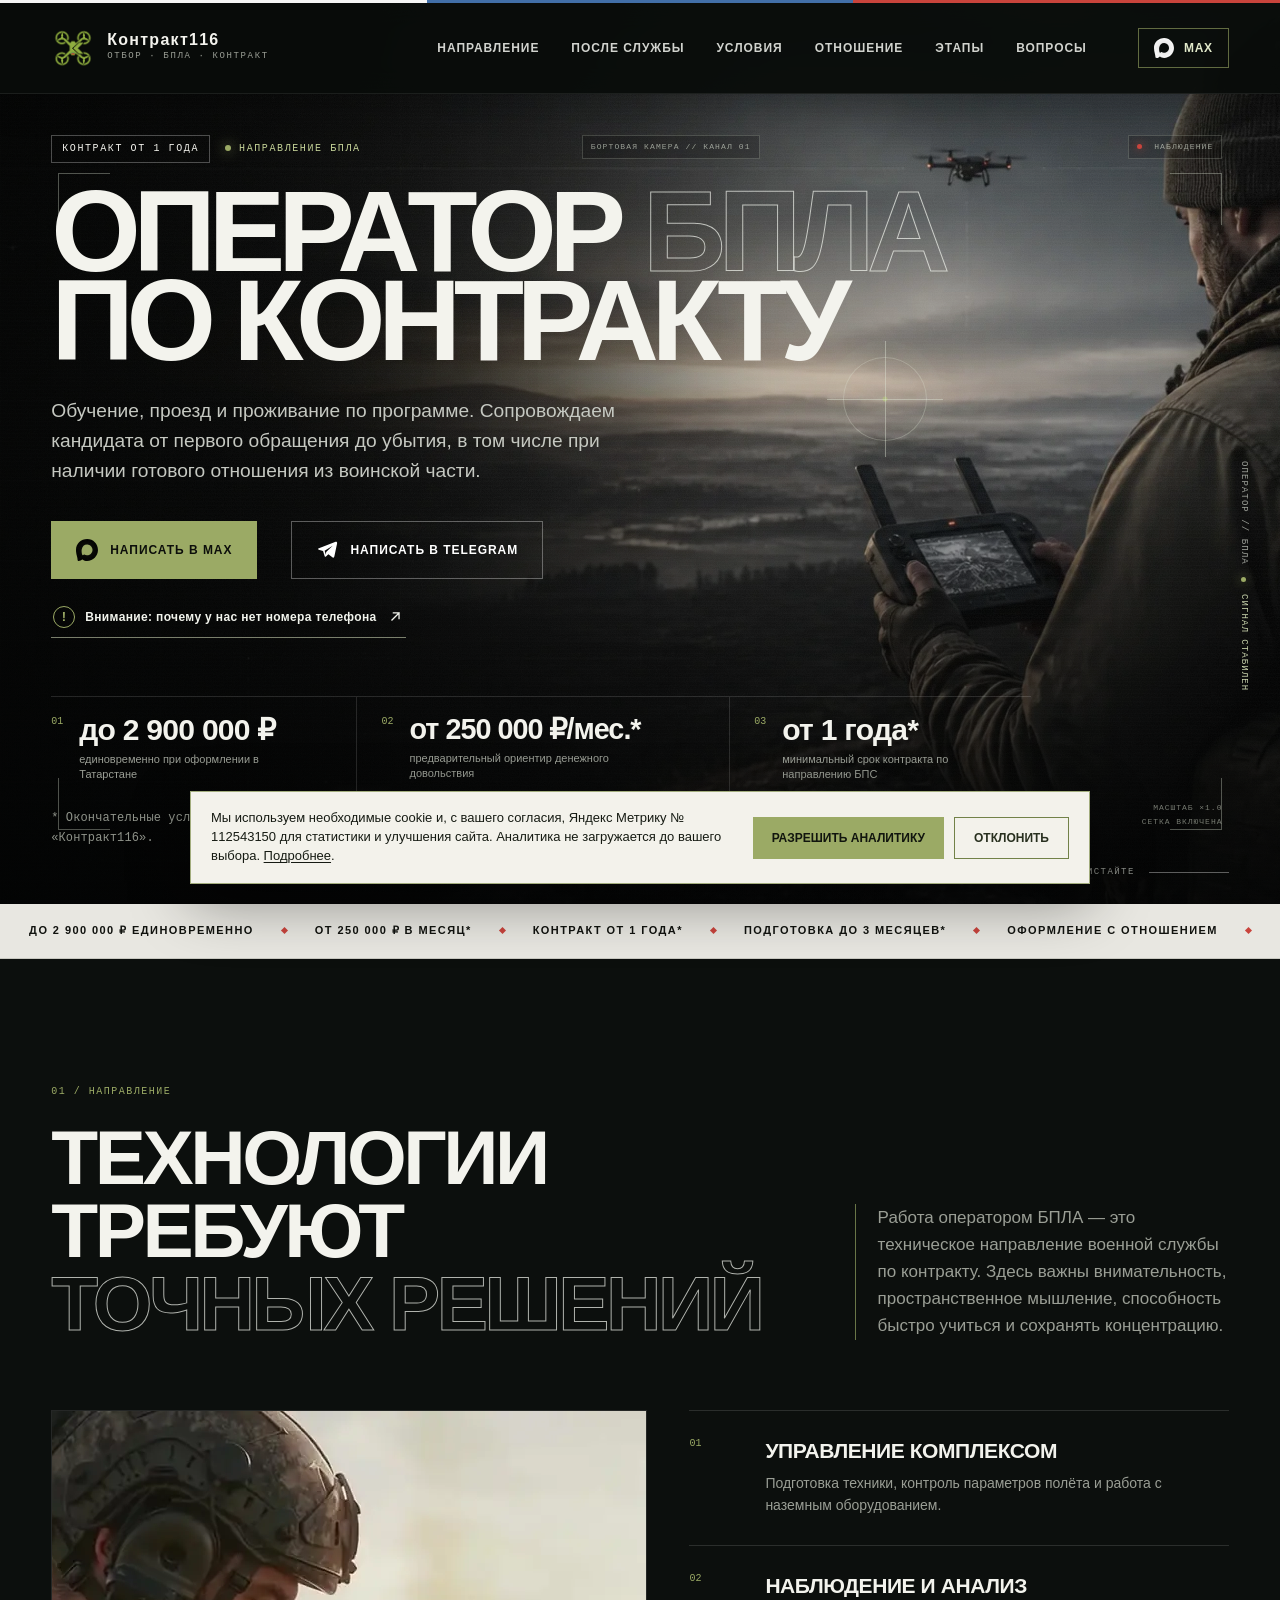
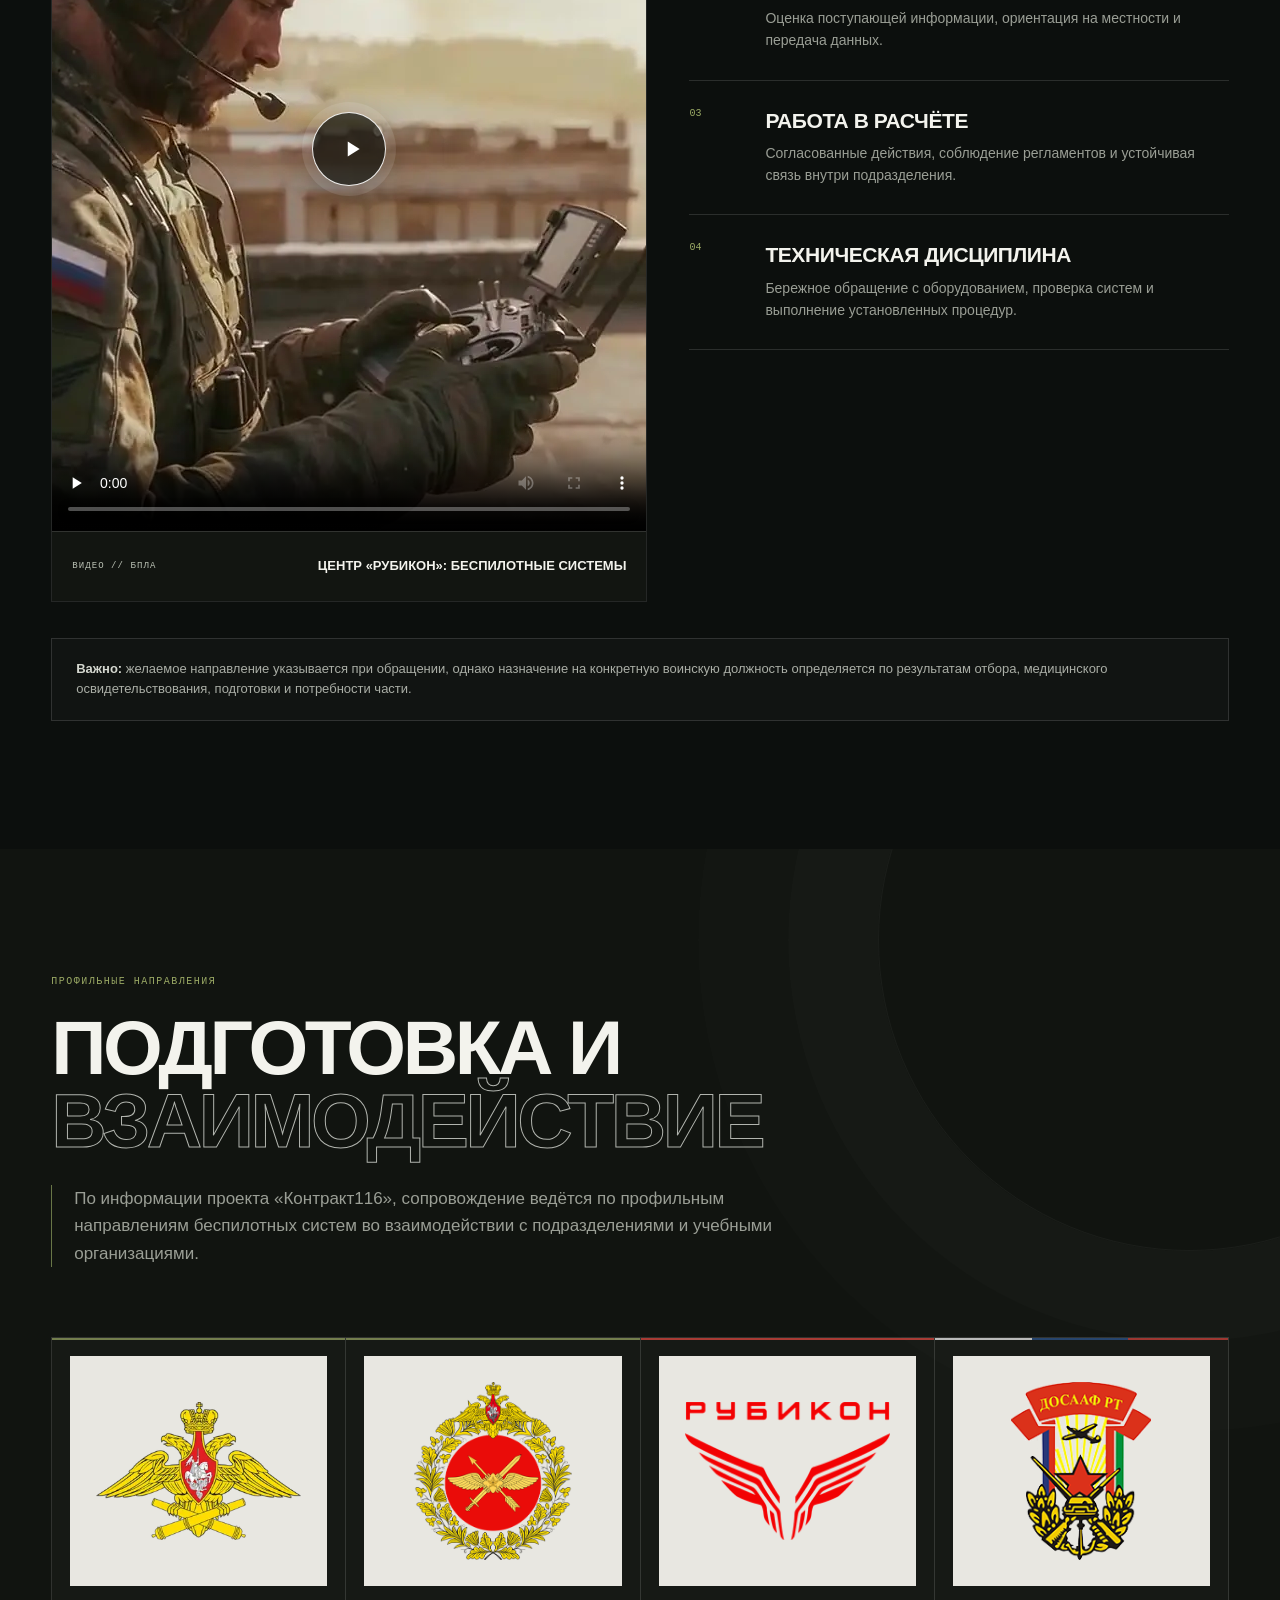
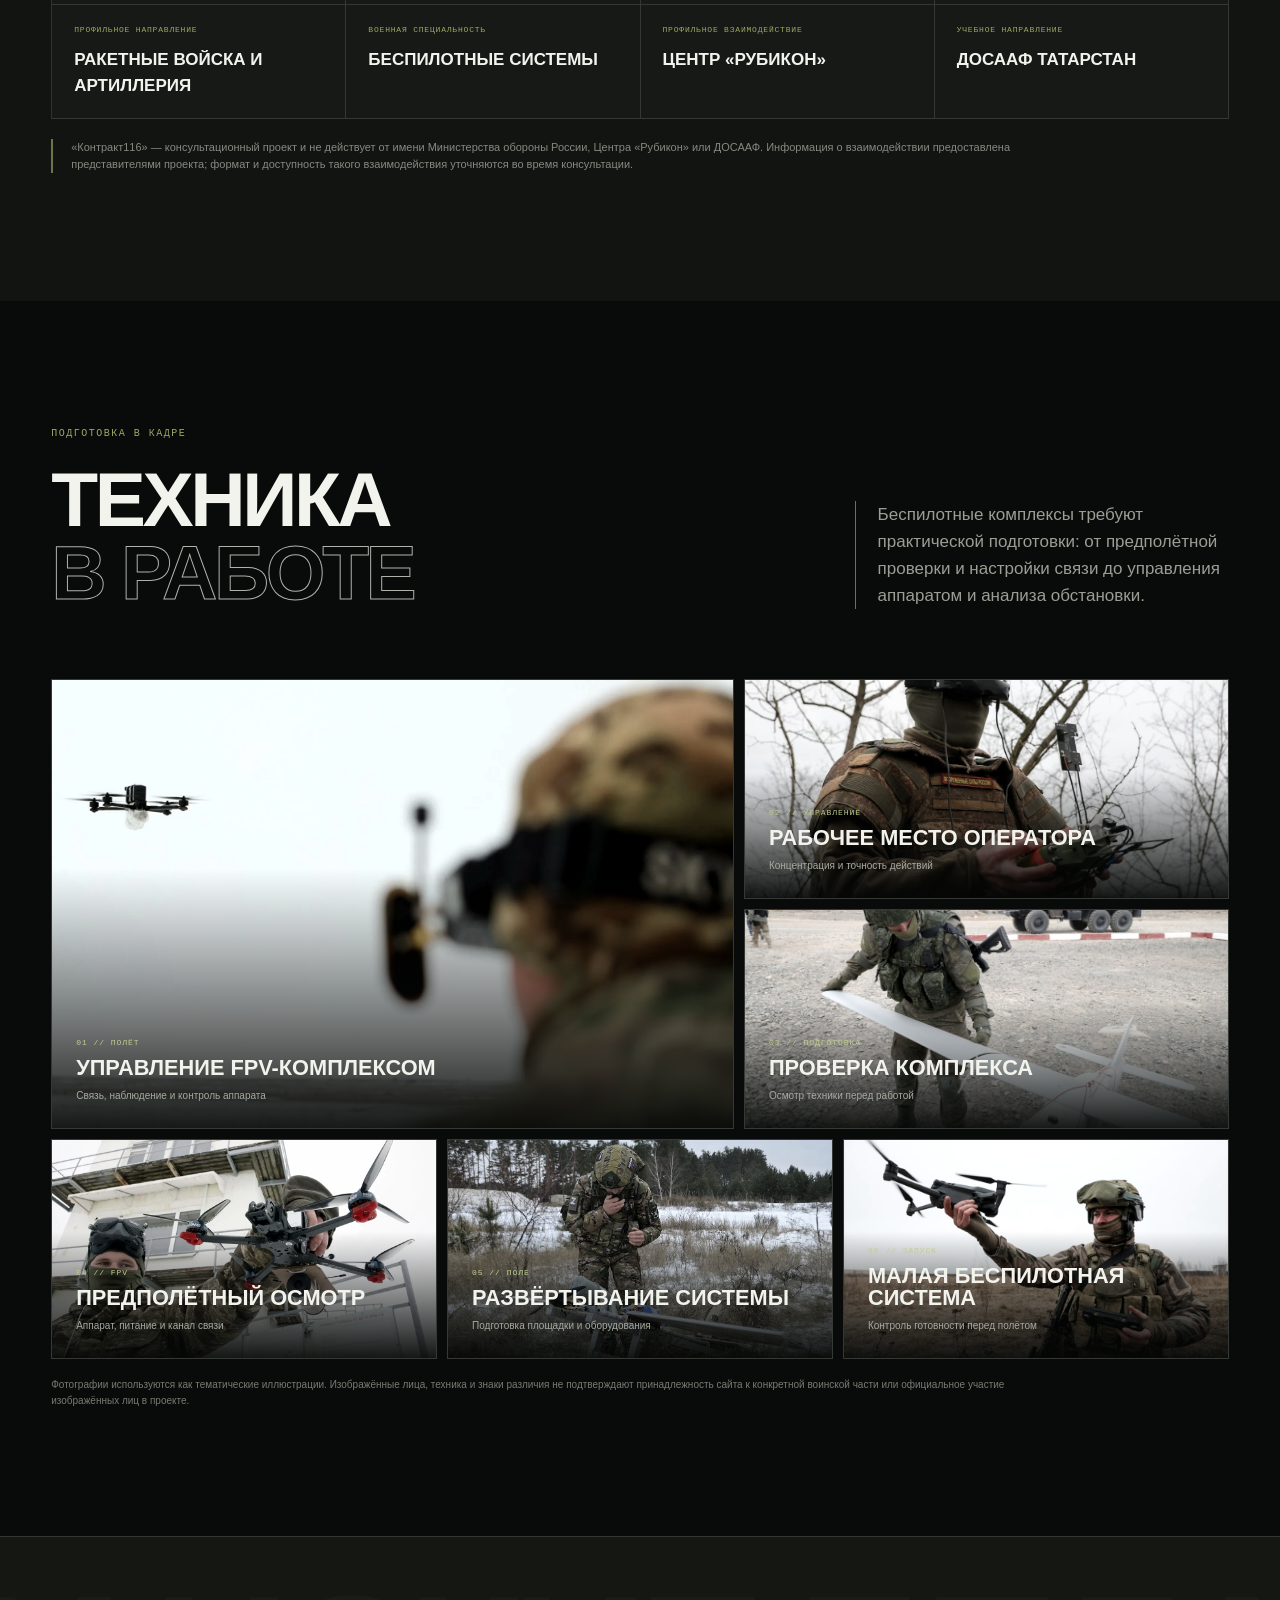
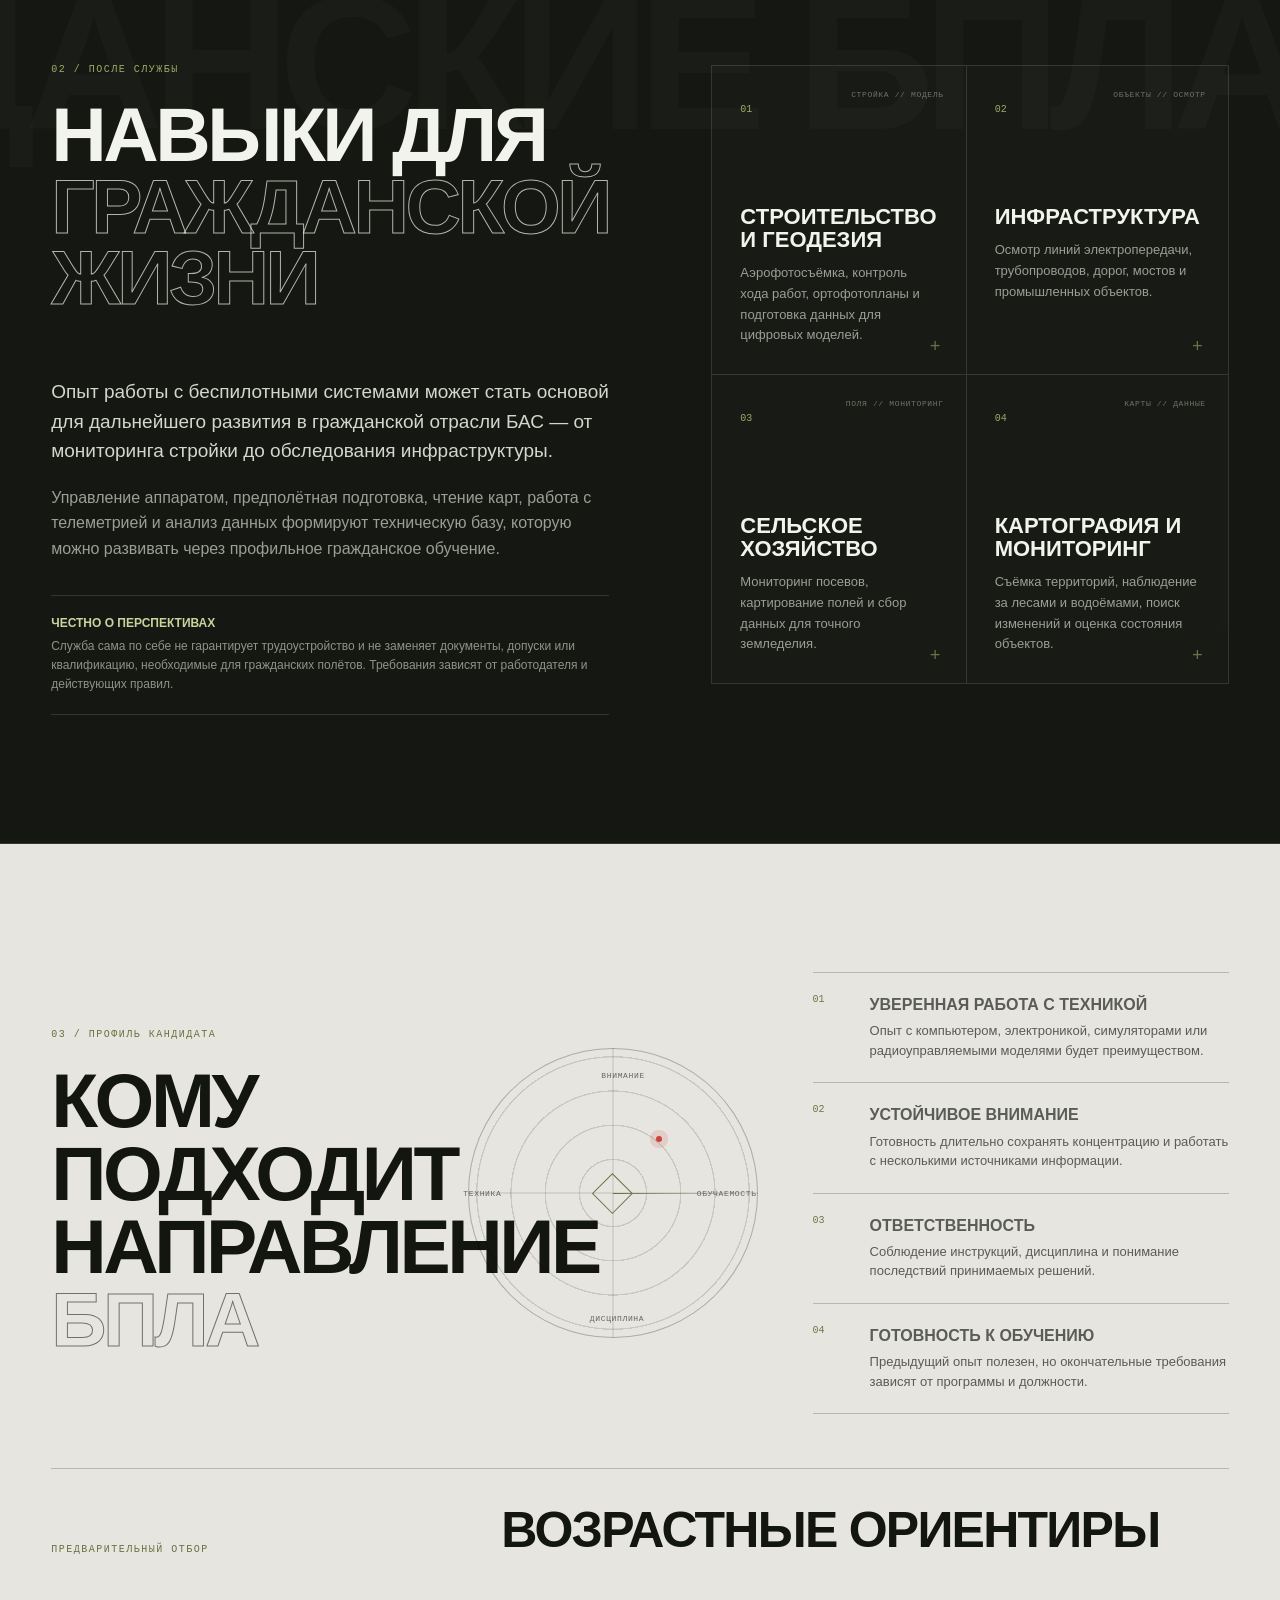
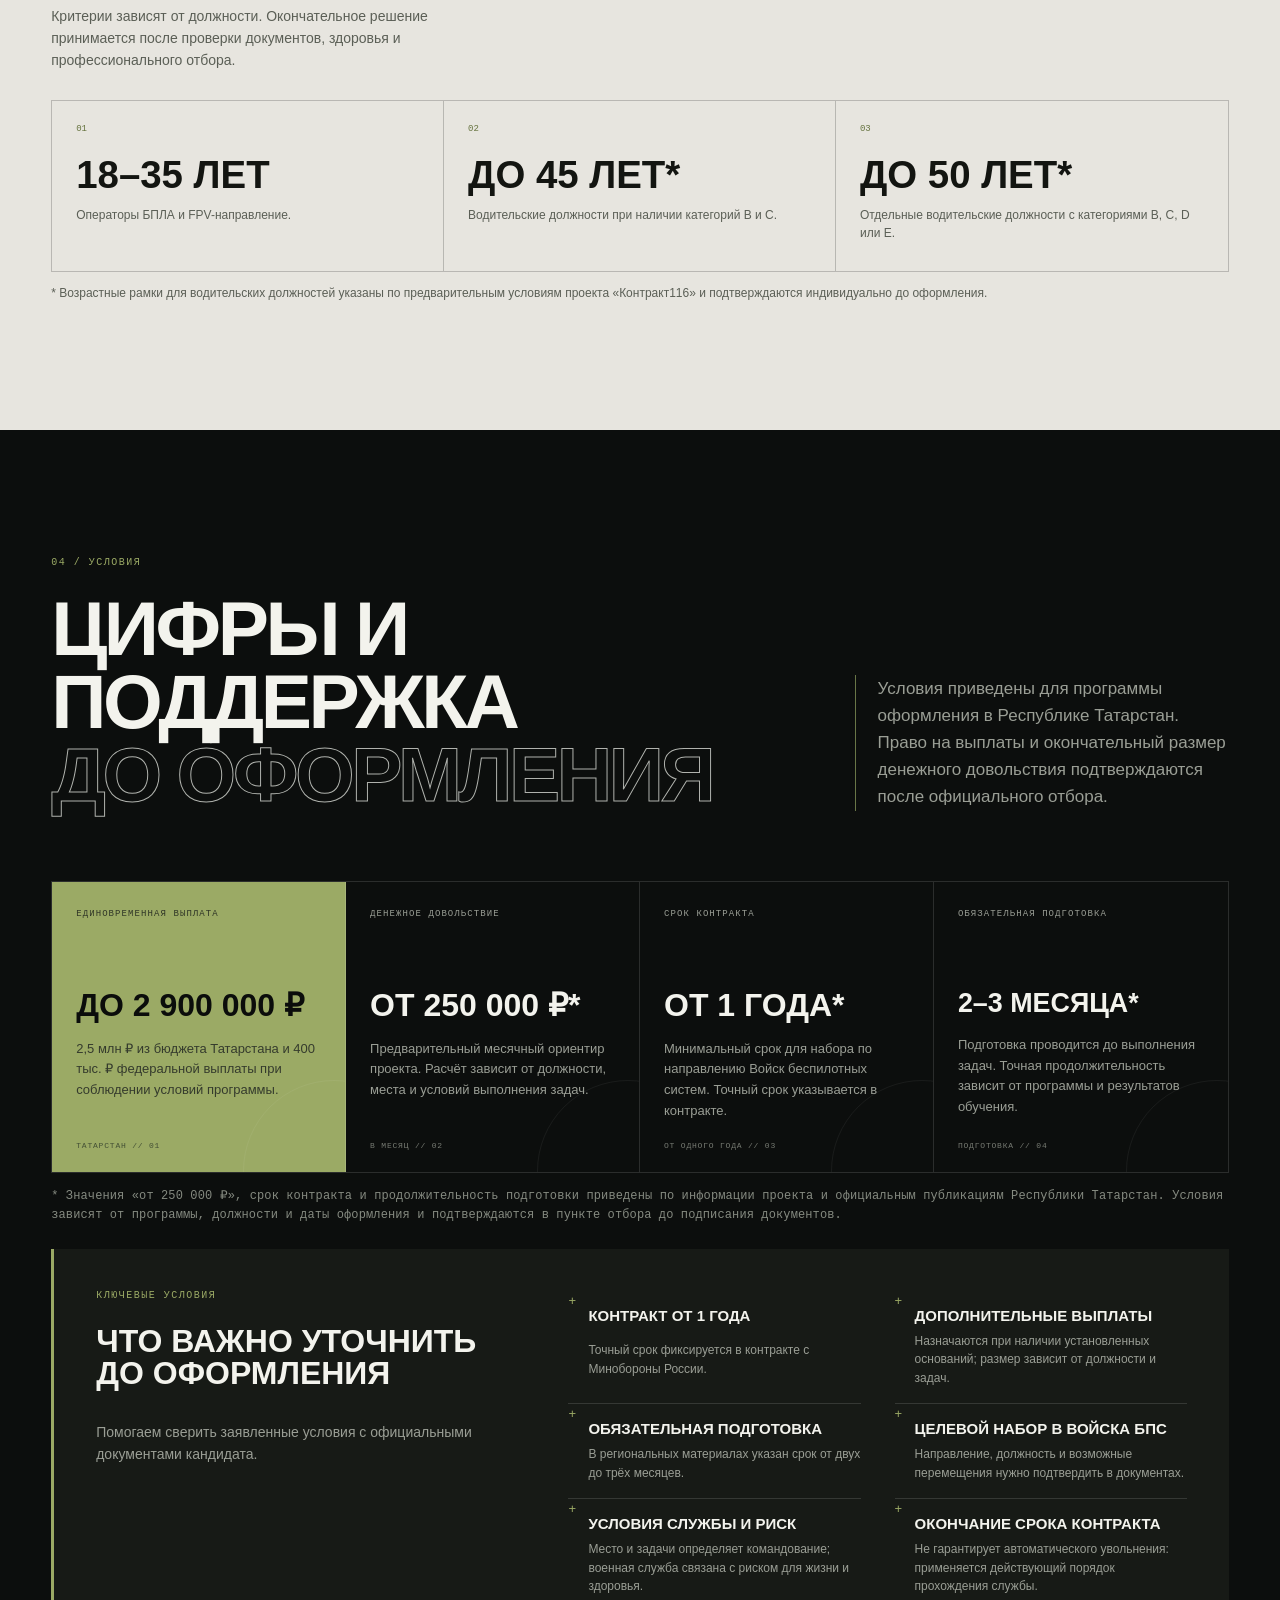
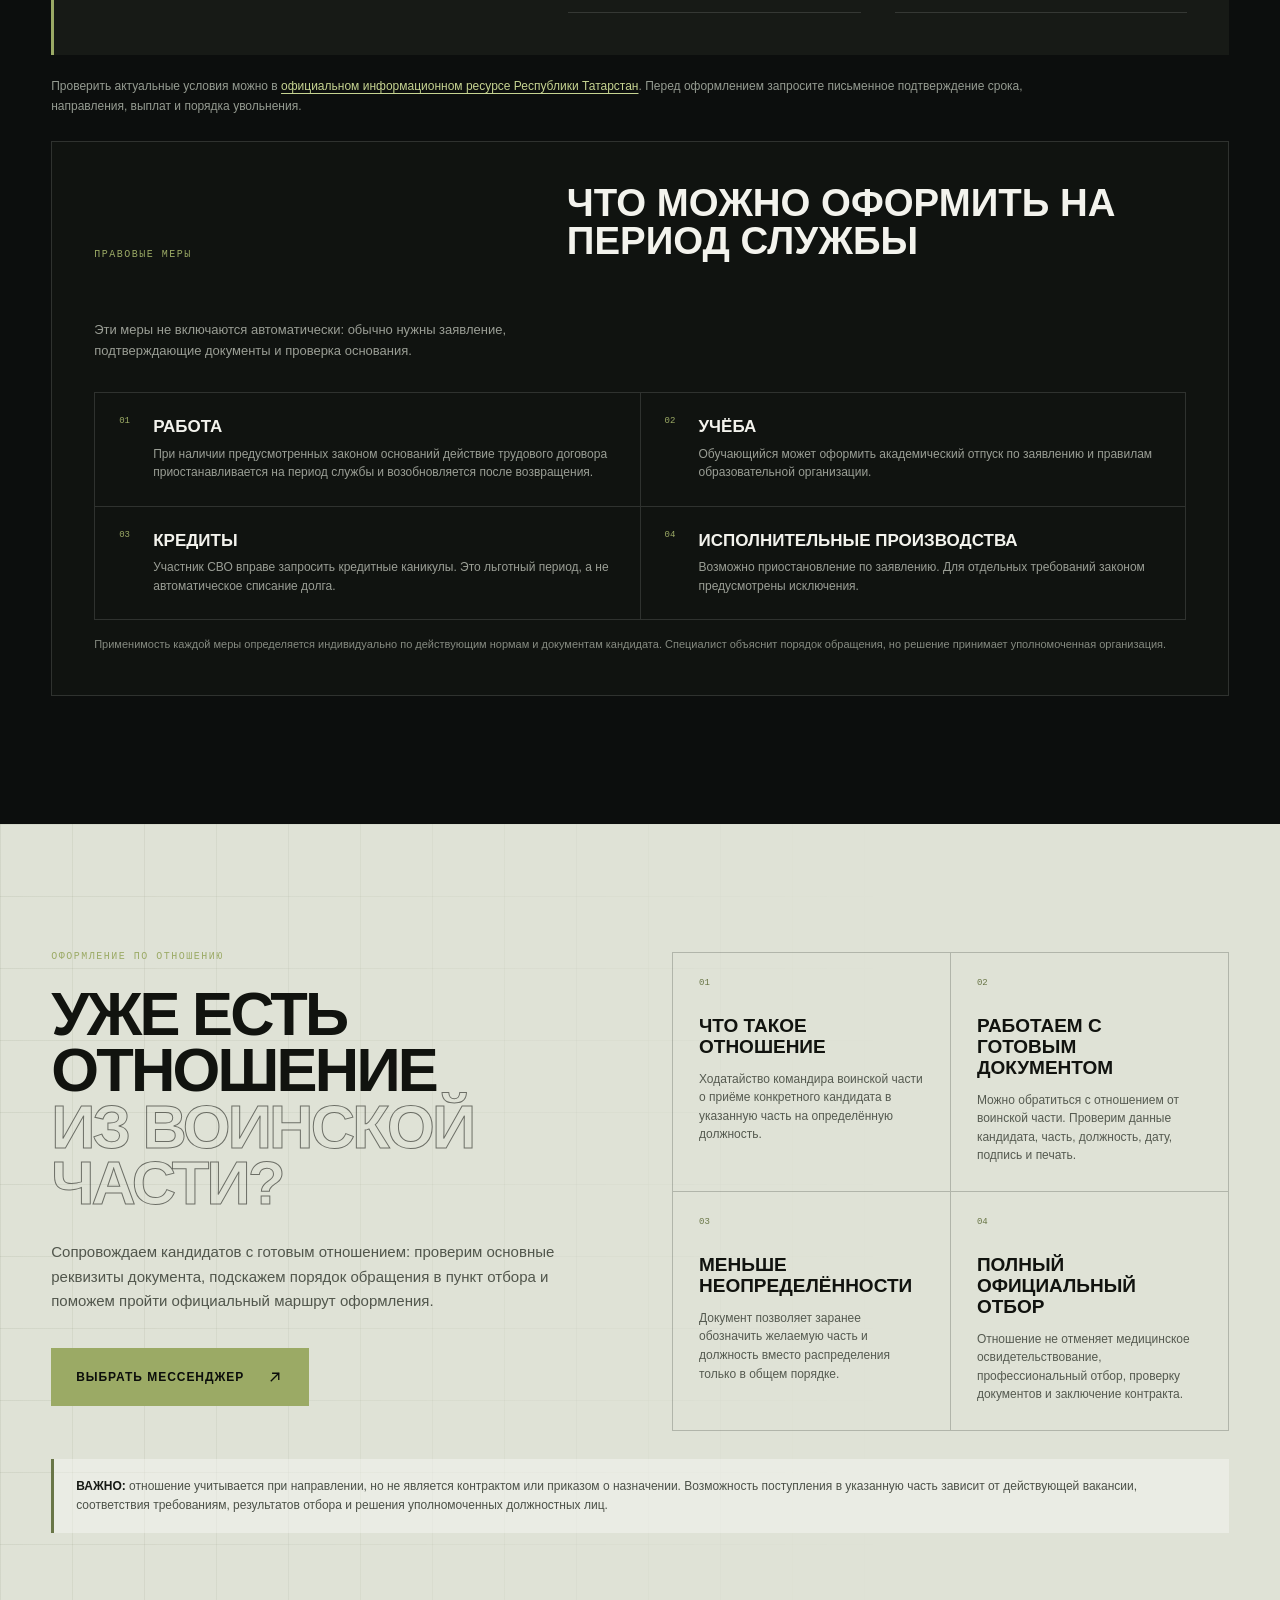
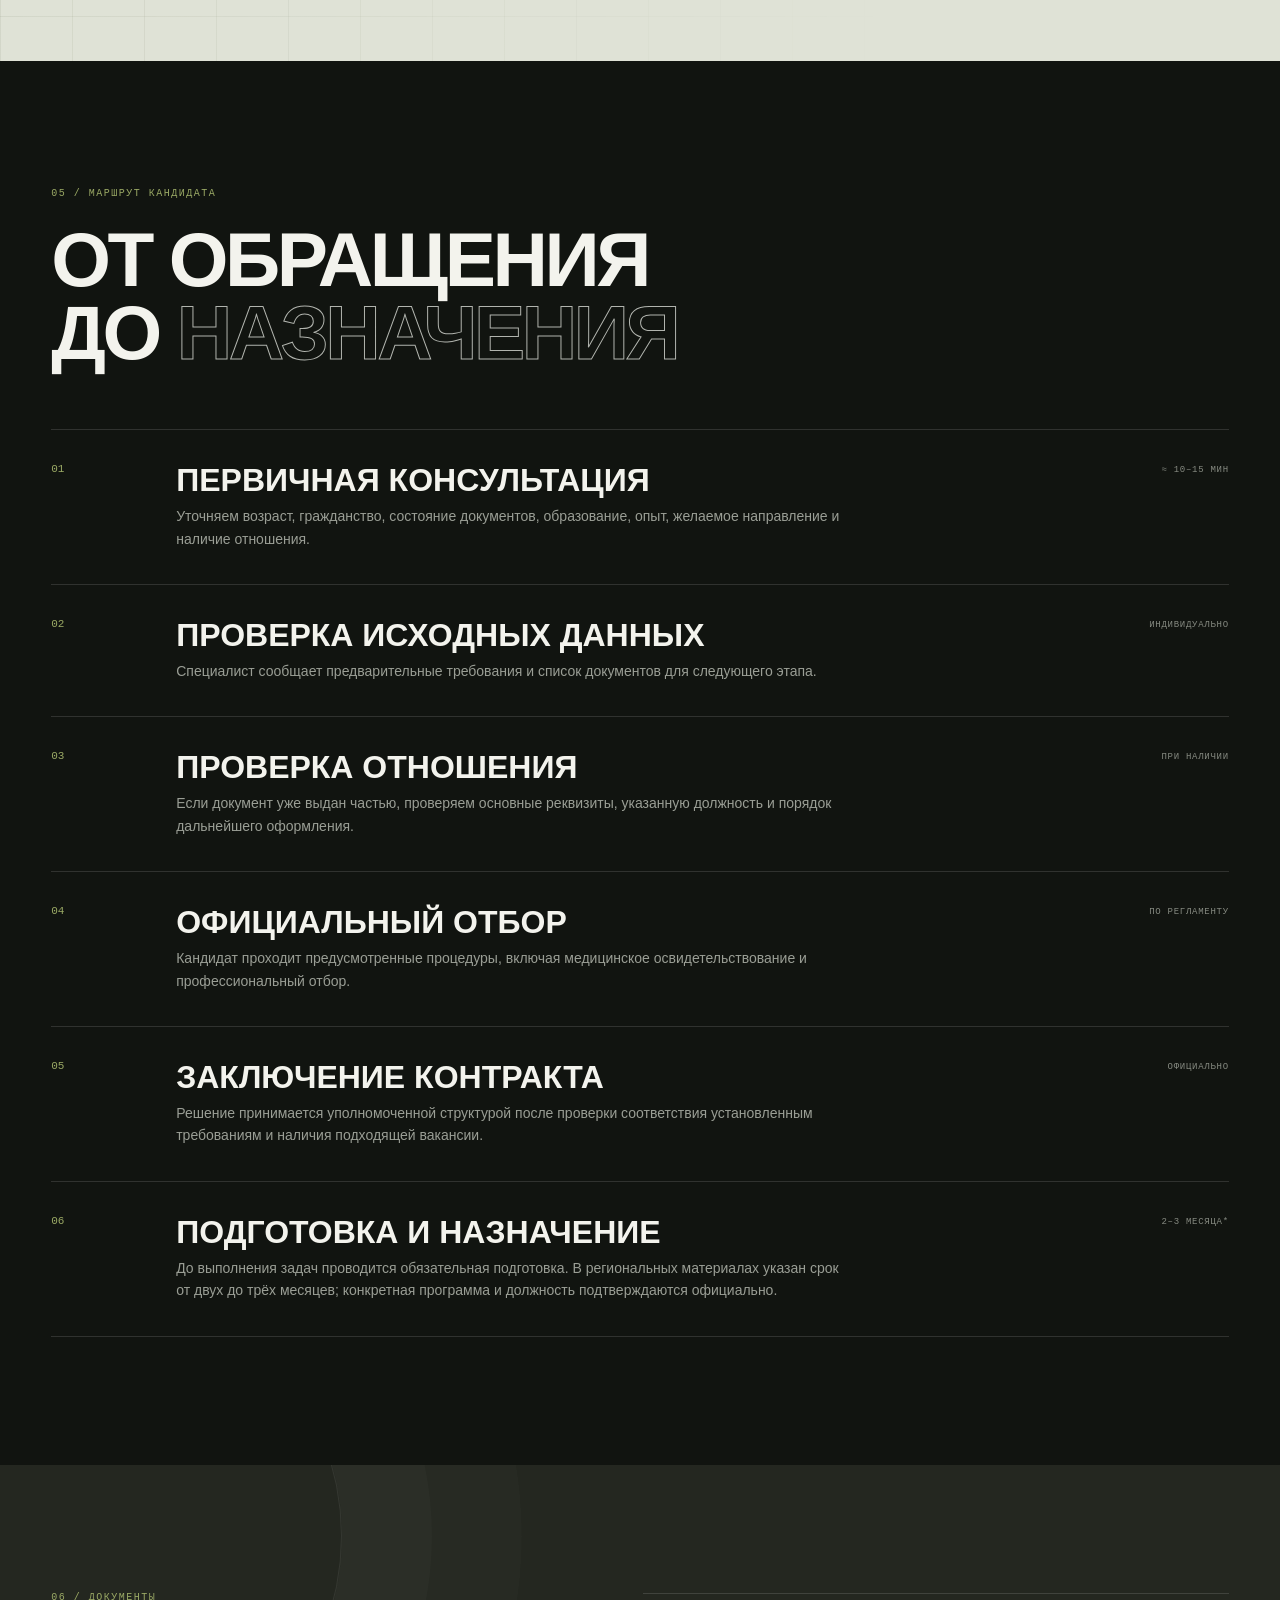
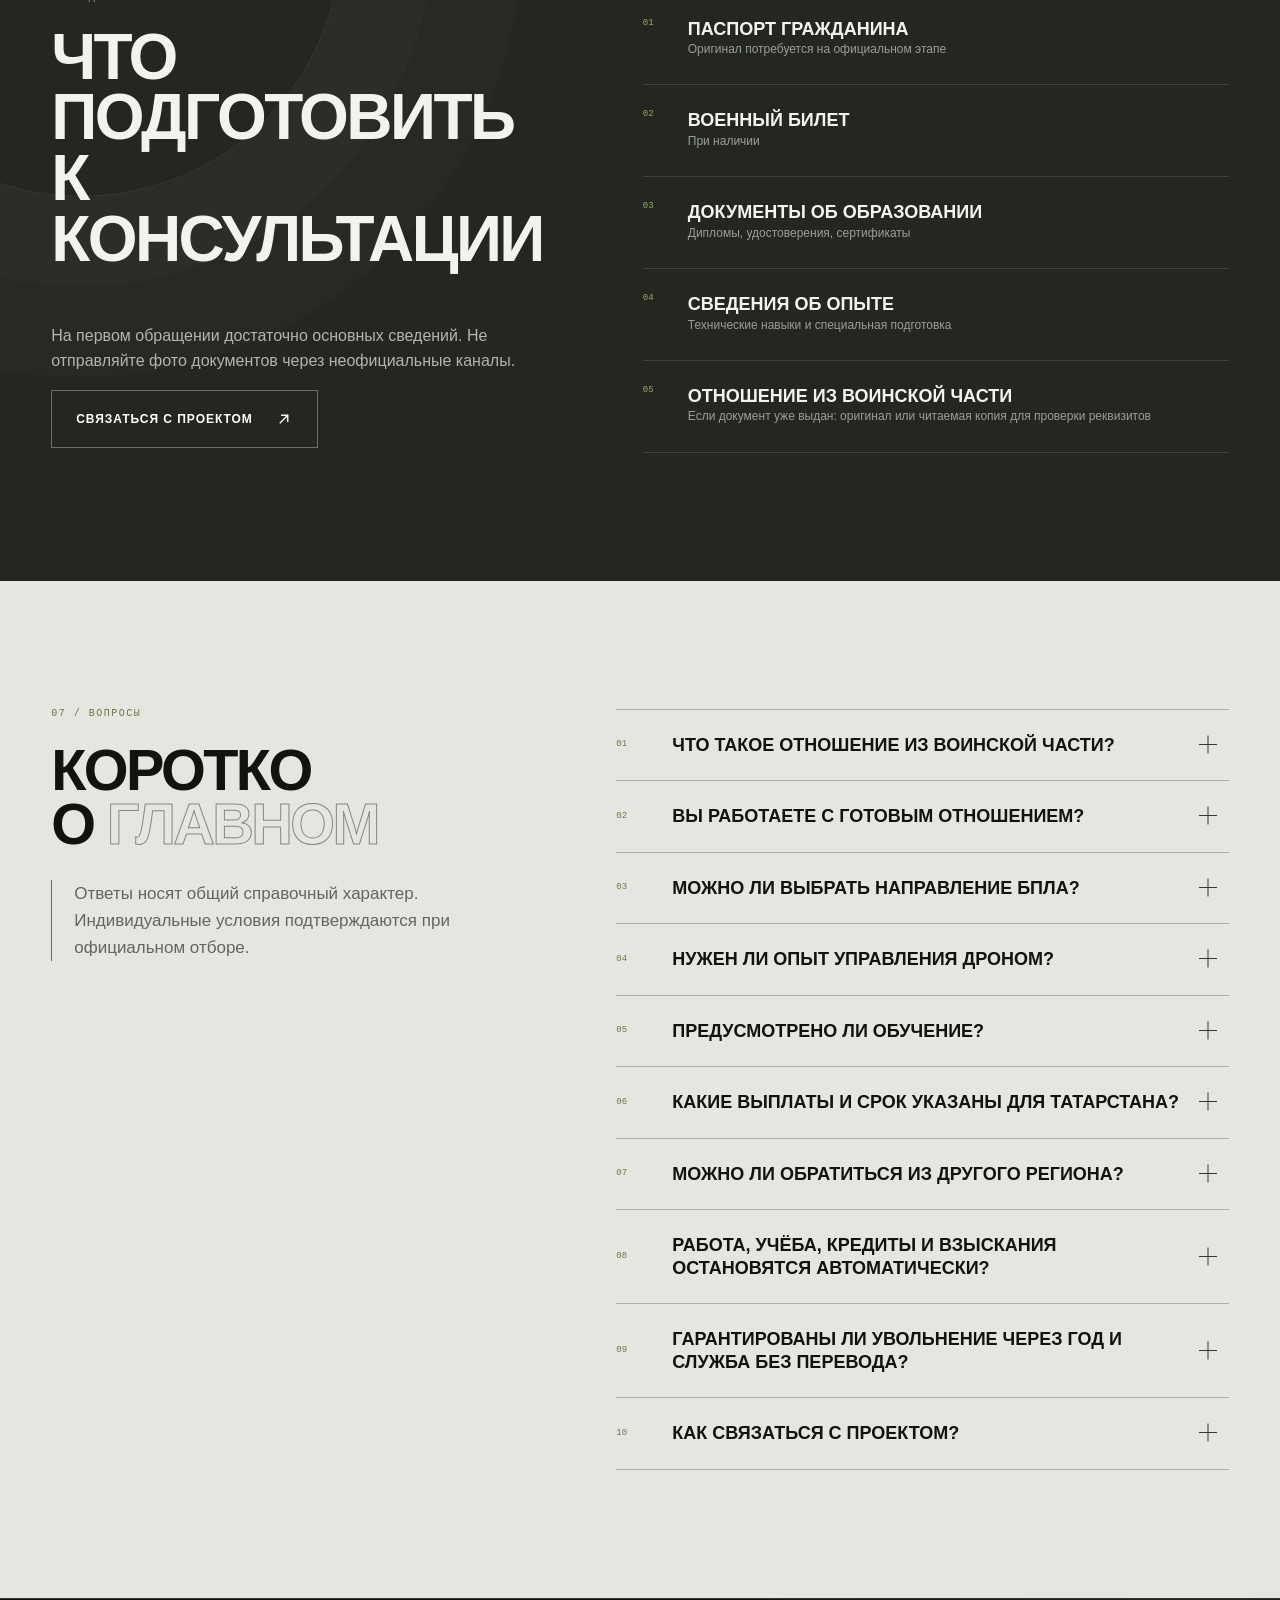
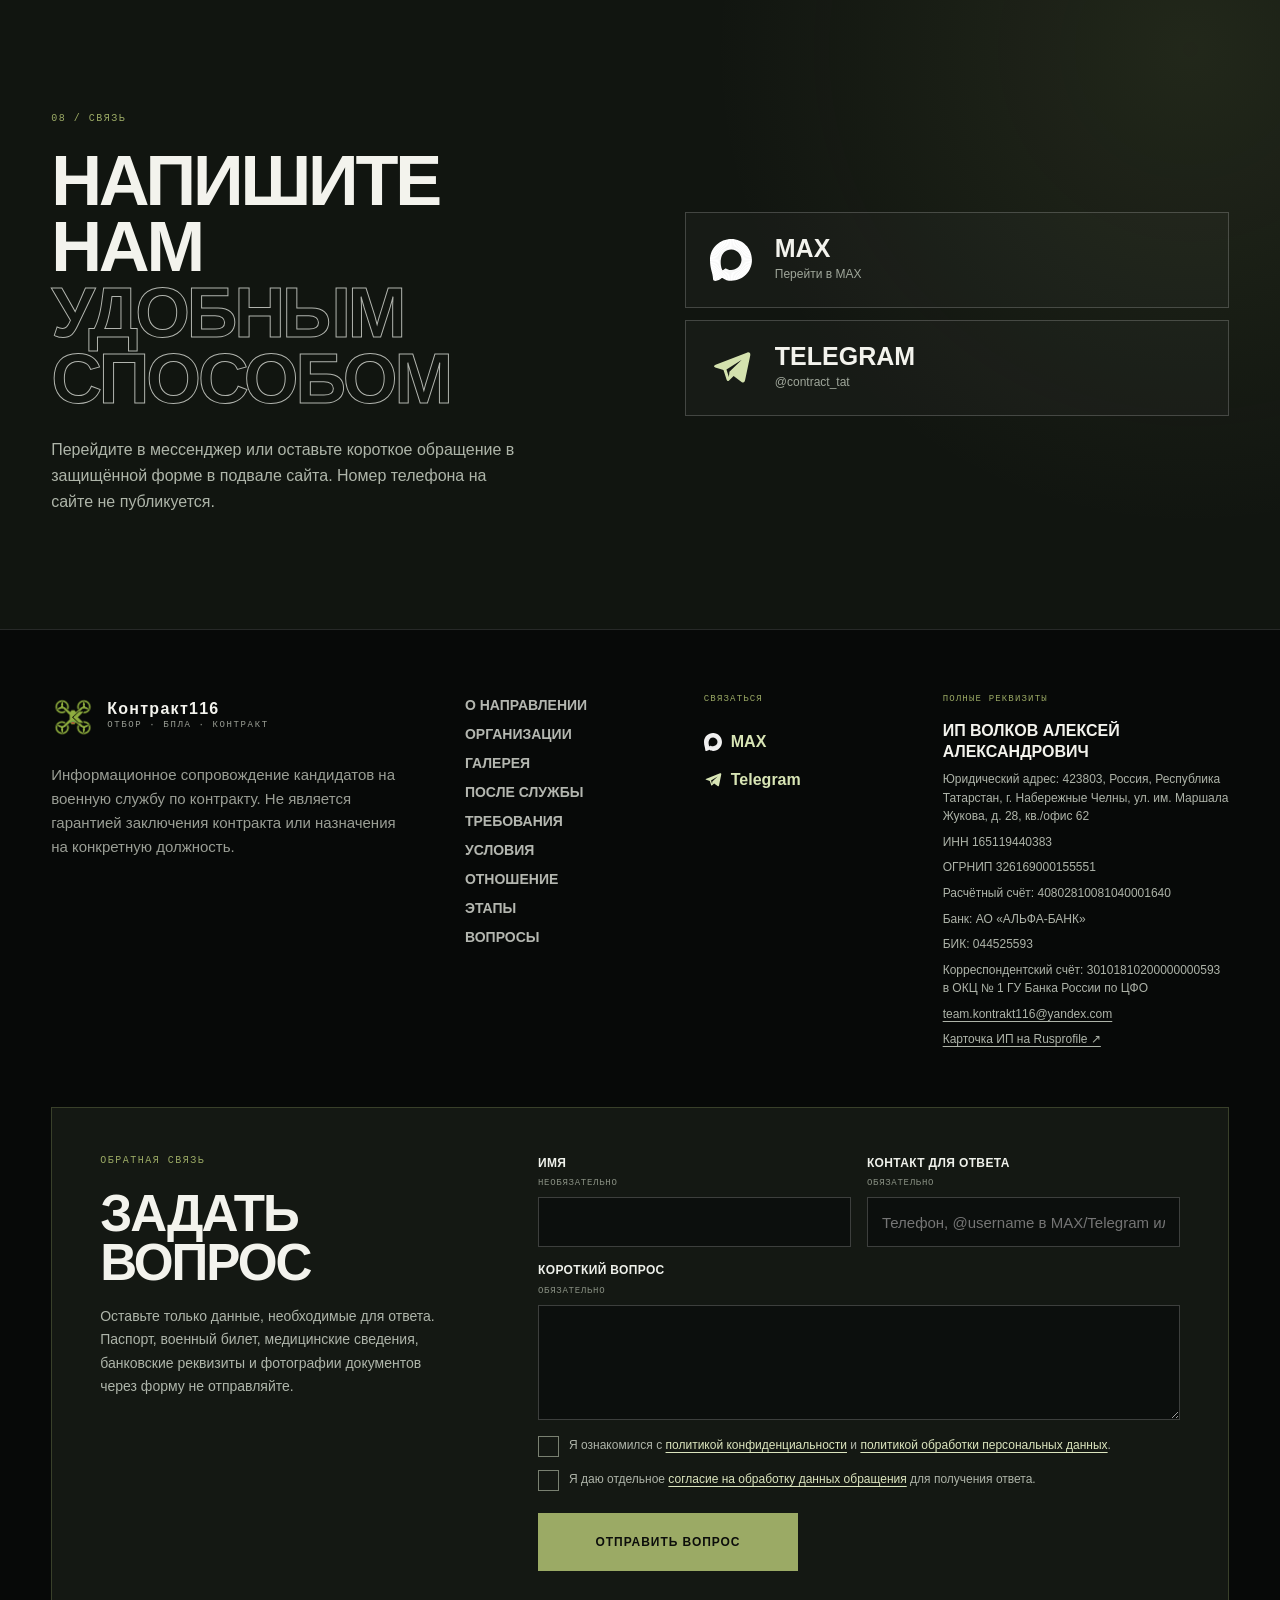
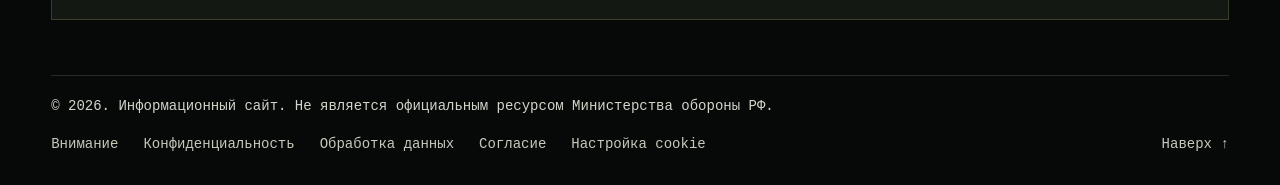
==== commit ba6bcbfb: "Обновление лендинга до продакшн-версии svo.tatar (2026-09-30) - Обновлены index.html, styles.css, ap" ====
--- a/index.html
+++ b/index.html
@@ -4,24 +4,43 @@
   <meta charset="utf-8">
   <meta name="viewport" content="width=device-width, initial-scale=1">
   <title>Контракт116 — оператор БПЛА по контракту в Татарстане</title>
-  <meta name="description" content="Контракт116: служба по контракту оператором БПЛА в Татарстане. До 2,9 млн ₽, 12 месяцев, обучение и сопровождение с отношением из воинской части.">
-  <meta name="robots" content="noindex, nofollow, noarchive, nosnippet, noimageindex">
+  <meta name="description" content="Контракт116: служба по контракту в Войсках беспилотных систем в Татарстане. Контракт от 1 года, подготовка до 3 месяцев и сопровождение кандидата.">
+  <meta name="robots" content="index, follow, max-image-preview:large, max-snippet:-1, max-video-preview:-1">
+  <link rel="canonical" href="https://svo.tatar/">
   <meta name="theme-color" content="#0b0d0c">
-  <link rel="canonical" href="https://anthon88-nch.github.io/operator-bpla-landing/">
-  <meta property="og:type" content="website">
-  <meta property="og:locale" content="ru_RU">
+  <meta property="og:type" content="website">
+  <meta property="og:locale" content="ru_RU">
+  <meta property="og:url" content="https://svo.tatar/">
   <meta property="og:title" content="Контракт116 — оператор БПЛА по контракту">
-  <meta property="og:description" content="До 2,9 млн ₽, контракт на 12 месяцев, обучение и сопровождение кандидатов, в том числе с отношением из воинской части.">
-  <meta property="og:image" content="https://anthon88-nch.github.io/operator-bpla-landing/hero-operator.webp">
+  <meta property="og:description" content="Контракт от 1 года, подготовка до 3 месяцев и сопровождение кандидатов по направлению беспилотных систем.">
+  <meta property="og:image" content="https://svo.tatar/assets/hero-operator.webp">
   <meta name="twitter:card" content="summary_large_image">
-  <link rel="icon" href="favicon.png" type="image/png">
-  <link rel="stylesheet" href="styles.css?v=20260831-9">
+  <link rel="icon" href="favicon.ico" sizes="any">
+  <link rel="icon" href="assets/favicon-32.png" type="image/png" sizes="32x32">
+  <link rel="apple-touch-icon" href="assets/apple-touch-icon.png" sizes="180x180">
+  <link rel="manifest" href="site.webmanifest">
+  <link rel="preload" as="image" href="assets/hero-operator.webp" type="image/webp" fetchpriority="high">
+  <link rel="stylesheet" href="styles.css?v=20260930-2">
   <script type="application/ld+json">
   {
     "@context": "https://schema.org",
     "@type": "Organization",
     "name": "Контракт116",
-    "url": "https://anthon88-nch.github.io/operator-bpla-landing/",
+    "legalName": "Индивидуальный предприниматель Волков Алексей Александрович",
+    "url": "https://svo.tatar/",
+    "logo": "https://svo.tatar/assets/logo-uav-tatarstan-v1.png",
+    "email": "team.kontrakt116@yandex.com",
+    "taxID": "165119440383",
+    "identifier": "ОГРНИП 326169000155551",
+    "address": {
+      "@type": "PostalAddress",
+      "postalCode": "423803",
+      "addressCountry": "RU",
+      "addressRegion": "Республика Татарстан",
+      "addressLocality": "Набережные Челны",
+      "streetAddress": "ул. им. Маршала Жукова, д. 28, кв./офис 62"
+    },
+    "sameAs": ["https://www.rusprofile.ru/ip/326169000155551"],
     "description": "Консультационное сопровождение кандидатов на военную службу по контракту по направлению БПЛА, в том числе при наличии отношения из воинской части."
   }
   </script>
@@ -63,14 +82,12 @@
   <a class="skip-link" href="#main">Перейти к содержанию</a>
   <svg class="icon-sprite" aria-hidden="true">
     <symbol id="icon-telegram" viewBox="0 0 24 24"><path d="M21.4 3.1 3.2 10.2c-1.2.5-1.2 1.2-.2 1.5l4.7 1.5 1.8 5.5c.3.9.8 1 1.4.4l2.6-2.5 4.7 3.5c.9.5 1.5.2 1.8-.9l3-14.4c.3-1.3-.5-1.9-1.6-1.7Zm-12 9.7 8.8-5.5-7.1 6.8-.3 3.1-1.4-4.4Z"/></symbol>
-    <symbol id="icon-max" viewBox="0 0 24 24"><rect x="2.5" y="3" width="19" height="18" rx="6"/><path d="M6.8 16.5v-9l5.2 5 5.2-5v9" fill="none" stroke="#0b0d0c" stroke-width="2.2" stroke-linecap="round" stroke-linejoin="round"/></symbol>
-    <symbol id="icon-whatsapp" viewBox="0 0 24 24"><path d="M12 2.4a9.4 9.4 0 0 0-8.1 14.2L2.6 21.4l4.9-1.3A9.4 9.4 0 1 0 12 2.4Zm0 16.9a7.4 7.4 0 0 1-3.8-1.1l-.4-.2-2.9.8.8-2.8-.2-.4A7.5 7.5 0 1 1 12 19.3Zm4.1-5.6c-.2-.1-1.3-.6-1.5-.7-.2-.1-.4-.1-.5.1l-.7.9c-.1.2-.3.2-.5.1-1.3-.6-2.3-1.6-3-2.8-.2-.3 0-.4.1-.6l.5-.6c.1-.2.1-.3 0-.5l-.7-1.7c-.2-.4-.4-.4-.6-.4h-.5c-.2 0-.5.1-.7.3-.8.8-1.1 1.8-.7 2.9.8 2.4 2.6 4.3 4.9 5.2.6.3 1.3.5 2 .5.9 0 1.8-.5 2.2-1.3.2-.4.2-.8.1-.9 0-.2-.2-.2-.4-.3Z"/></symbol>
   </svg>
   <header class="site-header" id="top">
     <div class="tricolor" aria-hidden="true"><i></i><i></i><i></i></div>
     <div class="container header-inner">
       <a class="brand" href="#top" aria-label="На главную">
-        <span class="brand-mark" aria-hidden="true"><b></b><b></b><b></b></span>
+        <img class="brand-mark" src="assets/logo-uav-tatarstan-96.webp" width="44" height="44" alt="" aria-hidden="true">
         <span><strong>Контракт116</strong><small>ОТБОР · БПЛА · КОНТРАКТ</small></span>
       </a>
       <nav class="desktop-nav" aria-label="Основная навигация">
@@ -81,18 +98,18 @@
         <a href="#steps">Этапы</a>
         <a href="#faq">Вопросы</a>
       </nav>
-      <a class="header-contact" href="#application"><span>Консультация</span><strong>[ТЕЛЕФОН]</strong></a>
+      <a class="header-messenger messenger-link" href="https://max.ru/u/f9LHodD0cOJzSvKBxuQrFqN4LVrrlp5cW7s5kZQpciR3ggk28QcXMM4P8LQ" target="_blank" rel="noopener noreferrer" aria-label="Написать в MAX, откроется новая вкладка"><img class="messenger-icon max-icon" src="assets/max-white.svg" width="20" height="20" alt="">MAX</a>
       <button class="menu-button" type="button" aria-expanded="false" aria-controls="mobile-menu" aria-label="Открыть меню"><span></span><span></span></button>
     </div>
-    <nav class="mobile-menu" id="mobile-menu" aria-label="Мобильная навигация" hidden>
-      <a href="#direction">Направление</a><a href="#affiliations">Организации</a><a href="#gallery">Галерея</a><a href="#civil-career">После службы</a><a href="#conditions">Условия</a><a href="#relation">Отношение</a><a href="#steps">Этапы</a><a href="#faq">Вопросы</a><a href="#application">Оставить заявку</a>
-    </nav>
-  </header>
+  </header>
+  <nav class="mobile-menu" id="mobile-menu" aria-label="Мобильная навигация" hidden>
+    <a href="#direction">Направление</a><a href="#affiliations">Организации</a><a href="#gallery">Галерея</a><a href="#civil-career">После службы</a><a href="#conditions">Условия</a><a href="#relation">Отношение</a><a href="#steps">Этапы</a><a href="#faq">Вопросы</a><a href="#contacts">Связаться</a><a href="attention.html">Внимание</a><a href="privacy.html">Конфиденциальность</a>
+  </nav>
 
   <main id="main">
     <section class="hero" aria-labelledby="hero-title">
-      <div class="hero-media" role="img" aria-label="Оператор управляет беспилотным летательным аппаратом на учебной местности"></div>
-      <div class="hero-grid" aria-hidden="true"></div>
+      <div class="hero-media" aria-hidden="true"></div>
+      <div class="hero-grid" aria-hidden="true"></div>
       <div class="camera-hud" aria-hidden="true">
         <span class="camera-mode">БОРТОВАЯ КАМЕРА // КАНАЛ 01</span>
         <span class="camera-state"><i></i> НАБЛЮДЕНИЕ</span>
@@ -101,29 +118,30 @@
         <i class="camera-corner camera-corner-tr"></i>
         <i class="camera-corner camera-corner-bl"></i>
         <i class="camera-corner camera-corner-br"></i>
-        <small>МАСШТАБ ×1.0<br>СЕТКА ВКЛЮЧЕНА</small>
-      </div>
+        <small>МАСШТАБ ×1.0<br>СЕТКА ВКЛЮЧЕНА</small>
+      </div>
       <div class="container hero-content">
-        <div class="eyebrow"><span>КОНТРАКТ НА 12 МЕСЯЦЕВ</span><b>НАПРАВЛЕНИЕ БПЛА</b></div>
+        <div class="eyebrow"><span>КОНТРАКТ ОТ 1 ГОДА</span><b>НАПРАВЛЕНИЕ БПЛА</b></div>
         <h1 id="hero-title">Оператор <em>БПЛА</em><br>по контракту</h1>
-        <p class="hero-lead">Обучение, проезд и проживание по программе. Сопровождаем кандидата от первой заявки до убытия, в том числе при наличии готового отношения из воинской части.</p>
-        <div class="hero-actions">
-          <a class="button button-primary" href="#application">Пройти первичную консультацию <span>↗</span></a>
-          <a class="text-link" href="#direction">Узнать о направлении <span>↓</span></a>
-        </div>
+        <p class="hero-lead">Обучение, проезд и проживание по программе. Сопровождаем кандидата от первого обращения до убытия, в том числе при наличии готового отношения из воинской части.</p>
+        <div class="hero-actions">
+          <a class="button button-primary messenger-link" href="https://max.ru/u/f9LHodD0cOJzSvKBxuQrFqN4LVrrlp5cW7s5kZQpciR3ggk28QcXMM4P8LQ" target="_blank" rel="noopener noreferrer"><img class="messenger-icon max-icon" src="assets/max-dark.svg" width="22" height="22" alt="">Написать в MAX</a>
+          <a class="button button-outline messenger-link" href="https://t.me/contract_tat" target="_blank" rel="noopener noreferrer"><svg class="messenger-icon" aria-hidden="true"><use href="#icon-telegram"></use></svg>Написать в Telegram</a>
+        </div>
+        <a class="hero-attention" href="attention.html"><span aria-hidden="true">!</span> Внимание: почему у нас нет номера телефона <svg class="link-arrow" viewBox="0 0 24 24" aria-hidden="true"><path d="M7 17 17 7M9 7h8v8"/></svg></a>
         <ul class="hero-facts hero-offer-facts" aria-label="Основные условия">
-          <li><span>01</span><strong>до 2 900 000 ₽</strong><small>единовременно при оформлении в Татарстане</small></li>
-          <li><span>02</span><strong>от 280 000 ₽/мес.*</strong><small>предварительный ориентир денежного довольствия</small></li>
-          <li><span>03</span><strong>12 месяцев*</strong><small>срок специального контракта по направлению БПЛА</small></li>
+          <li><span>01</span><strong>до 2 900 000&nbsp;₽</strong><small>единовременно при оформлении в Татарстане</small></li>
+          <li><span>02</span><strong>от 250 000&nbsp;₽/мес.*</strong><small>предварительный ориентир денежного довольствия</small></li>
+          <li><span>03</span><strong>от 1 года*</strong><small>минимальный срок контракта по направлению БПС</small></li>
         </ul>
-        <p class="hero-offer-note">* Окончательные условия зависят от должности и результатов отбора. Значение 280 000 ₽ указано по предварительной информации проекта «Контракт116».</p>
+        <p class="hero-offer-note">* Окончательные условия зависят от должности и результатов отбора. Значение 250 000 ₽ указано по предварительной информации проекта «Контракт116».</p>
       </div>
       <div class="hero-status" aria-hidden="true"><span>ОПЕРАТОР // БПЛА</span><i></i><b>СИГНАЛ СТАБИЛЕН</b></div>
       <div class="hero-scroll" aria-hidden="true">ЛИСТАЙТЕ <span></span></div>
     </section>
 
     <section class="ticker" aria-label="Тематика сайта">
-      <div><span>ДО 2 900 000 ₽ ЕДИНОВРЕМЕННО</span><i></i><span>ОТ 280 000 ₽ В МЕСЯЦ*</span><i></i><span>КОНТРАКТ 12 МЕСЯЦЕВ*</span><i></i><span>ОБУЧЕНИЕ И СОПРОВОЖДЕНИЕ</span><i></i><span>ОФОРМЛЕНИЕ С ОТНОШЕНИЕМ</span><i></i></div>
+      <div><span>ДО 2 900 000 ₽ ЕДИНОВРЕМЕННО</span><i></i><span>ОТ 250 000 ₽ В МЕСЯЦ*</span><i></i><span>КОНТРАКТ ОТ 1 ГОДА*</span><i></i><span>ПОДГОТОВКА ДО 3 МЕСЯЦЕВ*</span><i></i><span>ОФОРМЛЕНИЕ С ОТНОШЕНИЕМ</span><i></i></div>
     </section>
 
     <section class="section intro" id="direction">
@@ -134,12 +152,14 @@
         </div>
         <div class="role-layout">
           <div class="training-video">
-            <button class="video-facade" type="button" data-rutube-src="https://rutube.ru/play/embed/d84282c750fe02c0e7178fe0c18d2f6b/?autoplay=1" aria-label="Воспроизвести видео Центр Рубикон меняет правила. После нажатия загрузится проигрыватель Rutube">
-              <img src="assets/affiliations/logo-rubicon.png" width="420" height="282" loading="lazy" alt="">
-              <span class="video-facade-overlay"><b class="video-play" aria-hidden="true">▶</b><strong>Центр «Рубикон» меняет правила</strong><small>Нажмите, чтобы загрузить видео с Rutube</small></span>
-            </button>
-            <noscript><p class="video-noscript"><a href="https://rutube.ru/play/embed/d84282c750fe02c0e7178fe0c18d2f6b/" target="_blank" rel="noopener noreferrer">Открыть видео на Rutube</a></p></noscript>
-            <div class="training-video-caption"><span>ВИДЕО // РУБИКОН</span><b>О подразделении и направлениях подготовки</b></div>
+            <div class="training-video-frame">
+              <video class="training-video-player" controls playsinline preload="none" poster="assets/rubicon-center-clean-poster.webp" width="1280" height="720" aria-label="Ролик центра «Рубикон» о направлении беспилотных систем">
+                <source src="assets/rubicon-center-clean.mp4" type="video/mp4">
+                Ваш браузер не поддерживает видео. <a href="assets/rubicon-center-clean.mp4">Скачать ролик</a>.
+              </video>
+              <button class="training-video-play" type="button" aria-label="Воспроизвести видео центра «Рубикон»"><svg viewBox="0 0 24 24" aria-hidden="true"><path d="m9 5 11 7-11 7V5Z" fill="currentColor"/></svg></button>
+            </div>
+            <div class="training-video-caption"><span>ВИДЕО // БПЛА</span><b>Центр «Рубикон»: беспилотные системы</b></div>
           </div>
           <div class="role-cards">
             <article><span>01</span><div><h3>Управление комплексом</h3><p>Подготовка техники, контроль параметров полёта и работа с наземным оборудованием.</p></div></article>
@@ -159,7 +179,7 @@
           <p>По информации проекта «Контракт116», сопровождение ведётся по профильным направлениям беспилотных систем во взаимодействии с подразделениями и учебными организациями.</p>
         </div>
         <div class="affiliation-grid" aria-label="Профильные направления и организации взаимодействия">
-          <figure class="affiliation-card"><div class="affiliation-logo"><img src="assets/affiliations/emblem-artillery.png" width="420" height="283" loading="lazy" decoding="async" alt="Эмблема Ракетных войск и артиллерии"></div><figcaption><span>ПРОФИЛЬНОЕ НАПРАВЛЕНИЕ</span><strong>Ракетные войска и артиллерия</strong></figcaption></figure>
+          <figure class="affiliation-card"><div class="affiliation-logo"><img src="assets/affiliations/emblem-artillery-300.webp" width="300" height="202" loading="lazy" decoding="async" alt="Эмблема Ракетных войск и артиллерии"></div><figcaption><span>ПРОФИЛЬНОЕ НАПРАВЛЕНИЕ</span><strong>Ракетные войска и артиллерия</strong></figcaption></figure>
           <figure class="affiliation-card"><div class="affiliation-logo"><img src="assets/affiliations/emblem-bpla.png" width="373" height="420" loading="lazy" decoding="async" alt="Эмблема специалистов беспилотных систем"></div><figcaption><span>ВОЕННАЯ СПЕЦИАЛЬНОСТЬ</span><strong>Беспилотные системы</strong></figcaption></figure>
           <figure class="affiliation-card is-rubicon"><div class="affiliation-logo"><img src="assets/affiliations/logo-rubicon.png" width="420" height="282" loading="lazy" decoding="async" alt="Эмблема Центра передовых беспилотных технологий Рубикон"></div><figcaption><span>ПРОФИЛЬНОЕ ВЗАИМОДЕЙСТВИЕ</span><strong>Центр «Рубикон»</strong></figcaption></figure>
           <figure class="affiliation-card is-dosaaf"><div class="affiliation-logo"><img src="assets/affiliations/logo-dosaaf-rt.png" width="150" height="190" loading="lazy" decoding="async" alt="Эмблема ДОСААФ Республики Татарстан"></div><figcaption><span>УЧЕБНОЕ НАПРАВЛЕНИЕ</span><strong>ДОСААФ Татарстан</strong></figcaption></figure>
@@ -176,11 +196,11 @@
         </div>
         <p class="gallery-swipe-hint" aria-hidden="true">6 фотографий · листайте вправо <span>→</span></p>
         <div class="field-gallery-grid" role="region" tabindex="0" aria-label="Фотогалерея, 6 изображений. Для просмотра листайте вправо">
-          <figure class="gallery-card gallery-card-large"><img src="assets/gallery/gallery-01-fpv-flight.webp" loading="lazy" decoding="async" alt="FPV-дрон в полёте и оператор в защитной экипировке"><figcaption><span>01 // ПОЛЁТ</span><strong>Управление FPV-комплексом</strong><small>Связь, наблюдение и контроль аппарата</small></figcaption></figure>
+          <figure class="gallery-card gallery-card-large"><img src="assets/gallery/gallery-01-fpv-flight.webp" width="1920" height="1080" loading="lazy" decoding="async" alt="FPV-дрон в полёте и оператор в защитной экипировке"><figcaption><span>01 // ПОЛЁТ</span><strong>Управление FPV-комплексом</strong><small>Связь, наблюдение и контроль аппарата</small></figcaption></figure>
           <figure class="gallery-card"><img src="assets/gallery/gallery-02-operator.jpg" width="1200" height="763" loading="lazy" decoding="async" alt="Оператор беспилотного аппарата работает с пультом управления"><figcaption><span>02 // УПРАВЛЕНИЕ</span><strong>Рабочее место оператора</strong><small>Концентрация и точность действий</small></figcaption></figure>
           <figure class="gallery-card"><img src="assets/gallery/gallery-03-fixed-wing.jpg" width="1000" height="705" loading="lazy" decoding="async" alt="Подготовка беспилотного самолётного комплекса к применению"><figcaption><span>03 // ПОДГОТОВКА</span><strong>Проверка комплекса</strong><small>Осмотр техники перед работой</small></figcaption></figure>
-          <figure class="gallery-card"><img src="assets/gallery/gallery-04-fpv-inspection.webp" loading="lazy" decoding="async" alt="Специалисты осматривают FPV-дрон перед запуском"><figcaption><span>04 // FPV</span><strong>Предполётный осмотр</strong><small>Аппарат, питание и канал связи</small></figcaption></figure>
-          <figure class="gallery-card"><img src="assets/gallery/gallery-05-field-preparation.webp" loading="lazy" decoding="async" alt="Специалист готовит беспилотный аппарат самолётного типа в полевых условиях"><figcaption><span>05 // ПОЛЕ</span><strong>Развёртывание системы</strong><small>Подготовка площадки и оборудования</small></figcaption></figure>
+          <figure class="gallery-card"><img src="assets/gallery/gallery-04-fpv-inspection.webp" width="1200" height="788" loading="lazy" decoding="async" alt="Специалисты осматривают FPV-дрон перед запуском"><figcaption><span>04 // FPV</span><strong>Предполётный осмотр</strong><small>Аппарат, питание и канал связи</small></figcaption></figure>
+          <figure class="gallery-card"><img src="assets/gallery/gallery-05-field-preparation.webp" width="1181" height="800" loading="lazy" decoding="async" alt="Специалист готовит беспилотный аппарат самолётного типа в полевых условиях"><figcaption><span>05 // ПОЛЕ</span><strong>Развёртывание системы</strong><small>Подготовка площадки и оборудования</small></figcaption></figure>
           <figure class="gallery-card"><img src="assets/gallery/gallery-06-drone-launch.jpg" width="1000" height="705" loading="lazy" decoding="async" alt="Оператор держит квадрокоптер перед запуском"><figcaption><span>06 // ЗАПУСК</span><strong>Малая беспилотная система</strong><small>Контроль готовности перед полётом</small></figcaption></figure>
         </div>
         <p class="gallery-note">Фотографии используются как тематические иллюстрации. Изображённые лица, техника и знаки различия не подтверждают принадлежность сайта к конкретной воинской части или официальное участие изображённых лиц в проекте.</p>
@@ -234,16 +254,24 @@
           <p>Условия приведены для программы оформления в Республике Татарстан. Право на выплаты и окончательный размер денежного довольствия подтверждаются после официального отбора.</p>
         </div>
         <div class="condition-grid">
-          <article class="condition-card featured"><span class="tag">ЕДИНОВРЕМЕННАЯ ВЫПЛАТА</span><strong>до 2 900 000 ₽</strong><p>2,5 млн ₽ из бюджета Татарстана и 400 тыс. ₽ федеральной выплаты при соблюдении условий программы.</p><small>ТАТАРСТАН // 01</small></article>
-          <article class="condition-card"><span class="tag">ДЕНЕЖНОЕ ДОВОЛЬСТВИЕ</span><strong>от 280 000 ₽*</strong><p>Предварительный месячный ориентир проекта. Расчёт зависит от должности, места и условий выполнения задач.</p><small>В МЕСЯЦ // 02</small></article>
-          <article class="condition-card"><span class="tag">СРОК КОНТРАКТА</span><strong>12 месяцев*</strong><p>Срок указан для специального направления БПЛА. Для других должностей условия могут отличаться.</p><small>ОДИН ГОД // 03</small></article>
-          <article class="condition-card"><span class="tag">ОБУЧЕНИЕ И ЛОГИСТИКА</span><strong>Организовано</strong><p>Обучение, проезд и проживание — по условиям выбранного направления и маршрута оформления.</p><small>СОПРОВОЖДЕНИЕ // 04</small></article>
-        </div>
-        <p class="conditions-note">* Значения «от 280 000 ₽» и возрастные рамки отдельных водительских должностей указаны по информации проекта «Контракт116» и требуют подтверждения для конкретной вакансии. Условия и нормативные меры могут изменяться.</p>
+          <article class="condition-card featured"><span class="tag">ЕДИНОВРЕМЕННАЯ ВЫПЛАТА</span><strong>до 2 900 000&nbsp;₽</strong><p>2,5 млн ₽ из бюджета Татарстана и 400 тыс. ₽ федеральной выплаты при соблюдении условий программы.</p><small>ТАТАРСТАН // 01</small></article>
+          <article class="condition-card"><span class="tag">ДЕНЕЖНОЕ ДОВОЛЬСТВИЕ</span><strong>от 250 000&nbsp;₽*</strong><p>Предварительный месячный ориентир проекта. Расчёт зависит от должности, места и условий выполнения задач.</p><small>В МЕСЯЦ // 02</small></article>
+          <article class="condition-card"><span class="tag">СРОК КОНТРАКТА</span><strong>от 1 года*</strong><p>Минимальный срок для набора по направлению Войск беспилотных систем. Точный срок указывается в контракте.</p><small>ОТ ОДНОГО ГОДА // 03</small></article>
+          <article class="condition-card"><span class="tag">ОБЯЗАТЕЛЬНАЯ ПОДГОТОВКА</span><strong>2–3 месяца*</strong><p>Подготовка проводится до выполнения задач. Точная продолжительность зависит от программы и результатов обучения.</p><small>ПОДГОТОВКА // 04</small></article>
+        </div>
+        <p class="conditions-note">* Значения «от 250 000 ₽», срок контракта и продолжительность подготовки приведены по информации проекта и официальным публикациям Республики Татарстан. Условия зависят от программы, должности и даты оформления и подтверждаются в пункте отбора до подписания документов.</p>
         <div class="benefits-panel">
-          <div><span class="section-index">ОТ ЗАЯВКИ ДО ОТПРАВКИ</span><h3>Сопровождение кандидата</h3><p>Помогаем пройти маршрут последовательно и заранее понимать следующий шаг.</p></div>
-          <ul><li>Первичная консультация и проверка исходных данных</li><li>Подготовка перечня документов</li><li>Организация обучения, проезда и проживания</li><li>Сопровождение до убытия к месту службы</li></ul>
-        </div>
+          <div><span class="section-index">КЛЮЧЕВЫЕ УСЛОВИЯ</span><h3>Что важно уточнить до оформления</h3><p>Помогаем сверить заявленные условия с официальными документами кандидата.</p></div>
+          <ul>
+            <li><strong>Контракт от 1 года</strong><span>Точный срок фиксируется в контракте с Минобороны России.</span></li>
+            <li><strong>Дополнительные выплаты</strong><span>Назначаются при наличии установленных оснований; размер зависит от должности и задач.</span></li>
+            <li><strong>Обязательная подготовка</strong><span>В региональных материалах указан срок от двух до трёх месяцев.</span></li>
+            <li><strong>Целевой набор в Войска БПС</strong><span>Направление, должность и возможные перемещения нужно подтвердить в документах.</span></li>
+            <li><strong>Условия службы и риск</strong><span>Место и задачи определяет командование; военная служба связана с риском для жизни и здоровья.</span></li>
+            <li><strong>Окончание срока контракта</strong><span>Не гарантирует автоматического увольнения: применяется действующий порядок прохождения службы.</span></li>
+          </ul>
+        </div>
+        <p class="conditions-sources">Проверить актуальные условия можно в <a href="https://heroes-tatarstan.ru/" target="_blank" rel="noopener noreferrer">официальном информационном ресурсе Республики Татарстан</a>. Перед оформлением запросите письменное подтверждение срока, направления, выплат и порядка увольнения.</p>
         <div class="support-panel">
           <div class="support-panel-copy"><span class="section-index">ПРАВОВЫЕ МЕРЫ</span><h3>Что можно оформить на период службы</h3><p>Эти меры не включаются автоматически: обычно нужны заявление, подтверждающие документы и проверка основания.</p></div>
           <div class="support-grid">
@@ -264,7 +292,7 @@
             <span class="section-index">ОФОРМЛЕНИЕ ПО ОТНОШЕНИЮ</span>
             <h2>Уже есть отношение<br><em>из воинской части?</em></h2>
             <p>Сопровождаем кандидатов с готовым отношением: проверим основные реквизиты документа, подскажем порядок обращения в пункт отбора и поможем пройти официальный маршрут оформления.</p>
-            <a class="button button-primary" href="#application">Обсудить отношение <span>↗</span></a>
+            <a class="button button-primary" href="#contacts">Выбрать мессенджер <svg class="link-arrow" viewBox="0 0 24 24" aria-hidden="true"><path d="M7 17 17 7M9 7h8v8"/></svg></a>
           </div>
           <div class="relation-grid" aria-label="Оформление с отношением из воинской части">
             <article><span>01</span><strong>Что такое отношение</strong><p>Ходатайство командира воинской части о приёме конкретного кандидата в указанную часть на определённую должность.</p></article>
@@ -279,80 +307,112 @@
 
     <section class="section steps" id="steps">
       <div class="container">
-        <div class="section-heading"><span class="section-index">05 / МАРШРУТ КАНДИДАТА</span><h2>От заявки<br>до <em>назначения</em></h2></div>
+        <div class="section-heading"><span class="section-index">05 / МАРШРУТ КАНДИДАТА</span><h2>От обращения<br>до <em>назначения</em></h2></div>
         <ol class="steps-list">
           <li><span>01</span><div><h3>Первичная консультация</h3><p>Уточняем возраст, гражданство, состояние документов, образование, опыт, желаемое направление и наличие отношения.</p></div><b>≈ 10–15 МИН</b></li>
           <li><span>02</span><div><h3>Проверка исходных данных</h3><p>Специалист сообщает предварительные требования и список документов для следующего этапа.</p></div><b>ИНДИВИДУАЛЬНО</b></li>
           <li><span>03</span><div><h3>Проверка отношения</h3><p>Если документ уже выдан частью, проверяем основные реквизиты, указанную должность и порядок дальнейшего оформления.</p></div><b>ПРИ НАЛИЧИИ</b></li>
           <li><span>04</span><div><h3>Официальный отбор</h3><p>Кандидат проходит предусмотренные процедуры, включая медицинское освидетельствование и профессиональный отбор.</p></div><b>ПО РЕГЛАМЕНТУ</b></li>
           <li><span>05</span><div><h3>Заключение контракта</h3><p>Решение принимается уполномоченной структурой после проверки соответствия установленным требованиям и наличия подходящей вакансии.</p></div><b>ОФИЦИАЛЬНО</b></li>
-          <li><span>06</span><div><h3>Подготовка и назначение</h3><p>Обучение проводится по утверждённой программе. Конкретная должность подтверждается в официальном порядке.</p></div><b>ПО ПРОГРАММЕ</b></li>
+          <li><span>06</span><div><h3>Подготовка и назначение</h3><p>До выполнения задач проводится обязательная подготовка. В региональных материалах указан срок от двух до трёх месяцев; конкретная программа и должность подтверждаются официально.</p></div><b>2–3 МЕСЯЦА*</b></li>
         </ol>
       </div>
     </section>
 
     <section class="section docs-section">
       <div class="container docs-grid">
-        <div><span class="section-index">06 / ДОКУМЕНТЫ</span><h2>Что подготовить<br>к консультации</h2><p>На первом обращении достаточно основных сведений. Не отправляйте фото документов через неофициальные каналы.</p><a class="button button-outline" href="#application">Уточнить перечень <span>↗</span></a></div>
+        <div><span class="section-index">06 / ДОКУМЕНТЫ</span><h2>Что подготовить<br>к консультации</h2><p>На первом обращении достаточно основных сведений. Не отправляйте фото документов через неофициальные каналы.</p><a class="button button-outline" href="#contacts">Связаться с проектом <svg class="link-arrow" viewBox="0 0 24 24" aria-hidden="true"><path d="M7 17 17 7M9 7h8v8"/></svg></a></div>
         <ul class="docs-list"><li><span>01</span><strong>Паспорт гражданина</strong><small>Оригинал потребуется на официальном этапе</small></li><li><span>02</span><strong>Военный билет</strong><small>При наличии</small></li><li><span>03</span><strong>Документы об образовании</strong><small>Дипломы, удостоверения, сертификаты</small></li><li><span>04</span><strong>Сведения об опыте</strong><small>Технические навыки и специальная подготовка</small></li><li><span>05</span><strong>Отношение из воинской части</strong><small>Если документ уже выдан: оригинал или читаемая копия для проверки реквизитов</small></li></ul>
       </div>
     </section>
 
     <section class="section faq-section" id="faq">
       <div class="container faq-grid">
-        <div class="section-heading"><span class="section-index">07 / ВОПРОСЫ</span><h2>Коротко<br>о <em>главном</em></h2><p>Ответы носят общий справочный характер. Индивидуальные условия подтверждаются при официальном отборе.</p></div>
+        <div class="section-heading"><span class="section-index">07 / ВОПРОСЫ</span><h2>Коротко<br>о&nbsp;<em>главном</em></h2><p>Ответы носят общий справочный характер. Индивидуальные условия подтверждаются при официальном отборе.</p></div>
         <div class="faq-list">
           <details><summary><span>01</span>Что такое отношение из воинской части?<i></i></summary><p>Это ходатайство командира воинской части о приёме конкретного кандидата в указанную часть на определённую должность. Отношение оформляется до заключения контракта и не заменяет установленные процедуры отбора.</p></details>
           <details><summary><span>02</span>Вы работаете с готовым отношением?<i></i></summary><p>Да. Можно обратиться с уже полученным отношением из воинской части. Специалист проверит основные реквизиты документа и подскажет маршрут оформления. Возможность направления зависит от вакансии, результатов отбора и официального решения.</p></details>
           <details><summary><span>03</span>Можно ли выбрать направление БПЛА?<i></i></summary><p>Кандидат может обозначить желаемую специальность. Назначение зависит от результатов отбора, здоровья, подготовки и актуальной потребности воинской части. Обещать должность до завершения этих этапов некорректно.</p></details>
           <details><summary><span>04</span>Нужен ли опыт управления дроном?<i></i></summary><p>Опыт может быть преимуществом, но не всегда обязателен. Значение имеют техническая грамотность, обучаемость, координация и внимательность. Точные критерии определяются для конкретной должности.</p></details>
-          <details><summary><span>05</span>Предусмотрено ли обучение?<i></i></summary><p>Подготовка проводится по программе, соответствующей специальности. Продолжительность и содержание зависят от исходных навыков, должности и установленного порядка.</p></details>
-          <details><summary><span>06</span>Какие выплаты и срок указаны для Татарстана?<i></i></summary><p>При соблюдении условий программы единовременная выплата составляет до 2,9 млн ₽. Специальный контракт по направлению БПЛА заключается на 12 месяцев. Месячный размер рассчитывается индивидуально; значение от 280 тыс. ₽ — предварительный ориентир проекта.</p></details>
+          <details><summary><span>05</span>Предусмотрено ли обучение?<i></i></summary><p>Да. До выполнения задач проводится обязательная подготовка. Официальные публикации Татарстана указывают срок от двух до трёх месяцев; точная продолжительность зависит от программы и результатов обучения.</p></details>
+          <details><summary><span>06</span>Какие выплаты и срок указаны для Татарстана?<i></i></summary><p>При соблюдении условий программы единовременная выплата составляет до 2,9 млн ₽. Минимальный заявленный срок контракта по направлению Войск беспилотных систем — один год. Месячный размер рассчитывается индивидуально; значение от 250 тыс. ₽ — предварительный ориентир проекта.</p></details>
           <details><summary><span>07</span>Можно ли обратиться из другого региона?<i></i></summary><p>Предварительную консультацию можно получить независимо от места проживания. Возможность оформления через Татарстан и маршрут поездки специалист подтверждает индивидуально.</p></details>
           <details><summary><span>08</span>Работа, учёба, кредиты и взыскания остановятся автоматически?<i></i></summary><p>Нет. Трудовой договор, академический отпуск, кредитные каникулы и приостановление исполнительного производства оформляются в установленном порядке. Обычно нужны заявление и документы; действуют исключения.</p></details>
-          <details><summary><span>09</span>Что происходит с персональными данными?<i></i></summary><p>Форма должна собирать только минимальные данные для обратной связи. Перед запуском необходимо подключить защищённую передачу, определить оператора данных и опубликовать актуальную политику обработки.</p></details>
+          <details><summary><span>09</span>Гарантированы ли увольнение через год и служба без перевода?<i></i></summary><p>Нет, сайт не даёт таких гарантий. Отбор проводится для направления Войск беспилотных систем, но назначение и перемещение оформляются Минобороны России. Истечение срока контракта само по себе может не повлечь автоматического увольнения, в том числе в период мобилизации. Проверьте эти условия в официальных документах до подписания.</p></details>
+          <details><summary><span>10</span>Как связаться с проектом?<i></i></summary><p>Можно перейти в MAX или Telegram либо отправить короткое обращение через форму в подвале. Не передавайте через форму паспортные, медицинские, банковские и иные чувствительные сведения.</p></details>
         </div>      </div>
     </section>
 
-    <section class="application" id="application">
-      <div class="application-grid" aria-hidden="true"></div>
-      <div class="container application-inner">
-        <div class="application-copy"><span class="section-index">08 / ПЕРВЫЙ ШАГ</span><h2>Получите расчёт условий <em>Контракт116</em></h2><p>Оставьте имя и телефон. Специалист уточнит направление, предварительные выплаты и маршрут оформления. Если у вас уже есть отношение из воинской части, сообщите об этом при консультации.</p><div class="contact-block"><small>ТЕЛЕФОН ДЛЯ КОНСУЛЬТАЦИИ</small><strong>[ТЕЛЕФОН]</strong><span>[ГРАФИК РАБОТЫ]</span></div><div class="social-contact"><small>НАПИСАТЬ В МЕССЕНДЖЕР</small><div class="social-links" aria-label="Мессенджеры проекта"><a class="social-link is-pending" data-social="telegram" aria-disabled="true" title="Ссылка Telegram будет добавлена"><svg aria-hidden="true"><use href="#icon-telegram"></use></svg><span><b>Telegram</b><em>ссылка скоро</em></span></a><a class="social-link is-pending" data-social="max" aria-disabled="true" title="Ссылка MAX будет добавлена"><svg aria-hidden="true"><use href="#icon-max"></use></svg><span><b>MAX</b><em>ссылка скоро</em></span></a><a class="social-link is-pending" data-social="whatsapp" aria-disabled="true" title="Ссылка WhatsApp будет добавлена"><svg aria-hidden="true"><use href="#icon-whatsapp"></use></svg><span><b>WhatsApp</b><em>ссылка скоро</em></span></a></div><p>Кнопки активируются после получения официальных ссылок.</p></div></div>
-        <form class="lead-form" data-lead-form novalidate>
-          <div class="form-head"><span>ЗАЯВКА // 001</span><i>РЕЖИМ ПРОВЕРКИ</i></div>
-          <label>Ваше имя<input type="text" name="name" autocomplete="name" placeholder="Например, Алексей" minlength="2" required><small class="field-error"></small></label>
-          <label>Номер телефона<input type="tel" name="phone" autocomplete="tel" inputmode="tel" placeholder="+7 (___) ___-__-__" required><small class="field-error"></small></label>
-          <label>Регион<input type="text" name="region" autocomplete="address-level1" placeholder="Укажите город или регион"><small class="field-error"></small></label>
-          <label class="checkbox"><input type="checkbox" name="consent" required><span></span><small>Я согласен на обработку персональных данных и получение обратного звонка. <a href="privacy.html">Политика обработки данных</a>.</small></label>
-          <button class="button button-primary form-submit" type="submit">Получить консультацию <span>↗</span></button>
-          <p class="form-disclaimer">Данные не будут отправлены, пока не подключён утверждённый обработчик формы.</p>
-        </form>
-      </div>
-    </section>
-  </main>
-
-  <aside class="mobile-contact-bar" aria-label="Быстрая связь" aria-hidden="true">
-    <div>
-      <small>ЕСТЬ ВОПРОСЫ?</small>
-      <span>Узнайте о порядке отбора</span>
-    </div>
-    <a href="#application" data-cta="mobile-sticky" tabindex="-1">Получить консультацию <b>↗</b></a>
-  </aside>
+    <section class="contact-section" id="contacts" aria-labelledby="contacts-title">
+      <div class="container contact-layout">
+        <div class="contact-intro">
+          <span class="section-index">08 / СВЯЗЬ</span>
+          <h2 id="contacts-title">Напишите нам<br><em>удобным способом</em></h2>
+          <p>Перейдите в мессенджер или оставьте короткое обращение в защищённой форме в подвале сайта. Номер телефона на сайте не публикуется.</p>
+        </div>
+        <div class="contact-options" aria-label="Мессенджеры проекта">
+          <a class="contact-option messenger-link" href="https://max.ru/u/f9LHodD0cOJzSvKBxuQrFqN4LVrrlp5cW7s5kZQpciR3ggk28QcXMM4P8LQ" target="_blank" rel="noopener noreferrer" aria-label="Написать в MAX, откроется новая вкладка"><img class="messenger-icon max-icon" src="assets/max-white.svg" width="42" height="42" alt=""><span><strong>MAX</strong><small>Перейти в MAX</small></span></a>
+          <a class="contact-option messenger-link" href="https://t.me/contract_tat" target="_blank" rel="noopener noreferrer" aria-label="Написать в Telegram, откроется новая вкладка"><svg class="messenger-icon" aria-hidden="true"><use href="#icon-telegram"></use></svg><span><strong>Telegram</strong><small>@contract_tat</small></span></a>
+        </div>
+      </div>
+    </section>
+  </main>
+
+  <aside class="mobile-contact-bar" aria-label="Быстрая связь">
+    <a class="messenger-link" href="https://max.ru/u/f9LHodD0cOJzSvKBxuQrFqN4LVrrlp5cW7s5kZQpciR3ggk28QcXMM4P8LQ" target="_blank" rel="noopener noreferrer" aria-label="Написать в MAX, откроется новая вкладка"><img class="messenger-icon max-icon" src="assets/max-dark.svg" width="20" height="20" alt="">MAX</a>
+    <a class="messenger-link" href="https://t.me/contract_tat" target="_blank" rel="noopener noreferrer" aria-label="Написать в Telegram, откроется новая вкладка"><svg class="messenger-icon" aria-hidden="true"><use href="#icon-telegram"></use></svg>Telegram</a>
+  </aside>
 
   <footer class="site-footer">
     <div class="container footer-grid">
-      <div><a class="brand" href="#top"><span class="brand-mark" aria-hidden="true"><b></b><b></b><b></b></span><span><strong>Контракт116</strong><small>ОТБОР · БПЛА · КОНТРАКТ</small></span></a><p>Информационное сопровождение кандидатов на военную службу по контракту. Не является гарантией заключения контракта или назначения на конкретную должность.</p></div>
+      <div><a class="brand" href="#top"><img class="brand-mark" src="assets/logo-uav-tatarstan-96.webp" width="44" height="44" alt="" aria-hidden="true"><span><strong>Контракт116</strong><small>ОТБОР · БПЛА · КОНТРАКТ</small></span></a><p>Информационное сопровождение кандидатов на военную службу по контракту. Не является гарантией заключения контракта или назначения на конкретную должность.</p></div>
       <nav aria-label="Навигация в подвале"><a href="#direction">О направлении</a><a href="#affiliations">Организации</a><a href="#gallery">Галерея</a><a href="#civil-career">После службы</a><a href="#requirements">Требования</a><a href="#conditions">Условия</a><a href="#relation">Отношение</a><a href="#steps">Этапы</a><a href="#faq">Вопросы</a></nav>
-      <div class="footer-contact"><small>СВЯЗАТЬСЯ</small><strong>[ТЕЛЕФОН]</strong><a href="mailto:[ПОЧТА]">[ПОЧТА]</a><span>[АДРЕС / РЕГИОН]</span></div>
+      <div class="footer-contact"><small>СВЯЗАТЬСЯ</small><a class="messenger-link" href="https://max.ru/u/f9LHodD0cOJzSvKBxuQrFqN4LVrrlp5cW7s5kZQpciR3ggk28QcXMM4P8LQ" target="_blank" rel="noopener noreferrer"><img class="messenger-icon max-icon" src="assets/max-white.svg" width="18" height="18" alt="">MAX</a><a class="messenger-link" href="https://t.me/contract_tat" target="_blank" rel="noopener noreferrer"><svg class="messenger-icon" aria-hidden="true"><use href="#icon-telegram"></use></svg>Telegram</a></div>
+      <div class="footer-legal">
+        <small>ПОЛНЫЕ РЕКВИЗИТЫ</small>
+        <strong>ИП Волков Алексей Александрович</strong>
+        <address>
+          Юридический адрес: 423803, Россия, Республика Татарстан, г. Набережные Челны, ул. им. Маршала Жукова, д. 28, кв./офис 62
+        </address>
+        <div class="footer-bank-details">
+          <span>ИНН 165119440383</span>
+          <span>ОГРНИП 326169000155551</span>
+          <span>Расчётный счёт: 40802810081040001640</span>
+          <span>Банк: АО «АЛЬФА-БАНК»</span>
+          <span>БИК: 044525593</span>
+          <span>Корреспондентский счёт: 30101810200000000593 в ОКЦ № 1 ГУ Банка России по ЦФО</span>
+        </div>
+        <a href="mailto:team.kontrakt116@yandex.com">team.kontrakt116@yandex.com</a>
+        <a href="https://www.rusprofile.ru/ip/326169000155551" target="_blank" rel="noopener noreferrer">Карточка ИП на Rusprofile ↗</a>
+      </div>
     </div>
-    <div class="container footer-bottom"><span>© 2026 Контракт116</span><a href="privacy.html">Политика обработки персональных данных</a><a href="#top">Наверх ↑</a></div>
-  </footer>
-
-  <div class="demo-modal" role="dialog" aria-modal="true" aria-labelledby="modal-title" hidden>
-    <div class="modal-card"><button type="button" aria-label="Закрыть">×</button><span>ПРОВЕРКА // ФОРМА</span><h2 id="modal-title">Форма подготовлена</h2><p>Сейчас данные не отправляются: перед публикацией нужно подключить защищённый обработчик, систему учёта заявок или почту и заменить временные контактные данные.</p><a class="button button-primary" href="#top">Понятно</a></div>
-  </div>
-  <script src="app.js?v=20260831-6" defer></script>
+    <div class="container footer-form-panel" id="contact-form">
+      <div class="footer-form-copy"><span class="section-index">ОБРАТНАЯ СВЯЗЬ</span><h2>Задать вопрос</h2><p>Оставьте только данные, необходимые для ответа. Паспорт, военный билет, медицинские сведения, банковские реквизиты и фотографии документов через форму не отправляйте.</p></div>
+      <form class="contact-form ym-disable-keys ym-hide-content" data-contact-form method="post" action="/api/contact" novalidate>
+        <noscript><p class="contact-form-noscript">Для отправки формы включите JavaScript или напишите нам в MAX либо Telegram.</p></noscript>
+        <div class="contact-form-fields">
+          <label>Имя <span>необязательно</span><input class="ym-disable-keys" type="text" name="name" maxlength="80" autocomplete="name"></label>
+          <label>Контакт для ответа <span>обязательно</span><input class="ym-disable-keys" type="text" name="contact" minlength="3" maxlength="120" autocomplete="off" required placeholder="Телефон, @username в MAX/Telegram или email"></label>
+        </div>
+        <label>Короткий вопрос <span>обязательно</span><textarea class="ym-disable-keys" name="message" maxlength="800" rows="4" required></textarea></label>
+        <label class="contact-form-honeypot" aria-hidden="true">Компания<input type="text" name="website" tabindex="-1" autocomplete="off"></label>
+        <input type="hidden" name="started_at" value="">
+        <label class="form-check"><input type="checkbox" name="privacy_ack" required><span aria-hidden="true"></span><small>Я ознакомился с <a href="privacy.html" target="_blank" rel="noopener">политикой конфиденциальности</a> и <a href="personal.html" target="_blank" rel="noopener">политикой обработки персональных данных</a>.</small></label>
+        <label class="form-check"><input type="checkbox" name="consent" required><span aria-hidden="true"></span><small>Я даю отдельное <a href="consent.html" target="_blank" rel="noopener">согласие на обработку данных обращения</a> для получения ответа.</small></label>
+        <div class="contact-form-actions"><button class="button button-primary" type="submit">Отправить вопрос</button><p class="contact-form-status" data-contact-form-status role="status" aria-live="polite"></p></div>
+      </form>
+    </div>
+    <div class="container footer-bottom"><span class="footer-disclaimer">© 2026. Информационный сайт. Не является официальным ресурсом Министерства обороны РФ.</span><a href="attention.html">Внимание</a><a href="privacy.html">Конфиденциальность</a><a href="personal.html">Обработка данных</a><a href="consent.html">Согласие</a><button type="button" data-cookie-settings>Настройка cookie</button><a href="#top">Наверх ↑</a></div>
+  </footer>
+
+  <aside class="cookie-notice" aria-label="Уведомление о cookie" hidden>
+    <p>Мы используем необходимые cookie и, с вашего согласия, Яндекс Метрику № 112543150 для статистики и улучшения сайта. Аналитика не загружается до вашего выбора. <a href="privacy.html">Подробнее</a>.</p>
+    <div class="cookie-actions">
+      <button type="button" data-cookie-accept>Разрешить аналитику</button>
+      <button class="cookie-decline" type="button" data-cookie-decline>Отклонить</button>
+    </div>
+  </aside>
+
+  <script src="app.js?v=20260930-2" defer></script>
 </body>
 </html>
-
-
--- a/styles.css
+++ b/styles.css
@@ -1,13 +1,24 @@
 :root{--bg:#0b0d0c;--surface:#111411;--surface-2:#171a16;--ink:#f3f3ed;--muted:#9a9e95;--line:rgba(255,255,255,.13);--olive:#9baa65;--olive-dark:#697647;--red:#c9443c;--blue:#426fa8;--max:1240px;--pad:clamp(20px,4vw,64px);--display:"Arial Narrow","Roboto Condensed","Segoe UI",sans-serif;--mono:"Cascadia Mono","Consolas",monospace}
 *{box-sizing:border-box}html{scroll-behavior:smooth}body{margin:0;background:var(--bg);color:var(--ink);font-family:"Segoe UI",Arial,sans-serif;font-size:16px;line-height:1.6;overflow-x:hidden}body.menu-open,body.modal-open{overflow:hidden}a{color:inherit;text-decoration:none}img{display:block;max-width:100%}button,input{font:inherit}.container{width:min(var(--max),calc(100% - var(--pad)*2));margin-inline:auto}.skip-link{position:fixed;left:12px;top:-60px;z-index:999;background:#fff;color:#000;padding:10px 14px}.skip-link:focus{top:12px}
 .tricolor{height:3px;display:grid;grid-template-columns:repeat(3,1fr)}.tricolor i:nth-child(1){background:#f5f5f5}.tricolor i:nth-child(2){background:var(--blue)}.tricolor i:nth-child(3){background:var(--red)}.site-header{position:absolute;z-index:20;top:0;left:0;right:0;background:linear-gradient(#090b0a 0%,rgba(9,11,10,.7) 70%,transparent);border-bottom:1px solid rgba(255,255,255,.08)}.header-inner{height:90px;display:flex;align-items:center;gap:clamp(24px,4vw,52px)}.brand{display:flex;align-items:center;gap:12px;min-width:max-content}.brand-mark{width:34px;height:34px;display:flex;gap:3px;align-items:flex-end;transform:skew(-12deg)}.brand-mark b{display:block;background:var(--olive);width:9px}.brand-mark b:nth-child(1){height:19px}.brand-mark b:nth-child(2){height:30px}.brand-mark b:nth-child(3){height:24px}.brand strong{display:block;font:800 16px/1 var(--display);letter-spacing:.08em}.brand small{display:block;color:var(--muted);font:9px/1.8 var(--mono);letter-spacing:.18em}.desktop-nav{display:flex;align-items:center;gap:clamp(16px,2.5vw,34px);margin-left:auto}.desktop-nav a{color:#d1d3ce;font:600 12px/1 var(--display);text-transform:uppercase;letter-spacing:.08em;position:relative}.desktop-nav a:after{content:"";position:absolute;left:0;right:100%;bottom:-9px;height:1px;background:var(--olive);transition:.25s}.desktop-nav a:hover:after,.desktop-nav a:focus-visible:after{right:0}.header-contact{border-left:1px solid var(--line);padding-left:25px}.header-contact span{display:block;color:var(--muted);font:9px/1.5 var(--mono);letter-spacing:.13em}.header-contact strong{font:700 13px/1 var(--display)}.menu-button{display:none;margin-left:auto;background:none;border:0;color:#fff;width:44px;height:44px;padding:10px}.menu-button span{display:block;width:24px;height:1px;background:currentColor;margin:7px auto;transition:.25s}.menu-button[aria-expanded=true] span:first-child{transform:translateY(4px) rotate(45deg)}.menu-button[aria-expanded=true] span:last-child{transform:translateY(-4px) rotate(-45deg)}.mobile-menu{position:fixed;inset:93px 0 0;background:#0b0d0c;padding:35px var(--pad);z-index:18}.mobile-menu a{display:block;border-bottom:1px solid var(--line);padding:18px 0;font:700 clamp(22px,7vw,36px)/1 var(--display);text-transform:uppercase}
-.hero{height:max(720px,100svh);min-height:680px;position:relative;display:flex;align-items:center;overflow:hidden;background:#080a09}.hero-media{position:absolute;inset:0;background-image:linear-gradient(90deg,rgba(6,8,7,.15),rgba(6,8,7,0) 55%),url("hero-operator.webp");background-size:cover;background-position:center}.hero:after{content:"";position:absolute;inset:0;background:linear-gradient(180deg,rgba(4,5,5,.05) 50%,rgba(4,5,5,.82)),linear-gradient(90deg,rgba(4,6,5,.58),transparent 60%);pointer-events:none}.hero-grid,.application-grid{position:absolute;inset:0;opacity:.15;background-image:linear-gradient(rgba(255,255,255,.15) 1px,transparent 1px),linear-gradient(90deg,rgba(255,255,255,.12) 1px,transparent 1px);background-size:80px 80px;mask-image:linear-gradient(90deg,#000,transparent 72%)}.hero-content{position:relative;z-index:2;padding-top:105px}.eyebrow{display:flex;gap:15px;align-items:center;margin-bottom:24px;font:10px/1 var(--mono);letter-spacing:.16em}.eyebrow span{border:1px solid rgba(255,255,255,.28);padding:8px 10px}.eyebrow b{font-weight:500;color:#c5d398}.eyebrow b:before{content:"";display:inline-block;width:6px;height:6px;background:var(--olive);border-radius:50%;margin-right:8px;box-shadow:0 0 14px var(--olive)}h1,h2,h3,p{margin-top:0}.hero h1{font-family:var(--display);font-size:clamp(64px,9vw,138px);font-weight:900;line-height:.77;letter-spacing:-.065em;text-transform:uppercase;max-width:930px;margin:0 0 32px}.hero h1 em,.section-heading h2 em,.application h2 em{font-style:normal;color:transparent;-webkit-text-stroke:1px rgba(240,243,235,.72)}.hero-lead{max-width:590px;color:#c5c8c1;font-size:clamp(16px,1.5vw,20px);line-height:1.55}.hero-actions{display:flex;align-items:center;gap:34px;margin-top:35px}.button{display:inline-flex;align-items:center;justify-content:center;gap:22px;min-height:58px;padding:0 24px;border:1px solid transparent;font:700 12px/1 var(--display);letter-spacing:.08em;text-transform:uppercase;cursor:pointer;transition:.2s}.button span{font-size:17px}.button-primary{background:var(--olive);color:#0c0e0b}.button-primary:hover,.button-primary:focus-visible{background:#b8c77a;transform:translateY(-2px)}.button-outline{border-color:rgba(255,255,255,.33);background:transparent;color:#fff}.button-outline:hover{border-color:var(--olive);color:#d8e3b0}.text-link{font:700 11px/1 var(--display);letter-spacing:.08em;text-transform:uppercase;border-bottom:1px solid rgba(255,255,255,.35);padding:12px 0}.text-link span{margin-left:14px}.hero-facts{display:flex;gap:0;list-style:none;padding:0;margin:58px 0 0;width:min(740px,100%);border-top:1px solid var(--line)}.hero-facts li{position:relative;display:grid;grid-template-columns:35px 1fr;padding:18px 30px 18px 0;min-width:0;flex:1}.hero-facts li+li{padding-left:24px;border-left:1px solid var(--line)}.hero-facts li span{grid-row:1/3;font:10px/1.3 var(--mono);color:var(--olive)}.hero-facts strong{font:700 14px/1 var(--display);text-transform:uppercase}.hero-facts small{color:var(--muted);font-size:11px}.hero-status{position:absolute;right:2.5vw;top:51%;z-index:3;writing-mode:vertical-rl;font:9px/1 var(--mono);letter-spacing:.12em;color:#9da099;display:flex;align-items:center;gap:12px}.hero-status i{display:block;width:5px;height:5px;border-radius:50%;background:var(--olive);box-shadow:0 0 12px var(--olive)}.hero-status b{color:#c9d4ad;font-weight:400}.hero-scroll{position:absolute;z-index:3;right:var(--pad);bottom:27px;color:#8f928c;font:9px/1 var(--mono);letter-spacing:.16em;display:flex;align-items:center;gap:14px}.hero-scroll span{width:80px;height:1px;background:rgba(255,255,255,.35)}
+.hero{height:max(720px,100svh);min-height:680px;position:relative;display:flex;align-items:center;overflow:hidden;background:#080a09}.hero-media{position:absolute;inset:0;background-image:linear-gradient(90deg,rgba(6,8,7,.15),rgba(6,8,7,0) 55%),url("assets/hero-operator.webp");background-size:cover;background-position:center}.hero:after{content:"";position:absolute;inset:0;background:linear-gradient(180deg,rgba(4,5,5,.05) 50%,rgba(4,5,5,.82)),linear-gradient(90deg,rgba(4,6,5,.58),transparent 60%);pointer-events:none}.hero-grid,.application-grid{position:absolute;inset:0;opacity:.15;background-image:linear-gradient(rgba(255,255,255,.15) 1px,transparent 1px),linear-gradient(90deg,rgba(255,255,255,.12) 1px,transparent 1px);background-size:80px 80px;mask-image:linear-gradient(90deg,#000,transparent 72%)}.hero-content{position:relative;z-index:2;padding-top:105px}.eyebrow{display:flex;gap:15px;align-items:center;margin-bottom:24px;font:10px/1 var(--mono);letter-spacing:.16em}.eyebrow span{border:1px solid rgba(255,255,255,.28);padding:8px 10px}.eyebrow b{font-weight:500;color:#c5d398}.eyebrow b:before{content:"";display:inline-block;width:6px;height:6px;background:var(--olive);border-radius:50%;margin-right:8px;box-shadow:0 0 14px var(--olive)}h1,h2,h3,p{margin-top:0}.hero h1{font-family:var(--display);font-size:clamp(64px,9vw,138px);font-weight:900;line-height:.77;letter-spacing:-.065em;text-transform:uppercase;max-width:930px;margin:0 0 32px}.hero h1 em,.section-heading h2 em,.application h2 em{font-style:normal;color:transparent;-webkit-text-stroke:1px rgba(240,243,235,.72)}.hero-lead{max-width:590px;color:#c5c8c1;font-size:clamp(16px,1.5vw,20px);line-height:1.55}.hero-actions{display:flex;align-items:center;gap:34px;margin-top:35px}.button{display:inline-flex;align-items:center;justify-content:center;gap:22px;min-height:58px;padding:0 24px;border:1px solid transparent;font:700 12px/1 var(--display);letter-spacing:.08em;text-transform:uppercase;cursor:pointer;transition:.2s}.button span{font-size:17px}.button-primary{background:var(--olive);color:#0c0e0b}.button-primary:hover,.button-primary:focus-visible{background:#b8c77a;transform:translateY(-2px)}.button-outline{border-color:rgba(255,255,255,.33);background:transparent;color:#fff}.button-outline:hover{border-color:var(--olive);color:#d8e3b0}.text-link{font:700 11px/1 var(--display);letter-spacing:.08em;text-transform:uppercase;border-bottom:1px solid rgba(255,255,255,.35);padding:12px 0}.text-link span{margin-left:14px}.hero-facts{display:flex;gap:0;list-style:none;padding:0;margin:58px 0 0;width:min(740px,100%);border-top:1px solid var(--line)}.hero-facts li{position:relative;display:grid;grid-template-columns:35px 1fr;padding:18px 30px 18px 0;min-width:0;flex:1}.hero-facts li+li{padding-left:24px;border-left:1px solid var(--line)}.hero-facts li span{grid-row:1/3;font:10px/1.3 var(--mono);color:var(--olive)}.hero-facts strong{font:700 14px/1 var(--display);text-transform:uppercase}.hero-facts small{color:var(--muted);font-size:11px}.hero-status{position:absolute;right:2.5vw;top:51%;z-index:3;writing-mode:vertical-rl;font:9px/1 var(--mono);letter-spacing:.12em;color:#9da099;display:flex;align-items:center;gap:12px}.hero-status i{display:block;width:5px;height:5px;border-radius:50%;background:var(--olive);box-shadow:0 0 12px var(--olive)}.hero-status b{color:#c9d4ad;font-weight:400}.hero-scroll{position:absolute;z-index:3;right:var(--pad);bottom:27px;color:#8f928c;font:9px/1 var(--mono);letter-spacing:.16em;display:flex;align-items:center;gap:14px}.hero-scroll span{width:80px;height:1px;background:rgba(255,255,255,.35)}
 .ticker{overflow:hidden;background:#e8e7e1;color:#11130f;border-bottom:1px solid #c8c8c0}.ticker div{height:54px;display:flex;align-items:center;justify-content:center;gap:28px;white-space:nowrap;font:800 11px/1 var(--display);letter-spacing:.13em}.ticker i{width:5px;height:5px;background:var(--red);transform:rotate(45deg)}.section{padding:clamp(84px,10vw,150px) 0}.section-index{display:block;color:var(--olive);font:10px/1 var(--mono);letter-spacing:.15em;margin-bottom:24px}.section-heading h2,.application h2{font:800 clamp(46px,6vw,82px)/.95 var(--display);letter-spacing:-.045em;text-transform:uppercase;margin-bottom:0}.split-heading{display:grid;grid-template-columns:1.45fr .75fr;gap:80px;align-items:end;margin-bottom:70px}.split-heading>p,.section-heading>p{color:var(--muted);max-width:600px;font-size:17px;border-left:1px solid var(--olive-dark);padding-left:22px;margin:0}.intro{background:#0c0f0d}.role-layout{display:grid;grid-template-columns:1.05fr .95fr;gap:42px}.training-photo{margin:0;position:relative;overflow:hidden;min-height:660px;background:#1a1c19}.training-photo:after{content:"";position:absolute;inset:0;background:linear-gradient(180deg,transparent 50%,rgba(0,0,0,.8))}.training-photo img{width:100%;height:100%;object-fit:cover;filter:saturate(.55) contrast(1.08)}.training-photo figcaption{position:absolute;z-index:1;left:28px;right:28px;bottom:25px;display:flex;justify-content:space-between;align-items:end;border-top:1px solid rgba(255,255,255,.4);padding-top:15px}.training-photo figcaption span{font:9px/1 var(--mono);letter-spacing:.12em;color:#bbc2b5}.training-photo figcaption b{font:600 13px/1 var(--display);text-transform:uppercase}.role-cards{border-top:1px solid var(--line)}.role-cards article{display:grid;grid-template-columns:60px 1fr;gap:16px;padding:28px 0;border-bottom:1px solid var(--line)}.role-cards article>span{font:10px/1 var(--mono);color:var(--olive)}.role-cards h3{font:700 21px/1.15 var(--display);text-transform:uppercase;letter-spacing:-.02em;margin-bottom:9px}.role-cards p{color:var(--muted);margin:0;font-size:14px;max-width:430px}.legal-note{margin:36px 0 0;padding:20px 24px;border:1px solid var(--line);background:rgba(255,255,255,.02);font-size:13px;color:#aaaea6}.legal-note strong{color:#d4d7cf}.profile-section{background:#e7e5df;color:#131511}.profile-grid{display:grid;grid-template-columns:1fr .8fr 1.15fr;gap:55px;align-items:center}.profile-section .section-index{color:#66733f}.profile-section .section-heading h2 em{-webkit-text-stroke-color:rgba(15,18,14,.55)}.radar{aspect-ratio:1;position:relative;border:1px solid rgba(0,0,0,.25);border-radius:50%;background:repeating-radial-gradient(circle,transparent 0 16%,rgba(0,0,0,.13) 16.3% 16.8%),linear-gradient(90deg,transparent 49.7%,rgba(0,0,0,.2) 50%,transparent 50.3%),linear-gradient(transparent 49.7%,rgba(0,0,0,.2) 50%,transparent 50.3%)}.radar:before{content:"";position:absolute;inset:50%;width:42%;height:1px;transform-origin:left;background:linear-gradient(90deg,#64713f,transparent);animation:scan 5s linear infinite}.radar i{position:absolute;top:30%;left:65%;width:6px;height:6px;background:var(--red);border-radius:50%;box-shadow:0 0 0 6px rgba(201,68,60,.15)}.radar b{position:absolute;inset:45%;border:1px solid #697647;transform:rotate(45deg)}.radar span{position:absolute;font:8px/1 var(--mono);letter-spacing:.08em;color:#62665e}.radar span:nth-child(1){top:8%;left:46%}.radar span:nth-child(2){right:0;top:49%}.radar span:nth-child(3){bottom:5%;left:42%}.radar span:nth-child(4){left:-2%;top:49%}@keyframes scan{to{transform:rotate(360deg)}}.check-list{list-style:none;margin:0;padding:0;border-top:1px solid rgba(0,0,0,.2)}.check-list li{display:grid;grid-template-columns:45px 1fr;gap:12px;padding:22px 0;border-bottom:1px solid rgba(0,0,0,.2)}.check-list li>b{font:10px/1 var(--mono);color:#6c7748}.check-list strong{display:block;font:700 16px/1.2 var(--display);text-transform:uppercase;margin-bottom:7px}.check-list span{font-size:13px;line-height:1.5;color:#595d54}
 .conditions{background:#0c0e0d}.condition-grid{display:grid;grid-template-columns:repeat(4,1fr);border:1px solid var(--line)}.condition-card{position:relative;min-height:290px;padding:28px 24px;border-right:1px solid var(--line);overflow:hidden}.condition-card:last-child{border-right:0}.condition-card:before{content:"";position:absolute;width:180px;height:180px;border:1px solid rgba(255,255,255,.06);border-radius:50%;right:-80px;bottom:-90px}.condition-card.featured{background:var(--olive);color:#0b0d0b}.condition-card .tag{display:block;font:9px/1 var(--mono);letter-spacing:.12em;color:var(--muted);min-height:55px}.condition-card.featured .tag{color:#303627}.condition-card strong{display:block;font:800 clamp(26px,2.5vw,39px)/1 var(--display);text-transform:uppercase;margin:24px 0 18px}.condition-card p{font-size:13px;color:var(--muted);margin:0}.condition-card.featured p{color:#353b2d}.condition-card small{position:absolute;left:24px;bottom:22px;font:8px/1 var(--mono);letter-spacing:.1em;color:#777b73}.condition-card.featured small{color:#445035}.benefits-panel{margin-top:24px;padding:42px;display:grid;grid-template-columns:.8fr 1.2fr;gap:60px;background:#171a16;border-left:3px solid var(--olive)}.benefits-panel h3{font:700 32px/1 var(--display);text-transform:uppercase}.benefits-panel p{color:var(--muted);font-size:14px;margin:0}.benefits-panel ul{display:grid;grid-template-columns:1fr 1fr;gap:0 34px;margin:0;padding:0;list-style:none}.benefits-panel li{position:relative;padding:16px 0 16px 20px;border-bottom:1px solid var(--line);font-size:13px}.benefits-panel li:before{content:"+";position:absolute;left:0;color:var(--olive)}.steps{background:#111410}.steps .section-heading{margin-bottom:60px}.steps-list{list-style:none;margin:0;padding:0;border-top:1px solid var(--line)}.steps-list li{display:grid;grid-template-columns:90px 1fr 150px;gap:35px;align-items:start;padding:34px 0;border-bottom:1px solid var(--line);transition:.2s}.steps-list li:hover{background:rgba(255,255,255,.02);padding-left:16px;padding-right:16px}.steps-list>li>span{font:11px/1 var(--mono);color:var(--olive)}.steps-list h3{font:700 clamp(23px,2.5vw,34px)/1 var(--display);text-transform:uppercase;margin-bottom:9px}.steps-list p{margin:0;color:var(--muted);font-size:14px;max-width:680px}.steps-list li>b{font:9px/1.4 var(--mono);letter-spacing:.08em;color:#868a81;text-align:right}.docs-section{background:#242720;position:relative;overflow:hidden}.docs-section:after{content:"";position:absolute;width:520px;height:520px;border:1px solid rgba(255,255,255,.08);border-radius:50%;left:-180px;top:-190px;box-shadow:0 0 0 90px rgba(255,255,255,.018),0 0 0 180px rgba(255,255,255,.012)}.docs-grid{position:relative;z-index:1;display:grid;grid-template-columns:.9fr 1.1fr;gap:100px}.docs-grid h2{font:800 clamp(45px,5vw,70px)/.95 var(--display);text-transform:uppercase;letter-spacing:-.04em}.docs-grid>div>p{max-width:490px;color:#b1b5ac}.docs-list{list-style:none;margin:0;padding:0;border-top:1px solid var(--line)}.docs-list li{display:grid;grid-template-columns:45px 1fr;position:relative;padding:25px 0;border-bottom:1px solid var(--line)}.docs-list li>span{grid-row:1/3;font:9px/1 var(--mono);color:var(--olive)}.docs-list strong{font:700 18px/1.2 var(--display);text-transform:uppercase}.docs-list small{color:var(--muted);font-size:12px}.faq-section{background:#e7e5df;color:#11130f}.faq-grid{display:grid;grid-template-columns:.68fr 1.32fr;gap:90px}.faq-section .section-index{color:#697647}.faq-section .section-heading h2 em{-webkit-text-stroke-color:rgba(16,19,15,.45)}.faq-section .section-heading p{margin-top:28px;color:#62665e;font-size:14px}.faq-list{border-top:1px solid rgba(0,0,0,.24)}.faq-list details{border-bottom:1px solid rgba(0,0,0,.24)}.faq-list summary{list-style:none;display:grid;grid-template-columns:42px 1fr 30px;align-items:center;gap:14px;padding:24px 0;cursor:pointer;font:700 18px/1.25 var(--display);text-transform:uppercase}.faq-list summary::-webkit-details-marker{display:none}.faq-list summary span{font:9px/1 var(--mono);color:#6c7747}.faq-list summary i{width:18px;height:18px;position:relative}.faq-list summary i:before,.faq-list summary i:after{content:"";position:absolute;left:0;top:8px;width:18px;height:1px;background:#33372f;transition:.2s}.faq-list summary i:after{transform:rotate(90deg)}.faq-list details[open] summary i:after{transform:rotate(0)}.faq-list details p{margin:0;padding:0 50px 25px 56px;color:#5d6159;font-size:14px;max-width:750px}.application{position:relative;padding:clamp(80px,10vw,140px) 0;background:#090b0a;overflow:hidden}.application:before{content:"";position:absolute;inset:0;background:radial-gradient(circle at 12% 20%,rgba(139,155,89,.18),transparent 30%),linear-gradient(120deg,transparent 55%,rgba(255,255,255,.03) 55%)}.application-inner{position:relative;z-index:1;display:grid;grid-template-columns:1fr .75fr;gap:clamp(50px,8vw,110px);align-items:center}.application h2{max-width:760px}.application-copy>p{max-width:620px;color:var(--muted);font-size:17px;margin-top:28px}.contact-block{margin-top:55px;padding-top:22px;border-top:1px solid var(--line);display:flex;flex-wrap:wrap;gap:7px 30px;align-items:baseline}.contact-block small{width:100%;color:var(--muted);font:9px/1 var(--mono);letter-spacing:.12em}.contact-block strong{font:700 28px/1 var(--display)}.contact-block span{color:var(--muted);font-size:12px}.lead-form{background:#e7e5df;color:#121410;padding:32px}.form-head{display:flex;justify-content:space-between;margin-bottom:30px;font:9px/1 var(--mono);letter-spacing:.12em}.form-head i{font-style:normal;color:#9c3b35}.lead-form label{display:block;font:700 11px/1 var(--display);text-transform:uppercase;letter-spacing:.06em;margin-bottom:20px}.lead-form input[type=text],.lead-form input[type=tel]{display:block;width:100%;height:51px;margin-top:9px;border:0;border-bottom:1px solid #969a90;background:rgba(255,255,255,.38);padding:0 13px;border-radius:0;outline:0}.lead-form input:focus{border-color:#50602c;box-shadow:inset 3px 0 #7d8b52}.lead-form input.invalid{border-color:#b33f39}.field-error{display:block;min-height:13px;color:#a93833;font:9px/1.3 var(--mono);margin-top:5px}.checkbox{display:grid!important;grid-template-columns:21px 1fr;gap:10px;align-items:start;text-transform:none!important;font-weight:400!important;letter-spacing:0!important}.checkbox input{position:absolute;opacity:0}.checkbox>span{width:20px;height:20px;border:1px solid #767a71;position:relative}.checkbox input:checked+span{background:#77854d}.checkbox input:checked+span:after{content:"✓";position:absolute;color:white;left:4px;top:0;font-size:14px}.checkbox input:focus-visible+span{outline:2px solid #485929;outline-offset:2px}.checkbox small{font-size:11px;line-height:1.5;color:#60645b}.checkbox a{text-decoration:underline}.form-submit{width:100%;border:0}.form-disclaimer{margin:14px 0 0;color:#787c73;font-size:10px;line-height:1.4}.site-footer{background:#070908;border-top:1px solid var(--line);padding:65px 0 25px}.footer-grid{display:grid;grid-template-columns:1.2fr .6fr .6fr;gap:80px}.footer-grid>div>p{max-width:520px;color:var(--muted);font-size:12px;margin:24px 0 0}.footer-grid nav{display:grid;gap:8px;align-content:start}.footer-grid nav a{color:#b4b7b0;font:700 12px/1.5 var(--display);text-transform:uppercase}.footer-contact{display:grid;gap:6px;align-content:start}.footer-contact small{color:var(--olive);font:9px/1 var(--mono);letter-spacing:.13em;margin-bottom:10px}.footer-contact strong{font:700 20px/1 var(--display)}.footer-contact a,.footer-contact span{color:var(--muted);font-size:12px}.footer-bottom{margin-top:55px;padding-top:20px;border-top:1px solid var(--line);display:flex;gap:30px;color:#747872;font:9px/1.5 var(--mono);letter-spacing:.05em}.footer-bottom a:last-child{margin-left:auto}.demo-modal{position:fixed;z-index:100;inset:0;background:rgba(0,0,0,.84);display:grid;place-items:center;padding:20px}.demo-modal[hidden]{display:none}.modal-card{position:relative;background:#e8e6e0;color:#11130f;width:min(520px,100%);padding:40px}.modal-card>button{position:absolute;right:14px;top:10px;border:0;background:none;font-size:28px;cursor:pointer}.modal-card>span{color:#6c7849;font:9px/1 var(--mono);letter-spacing:.13em}.modal-card h2{font:800 40px/1 var(--display);text-transform:uppercase;margin:22px 0 15px}.modal-card p{color:#5d6158;font-size:14px;margin-bottom:28px}
 @media(max-width:1050px){.desktop-nav{display:none}.header-contact{margin-left:auto}.condition-grid{grid-template-columns:1fr 1fr}.condition-card{border-bottom:1px solid var(--line)}.condition-card:nth-child(2){border-right:0}.profile-grid{grid-template-columns:1fr 1fr}.profile-grid .section-heading{grid-column:1/-1}.radar{max-width:420px}.faq-grid{gap:50px}.role-layout{grid-template-columns:1fr}.training-photo{min-height:580px}.role-cards{display:grid;grid-template-columns:1fr 1fr}.role-cards article:nth-child(odd){padding-right:25px}.role-cards article:nth-child(even){padding-left:25px;border-left:1px solid var(--line)}}
 @media(max-width:760px){:root{--pad:20px}.site-header{position:absolute}.header-inner{height:72px}.header-contact{display:none}.menu-button{display:block}.mobile-menu{inset:75px 0 0}.hero{height:auto;min-height:780px;align-items:flex-start}.hero-media{background-position:66% center;opacity:.78}.hero:after{background:linear-gradient(180deg,rgba(5,7,6,.25) 30%,rgba(5,7,6,.98) 82%),linear-gradient(90deg,rgba(4,6,5,.7),transparent)}.hero-content{padding-top:150px}.eyebrow{flex-wrap:wrap}.hero h1{font-size:clamp(52px,15vw,72px);line-height:.83}.hero-lead{font-size:15px;max-width:88%}.hero-actions{align-items:flex-start;flex-direction:column;gap:16px}.button{width:100%}.hero-facts{margin-top:42px;display:grid;grid-template-columns:1fr}.hero-facts li,.hero-facts li+li{padding:14px 0;border-left:0;border-bottom:1px solid var(--line)}.hero-status{display:none}.hero-scroll{display:none}.ticker div{justify-content:flex-start;animation:ticker 20s linear infinite}.ticker div:after{content:""}@keyframes ticker{to{transform:translateX(-50%)}}.section{padding:78px 0}.split-heading{grid-template-columns:1fr;gap:30px;margin-bottom:45px}.section-heading h2,.application h2{font-size:clamp(42px,13vw,62px)}.role-layout{gap:20px}.training-photo{min-height:430px}.training-photo figcaption{left:17px;right:17px;bottom:17px;display:block}.training-photo figcaption b{display:block;margin-top:9px}.role-cards{display:block}.role-cards article,.role-cards article:nth-child(odd),.role-cards article:nth-child(even){padding:22px 0;border-left:0}.legal-note{padding:16px}.profile-grid{grid-template-columns:1fr;gap:35px}.radar{width:82%;margin:auto}.condition-grid{grid-template-columns:1fr}.condition-card,.condition-card:nth-child(2){border-right:0}.benefits-panel{padding:28px 22px;grid-template-columns:1fr;gap:25px}.benefits-panel ul{grid-template-columns:1fr}.steps-list li{grid-template-columns:45px 1fr;gap:16px;padding:26px 0}.steps-list li>b{grid-column:2;text-align:left}.steps-list li:hover{padding-left:0;padding-right:0}.docs-grid{grid-template-columns:1fr;gap:55px}.faq-grid{grid-template-columns:1fr;gap:45px}.faq-list summary{grid-template-columns:30px 1fr 20px;font-size:16px}.faq-list details p{padding-left:44px;padding-right:20px}.application-inner{grid-template-columns:1fr;gap:45px}.lead-form{padding:25px 20px}.contact-block strong{font-size:23px}.footer-grid{grid-template-columns:1fr;gap:40px}.footer-bottom{flex-direction:column;gap:8px}.footer-bottom a:last-child{margin-left:0}.modal-card{padding:32px 24px}.modal-card h2{font-size:32px}}
 @media(prefers-reduced-motion:reduce){html{scroll-behavior:auto}.radar:before,.ticker div{animation:none!important}.button,.steps-list li{transition:none}}
 @media print{.site-header,.hero-scroll,.hero-status,.ticker,.application,.site-footer{display:none}.hero{min-height:0;height:auto;padding:60px 0}.hero-media,.hero-grid{display:none}.hero-content{padding:0}.section{padding:40px 0}.intro,.conditions,.steps,.docs-section{background:#fff;color:#000}.section-heading h2 em,.hero h1 em{color:#000;-webkit-text-stroke:0}.role-layout,.profile-grid,.split-heading,.faq-grid{display:block}.training-photo{display:none}}
+
+/* Состояния защищённой отправки формы */
+.form-head i.is-live{color:#52672d}
+.form-trap{position:absolute!important;width:1px!important;height:1px!important;margin:-1px!important;padding:0!important;overflow:hidden!important;clip:rect(0 0 0 0)!important;white-space:nowrap!important;border:0!important}
+.form-submit:disabled{cursor:wait;opacity:.72;transform:none}
+.form-submit.is-pending span{animation:submit-pulse .85s ease-in-out infinite alternate}
+.form-status{min-height:19px;margin:12px 0 0;font:10px/1.45 var(--mono);color:#63685e}
+.form-status--success{color:#4d652b}
+.form-status--error{color:#a93833}
+.form-status+.form-disclaimer{margin-top:8px}
+@keyframes submit-pulse{to{opacity:.25}}
 
 /* Гражданская карьера */
 .civil-section{position:relative;background:#151812;overflow:hidden;border-top:1px solid var(--line);border-bottom:1px solid var(--line)}
@@ -134,20 +145,232 @@
 @media(max-width:760px){.gallery-swipe-hint{display:flex;align-items:center;justify-content:space-between;margin:-20px 0 14px;color:#aab291;font:10px/1 var(--mono);letter-spacing:.1em;text-transform:uppercase}.gallery-swipe-hint span{font-size:20px}.field-gallery-grid{display:flex;overflow-x:auto;gap:10px;margin-right:calc(var(--pad) * -1);padding-right:var(--pad);scroll-snap-type:x mandatory;scrollbar-width:none}.field-gallery-grid::-webkit-scrollbar{display:none}.field-gallery-grid:focus-visible{outline:1px solid var(--olive);outline-offset:4px}.gallery-card,.gallery-card:nth-child(2),.gallery-card:nth-child(3),.gallery-card-large{flex:0 0 84vw;height:340px;scroll-snap-align:start}.gallery-card figcaption{padding:20px}.gallery-card strong{font-size:20px}.gallery-note{font-size:11px}}
 @media(prefers-reduced-motion:reduce){.gallery-card img{transition:none}.gallery-card:hover img{transform:none}}
 
-/* Видео о подразделении */
+/* Видео о работе с БПЛА */
 .training-video{margin:0;align-self:start;overflow:hidden;background:#050706;border:1px solid var(--line)}
-.training-video iframe{display:block;width:100%;aspect-ratio:16/9;border:0;background:#000}
+.training-video-player{display:block;width:100%;aspect-ratio:16/9;object-fit:cover;background:#000}
 .training-video-caption{min-height:70px;padding:18px 20px;display:flex;justify-content:space-between;gap:20px;align-items:center;border-top:1px solid var(--line);background:#121511}
 .training-video-caption span{font:9px/1 var(--mono);letter-spacing:.12em;color:#bbc2b5;white-space:nowrap}
 .training-video-caption b{font:600 13px/1.25 var(--display);text-transform:uppercase;text-align:right}
-.video-facade{position:relative;display:grid;place-items:center;width:100%;aspect-ratio:16/9;padding:0;overflow:hidden;border:0;background:radial-gradient(circle at 50% 48%,#2c1615 0,#0c0f0d 62%,#050706 100%);color:#fff;cursor:pointer}
-.video-facade:after{content:"";position:absolute;inset:0;background:linear-gradient(180deg,rgba(3,5,4,.05),rgba(3,5,4,.82)),repeating-linear-gradient(0deg,rgba(255,255,255,.025) 0,rgba(255,255,255,.025) 1px,transparent 1px,transparent 4px)}
-.video-facade>img{position:absolute;width:72%;height:72%;object-fit:contain;opacity:.55;filter:drop-shadow(0 18px 38px rgba(0,0,0,.5))}
-.video-facade-overlay{position:relative;z-index:1;display:grid;place-items:center;gap:11px;padding:24px;text-align:center}
-.video-play{display:grid;place-items:center;width:64px;height:64px;padding-left:4px;border-radius:50%;background:var(--red);box-shadow:0 0 0 8px rgba(201,68,60,.14);font:22px/1 sans-serif;transition:transform .2s,background .2s}
-.video-facade strong{font:700 clamp(18px,2vw,25px)/1.05 var(--display);text-transform:uppercase}.video-facade small{font:9px/1.4 var(--mono);letter-spacing:.06em;color:#c7cbc3}
-.video-facade:hover .video-play,.video-facade:focus-visible .video-play{transform:scale(1.08);background:#e25a51}.video-facade:focus-visible{outline:2px solid var(--olive);outline-offset:-4px}
-.video-noscript{margin:0;padding:24px;text-align:center}.video-noscript a{text-decoration:underline}
 @media(max-width:760px){.training-video-caption{display:block}.training-video-caption b{display:block;margin-top:10px;text-align:left}}
 @media print{.training-video{display:none}}
-
+
+/* Stage1: статическая версия с прямой связью в мессенджерах. */
+html{scroll-padding-top:106px}
+body{overflow-x:visible}
+.site-header{position:fixed;background:rgba(9,12,10,.94);backdrop-filter:blur(14px);-webkit-backdrop-filter:blur(14px);box-shadow:0 12px 34px rgba(0,0,0,.18)}
+.header-messenger{display:inline-flex;align-items:center;justify-content:center;gap:10px;min-height:40px;padding:0 15px;border:1px solid rgba(155,170,101,.6);color:#e2eacb;font:700 12px/1 var(--display);letter-spacing:.06em;white-space:nowrap}
+.header-messenger:hover,.header-messenger:focus-visible{background:var(--olive);color:#0b0d0c}
+.header-messenger span{font-size:16px}
+.mobile-menu{overflow-y:auto;padding-bottom:calc(35px + env(safe-area-inset-bottom))}
+.contact-section{position:relative;overflow:hidden;padding:clamp(82px,9vw,126px) 0;background:radial-gradient(circle at 93% 8%,rgba(155,170,101,.12),transparent 36%),#111510;border-top:1px solid var(--line)}
+.contact-layout{display:grid;grid-template-columns:minmax(0,1fr) minmax(0,1fr);gap:clamp(35px,7vw,95px);align-items:center}
+.contact-intro,.contact-options{min-width:0}
+.contact-intro h2{font:800 clamp(42px,5.5vw,76px)/.94 var(--display);letter-spacing:-.045em;text-transform:uppercase;margin:0 0 25px}
+.contact-intro h2 em{font-style:normal;color:transparent;-webkit-text-stroke:1px rgba(240,243,235,.72)}
+.contact-intro p{max-width:470px;color:#aeb5a9;font-size:16px;margin:0}
+.contact-options{display:grid;gap:12px}
+.contact-option{display:grid;grid-template-columns:48px minmax(0,1fr) 24px;align-items:center;gap:17px;min-height:96px;padding:20px 24px;border:1px solid rgba(255,255,255,.19);background:rgba(255,255,255,.025);transition:background .2s,border-color .2s,transform .2s}
+.contact-option:hover,.contact-option:focus-visible{background:rgba(155,170,101,.11);border-color:var(--olive);transform:translateY(-2px)}
+.contact-option svg{width:42px;height:42px;fill:currentColor;color:#d4e2ae}
+.contact-option .max-icon{width:42px;height:42px;object-fit:contain}
+.contact-option span{display:grid;gap:4px;min-width:0}
+.contact-option strong{font:800 25px/1 var(--display);text-transform:uppercase}
+.contact-option small{color:#9fa69a;font-size:12px}
+.contact-option b{font:28px/1 var(--display);color:var(--olive)}
+.footer-contact a{display:block;width:max-content;max-width:100%;margin-top:12px;color:#d8e5b5;font:700 16px/1.25 var(--display)}
+.footer-contact a:hover,.footer-contact a:focus-visible{text-decoration:underline}
+.section-heading,.section-heading>div,.profile-grid>*{min-width:0}
+.section-heading h2,.civil-copy h2,.relation-copy h2,.contact-intro h2{overflow-wrap:normal;word-break:normal}
+.affiliation-section .split-heading{grid-template-columns:minmax(0,1fr);gap:28px}
+.affiliation-section .split-heading>p{max-width:760px}
+.relation-shell{grid-template-columns:minmax(0,1fr) minmax(0,1fr);gap:clamp(40px,5vw,70px)}
+.relation-copy h2{font-size:clamp(40px,4.8vw,64px)}
+.faq-grid{grid-template-columns:minmax(0,.9fr) minmax(0,1.1fr);gap:clamp(40px,5vw,70px)}
+.faq-section .section-heading h2{font-size:clamp(36px,4.5vw,58px)}
+.condition-card strong{overflow-wrap:normal;word-break:normal}
+.condition-card:last-child strong{font-size:clamp(23px,2.1vw,28px);line-height:1.05}
+@media(max-width:900px){.relation-shell{grid-template-columns:minmax(0,1fr)}}
+@media(max-width:760px){.affiliation-section .section-heading h2{font-size:clamp(23px,7.2vw,42px)}.relation-copy h2{font-size:clamp(34px,8vw,48px)}.faq-grid{grid-template-columns:minmax(0,1fr)}.faq-section .section-heading h2{font-size:clamp(30px,8.5vw,48px)}}
+
+@media(max-width:1050px){.header-messenger{margin-left:auto}.menu-button{display:block;margin-left:0;flex:0 0 44px}}
+.mobile-menu{overflow-y:auto;overscroll-behavior:contain}
+@media(max-width:760px){
+  html{scroll-padding-top:82px}
+  .site-header{position:fixed}
+  .header-inner{gap:10px}
+  .brand{min-width:0}
+  .header-messenger{min-width:48px;min-height:42px;padding:0 9px;font-size:11px}
+  .menu-button{margin-left:0;flex:0 0 44px}
+  .mobile-menu{inset:75px 0 0}
+  .mobile-menu a{font-size:clamp(18px,5.5vw,27px);padding:14px 0}
+  .container{width:calc(100% - 40px)}
+  .split-heading,.profile-grid,.role-layout,.docs-grid,.faq-grid,.relation-shell,.civil-layout{grid-template-columns:minmax(0,1fr)}
+  .section-heading h2,.contact-intro h2{font-size:clamp(29px,8.5vw,48px);line-height:1.02;letter-spacing:-.045em}
+  .civil-copy h2{font-size:clamp(29px,8.5vw,48px);line-height:1.02}
+  .hero h1{font-size:clamp(36px,10.8vw,56px);line-height:.9}
+  .hero-lead{max-width:100%}
+  .hero-actions{gap:10px}
+  .hero-actions .button{min-height:52px}
+  .hero-offer-facts strong{font-size:clamp(21px,6.4vw,26px);white-space:normal}
+  .contact-layout{grid-template-columns:minmax(0,1fr);gap:28px}
+  .contact-option{min-height:82px;padding:15px 18px}
+  .mobile-contact-bar{display:grid;grid-template-columns:minmax(0,1fr) minmax(0,1fr);gap:8px;min-height:64px;padding:8px;left:10px;right:10px}
+  .mobile-contact-bar a{min-width:0;min-height:48px;gap:7px;padding:0 6px;font-size:12px}
+  .mobile-contact-bar a:nth-child(2){border:1px solid rgba(155,170,101,.65);background:#1a2118;color:#e5ecd3}
+  .mobile-contact-bar svg{width:20px;height:20px;fill:currentColor}
+  .mobile-contact-bar .max-icon{width:20px;height:20px;object-fit:contain}
+  .site-footer{padding-bottom:calc(90px + env(safe-area-inset-bottom))}
+}
+@media(max-width:520px){
+  .affiliation-grid{grid-template-columns:minmax(0,1fr)}
+  .affiliation-logo{height:180px}
+  .affiliation-card figcaption{min-height:0}
+  .profile-section .section-heading{grid-column:1}
+}
+@media(max-width:360px){
+  .brand strong{font-size:14px}
+  .brand small{font-size:7px}
+  .brand-mark{width:28px;flex:0 0 28px}
+  .header-messenger{font-size:10px;min-width:43px}
+  .hero h1{font-size:36px}
+  .section-heading h2,.contact-intro h2,.civil-copy h2{font-size:29px}
+}
+@media print{.contact-section,.mobile-contact-bar{display:none}}
+
+/* Stage1 navigation, safety note and technical cookie notice. */
+.mobile-menu[hidden],.cookie-notice[hidden]{display:none!important}
+.mobile-menu{overscroll-behavior:contain;-webkit-overflow-scrolling:touch}
+.hero-attention{display:inline-flex;align-items:center;gap:10px;max-width:100%;margin-top:18px;padding:9px 2px;color:#f2f4ed;font:700 12px/1.35 var(--display);letter-spacing:.03em;border-bottom:1px solid rgba(215,224,189,.55)}
+.hero-attention:hover,.hero-attention:focus-visible{color:#dce8af;border-color:var(--olive)}
+.hero-attention span{display:grid;place-items:center;flex:0 0 22px;width:22px;height:22px;border:1px solid var(--olive);border-radius:50%;color:var(--olive);font:800 13px/1 var(--display)}
+.hero-attention b{font-size:17px;font-weight:400}
+.cookie-notice{position:fixed;z-index:50;left:16px;right:16px;bottom:max(16px,env(safe-area-inset-bottom));display:flex;align-items:center;gap:24px;width:min(900px,calc(100% - 32px));margin-inline:auto;padding:17px 20px;background:#f3f2eb;color:#161b13;border:1px solid #a2ad7d;box-shadow:0 18px 60px rgba(0,0,0,.4)}
+.cookie-notice p{margin:0;flex:1;font-size:13px;line-height:1.45}
+.cookie-notice a{text-decoration:underline;text-underline-offset:2px}
+.cookie-actions{display:flex;align-items:stretch;gap:10px;flex:0 0 auto}
+.cookie-notice button{flex:0 0 auto;min-height:42px;padding:0 19px;border:0;background:var(--olive);color:#11150e;font:800 12px/1 var(--display);text-transform:uppercase;cursor:pointer}
+.cookie-notice .cookie-decline{background:transparent;color:#28301f;border:1px solid #728248}
+.cookie-notice button:hover,.cookie-notice button:focus-visible{background:#b6c77a}
+.cookie-notice .cookie-decline:hover,.cookie-notice .cookie-decline:focus-visible{background:#dfe4cf}
+body.menu-open .cookie-notice{display:none}
+@media(max-width:760px){.hero-attention{font-size:11px;margin-top:12px}.cookie-notice{display:block;padding:14px}.cookie-notice p{font-size:12px}.cookie-actions{display:grid;grid-template-columns:1fr;gap:8px;margin-top:12px}.cookie-notice button{width:100%;min-height:44px;padding:0 12px;white-space:normal}}
+@media print{.cookie-notice,.hero-attention{display:none}}
+
+/* The original dark hero image remains static; retain the subtle camera noise. */
+.hero-media:after{opacity:.16;background-image:url("assets/camera-noise.svg"),repeating-linear-gradient(0deg,rgba(255,255,255,.12) 0,rgba(255,255,255,.12) 1px,transparent 1px,transparent 4px);background-size:128px 128px,auto}
+
+/* Unified messenger marks: use the same MAX and Telegram artwork site-wide. */
+.messenger-icon{display:block;flex:0 0 auto;width:22px;height:22px;object-fit:contain}
+svg.messenger-icon{fill:currentColor}
+.messenger-link{align-items:center}
+.button.messenger-link{gap:12px}
+.header-messenger .messenger-icon{width:20px;height:20px}
+.contact-option{grid-template-columns:48px minmax(0,1fr)}
+.footer-contact a.messenger-link{display:flex;align-items:center;gap:9px}
+.footer-contact .messenger-icon{width:18px;height:18px}
+.info-aside .button.messenger-link{justify-content:flex-start}
+.link-arrow{display:block;flex:0 0 auto;width:18px;height:18px;fill:none;stroke:currentColor;stroke-width:1.8;stroke-linecap:square;stroke-linejoin:miter}
+.hero-attention .link-arrow{width:17px;height:17px}
+
+/* The still in the direction section has an obvious play control. */
+.training-video-frame{position:relative}
+.training-video-play{position:absolute;z-index:2;top:47%;left:50%;display:grid;place-items:center;width:74px;height:74px;padding:0;transform:translate(-50%,-50%);border:1px solid rgba(255,255,255,.9);border-radius:50%;background:rgba(7,11,8,.67);color:#fff;box-shadow:0 0 0 10px rgba(255,255,255,.11),0 12px 38px rgba(0,0,0,.36);cursor:pointer;transition:background .2s,box-shadow .2s}
+.training-video-play svg{width:26px;height:26px;margin-left:4px}
+.training-video-play:hover,.training-video-play:focus-visible{background:var(--olive);color:#10150f;box-shadow:0 0 0 13px rgba(155,170,101,.22)}
+.training-video-play:focus-visible{outline:2px solid #fff;outline-offset:9px}
+.training-video-play[hidden]{display:none}
+@media(max-width:760px){.training-video-play{width:62px;height:62px}.training-video-play svg{width:22px;height:22px}}
+
+/* Readable explanatory copy and footer links. */
+.faq-section .section-heading p{font-size:17px;line-height:1.6;max-width:550px}
+.faq-list details p{font-size:16px;line-height:1.65}
+.site-footer .footer-grid>div>p{font-size:15px;line-height:1.6}
+.site-footer .footer-grid nav a{font-size:14px}
+.footer-bottom{font-size:14px;line-height:1.5;letter-spacing:0;color:#c4cbbd;flex-wrap:wrap;gap:12px 25px}
+.footer-bottom a{padding:5px 0}
+.footer-bottom a:hover,.footer-bottom a:focus-visible{text-decoration:underline;text-underline-offset:3px;color:#fff}
+@media(max-width:760px){.footer-bottom span{width:100%}}
+
+/* Keep the three desktop offer figures inside their own columns and improve the legal note. */
+.hero-offer-note,.conditions-note{font-size:12px;line-height:1.6;letter-spacing:.01em}
+@media(min-width:761px){
+  .hero-offer-facts li:nth-child(1){flex:1}
+  .hero-offer-facts li:nth-child(2){flex:1.15}
+  .hero-offer-facts li:nth-child(3){flex:.9}
+  .hero-offer-facts li:nth-child(2) strong{font-size:clamp(20px,2.25vw,30px);letter-spacing:-.035em}
+}
+@media(max-width:760px){.hero-offer-note,.conditions-note{font-size:12px;line-height:1.6}}
+
+/* Approved UAV mark and stable desktop hero spacing below the fixed header. */
+.brand-mark{display:block;width:44px;height:44px;flex:0 0 44px;object-fit:contain;transform:none}
+.brand-mark b{display:none}
+@media(min-width:761px){
+  .hero{--hero-top:clamp(128px,15svh,180px);height:auto;min-height:max(720px,100svh);align-items:flex-start}
+  .hero-content{padding-top:var(--hero-top);padding-bottom:56px}
+  .hero h1{max-width:100%}
+  .camera-hud{top:var(--hero-top);bottom:74px}
+}
+@media(max-width:760px){.brand-mark{width:36px;height:36px;flex-basis:36px}}
+@media(max-width:360px){.brand-mark{width:30px;height:30px;flex-basis:30px}}
+
+/* Verified conditions, legal requisites and the privacy-safe footer form. */
+.benefits-panel li{display:grid;gap:6px}
+.benefits-panel li strong{font:700 15px/1.25 var(--display);text-transform:uppercase}
+.benefits-panel li span{color:var(--muted);font-size:12px;line-height:1.55}
+.conditions-sources{max-width:980px;margin:22px 0 0;color:#959b91;font-size:12px;line-height:1.65}
+.conditions-sources a{text-decoration:underline;text-underline-offset:3px;color:#c6d391}
+.site-footer .footer-grid{grid-template-columns:1.1fr .55fr .55fr .9fr;gap:clamp(32px,5vw,72px)}
+.footer-legal{display:grid;align-content:start;gap:7px}
+.footer-legal>small{color:var(--olive);font:9px/1 var(--mono);letter-spacing:.13em;margin-bottom:10px}
+.footer-legal>strong{font:700 16px/1.3 var(--display);text-transform:uppercase}
+.footer-legal>span,.footer-legal>a{color:#aeb4a9;font-size:12px;line-height:1.55;overflow-wrap:anywhere}
+.footer-legal>a{text-decoration:underline;text-underline-offset:3px}
+.footer-legal address{margin:0;color:#aeb4a9;font-size:12px;line-height:1.55;font-style:normal;overflow-wrap:anywhere}
+.footer-bank-details{display:grid;gap:7px}
+.footer-bank-details span{color:#aeb4a9;font-size:12px;line-height:1.55;overflow-wrap:anywhere}
+.footer-form-panel{margin-top:58px;padding:clamp(28px,4vw,48px);display:grid;grid-template-columns:minmax(230px,.72fr) minmax(0,1.28fr);gap:clamp(32px,6vw,80px);background:#141813;border:1px solid rgba(155,170,101,.28)}
+.footer-form-copy h2{margin:15px 0 18px;font:800 clamp(34px,4vw,54px)/.95 var(--display);letter-spacing:-.04em;text-transform:uppercase}
+.footer-form-copy p{margin:0;color:#aeb5aa;font-size:14px;line-height:1.65}
+.contact-form{min-width:0}
+.contact-form-noscript{margin:0 0 18px;padding:12px 14px;border:1px solid rgba(215,107,99,.55);color:#efaaa4;font-size:13px;line-height:1.5}
+.contact-form-fields{display:grid;grid-template-columns:1fr 1fr;gap:16px}
+.contact-form>label,.contact-form-fields label{display:grid;gap:9px;margin-bottom:16px;color:#eff1eb;font:700 12px/1.2 var(--display);letter-spacing:.03em;text-transform:uppercase}
+.contact-form label>span{color:#899083;font:9px/1 var(--mono);letter-spacing:.08em}
+.contact-form input[type=text],.contact-form textarea{width:100%;border:1px solid rgba(255,255,255,.2);border-radius:0;background:#0c0f0d;color:#f2f4ee;padding:13px 14px;font:400 15px/1.45 var(--display);text-transform:none;outline:0;resize:vertical}
+.contact-form input[type=text]{min-height:50px}
+.contact-form textarea{min-height:112px}
+.contact-form input[type=text]:focus,.contact-form textarea:focus{border-color:var(--olive);box-shadow:0 0 0 2px rgba(155,170,101,.16)}
+.contact-form [aria-invalid=true]{border-color:#d76b63!important}
+.contact-form-honeypot{position:absolute!important;left:-10000px!important;width:1px!important;height:1px!important;overflow:hidden!important}
+.form-check{display:grid!important;grid-template-columns:22px minmax(0,1fr);gap:11px;align-items:start;margin:13px 0!important;font-weight:400!important;letter-spacing:0!important;text-transform:none!important}
+.form-check input{position:absolute;opacity:0;pointer-events:none}
+.form-check>span{width:21px;height:21px;border:1px solid #798071;position:relative}
+.form-check input:checked+span{background:var(--olive);border-color:var(--olive)}
+.form-check input:checked+span:after{content:"✓";position:absolute;left:4px;top:-1px;color:#0c100b;font:800 15px/21px var(--display)}
+.form-check input:focus-visible+span{outline:2px solid #fff;outline-offset:3px}
+.form-check input[aria-invalid=true]+span{border-color:#d76b63}
+.form-check small{color:#aeb4a9;font-size:12px;line-height:1.55}
+.form-check a{text-decoration:underline;text-underline-offset:3px;color:#dce5be}
+.contact-form-actions{display:grid;grid-template-columns:minmax(190px,260px) minmax(0,1fr);gap:18px;align-items:center;margin-top:22px}
+.contact-form-actions .button{border:0;cursor:pointer}
+.contact-form-actions .button:disabled{cursor:wait;opacity:.62}
+.contact-form-status{min-height:42px;margin:0;color:#bcc3b7;font-size:13px;line-height:1.55}
+.contact-form-status.is-success{color:#c8d79a}
+.contact-form-status.is-error{color:#efaaa4}
+.footer-disclaimer{width:100%;color:#d0d6ca}
+.footer-bottom a:last-child{margin-left:auto}
+.footer-bottom button{border:0;background:none;color:inherit;padding:5px 0;font:inherit;cursor:pointer}
+.footer-bottom button:hover,.footer-bottom button:focus-visible{text-decoration:underline;text-underline-offset:3px;color:#fff}
+.info-footer button{border:0;background:none;color:inherit;padding:0;font:inherit;text-decoration:underline;text-underline-offset:3px;cursor:pointer}
+.info-footer .legal-line{width:100%;color:#d0d6ca}
+.info-requisites{width:100%;display:grid;gap:5px;padding:14px 0 4px;border-top:1px solid rgba(255,255,255,.08);font-style:normal}
+.info-requisites strong{color:#e3e7df;font:700 13px/1.45 var(--display);text-transform:uppercase}
+.info-requisites address,.info-requisites span,.info-requisites a{color:#aeb4a9;font-size:12px;line-height:1.55;overflow-wrap:anywhere}
+.info-requisites address{margin:0;font-style:normal}
+.info-requisites-data{display:grid;gap:5px}
+.info-requisites a{text-decoration:underline;text-underline-offset:3px}
+.info-footer .info-requisites a:last-child{margin-left:0}
+.info-main h1{overflow-wrap:break-word;hyphens:auto}
+@media(max-width:1100px){.site-footer .footer-grid{grid-template-columns:1fr 1fr}.footer-form-panel{grid-template-columns:1fr;gap:28px}}
+@media(max-width:760px){.site-footer .footer-grid{grid-template-columns:1fr}.footer-form-panel{margin-top:42px;padding:24px 18px}.contact-form-fields{grid-template-columns:1fr}.contact-form-actions{grid-template-columns:1fr}.contact-form-status{min-height:0}.footer-bottom a:last-child{margin-left:0}.benefits-panel li strong{font-size:14px}}
+
